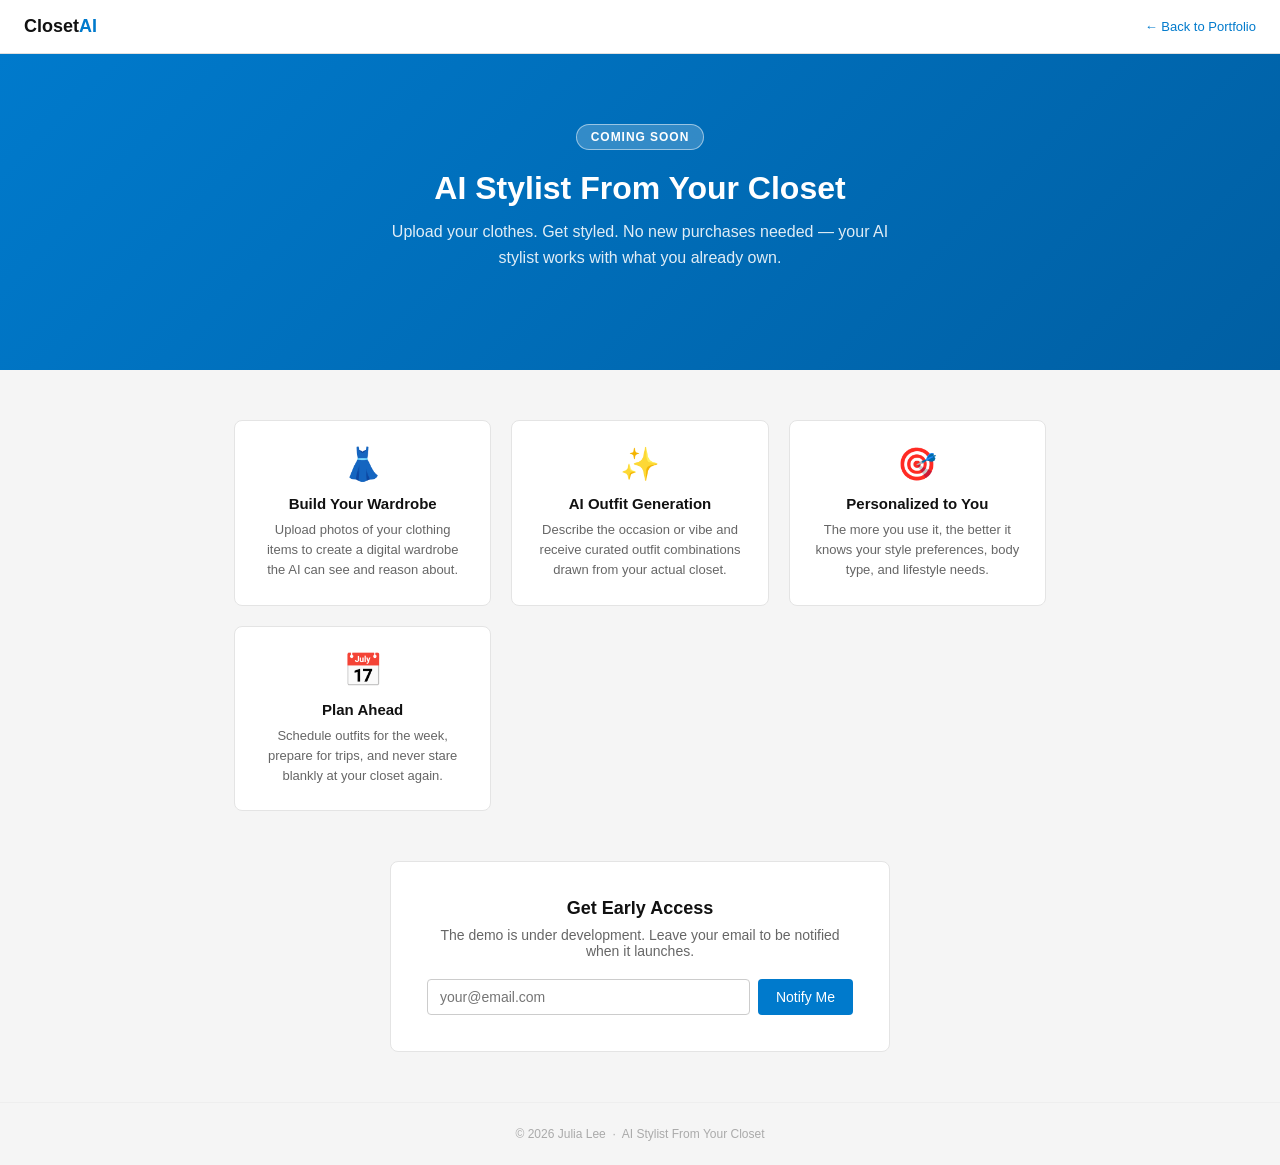
==== app/index.html @ a8197fe5 "Add AI Stylist featured card with demo app shell" ====
<!DOCTYPE html>
<html lang="en">
<head>
  <meta charset="UTF-8" />
  <meta name="viewport" content="width=device-width, initial-scale=1.0" />
  <title>AI Stylist From Your Closet</title>
  <style>
    * { margin: 0; padding: 0; box-sizing: border-box; }

    body {
      font-family: "Helvetica Neue", Helvetica, Arial, sans-serif;
      background: #f5f5f5;
      color: #333;
      min-height: 100vh;
    }

    header {
      background: #fff;
      border-bottom: 1px solid #e0e0e0;
      padding: 16px 24px;
      display: flex;
      align-items: center;
      justify-content: space-between;
    }

    header .logo {
      font-size: 18px;
      font-weight: 600;
      color: #111;
    }

    header .logo span {
      color: #007acc;
    }

    header a {
      font-size: 13px;
      color: #007acc;
      text-decoration: none;
    }

    header a:hover { text-decoration: underline; }

    .hero {
      background: linear-gradient(135deg, #007acc 0%, #005fa3 100%);
      color: #fff;
      text-align: center;
      padding: 70px 24px;
    }

    .hero h1 {
      font-size: 32px;
      font-weight: 700;
      margin-bottom: 12px;
    }

    .hero p {
      font-size: 16px;
      opacity: 0.88;
      max-width: 520px;
      margin: 0 auto 30px;
      line-height: 1.6;
    }

    .coming-soon-badge {
      display: inline-block;
      background: rgba(255,255,255,0.2);
      border: 1px solid rgba(255,255,255,0.5);
      color: #fff;
      font-size: 12px;
      font-weight: 600;
      letter-spacing: 0.08em;
      text-transform: uppercase;
      padding: 5px 14px;
      border-radius: 20px;
      margin-bottom: 20px;
    }

    .main {
      max-width: 860px;
      margin: 50px auto;
      padding: 0 24px;
    }

    .features {
      display: grid;
      grid-template-columns: repeat(auto-fit, minmax(240px, 1fr));
      gap: 20px;
      margin-bottom: 50px;
    }

    .feature {
      background: #fff;
      border: 1px solid #e4e4e4;
      border-radius: 8px;
      padding: 24px;
      text-align: center;
    }

    .feature .icon {
      font-size: 32px;
      margin-bottom: 12px;
    }

    .feature h3 {
      font-size: 15px;
      font-weight: 600;
      margin-bottom: 8px;
      color: #111;
    }

    .feature p {
      font-size: 13px;
      color: #666;
      line-height: 1.55;
    }

    .notify-box {
      background: #fff;
      border: 1px solid #e4e4e4;
      border-radius: 8px;
      padding: 36px;
      text-align: center;
      max-width: 500px;
      margin: 0 auto 50px;
    }

    .notify-box h2 {
      font-size: 18px;
      font-weight: 600;
      margin-bottom: 8px;
      color: #111;
    }

    .notify-box p {
      font-size: 14px;
      color: #666;
      margin-bottom: 20px;
    }

    .notify-box .input-row {
      display: flex;
      gap: 8px;
    }

    .notify-box input {
      flex: 1;
      padding: 9px 12px;
      border: 1px solid #ccc;
      border-radius: 4px;
      font-size: 14px;
      outline: none;
    }

    .notify-box input:focus {
      border-color: #007acc;
    }

    .notify-box button {
      background: #007acc;
      color: #fff;
      border: none;
      padding: 9px 18px;
      border-radius: 4px;
      font-size: 14px;
      font-weight: 500;
      cursor: pointer;
      transition: background 0.2s;
    }

    .notify-box button:hover {
      background: #005fa3;
    }

    footer {
      text-align: center;
      font-size: 12px;
      color: #aaa;
      padding: 24px;
      border-top: 1px solid #eee;
    }
  </style>
</head>
<body>

<header>
  <div class="logo">Closet<span>AI</span></div>
  <a href="../portfolio.html">← Back to Portfolio</a>
</header>

<div class="hero">
  <div class="coming-soon-badge">Coming Soon</div>
  <h1>AI Stylist From Your Closet</h1>
  <p>Upload your clothes. Get styled. No new purchases needed — your AI stylist works with what you already own.</p>
</div>

<div class="main">

  <div class="features">
    <div class="feature">
      <div class="icon">👗</div>
      <h3>Build Your Wardrobe</h3>
      <p>Upload photos of your clothing items to create a digital wardrobe the AI can see and reason about.</p>
    </div>
    <div class="feature">
      <div class="icon">✨</div>
      <h3>AI Outfit Generation</h3>
      <p>Describe the occasion or vibe and receive curated outfit combinations drawn from your actual closet.</p>
    </div>
    <div class="feature">
      <div class="icon">🎯</div>
      <h3>Personalized to You</h3>
      <p>The more you use it, the better it knows your style preferences, body type, and lifestyle needs.</p>
    </div>
    <div class="feature">
      <div class="icon">📅</div>
      <h3>Plan Ahead</h3>
      <p>Schedule outfits for the week, prepare for trips, and never stare blankly at your closet again.</p>
    </div>
  </div>

  <div class="notify-box">
    <h2>Get Early Access</h2>
    <p>The demo is under development. Leave your email to be notified when it launches.</p>
    <div class="input-row">
      <input type="email" placeholder="your@email.com" />
      <button>Notify Me</button>
    </div>
  </div>

</div>

<footer>
  &copy; 2026 Julia Lee &nbsp;·&nbsp; AI Stylist From Your Closet
</footer>

</body>
</html>
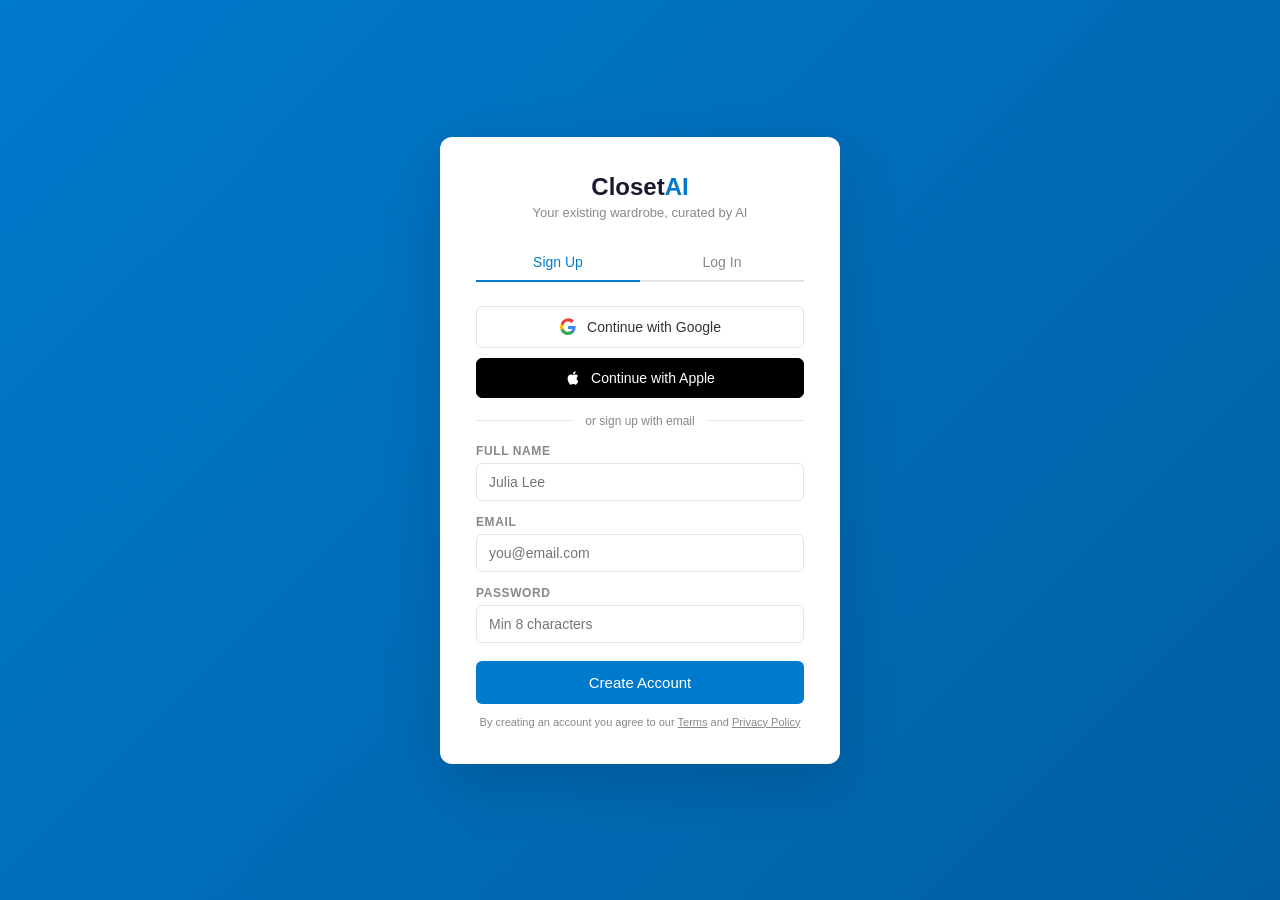
==== commit 913f96be: "Add AI Stylist demo app and product deck" ====
--- a/app/index.html
+++ b/app/index.html
@@ -3,236 +3,1044 @@
 <head>
   <meta charset="UTF-8" />
   <meta name="viewport" content="width=device-width, initial-scale=1.0" />
-  <title>AI Stylist From Your Closet</title>
+  <title>ClosetAI — AI Stylist From Your Closet</title>
   <style>
-    * { margin: 0; padding: 0; box-sizing: border-box; }
-
+    /* ── RESET & BASE ── */
+    *, *::before, *::after { margin: 0; padding: 0; box-sizing: border-box; }
+    :root {
+      --blue: #007acc;
+      --blue-dark: #005fa3;
+      --blue-light: #eaf4fb;
+      --navy: #1a1a2e;
+      --green: #2e7d32;
+      --text: #333;
+      --muted: #888;
+      --border: #e4e4e4;
+      --bg: #f5f5f5;
+      --white: #fff;
+      --radius: 8px;
+    }
     body {
       font-family: "Helvetica Neue", Helvetica, Arial, sans-serif;
-      background: #f5f5f5;
-      color: #333;
+      background: var(--bg);
+      color: var(--text);
       min-height: 100vh;
-    }
-
-    header {
-      background: #fff;
-      border-bottom: 1px solid #e0e0e0;
-      padding: 16px 24px;
+      font-size: 15px;
+    }
+    input, button, select, textarea { font-family: inherit; }
+
+    /* ── SCREENS ── */
+    .screen { display: none; min-height: 100vh; }
+    .screen.active { display: flex; flex-direction: column; }
+
+    /* ── APP HEADER ── */
+    .app-header {
+      background: var(--white);
+      border-bottom: 1px solid var(--border);
+      padding: 0 24px;
+      height: 56px;
       display: flex;
       align-items: center;
       justify-content: space-between;
-    }
-
-    header .logo {
-      font-size: 18px;
-      font-weight: 600;
-      color: #111;
-    }
-
-    header .logo span {
-      color: #007acc;
-    }
-
-    header a {
+      flex-shrink: 0;
+      position: sticky;
+      top: 0;
+      z-index: 50;
+    }
+    .logo { font-size: 18px; font-weight: 700; color: var(--navy); }
+    .logo span { color: var(--blue); }
+    .header-nav { display: flex; align-items: center; gap: 8px; }
+    .nav-btn {
+      background: none;
+      border: none;
+      color: var(--muted);
       font-size: 13px;
-      color: #007acc;
-      text-decoration: none;
-    }
-
-    header a:hover { text-decoration: underline; }
-
-    .hero {
+      cursor: pointer;
+      padding: 6px 10px;
+      border-radius: 4px;
+      transition: color 0.2s;
+    }
+    .nav-btn:hover { color: var(--blue); }
+    .nav-btn.active { color: var(--blue); font-weight: 600; }
+
+    /* ── BUTTONS ── */
+    .btn {
+      display: inline-flex; align-items: center; justify-content: center; gap: 8px;
+      padding: 10px 20px; border-radius: 6px; font-size: 14px; font-weight: 500;
+      cursor: pointer; border: none; transition: background 0.2s, transform 0.1s;
+      text-decoration: none; white-space: nowrap;
+    }
+    .btn:active { transform: scale(0.98); }
+    .btn-primary { background: var(--blue); color: var(--white); }
+    .btn-primary:hover { background: var(--blue-dark); }
+    .btn-secondary { background: var(--white); color: var(--blue); border: 1px solid var(--blue); }
+    .btn-secondary:hover { background: var(--blue-light); }
+    .btn-ghost { background: none; color: var(--muted); border: 1px solid var(--border); }
+    .btn-ghost:hover { border-color: var(--muted); color: var(--text); }
+    .btn-lg { padding: 13px 28px; font-size: 15px; }
+    .btn-full { width: 100%; }
+    .btn-oauth {
+      background: var(--white); border: 1px solid var(--border); color: var(--text);
+      padding: 11px 20px; border-radius: 6px; font-size: 14px; font-weight: 500;
+      cursor: pointer; display: flex; align-items: center; justify-content: center;
+      gap: 10px; transition: box-shadow 0.2s;
+    }
+    .btn-oauth:hover { box-shadow: 0 2px 8px rgba(0,0,0,0.1); }
+    .btn-oauth.apple { background: #000; color: #fff; border-color: #000; }
+
+    /* ── FORMS ── */
+    .form-group { margin-bottom: 14px; }
+    .form-group label { display: block; font-size: 12px; font-weight: 600; color: var(--muted); margin-bottom: 5px; text-transform: uppercase; letter-spacing: 0.05em; }
+    .form-group input {
+      width: 100%; padding: 10px 12px; border: 1px solid var(--border);
+      border-radius: 6px; font-size: 14px; outline: none; transition: border-color 0.2s;
+    }
+    .form-group input:focus { border-color: var(--blue); }
+
+    /* ── DIVIDER ── */
+    .divider { display: flex; align-items: center; gap: 12px; margin: 16px 0; color: var(--muted); font-size: 12px; }
+    .divider::before, .divider::after { content: ''; flex: 1; height: 1px; background: var(--border); }
+
+    /* ── CARDS ── */
+    .card {
+      background: var(--white); border: 1px solid var(--border);
+      border-radius: var(--radius); padding: 20px;
+    }
+
+    /* ── TAGS ── */
+    .tag {
+      display: inline-block; background: var(--blue-light); color: var(--blue);
+      font-size: 11px; padding: 2px 8px; border-radius: 3px; font-weight: 500;
+    }
+
+    /* ───────────────────────────────────────────
+       SCREEN 1: AUTH
+    ─────────────────────────────────────────── */
+    #screen-auth {
       background: linear-gradient(135deg, #007acc 0%, #005fa3 100%);
-      color: #fff;
-      text-align: center;
-      padding: 70px 24px;
-    }
-
-    .hero h1 {
-      font-size: 32px;
-      font-weight: 700;
-      margin-bottom: 12px;
-    }
-
-    .hero p {
-      font-size: 16px;
-      opacity: 0.88;
-      max-width: 520px;
-      margin: 0 auto 30px;
-      line-height: 1.6;
-    }
-
-    .coming-soon-badge {
-      display: inline-block;
-      background: rgba(255,255,255,0.2);
-      border: 1px solid rgba(255,255,255,0.5);
-      color: #fff;
-      font-size: 12px;
-      font-weight: 600;
-      letter-spacing: 0.08em;
-      text-transform: uppercase;
-      padding: 5px 14px;
-      border-radius: 20px;
-      margin-bottom: 20px;
-    }
-
-    .main {
-      max-width: 860px;
-      margin: 50px auto;
-      padding: 0 24px;
-    }
-
-    .features {
-      display: grid;
-      grid-template-columns: repeat(auto-fit, minmax(240px, 1fr));
-      gap: 20px;
-      margin-bottom: 50px;
-    }
-
-    .feature {
-      background: #fff;
-      border: 1px solid #e4e4e4;
-      border-radius: 8px;
+      align-items: center;
+      justify-content: center;
       padding: 24px;
-      text-align: center;
-    }
-
-    .feature .icon {
-      font-size: 32px;
-      margin-bottom: 12px;
-    }
-
-    .feature h3 {
-      font-size: 15px;
-      font-weight: 600;
-      margin-bottom: 8px;
-      color: #111;
-    }
-
-    .feature p {
-      font-size: 13px;
-      color: #666;
-      line-height: 1.55;
-    }
-
-    .notify-box {
-      background: #fff;
-      border: 1px solid #e4e4e4;
-      border-radius: 8px;
+    }
+    .auth-box {
+      background: var(--white);
+      border-radius: 12px;
       padding: 36px;
-      text-align: center;
-      max-width: 500px;
-      margin: 0 auto 50px;
-    }
-
-    .notify-box h2 {
-      font-size: 18px;
-      font-weight: 600;
-      margin-bottom: 8px;
-      color: #111;
-    }
-
-    .notify-box p {
-      font-size: 14px;
-      color: #666;
-      margin-bottom: 20px;
-    }
-
-    .notify-box .input-row {
-      display: flex;
-      gap: 8px;
-    }
-
-    .notify-box input {
-      flex: 1;
-      padding: 9px 12px;
-      border: 1px solid #ccc;
-      border-radius: 4px;
-      font-size: 14px;
-      outline: none;
-    }
-
-    .notify-box input:focus {
-      border-color: #007acc;
-    }
-
-    .notify-box button {
-      background: #007acc;
-      color: #fff;
-      border: none;
-      padding: 9px 18px;
-      border-radius: 4px;
-      font-size: 14px;
-      font-weight: 500;
-      cursor: pointer;
-      transition: background 0.2s;
-    }
-
-    .notify-box button:hover {
-      background: #005fa3;
-    }
-
-    footer {
-      text-align: center;
-      font-size: 12px;
-      color: #aaa;
-      padding: 24px;
-      border-top: 1px solid #eee;
+      width: 100%;
+      max-width: 400px;
+      box-shadow: 0 20px 60px rgba(0,0,0,0.15);
+    }
+    .auth-logo { text-align: center; margin-bottom: 24px; }
+    .auth-logo .logo-big { font-size: 24px; font-weight: 700; color: var(--navy); }
+    .auth-logo .logo-big span { color: var(--blue); }
+    .auth-logo p { font-size: 13px; color: var(--muted); margin-top: 4px; }
+    .auth-tabs { display: flex; border-bottom: 2px solid var(--border); margin-bottom: 24px; }
+    .auth-tab {
+      flex: 1; text-align: center; padding: 10px; font-size: 14px; font-weight: 500;
+      cursor: pointer; color: var(--muted); border-bottom: 2px solid transparent;
+      margin-bottom: -2px; transition: color 0.2s;
+    }
+    .auth-tab.active { color: var(--blue); border-bottom-color: var(--blue); }
+
+    /* ───────────────────────────────────────────
+       SCREEN 2: POST-LOGIN BANNER
+    ─────────────────────────────────────────── */
+    #screen-connect { background: var(--white); }
+    .connect-hero {
+      background: linear-gradient(135deg, #007acc 0%, #005fa3 100%);
+      color: white; padding: 60px 24px; text-align: center;
+    }
+    .connect-hero h1 { font-size: 28px; font-weight: 700; margin-bottom: 10px; }
+    .connect-hero p { font-size: 15px; opacity: 0.88; max-width: 480px; margin: 0 auto; line-height: 1.6; }
+    .connect-body { max-width: 600px; margin: 40px auto; padding: 0 24px; }
+    .connect-banner {
+      border: 2px solid var(--blue); border-radius: var(--radius);
+      padding: 24px; background: var(--blue-light); margin-bottom: 28px;
+    }
+    .connect-banner h3 { font-size: 15px; font-weight: 600; color: var(--navy); margin-bottom: 6px; }
+    .connect-banner p { font-size: 13px; color: #555; line-height: 1.55; margin-bottom: 16px; }
+    .connect-banner-btns { display: flex; gap: 10px; flex-wrap: wrap; }
+
+    /* ───────────────────────────────────────────
+       SCREEN 3: BRAND SELECTION
+    ─────────────────────────────────────────── */
+    #screen-brands { background: var(--white); }
+    .setup-header {
+      padding: 32px 24px 20px;
+      max-width: 760px; margin: 0 auto; width: 100%;
+    }
+    .setup-header .step-label { font-size: 12px; color: var(--muted); font-weight: 600; text-transform: uppercase; letter-spacing: 0.06em; margin-bottom: 6px; }
+    .setup-header h1 { font-size: 22px; font-weight: 700; color: var(--navy); margin-bottom: 6px; }
+    .setup-header p { font-size: 14px; color: var(--muted); }
+    .progress-bar { height: 4px; background: var(--border); border-radius: 2px; margin: 16px 0 0; }
+    .progress-bar-fill { height: 100%; background: var(--blue); border-radius: 2px; transition: width 0.3s; }
+    .brand-search-wrap { max-width: 760px; margin: 0 auto; padding: 0 24px 16px; }
+    .brand-search-wrap input {
+      width: 100%; padding: 10px 14px; border: 1px solid var(--border);
+      border-radius: 6px; font-size: 14px; outline: none;
+    }
+    .brand-search-wrap input:focus { border-color: var(--blue); }
+    .brand-group { max-width: 760px; margin: 0 auto; padding: 0 24px 24px; }
+    .brand-group-label { font-size: 11px; font-weight: 600; color: var(--muted); text-transform: uppercase; letter-spacing: 0.06em; margin-bottom: 10px; }
+    .brand-grid { display: flex; flex-wrap: wrap; gap: 10px; margin-bottom: 24px; }
+    .brand-tile {
+      display: flex; align-items: center; gap: 10px;
+      border: 1.5px solid var(--border); border-radius: 8px;
+      padding: 10px 14px; cursor: pointer; transition: all 0.15s;
+      background: var(--white); min-width: 140px;
+    }
+    .brand-tile:hover { border-color: var(--blue); background: var(--blue-light); }
+    .brand-tile.selected { border-color: var(--blue); background: var(--blue-light); }
+    .brand-tile.selected .brand-check { opacity: 1; }
+    .brand-avatar {
+      width: 32px; height: 32px; border-radius: 50%;
+      display: flex; align-items: center; justify-content: center;
+      font-size: 11px; font-weight: 700; color: white; flex-shrink: 0;
+    }
+    .brand-name { font-size: 13px; font-weight: 500; }
+    .brand-check { opacity: 0; color: var(--blue); font-size: 14px; margin-left: auto; transition: opacity 0.15s; }
+    .setup-footer {
+      position: sticky; bottom: 0; background: var(--white);
+      border-top: 1px solid var(--border); padding: 14px 24px;
+      display: flex; align-items: center; justify-content: space-between;
+    }
+    .selected-count { font-size: 13px; color: var(--muted); }
+    .selected-count strong { color: var(--blue); }
+
+    /* ───────────────────────────────────────────
+       SCREEN 4: CONNECTING
+    ─────────────────────────────────────────── */
+    #screen-connecting {
+      align-items: center; justify-content: center;
+      background: var(--white); padding: 40px 24px;
+    }
+    .connecting-box { text-align: center; max-width: 400px; }
+    .connecting-box h2 { font-size: 20px; font-weight: 700; margin-bottom: 8px; color: var(--navy); }
+    .connecting-box p { font-size: 14px; color: var(--muted); margin-bottom: 32px; line-height: 1.6; }
+    .retailer-status-list { text-align: left; width: 100%; margin-bottom: 32px; }
+    .retailer-status {
+      display: flex; align-items: center; gap: 12px;
+      padding: 12px 0; border-bottom: 1px solid var(--border);
+    }
+    .retailer-status:last-child { border-bottom: none; }
+    .retailer-status .brand-avatar { width: 36px; height: 36px; }
+    .retailer-status-text { flex: 1; }
+    .retailer-status-text .name { font-size: 14px; font-weight: 500; }
+    .retailer-status-text .status-line { font-size: 12px; color: var(--muted); }
+    .status-icon { font-size: 18px; }
+    .spinner {
+      width: 20px; height: 20px; border: 2px solid var(--border);
+      border-top-color: var(--blue); border-radius: 50%;
+      animation: spin 0.8s linear infinite;
+    }
+    @keyframes spin { to { transform: rotate(360deg); } }
+
+    /* ───────────────────────────────────────────
+       SCREEN 5: CLOSET
+    ─────────────────────────────────────────── */
+    #screen-closet { background: var(--bg); }
+    .closet-header {
+      background: var(--white); border-bottom: 1px solid var(--border);
+      padding: 20px 24px 0; position: sticky; top: 56px; z-index: 40;
+    }
+    .closet-header-top {
+      display: flex; align-items: center; justify-content: space-between; margin-bottom: 14px;
+    }
+    .closet-header-top h2 { font-size: 18px; font-weight: 700; color: var(--navy); }
+    .closet-header-top .item-count { font-size: 13px; color: var(--muted); }
+    .category-tabs { display: flex; gap: 4px; overflow-x: auto; padding-bottom: 0; }
+    .cat-tab {
+      padding: 8px 14px; font-size: 13px; font-weight: 500; color: var(--muted);
+      border-bottom: 2px solid transparent; cursor: pointer; white-space: nowrap;
+      transition: color 0.15s; background: none; border-top: none; border-left: none; border-right: none;
+    }
+    .cat-tab.active { color: var(--blue); border-bottom-color: var(--blue); }
+    .closet-body { max-width: 900px; margin: 0 auto; padding: 24px; }
+    .closet-grid {
+      display: grid; grid-template-columns: repeat(auto-fill, minmax(150px, 1fr)); gap: 14px;
+    }
+    .closet-item {
+      background: var(--white); border: 1px solid var(--border); border-radius: var(--radius);
+      overflow: hidden; cursor: pointer; transition: box-shadow 0.2s;
+    }
+    .closet-item:hover { box-shadow: 0 4px 16px rgba(0,0,0,0.08); }
+    .item-image {
+      width: 100%; aspect-ratio: 3/4; display: flex; align-items: center;
+      justify-content: center; font-size: 36px; background: #f8f8f8;
+    }
+    .item-info { padding: 10px; }
+    .item-info .item-name { font-size: 12px; font-weight: 600; color: var(--text); margin-bottom: 2px; white-space: nowrap; overflow: hidden; text-overflow: ellipsis; }
+    .item-info .item-brand { font-size: 11px; color: var(--muted); }
+    .item-color-dot { display: inline-block; width: 10px; height: 10px; border-radius: 50%; border: 1px solid rgba(0,0,0,0.1); margin-left: 4px; vertical-align: middle; }
+    .add-item-btn {
+      background: var(--white); border: 2px dashed var(--border); border-radius: var(--radius);
+      display: flex; flex-direction: column; align-items: center; justify-content: center;
+      gap: 6px; cursor: pointer; aspect-ratio: 3/4; color: var(--muted);
+      font-size: 13px; transition: border-color 0.2s;
+    }
+    .add-item-btn:hover { border-color: var(--blue); color: var(--blue); }
+    .add-item-btn .plus { font-size: 24px; }
+    .generate-cta {
+      position: fixed; bottom: 0; left: 0; right: 0;
+      background: var(--white); border-top: 1px solid var(--border);
+      padding: 14px 24px; display: flex; align-items: center; justify-content: space-between; gap: 12px;
+    }
+    .generate-cta p { font-size: 13px; color: var(--muted); }
+    .generate-cta strong { color: var(--text); }
+
+    /* ───────────────────────────────────────────
+       SCREEN 6: OUTFIT GENERATION (CONTEXT)
+    ─────────────────────────────────────────── */
+    #screen-generate { background: var(--bg); }
+    .generate-body { max-width: 560px; margin: 0 auto; padding: 32px 24px 120px; }
+    .generate-body h2 { font-size: 20px; font-weight: 700; color: var(--navy); margin-bottom: 6px; }
+    .generate-body .subtitle { font-size: 14px; color: var(--muted); margin-bottom: 28px; }
+    .context-card { background: var(--white); border: 1px solid var(--border); border-radius: var(--radius); padding: 20px; margin-bottom: 16px; }
+    .context-card h3 { font-size: 13px; font-weight: 600; color: var(--muted); text-transform: uppercase; letter-spacing: 0.06em; margin-bottom: 14px; }
+    .weather-display { display: flex; align-items: center; gap: 16px; }
+    .weather-icon { font-size: 40px; }
+    .weather-info .temp { font-size: 28px; font-weight: 700; color: var(--navy); }
+    .weather-info .condition { font-size: 13px; color: var(--muted); }
+    .weather-info .location { font-size: 12px; color: var(--muted); }
+    .occasion-grid { display: grid; grid-template-columns: repeat(3, 1fr); gap: 8px; }
+    .occasion-tile {
+      border: 1.5px solid var(--border); border-radius: 6px; padding: 12px 8px;
+      text-align: center; cursor: pointer; transition: all 0.15s;
+    }
+    .occasion-tile:hover { border-color: var(--blue); background: var(--blue-light); }
+    .occasion-tile.selected { border-color: var(--blue); background: var(--blue-light); }
+    .occasion-tile .occ-icon { font-size: 22px; margin-bottom: 4px; }
+    .occasion-tile .occ-label { font-size: 12px; font-weight: 500; color: var(--text); }
+    .style-chips { display: flex; flex-wrap: wrap; gap: 8px; }
+    .style-chip {
+      padding: 6px 14px; border-radius: 20px; font-size: 13px; font-weight: 500;
+      border: 1.5px solid var(--border); cursor: pointer; transition: all 0.15s; background: var(--white);
+    }
+    .style-chip:hover { border-color: var(--blue); }
+    .style-chip.selected { border-color: var(--blue); background: var(--blue-light); color: var(--blue); }
+    .generate-footer {
+      position: fixed; bottom: 0; left: 0; right: 0;
+      background: var(--white); border-top: 1px solid var(--border);
+      padding: 14px 24px;
+    }
+
+    /* ───────────────────────────────────────────
+       SCREEN 7: LOADING
+    ─────────────────────────────────────────── */
+    #screen-loading {
+      background: var(--white); align-items: center; justify-content: center; flex-direction: column;
+    }
+    .loading-content { text-align: center; }
+    .loading-spinner {
+      width: 56px; height: 56px; border: 4px solid var(--border);
+      border-top-color: var(--blue); border-radius: 50%;
+      animation: spin 1s linear infinite; margin: 0 auto 24px;
+    }
+    .loading-content h2 { font-size: 18px; font-weight: 700; color: var(--navy); margin-bottom: 8px; }
+    .loading-content p { font-size: 14px; color: var(--muted); }
+    .loading-steps { margin-top: 28px; text-align: left; }
+    .loading-step { display: flex; align-items: center; gap: 10px; padding: 8px 0; font-size: 13px; color: var(--muted); }
+    .loading-step.done { color: var(--green); }
+    .loading-step.active { color: var(--blue); font-weight: 500; }
+    .step-dot { width: 8px; height: 8px; border-radius: 50%; background: var(--border); flex-shrink: 0; }
+    .loading-step.done .step-dot { background: var(--green); }
+    .loading-step.active .step-dot { background: var(--blue); }
+
+    /* ───────────────────────────────────────────
+       SCREEN 8: OUTFIT RESULTS
+    ─────────────────────────────────────────── */
+    #screen-outfits { background: var(--bg); }
+    .outfits-header {
+      background: var(--white); border-bottom: 1px solid var(--border);
+      padding: 16px 24px; display: flex; align-items: center; justify-content: space-between;
+    }
+    .outfits-header h2 { font-size: 18px; font-weight: 700; color: var(--navy); }
+    .outfits-header .regen-btn {
+      background: none; border: 1px solid var(--border); color: var(--muted);
+      padding: 6px 12px; border-radius: 5px; font-size: 13px; cursor: pointer; transition: all 0.15s;
+    }
+    .outfits-header .regen-btn:hover { border-color: var(--blue); color: var(--blue); }
+    .outfit-tabs { display: flex; gap: 8px; padding: 16px 24px 0; overflow-x: auto; background: var(--white); border-bottom: 1px solid var(--border); }
+    .outfit-tab {
+      padding: 8px 16px; border-radius: 6px 6px 0 0; font-size: 13px; font-weight: 500;
+      cursor: pointer; color: var(--muted); border: 1px solid transparent;
+      border-bottom: none; white-space: nowrap; background: none; transition: all 0.15s;
+    }
+    .outfit-tab.active { color: var(--blue); border-color: var(--border); border-bottom: 1px solid var(--white); background: var(--white); margin-bottom: -1px; }
+    .outfits-body { max-width: 700px; margin: 0 auto; padding: 24px 24px 100px; }
+    .outfit-panel { display: none; }
+    .outfit-panel.active { display: block; }
+    .outfit-palette-bar { display: flex; gap: 0; border-radius: 8px; overflow: hidden; margin-bottom: 20px; height: 48px; }
+    .palette-swatch { flex: 1; }
+    .palette-info { display: flex; align-items: center; justify-content: space-between; margin-bottom: 16px; }
+    .palette-name { font-size: 16px; font-weight: 700; color: var(--navy); }
+    .occasion-badge { font-size: 12px; padding: 3px 10px; border-radius: 10px; background: var(--blue-light); color: var(--blue); font-weight: 500; }
+    .styling-note { font-size: 13px; color: #555; line-height: 1.6; padding: 14px; background: var(--white); border-left: 3px solid var(--blue); border-radius: 0 6px 6px 0; margin-bottom: 20px; font-style: italic; }
+    .outfit-slots { display: flex; flex-direction: column; gap: 10px; margin-bottom: 20px; }
+    .outfit-slot {
+      background: var(--white); border: 1px solid var(--border); border-radius: var(--radius);
+      display: flex; align-items: center; gap: 14px; padding: 12px 14px;
+    }
+    .slot-icon { font-size: 28px; width: 44px; height: 44px; background: var(--bg); border-radius: 8px; display: flex; align-items: center; justify-content: center; flex-shrink: 0; }
+    .slot-info { flex: 1; }
+    .slot-type { font-size: 11px; color: var(--muted); font-weight: 600; text-transform: uppercase; letter-spacing: 0.05em; }
+    .slot-item { font-size: 14px; font-weight: 500; color: var(--text); }
+    .slot-brand { font-size: 12px; color: var(--muted); }
+    .slot-color { width: 16px; height: 16px; border-radius: 50%; border: 1px solid rgba(0,0,0,0.1); flex-shrink: 0; }
+    .slot-suggestion {
+      background: #fff9f0; border: 1px dashed #f0a040; border-radius: var(--radius);
+      display: flex; align-items: center; gap: 14px; padding: 12px 14px;
+    }
+    .slot-suggestion .slot-type { color: #b36000; }
+    .slot-suggestion .slot-item { color: #b36000; }
+    .slot-suggestion .shop-btn {
+      font-size: 12px; padding: 4px 10px; background: #f0a040; color: white;
+      border: none; border-radius: 4px; cursor: pointer; font-weight: 500; white-space: nowrap;
+    }
+    .suggestion-section { margin-top: 20px; }
+    .suggestion-section h3 { font-size: 13px; font-weight: 600; color: var(--muted); text-transform: uppercase; letter-spacing: 0.06em; margin-bottom: 12px; }
+    .suggestion-cards { display: grid; grid-template-columns: repeat(2, 1fr); gap: 12px; }
+    .suggestion-card { background: var(--white); border: 1px solid var(--border); border-radius: var(--radius); padding: 14px; }
+    .suggestion-card .s-image { font-size: 28px; margin-bottom: 8px; }
+    .suggestion-card .s-name { font-size: 13px; font-weight: 600; margin-bottom: 2px; }
+    .suggestion-card .s-brand { font-size: 11px; color: var(--muted); margin-bottom: 6px; }
+    .suggestion-card .s-price { font-size: 13px; font-weight: 700; color: var(--text); margin-bottom: 10px; }
+    .suggestion-card .s-btn { width: 100%; text-align: center; }
+    .wishlist-btn { background: none; border: none; font-size: 20px; cursor: pointer; padding: 4px; }
+
+    /* RESPONSIVE */
+    @media (max-width: 480px) {
+      .auth-box { padding: 24px; }
+      .occasion-grid { grid-template-columns: repeat(2, 1fr); }
+      .suggestion-cards { grid-template-columns: 1fr; }
+      .closet-grid { grid-template-columns: repeat(auto-fill, minmax(130px, 1fr)); }
     }
   </style>
 </head>
 <body>
 
-<header>
-  <div class="logo">Closet<span>AI</span></div>
-  <a href="../portfolio.html">← Back to Portfolio</a>
-</header>
-
-<div class="hero">
-  <div class="coming-soon-badge">Coming Soon</div>
-  <h1>AI Stylist From Your Closet</h1>
-  <p>Upload your clothes. Get styled. No new purchases needed — your AI stylist works with what you already own.</p>
+<!-- ══════════════════════════════════════
+     SCREEN 1: AUTH
+══════════════════════════════════════ -->
+<div id="screen-auth" class="screen active">
+  <div class="auth-box">
+    <div class="auth-logo">
+      <div class="logo-big">Closet<span>AI</span></div>
+      <p>Your existing wardrobe, curated by AI</p>
+    </div>
+
+    <div class="auth-tabs">
+      <div class="auth-tab active" onclick="switchAuthTab('signup')">Sign Up</div>
+      <div class="auth-tab" onclick="switchAuthTab('login')">Log In</div>
+    </div>
+
+    <div id="form-signup">
+      <button class="btn-oauth btn-full" onclick="demoLogin()">
+        <svg width="18" height="18" viewBox="0 0 18 18"><path fill="#4285F4" d="M16.51 8H8.98v3h4.3c-.18 1-.74 1.48-1.6 2.04v2.01h2.6a7.8 7.8 0 0 0 2.38-5.88c0-.57-.05-.66-.15-1.18z"/><path fill="#34A853" d="M8.98 17c2.16 0 3.97-.72 5.3-1.94l-2.6-2.04a4.8 4.8 0 0 1-7.18-2.54H1.83v2.07A8 8 0 0 0 8.98 17z"/><path fill="#FBBC05" d="M4.5 10.48A4.8 4.8 0 0 1 4.5 7.5V5.43H1.83a8 8 0 0 0 0 7.14L4.5 10.48z"/><path fill="#EA4335" d="M8.98 3.58c1.32 0 2.44.45 3.35 1.35l2.5-2.5A8 8 0 0 0 1.83 5.43L4.5 7.5a4.77 4.77 0 0 1 4.48-3.92z"/></svg>
+        Continue with Google
+      </button>
+      <button class="btn-oauth apple btn-full" style="margin-top:10px" onclick="demoLogin()">
+        <svg width="16" height="16" viewBox="0 0 24 24" fill="white"><path d="M18.71 19.5c-.83 1.24-1.71 2.45-3.05 2.47-1.34.03-1.77-.79-3.29-.79-1.53 0-2 .77-3.27.82-1.31.05-2.3-1.32-3.14-2.53C4.25 17 2.94 12.45 4.7 9.39c.87-1.52 2.43-2.48 4.12-2.51 1.28-.02 2.5.87 3.29.87.78 0 2.26-1.07 3.8-.91.65.03 2.47.26 3.64 1.98-.09.06-2.17 1.28-2.15 3.81.03 3.02 2.65 4.03 2.68 4.04-.03.07-.42 1.44-1.38 2.83M13 3.5c.73-.83 1.94-1.46 2.94-1.5.13 1.17-.34 2.35-1.04 3.19-.69.85-1.83 1.51-2.95 1.42-.15-1.15.41-2.35 1.05-3.11z"/></svg>
+        Continue with Apple
+      </button>
+      <div class="divider">or sign up with email</div>
+      <div class="form-group"><label>Full Name</label><input type="text" placeholder="Julia Lee" /></div>
+      <div class="form-group"><label>Email</label><input type="email" placeholder="you@email.com" /></div>
+      <div class="form-group"><label>Password</label><input type="password" placeholder="Min 8 characters" /></div>
+      <button class="btn btn-primary btn-full btn-lg" style="margin-top:4px" onclick="demoLogin()">Create Account</button>
+      <p style="font-size:11px;color:var(--muted);text-align:center;margin-top:12px">By creating an account you agree to our <u>Terms</u> and <u>Privacy Policy</u></p>
+    </div>
+
+    <div id="form-login" style="display:none">
+      <button class="btn-oauth btn-full" onclick="demoLogin()">
+        <svg width="18" height="18" viewBox="0 0 18 18"><path fill="#4285F4" d="M16.51 8H8.98v3h4.3c-.18 1-.74 1.48-1.6 2.04v2.01h2.6a7.8 7.8 0 0 0 2.38-5.88c0-.57-.05-.66-.15-1.18z"/><path fill="#34A853" d="M8.98 17c2.16 0 3.97-.72 5.3-1.94l-2.6-2.04a4.8 4.8 0 0 1-7.18-2.54H1.83v2.07A8 8 0 0 0 8.98 17z"/><path fill="#FBBC05" d="M4.5 10.48A4.8 4.8 0 0 1 4.5 7.5V5.43H1.83a8 8 0 0 0 0 7.14L4.5 10.48z"/><path fill="#EA4335" d="M8.98 3.58c1.32 0 2.44.45 3.35 1.35l2.5-2.5A8 8 0 0 0 1.83 5.43L4.5 7.5a4.77 4.77 0 0 1 4.48-3.92z"/></svg>
+        Continue with Google
+      </button>
+      <div class="divider">or log in with email</div>
+      <div class="form-group"><label>Email</label><input type="email" placeholder="you@email.com" /></div>
+      <div class="form-group"><label>Password</label><input type="password" placeholder="Password" /></div>
+      <p style="text-align:right;font-size:12px;margin-top:-8px;margin-bottom:14px"><a href="#" style="color:var(--blue)">Forgot password?</a></p>
+      <button class="btn btn-primary btn-full btn-lg" onclick="demoLogin()">Log In</button>
+    </div>
+  </div>
 </div>
 
-<div class="main">
-
-  <div class="features">
-    <div class="feature">
-      <div class="icon">👗</div>
-      <h3>Build Your Wardrobe</h3>
-      <p>Upload photos of your clothing items to create a digital wardrobe the AI can see and reason about.</p>
-    </div>
-    <div class="feature">
-      <div class="icon">✨</div>
-      <h3>AI Outfit Generation</h3>
-      <p>Describe the occasion or vibe and receive curated outfit combinations drawn from your actual closet.</p>
-    </div>
-    <div class="feature">
-      <div class="icon">🎯</div>
-      <h3>Personalized to You</h3>
-      <p>The more you use it, the better it knows your style preferences, body type, and lifestyle needs.</p>
-    </div>
-    <div class="feature">
-      <div class="icon">📅</div>
-      <h3>Plan Ahead</h3>
-      <p>Schedule outfits for the week, prepare for trips, and never stare blankly at your closet again.</p>
-    </div>
-  </div>
-
-  <div class="notify-box">
-    <h2>Get Early Access</h2>
-    <p>The demo is under development. Leave your email to be notified when it launches.</p>
-    <div class="input-row">
-      <input type="email" placeholder="your@email.com" />
-      <button>Notify Me</button>
-    </div>
-  </div>
-
+<!-- ══════════════════════════════════════
+     SCREEN 2: CONNECT SHOPPING ACCOUNT
+══════════════════════════════════════ -->
+<div id="screen-connect" class="screen">
+  <div class="connect-hero">
+    <h1>Welcome to ClosetAI 👋</h1>
+    <p>Let's build your digital wardrobe. First, a quick tip to get the most out of the app.</p>
+  </div>
+  <div class="connect-body">
+    <div class="connect-banner">
+      <h3>💡 Recommended: Connect your shopping account</h3>
+      <p>We recommend connecting the Google or Apple account you normally use when shopping online. This allows us to securely retrieve your purchase history and build your closet automatically — so you don't have to upload each item manually.</p>
+      <div class="connect-banner-btns">
+        <button class="btn btn-primary" onclick="goTo('screen-brands')">Connect Shopping Account</button>
+        <button class="btn btn-ghost" onclick="goTo('screen-brands')">Skip for now</button>
+      </div>
+    </div>
+    <div style="text-align:center;color:var(--muted);font-size:13px;line-height:1.7">
+      <p>🔒 Your credentials are encrypted and used solely to retrieve your purchase history.</p>
+      <p>We never store retailer passwords after retrieval is complete.</p>
+    </div>
+  </div>
 </div>
 
-<footer>
-  &copy; 2026 Julia Lee &nbsp;·&nbsp; AI Stylist From Your Closet
-</footer>
+<!-- ══════════════════════════════════════
+     SCREEN 3: BRAND SELECTION
+══════════════════════════════════════ -->
+<div id="screen-brands" class="screen">
+  <div class="setup-header">
+    <div class="step-label">Step 1 of 2 — Build Your Closet</div>
+    <h1>Which brands do you shop?</h1>
+    <p>Select all the brands you regularly buy from. We'll retrieve your purchase history automatically.</p>
+    <div class="progress-bar"><div class="progress-bar-fill" style="width:50%"></div></div>
+  </div>
+  <div class="brand-search-wrap">
+    <input type="text" id="brand-search" placeholder="🔍  Search brands..." oninput="filterBrands(this.value)" />
+  </div>
+  <div id="brand-list" class="brand-group">
+    <!-- injected by JS -->
+  </div>
+  <div class="setup-footer">
+    <span class="selected-count"><strong id="selected-brand-count">0</strong> brands selected</span>
+    <button class="btn btn-primary" onclick="goConnect()">Connect &amp; Import →</button>
+  </div>
+</div>
+
+<!-- ══════════════════════════════════════
+     SCREEN 4: CONNECTING / LOADING CLOSET
+══════════════════════════════════════ -->
+<div id="screen-connecting" class="screen">
+  <div class="connecting-box">
+    <div style="font-size:48px;margin-bottom:16px">🔄</div>
+    <h2>Building your closet…</h2>
+    <p>We're securely connecting to your retailer accounts and importing your purchase history.</p>
+    <div id="retailer-status-list" class="retailer-status-list"></div>
+    <button id="view-closet-btn" class="btn btn-primary btn-full" style="display:none" onclick="goTo('screen-closet')">View My Closet →</button>
+  </div>
+</div>
+
+<!-- ══════════════════════════════════════
+     SCREEN 5: CLOSET VIEW
+══════════════════════════════════════ -->
+<div id="screen-closet" class="screen">
+  <div class="app-header">
+    <div class="logo">Closet<span>AI</span></div>
+    <div class="header-nav">
+      <button class="nav-btn active" onclick="goTo('screen-closet')">Closet</button>
+      <button class="nav-btn" onclick="goTo('screen-generate')">Outfits</button>
+    </div>
+  </div>
+  <div class="closet-header">
+    <div class="closet-header-top">
+      <h2>My Closet</h2>
+      <span class="item-count" id="closet-count">0 items</span>
+    </div>
+    <div class="category-tabs" id="category-tabs"></div>
+  </div>
+  <div class="closet-body">
+    <div class="closet-grid" id="closet-grid"></div>
+  </div>
+  <div class="generate-cta">
+    <p>Ready to get dressed? <strong>AI Stylist is standing by.</strong></p>
+    <button class="btn btn-primary" onclick="goTo('screen-generate')">✨ Generate Outfits</button>
+  </div>
+</div>
+
+<!-- ══════════════════════════════════════
+     SCREEN 6: GENERATE — CONTEXT INPUTS
+══════════════════════════════════════ -->
+<div id="screen-generate" class="screen">
+  <div class="app-header">
+    <div class="logo">Closet<span>AI</span></div>
+    <div class="header-nav">
+      <button class="nav-btn" onclick="goTo('screen-closet')">Closet</button>
+      <button class="nav-btn active">Outfits</button>
+    </div>
+  </div>
+  <div class="generate-body">
+    <h2>What are you dressing for?</h2>
+    <p class="subtitle">Your AI stylist will use this context to build the perfect looks from your closet.</p>
+
+    <div class="context-card">
+      <h3>Today's Weather</h3>
+      <div class="weather-display">
+        <div class="weather-icon">🌤️</div>
+        <div class="weather-info">
+          <div class="temp">68°F</div>
+          <div class="condition">Partly Cloudy</div>
+          <div class="location">📍 Atlanta, GA</div>
+        </div>
+      </div>
+    </div>
+
+    <div class="context-card">
+      <h3>Occasion</h3>
+      <div class="occasion-grid">
+        <div class="occasion-tile selected" onclick="selectOccasion(this, 'Work')">
+          <div class="occ-icon">💼</div>
+          <div class="occ-label">Work</div>
+        </div>
+        <div class="occasion-tile" onclick="selectOccasion(this, 'Casual')">
+          <div class="occ-icon">😊</div>
+          <div class="occ-label">Casual</div>
+        </div>
+        <div class="occasion-tile" onclick="selectOccasion(this, 'Evening')">
+          <div class="occ-icon">🌙</div>
+          <div class="occ-label">Evening</div>
+        </div>
+        <div class="occasion-tile" onclick="selectOccasion(this, 'Formal')">
+          <div class="occ-icon">✨</div>
+          <div class="occ-label">Formal</div>
+        </div>
+        <div class="occasion-tile" onclick="selectOccasion(this, 'Active')">
+          <div class="occ-icon">🏃</div>
+          <div class="occ-label">Active</div>
+        </div>
+        <div class="occasion-tile" onclick="selectOccasion(this, 'Travel')">
+          <div class="occ-icon">✈️</div>
+          <div class="occ-label">Travel</div>
+        </div>
+      </div>
+    </div>
+
+    <div class="context-card">
+      <h3>Style Vibe (optional)</h3>
+      <div class="style-chips">
+        <div class="style-chip selected" onclick="toggleChip(this)">Classic</div>
+        <div class="style-chip" onclick="toggleChip(this)">Minimalist</div>
+        <div class="style-chip" onclick="toggleChip(this)">Bold</div>
+        <div class="style-chip" onclick="toggleChip(this)">Streetwear</div>
+        <div class="style-chip" onclick="toggleChip(this)">Bohemian</div>
+        <div class="style-chip" onclick="toggleChip(this)">Preppy</div>
+      </div>
+    </div>
+  </div>
+
+  <div class="generate-footer">
+    <button class="btn btn-primary btn-full btn-lg" onclick="startGeneration()">
+      ✨ Style Me Now
+    </button>
+  </div>
+</div>
+
+<!-- ══════════════════════════════════════
+     SCREEN 7: AI LOADING
+══════════════════════════════════════ -->
+<div id="screen-loading" class="screen">
+  <div class="loading-content">
+    <div class="loading-spinner"></div>
+    <h2>Your AI Stylist is working…</h2>
+    <p>Analyzing your closet and building your looks</p>
+    <div class="loading-steps">
+      <div class="loading-step done" id="lstep-1"><div class="step-dot"></div> Reading your closet items</div>
+      <div class="loading-step active" id="lstep-2"><div class="step-dot"></div> Checking today's weather context</div>
+      <div class="loading-step" id="lstep-3"><div class="step-dot"></div> Applying color theory and style rules</div>
+      <div class="loading-step" id="lstep-4"><div class="step-dot"></div> Composing outfit combinations</div>
+      <div class="loading-step" id="lstep-5"><div class="step-dot"></div> Generating color palettes</div>
+    </div>
+  </div>
+</div>
+
+<!-- ══════════════════════════════════════
+     SCREEN 8: OUTFIT RESULTS
+══════════════════════════════════════ -->
+<div id="screen-outfits" class="screen">
+  <div class="app-header">
+    <div class="logo">Closet<span>AI</span></div>
+    <div class="header-nav">
+      <button class="nav-btn" onclick="goTo('screen-closet')">Closet</button>
+      <button class="nav-btn active">Outfits</button>
+    </div>
+  </div>
+  <div class="outfits-header">
+    <h2>Your Outfits ✨</h2>
+    <button class="regen-btn" onclick="startGeneration()">↻ Regenerate</button>
+  </div>
+  <div class="outfit-tabs" id="outfit-tabs"></div>
+  <div class="outfits-body" id="outfits-body"></div>
+</div>
+
+<script>
+// ══════════════════════════════════════
+// DATA
+// ══════════════════════════════════════
+const BRANDS = [
+  { name: 'Zara', color: '#000', category: 'High Street' },
+  { name: 'H&M', color: '#E50010', category: 'High Street' },
+  { name: 'ASOS', color: '#2A6EBB', category: 'High Street' },
+  { name: 'Mango', color: '#B8860B', category: 'High Street' },
+  { name: 'Uniqlo', color: '#E40026', category: 'High Street' },
+  { name: 'Gap', color: '#002664', category: 'High Street' },
+  { name: 'COS', color: '#1A1A1A', category: 'Contemporary' },
+  { name: '& Other Stories', color: '#8B6888', category: 'Contemporary' },
+  { name: 'Madewell', color: '#4A7C59', category: 'Contemporary' },
+  { name: 'J.Crew', color: '#003087', category: 'Contemporary' },
+  { name: 'Club Monaco', color: '#2C2C2C', category: 'Contemporary' },
+  { name: 'Banana Republic', color: '#5C4033', category: 'Contemporary' },
+  { name: 'Reformation', color: '#C13B3B', category: 'Contemporary' },
+  { name: 'Anthropologie', color: '#B07040', category: 'Contemporary' },
+  { name: 'Free People', color: '#7A8C6E', category: 'Contemporary' },
+  { name: 'Nike', color: '#111', category: 'Athleisure' },
+  { name: 'Lululemon', color: '#97233F', category: 'Athleisure' },
+  { name: 'New Balance', color: '#CF4520', category: 'Athleisure' },
+  { name: 'Adidas', color: '#000', category: 'Athleisure' },
+  { name: 'Net-a-Porter', color: '#1A1A1A', category: 'Luxury' },
+  { name: 'Saks Fifth Avenue', color: '#000080', category: 'Luxury' },
+  { name: 'Nordstrom', color: '#001E62', category: 'Luxury' },
+];
+
+const CLOSET_ITEMS = [
+  { id: 1,  name: 'White Button-Down',     brand: 'Zara',         category: 'Tops',        emoji: '👔', color: '#FFFFFF', colorName: 'White' },
+  { id: 2,  name: 'Black Turtleneck',      brand: 'COS',          category: 'Tops',        emoji: '🖤', color: '#1A1A1A', colorName: 'Black' },
+  { id: 3,  name: 'Striped Breton Top',    brand: 'Mango',        category: 'Tops',        emoji: '👕', color: '#F0F0F0', colorName: 'Navy Stripe' },
+  { id: 4,  name: 'White Linen Shirt',     brand: 'Uniqlo',       category: 'Tops',        emoji: '👔', color: '#FAF8F3', colorName: 'Ivory' },
+  { id: 5,  name: 'Cream Knit Sweater',    brand: '& Other Stories', category: 'Tops',     emoji: '🧶', color: '#F5F0E8', colorName: 'Cream' },
+  { id: 6,  name: 'Dark Wash Straight Jeans', brand: 'Zara',      category: 'Bottoms',     emoji: '👖', color: '#1C3A5E', colorName: 'Dark Wash' },
+  { id: 7,  name: 'Black Tailored Trousers', brand: 'COS',        category: 'Bottoms',     emoji: '🩲', color: '#1A1A1A', colorName: 'Black' },
+  { id: 8,  name: 'Camel Midi Skirt',      brand: '& Other Stories', category: 'Bottoms',  emoji: '👗', color: '#C9A96E', colorName: 'Camel' },
+  { id: 9,  name: 'Navy Wide-Leg Pants',   brand: 'Club Monaco',  category: 'Bottoms',     emoji: '👖', color: '#1B3A6B', colorName: 'Navy' },
+  { id: 10, name: 'Black Wrap Dress',      brand: 'Reformation',  category: 'Dresses',     emoji: '👗', color: '#1A1A1A', colorName: 'Black' },
+  { id: 11, name: 'Floral Midi Dress',     brand: 'Anthropologie', category: 'Dresses',    emoji: '🌸', color: '#E8D5C4', colorName: 'Blush Floral' },
+  { id: 12, name: 'Camel Overcoat',        brand: '& Other Stories', category: 'Outerwear', emoji: '🧥', color: '#C9A96E', colorName: 'Camel' },
+  { id: 13, name: 'Black Leather Jacket',  brand: 'Zara',         category: 'Outerwear',   emoji: '🧥', color: '#1A1A1A', colorName: 'Black' },
+  { id: 14, name: 'Navy Blazer',           brand: 'J.Crew',       category: 'Outerwear',   emoji: '🧣', color: '#1B3A6B', colorName: 'Navy' },
+  { id: 15, name: 'White Sneakers',        brand: 'New Balance',  category: 'Shoes',       emoji: '👟', color: '#F5F5F5', colorName: 'White' },
+  { id: 16, name: 'Black Ankle Boots',     brand: 'Zara',         category: 'Shoes',       emoji: '👢', color: '#1A1A1A', colorName: 'Black' },
+  { id: 17, name: 'Nude Block Heels',      brand: 'Mango',        category: 'Shoes',       emoji: '👠', color: '#D4A574', colorName: 'Nude' },
+  { id: 18, name: 'Tan Loafers',           brand: 'J.Crew',       category: 'Shoes',       emoji: '👞', color: '#A0785A', colorName: 'Tan' },
+  { id: 19, name: 'Gold Hoop Earrings',    brand: 'Madewell',     category: 'Accessories', emoji: '💛', color: '#C9A96E', colorName: 'Gold' },
+  { id: 20, name: 'Pearl Drop Earrings',   brand: 'J.Crew',       category: 'Accessories', emoji: '⚪', color: '#F0EDE8', colorName: 'Pearl' },
+  { id: 21, name: 'Layered Gold Necklace', brand: 'Madewell',     category: 'Accessories', emoji: '📿', color: '#C9A96E', colorName: 'Gold' },
+  { id: 22, name: 'Black Leather Belt',    brand: 'Zara',         category: 'Accessories', emoji: '⬛', color: '#1A1A1A', colorName: 'Black' },
+];
+
+const OUTFITS = [
+  {
+    name: 'Monochrome Neutral',
+    occasion: 'Work',
+    palette: ['#F5F0E8', '#C9A96E', '#A0785A', '#8B6914', '#333'],
+    note: 'A warm tonal palette that reads polished and effortless. The camel-on-ivory combination is timeless boardroom dressing — refined without trying too hard.',
+    slots: [
+      { type: 'Top',      itemId: 4,  icon: '👔' },
+      { type: 'Bottom',   itemId: 8,  icon: '👗' },
+      { type: 'Outerwear',itemId: 12, icon: '🧥' },
+      { type: 'Shoes',    itemId: 18, icon: '👞' },
+      { type: 'Earrings', itemId: 19, icon: '💛' },
+    ],
+    suggestions: [
+      { name: 'Camel Cashmere Scarf', brand: 'COS', price: '$85', emoji: '🧣', tag: 'Palette Extension' },
+      { name: 'Structured Tote Bag', brand: 'Mango', price: '$69', emoji: '👜', tag: 'Complete the Look' },
+    ]
+  },
+  {
+    name: 'Classic Navy',
+    occasion: 'Work',
+    palette: ['#1B3A6B', '#FFFFFF', '#F5F5F5', '#C8B89A', '#4A5568'],
+    note: 'Nautical-inspired but grounded. The navy and white combination is universally flattering — the white sneakers keep it modern rather than uptight.',
+    slots: [
+      { type: 'Top',      itemId: 3,  icon: '👕' },
+      { type: 'Bottom',   itemId: 9,  icon: '👖' },
+      { type: 'Outerwear',itemId: 14, icon: '🧣' },
+      { type: 'Shoes',    itemId: 15, icon: '👟' },
+      { type: 'Earrings', itemId: 20, icon: '⚪' },
+    ],
+    suggestions: [
+      { name: 'Navy Crossbody Bag', brand: 'Madewell', price: '$98', emoji: '👜', tag: 'Palette Match' },
+      { name: 'Gold Bangle Set', brand: 'J.Crew', price: '$45', emoji: '💛', tag: 'Accessory Gap' },
+    ]
+  },
+  {
+    name: 'Minimal Black',
+    occasion: 'Evening',
+    palette: ['#1A1A1A', '#2D2D2D', '#C9A96E', '#FFFFFF', '#8B8B8B'],
+    note: 'Head-to-toe black never fails for an evening out. The gold hoops are the only accent needed — they catch the light and elevate the whole look.',
+    slots: [
+      { type: 'Top',       itemId: 2,  icon: '🖤' },
+      { type: 'Bottom',    itemId: 7,  icon: '🩲' },
+      { type: 'Outerwear', itemId: 13, icon: '🧥' },
+      { type: 'Shoes',     itemId: 16, icon: '👢' },
+      { type: 'Earrings',  itemId: 19, icon: '💛' },
+      { type: 'Necklace',  itemId: 21, icon: '📿' },
+    ],
+    suggestions: [
+      { name: 'Black Mini Bag', brand: 'Zara', price: '$49', emoji: '👛', tag: 'Complete the Look' },
+    ]
+  },
+  {
+    name: 'Effortless Chic',
+    occasion: 'Casual',
+    palette: ['#FFFFFF', '#1C3A5E', '#D4A574', '#F5F0E8', '#4A4A4A'],
+    note: 'The classic white-and-denim formula elevated with nude heels and a gold necklace. Simple but considered — looks like you made an effort without trying.',
+    slots: [
+      { type: 'Top',      itemId: 1,  icon: '👔' },
+      { type: 'Bottom',   itemId: 6,  icon: '👖' },
+      { type: 'Shoes',    itemId: 17, icon: '👠' },
+      { type: 'Necklace', itemId: 21, icon: '📿' },
+    ],
+    gap: { type: 'Earrings', suggestion: 'Add earrings to complete the look', icon: '💎' },
+    suggestions: [
+      { name: 'Gold Stud Earrings', brand: 'Madewell', price: '$28', emoji: '💛', tag: 'Closet Gap' },
+      { name: 'White Canvas Tote', brand: 'Madewell', price: '$55', emoji: '🛍️', tag: 'Palette Extension' },
+    ]
+  },
+];
+
+// ══════════════════════════════════════
+// STATE
+// ══════════════════════════════════════
+let selectedBrands = new Set();
+let activeCategory = 'All';
+
+// ══════════════════════════════════════
+// NAVIGATION
+// ══════════════════════════════════════
+function goTo(screenId) {
+  document.querySelectorAll('.screen').forEach(s => s.classList.remove('active'));
+  document.getElementById(screenId).classList.add('active');
+  window.scrollTo(0, 0);
+}
+
+// ══════════════════════════════════════
+// AUTH
+// ══════════════════════════════════════
+function switchAuthTab(tab) {
+  document.querySelectorAll('.auth-tab').forEach((t, i) => {
+    t.classList.toggle('active', (i === 0 && tab === 'signup') || (i === 1 && tab === 'login'));
+  });
+  document.getElementById('form-signup').style.display = tab === 'signup' ? 'block' : 'none';
+  document.getElementById('form-login').style.display  = tab === 'login'  ? 'block' : 'none';
+}
+
+function demoLogin() {
+  goTo('screen-connect');
+}
+
+// ══════════════════════════════════════
+// BRAND SELECTION
+// ══════════════════════════════════════
+function renderBrands(filter = '') {
+  const categories = [...new Set(BRANDS.map(b => b.category))];
+  const container = document.getElementById('brand-list');
+  container.innerHTML = '';
+  categories.forEach(cat => {
+    const matches = BRANDS.filter(b =>
+      b.category === cat && b.name.toLowerCase().includes(filter.toLowerCase())
+    );
+    if (!matches.length) return;
+    const group = document.createElement('div');
+    group.innerHTML = `<div class="brand-group-label">${cat}</div><div class="brand-grid" id="grid-${cat.replace(/\s/g,'')}"></div>`;
+    container.appendChild(group);
+    const grid = group.querySelector('.brand-grid');
+    matches.forEach(brand => {
+      const initials = brand.name.split(' ').map(w => w[0]).join('').slice(0, 2).toUpperCase();
+      const tile = document.createElement('div');
+      tile.className = 'brand-tile' + (selectedBrands.has(brand.name) ? ' selected' : '');
+      tile.innerHTML = `
+        <div class="brand-avatar" style="background:${brand.color}">${initials}</div>
+        <span class="brand-name">${brand.name}</span>
+        <span class="brand-check">✓</span>`;
+      tile.onclick = () => toggleBrand(brand.name, tile);
+      grid.appendChild(tile);
+    });
+  });
+}
+
+function toggleBrand(name, tile) {
+  if (selectedBrands.has(name)) { selectedBrands.delete(name); tile.classList.remove('selected'); }
+  else { selectedBrands.add(name); tile.classList.add('selected'); }
+  document.getElementById('selected-brand-count').textContent = selectedBrands.size;
+}
+
+function filterBrands(val) { renderBrands(val); }
+
+function goConnect() {
+  goTo('screen-connecting');
+  runConnectionAnimation();
+}
+
+// ══════════════════════════════════════
+// CONNECTION ANIMATION
+// ══════════════════════════════════════
+function runConnectionAnimation() {
+  const brands = selectedBrands.size > 0 ? [...selectedBrands].slice(0, 4) : ['Zara', 'J.Crew', 'Madewell'];
+  const list = document.getElementById('retailer-status-list');
+  list.innerHTML = '';
+  const items = [];
+  brands.forEach(name => {
+    const b = BRANDS.find(x => x.name === name) || { name, color: '#007acc' };
+    const initials = b.name.split(' ').map(w => w[0]).join('').slice(0, 2).toUpperCase();
+    const el = document.createElement('div');
+    el.className = 'retailer-status';
+    el.innerHTML = `
+      <div class="brand-avatar" style="background:${b.color};width:36px;height:36px">${initials}</div>
+      <div class="retailer-status-text">
+        <div class="name">${b.name}</div>
+        <div class="status-line" id="status-${name.replace(/\s/g,'')}">Connecting…</div>
+      </div>
+      <div id="icon-${name.replace(/\s/g,'')}" class="status-icon"><div class="spinner"></div></div>`;
+    list.appendChild(el);
+    items.push({ name, el });
+  });
+  items.forEach((item, i) => {
+    setTimeout(() => {
+      const key = item.name.replace(/\s/g, '');
+      document.getElementById(`status-${key}`).textContent = '✓ Connected — 24 items imported';
+      document.getElementById(`icon-${key}`).innerHTML = '<span style="color:#2e7d32;font-size:20px">✓</span>';
+      if (i === items.length - 1) {
+        setTimeout(() => {
+          document.getElementById('view-closet-btn').style.display = 'block';
+          document.querySelector('.connecting-box div:first-child').textContent = '✅';
+          document.querySelector('.connecting-box h2').textContent = 'Closet built!';
+          document.querySelector('.connecting-box p').textContent = `${CLOSET_ITEMS.length} items imported successfully across all categories.`;
+        }, 400);
+      }
+    }, (i + 1) * 1200);
+  });
+}
+
+// ══════════════════════════════════════
+// CLOSET
+// ══════════════════════════════════════
+function renderCloset(category = 'All') {
+  activeCategory = category;
+  const categories = ['All', ...new Set(CLOSET_ITEMS.map(i => i.category))];
+  const tabsEl = document.getElementById('category-tabs');
+  tabsEl.innerHTML = '';
+  categories.forEach(cat => {
+    const tab = document.createElement('button');
+    tab.className = 'cat-tab' + (cat === category ? ' active' : '');
+    const count = cat === 'All' ? CLOSET_ITEMS.length : CLOSET_ITEMS.filter(i => i.category === cat).length;
+    tab.textContent = `${cat} (${count})`;
+    tab.onclick = () => renderCloset(cat);
+    tabsEl.appendChild(tab);
+  });
+  const items = category === 'All' ? CLOSET_ITEMS : CLOSET_ITEMS.filter(i => i.category === category);
+  document.getElementById('closet-count').textContent = `${items.length} items`;
+  const grid = document.getElementById('closet-grid');
+  grid.innerHTML = '';
+  items.forEach(item => {
+    const el = document.createElement('div');
+    el.className = 'closet-item';
+    el.innerHTML = `
+      <div class="item-image" style="background:${item.color}22">${item.emoji}</div>
+      <div class="item-info">
+        <div class="item-name">${item.name}</div>
+        <div class="item-brand">${item.brand} <span class="item-color-dot" style="background:${item.color}"></span></div>
+      </div>`;
+    grid.appendChild(el);
+  });
+  const addBtn = document.createElement('div');
+  addBtn.className = 'add-item-btn';
+  addBtn.innerHTML = `<div class="plus">+</div><span>Add Item</span>`;
+  grid.appendChild(addBtn);
+}
+
+// ══════════════════════════════════════
+// OUTFIT GENERATION
+// ══════════════════════════════════════
+function selectOccasion(tile, name) {
+  document.querySelectorAll('.occasion-tile').forEach(t => t.classList.remove('selected'));
+  tile.classList.add('selected');
+}
+
+function toggleChip(chip) {
+  chip.classList.toggle('selected');
+}
+
+function startGeneration() {
+  goTo('screen-loading');
+  const steps = [1, 2, 3, 4, 5];
+  steps.forEach((s, i) => {
+    setTimeout(() => {
+      document.querySelectorAll('.loading-step').forEach((el, j) => {
+        el.classList.remove('active');
+        if (j < i) el.classList.add('done');
+        if (j === i) el.classList.add('active');
+      });
+      if (i === steps.length - 1) {
+        setTimeout(() => { renderOutfits(); goTo('screen-outfits'); }, 600);
+      }
+    }, i * 900);
+  });
+}
+
+// ══════════════════════════════════════
+// OUTFIT RESULTS
+// ══════════════════════════════════════
+function renderOutfits() {
+  const tabsEl = document.getElementById('outfit-tabs');
+  const bodyEl = document.getElementById('outfits-body');
+  tabsEl.innerHTML = '';
+  bodyEl.innerHTML = '';
+  OUTFITS.forEach((outfit, idx) => {
+    const tab = document.createElement('button');
+    tab.className = 'outfit-tab' + (idx === 0 ? ' active' : '');
+    tab.textContent = outfit.name;
+    tab.onclick = () => switchOutfit(idx);
+    tabsEl.appendChild(tab);
+    const panel = document.createElement('div');
+    panel.className = 'outfit-panel' + (idx === 0 ? ' active' : '');
+    panel.id = `outfit-panel-${idx}`;
+    const swatchHtml = outfit.palette.map(c => `<div class="palette-swatch" style="background:${c}"></div>`).join('');
+    const slotsHtml = outfit.slots.map(slot => {
+      const item = CLOSET_ITEMS.find(i => i.id === slot.itemId);
+      return `<div class="outfit-slot">
+        <div class="slot-icon">${item.emoji}</div>
+        <div class="slot-info">
+          <div class="slot-type">${slot.type}</div>
+          <div class="slot-item">${item.name}</div>
+          <div class="slot-brand">${item.brand}</div>
+        </div>
+        <div class="slot-color" style="background:${item.color}"></div>
+      </div>`;
+    }).join('');
+    const gapHtml = outfit.gap ? `
+      <div class="slot-suggestion">
+        <div class="slot-icon">${outfit.gap.icon}</div>
+        <div class="slot-info">
+          <div class="slot-type">${outfit.gap.type} — Closet Gap</div>
+          <div class="slot-item">${outfit.gap.suggestion}</div>
+        </div>
+        <button class="shop-btn">Shop</button>
+      </div>` : '';
+    const suggestionsHtml = outfit.suggestions.map(s => `
+      <div class="suggestion-card">
+        <div class="s-image">${s.emoji}</div>
+        <div class="s-name">${s.name}</div>
+        <div class="s-brand">${s.brand}</div>
+        <div class="s-price">${s.price}</div>
+        <span class="tag" style="margin-bottom:10px;display:block">${s.tag}</span>
+        <button class="btn btn-secondary btn-full s-btn" style="font-size:12px">Shop This Look ↗</button>
+      </div>`).join('');
+    panel.innerHTML = `
+      <div class="outfit-palette-bar">${swatchHtml}</div>
+      <div class="palette-info">
+        <div class="palette-name">${outfit.name}</div>
+        <div class="occasion-badge">${outfit.occasion}</div>
+      </div>
+      <div class="styling-note">${outfit.note}</div>
+      <div class="outfit-slots">${slotsHtml}${gapHtml}</div>
+      ${outfit.suggestions.length ? `<div class="suggestion-section"><h3>You Might Also Love</h3><div class="suggestion-cards">${suggestionsHtml}</div></div>` : ''}`;
+    bodyEl.appendChild(panel);
+  });
+}
+
+function switchOutfit(idx) {
+  document.querySelectorAll('.outfit-tab').forEach((t, i) => t.classList.toggle('active', i === idx));
+  document.querySelectorAll('.outfit-panel').forEach((p, i) => p.classList.toggle('active', i === idx));
+}
+
+// ══════════════════════════════════════
+// INIT
+// ══════════════════════════════════════
+renderBrands();
+renderCloset();
+</script>
 
 </body>
 </html>
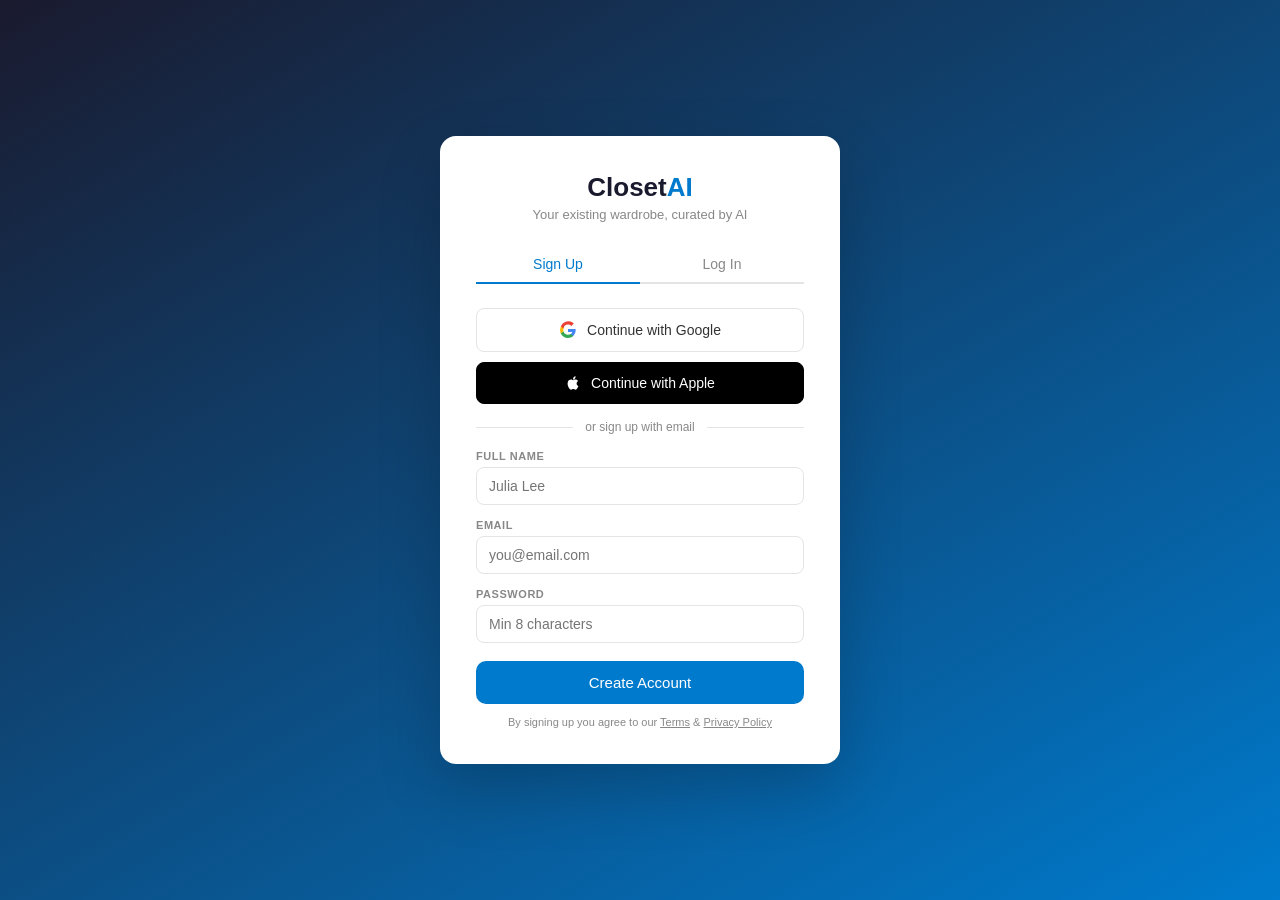
==== commit 4ac43d11: "Rebuild app: real photos, horizontal swipe carousel, flat-lay + avatar outfit view" ====
--- a/app/index.html
+++ b/app/index.html
@@ -5,441 +5,335 @@
   <meta name="viewport" content="width=device-width, initial-scale=1.0" />
   <title>ClosetAI — AI Stylist From Your Closet</title>
   <style>
-    /* ── RESET & BASE ── */
     *, *::before, *::after { margin: 0; padding: 0; box-sizing: border-box; }
     :root {
-      --blue: #007acc;
-      --blue-dark: #005fa3;
-      --blue-light: #eaf4fb;
-      --navy: #1a1a2e;
-      --green: #2e7d32;
-      --text: #333;
-      --muted: #888;
-      --border: #e4e4e4;
-      --bg: #f5f5f5;
-      --white: #fff;
-      --radius: 8px;
-    }
-    body {
-      font-family: "Helvetica Neue", Helvetica, Arial, sans-serif;
-      background: var(--bg);
-      color: var(--text);
-      min-height: 100vh;
-      font-size: 15px;
-    }
-    input, button, select, textarea { font-family: inherit; }
-
-    /* ── SCREENS ── */
-    .screen { display: none; min-height: 100vh; }
-    .screen.active { display: flex; flex-direction: column; }
-
-    /* ── APP HEADER ── */
+      --blue: #007acc; --blue-dark: #005fa3; --blue-light: #eaf4fb;
+      --navy: #1a1a2e; --green: #2e7d32; --text: #333; --muted: #888;
+      --border: #e4e4e4; --bg: #f5f5f5; --white: #fff; --radius: 10px;
+    }
+    body { font-family: "Helvetica Neue", Helvetica, Arial, sans-serif; background: var(--bg); color: var(--text); min-height: 100vh; font-size: 15px; overflow-x: hidden; }
+    input, button, select { font-family: inherit; }
+    .screen { display: none; min-height: 100vh; flex-direction: column; }
+    .screen.active { display: flex; }
+
+    /* APP HEADER */
     .app-header {
-      background: var(--white);
-      border-bottom: 1px solid var(--border);
-      padding: 0 24px;
-      height: 56px;
-      display: flex;
-      align-items: center;
-      justify-content: space-between;
-      flex-shrink: 0;
-      position: sticky;
-      top: 0;
-      z-index: 50;
-    }
-    .logo { font-size: 18px; font-weight: 700; color: var(--navy); }
+      background: var(--white); border-bottom: 1px solid var(--border);
+      padding: 0 20px; height: 52px; display: flex; align-items: center;
+      justify-content: space-between; flex-shrink: 0; position: sticky; top: 0; z-index: 50;
+    }
+    .logo { font-size: 17px; font-weight: 700; color: var(--navy); letter-spacing: -0.3px; }
     .logo span { color: var(--blue); }
-    .header-nav { display: flex; align-items: center; gap: 8px; }
-    .nav-btn {
-      background: none;
-      border: none;
-      color: var(--muted);
-      font-size: 13px;
-      cursor: pointer;
-      padding: 6px 10px;
-      border-radius: 4px;
-      transition: color 0.2s;
-    }
-    .nav-btn:hover { color: var(--blue); }
-    .nav-btn.active { color: var(--blue); font-weight: 600; }
-
-    /* ── BUTTONS ── */
-    .btn {
-      display: inline-flex; align-items: center; justify-content: center; gap: 8px;
-      padding: 10px 20px; border-radius: 6px; font-size: 14px; font-weight: 500;
-      cursor: pointer; border: none; transition: background 0.2s, transform 0.1s;
-      text-decoration: none; white-space: nowrap;
-    }
-    .btn:active { transform: scale(0.98); }
-    .btn-primary { background: var(--blue); color: var(--white); }
+    .header-nav { display: flex; gap: 4px; }
+    .nav-btn { background: none; border: none; color: var(--muted); font-size: 13px; font-weight: 500; cursor: pointer; padding: 6px 10px; border-radius: 6px; transition: all 0.15s; }
+    .nav-btn:hover, .nav-btn.active { color: var(--blue); background: var(--blue-light); }
+
+    /* BUTTONS */
+    .btn { display: inline-flex; align-items: center; justify-content: center; gap: 7px; padding: 10px 20px; border-radius: 8px; font-size: 14px; font-weight: 500; cursor: pointer; border: none; transition: all 0.15s; white-space: nowrap; }
+    .btn-primary { background: var(--blue); color: #fff; }
     .btn-primary:hover { background: var(--blue-dark); }
-    .btn-secondary { background: var(--white); color: var(--blue); border: 1px solid var(--blue); }
+    .btn-secondary { background: var(--white); color: var(--blue); border: 1.5px solid var(--blue); }
     .btn-secondary:hover { background: var(--blue-light); }
     .btn-ghost { background: none; color: var(--muted); border: 1px solid var(--border); }
-    .btn-ghost:hover { border-color: var(--muted); color: var(--text); }
-    .btn-lg { padding: 13px 28px; font-size: 15px; }
+    .btn-lg { padding: 13px 28px; font-size: 15px; border-radius: 10px; }
     .btn-full { width: 100%; }
-    .btn-oauth {
-      background: var(--white); border: 1px solid var(--border); color: var(--text);
-      padding: 11px 20px; border-radius: 6px; font-size: 14px; font-weight: 500;
-      cursor: pointer; display: flex; align-items: center; justify-content: center;
-      gap: 10px; transition: box-shadow 0.2s;
-    }
+    .btn-oauth { background: var(--white); border: 1px solid var(--border); color: var(--text); padding: 12px 20px; border-radius: 8px; font-size: 14px; font-weight: 500; cursor: pointer; display: flex; align-items: center; justify-content: center; gap: 10px; transition: box-shadow 0.2s; width: 100%; }
     .btn-oauth:hover { box-shadow: 0 2px 8px rgba(0,0,0,0.1); }
     .btn-oauth.apple { background: #000; color: #fff; border-color: #000; }
 
-    /* ── FORMS ── */
+    /* FORMS */
     .form-group { margin-bottom: 14px; }
-    .form-group label { display: block; font-size: 12px; font-weight: 600; color: var(--muted); margin-bottom: 5px; text-transform: uppercase; letter-spacing: 0.05em; }
-    .form-group input {
-      width: 100%; padding: 10px 12px; border: 1px solid var(--border);
-      border-radius: 6px; font-size: 14px; outline: none; transition: border-color 0.2s;
-    }
+    .form-group label { display: block; font-size: 11px; font-weight: 600; color: var(--muted); margin-bottom: 5px; text-transform: uppercase; letter-spacing: 0.05em; }
+    .form-group input { width: 100%; padding: 10px 12px; border: 1.5px solid var(--border); border-radius: 8px; font-size: 14px; outline: none; transition: border-color 0.2s; }
     .form-group input:focus { border-color: var(--blue); }
-
-    /* ── DIVIDER ── */
     .divider { display: flex; align-items: center; gap: 12px; margin: 16px 0; color: var(--muted); font-size: 12px; }
     .divider::before, .divider::after { content: ''; flex: 1; height: 1px; background: var(--border); }
-
-    /* ── CARDS ── */
-    .card {
-      background: var(--white); border: 1px solid var(--border);
-      border-radius: var(--radius); padding: 20px;
-    }
-
-    /* ── TAGS ── */
-    .tag {
-      display: inline-block; background: var(--blue-light); color: var(--blue);
-      font-size: 11px; padding: 2px 8px; border-radius: 3px; font-weight: 500;
-    }
-
-    /* ───────────────────────────────────────────
-       SCREEN 1: AUTH
-    ─────────────────────────────────────────── */
-    #screen-auth {
-      background: linear-gradient(135deg, #007acc 0%, #005fa3 100%);
-      align-items: center;
-      justify-content: center;
-      padding: 24px;
-    }
-    .auth-box {
-      background: var(--white);
-      border-radius: 12px;
-      padding: 36px;
-      width: 100%;
-      max-width: 400px;
-      box-shadow: 0 20px 60px rgba(0,0,0,0.15);
-    }
+    .tag { display: inline-block; background: var(--blue-light); color: var(--blue); font-size: 11px; padding: 2px 8px; border-radius: 3px; font-weight: 500; }
+
+    /* ── SCREEN 1: AUTH ── */
+    #screen-auth { background: linear-gradient(150deg, #1a1a2e 0%, #007acc 100%); align-items: center; justify-content: center; padding: 24px; }
+    .auth-box { background: var(--white); border-radius: 16px; padding: 36px; width: 100%; max-width: 400px; box-shadow: 0 24px 64px rgba(0,0,0,0.2); }
     .auth-logo { text-align: center; margin-bottom: 24px; }
-    .auth-logo .logo-big { font-size: 24px; font-weight: 700; color: var(--navy); }
+    .auth-logo .logo-big { font-size: 26px; font-weight: 800; color: var(--navy); }
     .auth-logo .logo-big span { color: var(--blue); }
     .auth-logo p { font-size: 13px; color: var(--muted); margin-top: 4px; }
     .auth-tabs { display: flex; border-bottom: 2px solid var(--border); margin-bottom: 24px; }
-    .auth-tab {
-      flex: 1; text-align: center; padding: 10px; font-size: 14px; font-weight: 500;
-      cursor: pointer; color: var(--muted); border-bottom: 2px solid transparent;
-      margin-bottom: -2px; transition: color 0.2s;
-    }
+    .auth-tab { flex: 1; text-align: center; padding: 10px; font-size: 14px; font-weight: 500; cursor: pointer; color: var(--muted); border-bottom: 2px solid transparent; margin-bottom: -2px; transition: color 0.2s; }
     .auth-tab.active { color: var(--blue); border-bottom-color: var(--blue); }
 
-    /* ───────────────────────────────────────────
-       SCREEN 2: POST-LOGIN BANNER
-    ─────────────────────────────────────────── */
+    /* ── SCREEN 2: CONNECT ── */
     #screen-connect { background: var(--white); }
-    .connect-hero {
-      background: linear-gradient(135deg, #007acc 0%, #005fa3 100%);
-      color: white; padding: 60px 24px; text-align: center;
-    }
-    .connect-hero h1 { font-size: 28px; font-weight: 700; margin-bottom: 10px; }
+    .connect-hero { background: linear-gradient(150deg, #1a1a2e 0%, #007acc 100%); color: white; padding: 60px 24px; text-align: center; }
+    .connect-hero h1 { font-size: 26px; font-weight: 700; margin-bottom: 10px; }
     .connect-hero p { font-size: 15px; opacity: 0.88; max-width: 480px; margin: 0 auto; line-height: 1.6; }
-    .connect-body { max-width: 600px; margin: 40px auto; padding: 0 24px; }
-    .connect-banner {
-      border: 2px solid var(--blue); border-radius: var(--radius);
-      padding: 24px; background: var(--blue-light); margin-bottom: 28px;
-    }
-    .connect-banner h3 { font-size: 15px; font-weight: 600; color: var(--navy); margin-bottom: 6px; }
-    .connect-banner p { font-size: 13px; color: #555; line-height: 1.55; margin-bottom: 16px; }
-    .connect-banner-btns { display: flex; gap: 10px; flex-wrap: wrap; }
-
-    /* ───────────────────────────────────────────
-       SCREEN 3: BRAND SELECTION
-    ─────────────────────────────────────────── */
+    .connect-body { max-width: 580px; margin: 36px auto; padding: 0 24px; }
+    .connect-banner { border: 2px solid var(--blue); border-radius: 12px; padding: 24px; background: var(--blue-light); margin-bottom: 24px; }
+    .connect-banner h3 { font-size: 15px; font-weight: 600; color: var(--navy); margin-bottom: 8px; }
+    .connect-banner p { font-size: 13px; color: #555; line-height: 1.6; margin-bottom: 16px; }
+    .connect-btns { display: flex; gap: 10px; flex-wrap: wrap; }
+
+    /* ── SCREEN 3: BRAND SELECTION ── */
     #screen-brands { background: var(--white); }
-    .setup-header {
-      padding: 32px 24px 20px;
-      max-width: 760px; margin: 0 auto; width: 100%;
-    }
-    .setup-header .step-label { font-size: 12px; color: var(--muted); font-weight: 600; text-transform: uppercase; letter-spacing: 0.06em; margin-bottom: 6px; }
+    .setup-header { padding: 28px 20px 16px; max-width: 760px; margin: 0 auto; width: 100%; }
+    .step-label { font-size: 11px; color: var(--blue); font-weight: 700; text-transform: uppercase; letter-spacing: 0.08em; margin-bottom: 6px; }
     .setup-header h1 { font-size: 22px; font-weight: 700; color: var(--navy); margin-bottom: 6px; }
     .setup-header p { font-size: 14px; color: var(--muted); }
-    .progress-bar { height: 4px; background: var(--border); border-radius: 2px; margin: 16px 0 0; }
-    .progress-bar-fill { height: 100%; background: var(--blue); border-radius: 2px; transition: width 0.3s; }
-    .brand-search-wrap { max-width: 760px; margin: 0 auto; padding: 0 24px 16px; }
-    .brand-search-wrap input {
-      width: 100%; padding: 10px 14px; border: 1px solid var(--border);
-      border-radius: 6px; font-size: 14px; outline: none;
-    }
+    .progress-bar { height: 3px; background: var(--border); border-radius: 2px; margin: 14px 0 0; }
+    .progress-fill { height: 100%; background: var(--blue); border-radius: 2px; transition: width 0.3s; }
+    .brand-search-wrap { max-width: 760px; margin: 0 auto; padding: 0 20px 14px; }
+    .brand-search-wrap input { width: 100%; padding: 10px 14px; border: 1.5px solid var(--border); border-radius: 8px; font-size: 14px; outline: none; }
     .brand-search-wrap input:focus { border-color: var(--blue); }
-    .brand-group { max-width: 760px; margin: 0 auto; padding: 0 24px 24px; }
-    .brand-group-label { font-size: 11px; font-weight: 600; color: var(--muted); text-transform: uppercase; letter-spacing: 0.06em; margin-bottom: 10px; }
-    .brand-grid { display: flex; flex-wrap: wrap; gap: 10px; margin-bottom: 24px; }
-    .brand-tile {
-      display: flex; align-items: center; gap: 10px;
-      border: 1.5px solid var(--border); border-radius: 8px;
-      padding: 10px 14px; cursor: pointer; transition: all 0.15s;
-      background: var(--white); min-width: 140px;
-    }
+    .brand-group { max-width: 760px; margin: 0 auto; padding: 0 20px 80px; }
+    .brand-group-label { font-size: 11px; font-weight: 700; color: var(--muted); text-transform: uppercase; letter-spacing: 0.07em; margin-bottom: 10px; margin-top: 20px; }
+    .brand-grid { display: flex; flex-wrap: wrap; gap: 8px; }
+    .brand-tile { display: flex; align-items: center; gap: 9px; border: 1.5px solid var(--border); border-radius: 8px; padding: 9px 13px; cursor: pointer; transition: all 0.15s; background: var(--white); min-width: 130px; }
     .brand-tile:hover { border-color: var(--blue); background: var(--blue-light); }
     .brand-tile.selected { border-color: var(--blue); background: var(--blue-light); }
     .brand-tile.selected .brand-check { opacity: 1; }
-    .brand-avatar {
-      width: 32px; height: 32px; border-radius: 50%;
-      display: flex; align-items: center; justify-content: center;
-      font-size: 11px; font-weight: 700; color: white; flex-shrink: 0;
-    }
-    .brand-name { font-size: 13px; font-weight: 500; }
-    .brand-check { opacity: 0; color: var(--blue); font-size: 14px; margin-left: auto; transition: opacity 0.15s; }
-    .setup-footer {
-      position: sticky; bottom: 0; background: var(--white);
-      border-top: 1px solid var(--border); padding: 14px 24px;
-      display: flex; align-items: center; justify-content: space-between;
-    }
+    .brand-avatar { width: 30px; height: 30px; border-radius: 50%; display: flex; align-items: center; justify-content: center; font-size: 10px; font-weight: 700; color: white; flex-shrink: 0; }
+    .brand-name { font-size: 12px; font-weight: 500; }
+    .brand-check { opacity: 0; color: var(--blue); font-size: 13px; margin-left: auto; }
+    .setup-footer { position: sticky; bottom: 0; background: var(--white); border-top: 1px solid var(--border); padding: 12px 20px; display: flex; align-items: center; justify-content: space-between; }
     .selected-count { font-size: 13px; color: var(--muted); }
     .selected-count strong { color: var(--blue); }
 
-    /* ───────────────────────────────────────────
-       SCREEN 4: CONNECTING
-    ─────────────────────────────────────────── */
-    #screen-connecting {
-      align-items: center; justify-content: center;
-      background: var(--white); padding: 40px 24px;
-    }
-    .connecting-box { text-align: center; max-width: 400px; }
+    /* ── SCREEN 4: CONNECTING ── */
+    #screen-connecting { align-items: center; justify-content: center; background: var(--white); padding: 40px 24px; }
+    .connecting-box { text-align: center; max-width: 380px; width: 100%; }
     .connecting-box h2 { font-size: 20px; font-weight: 700; margin-bottom: 8px; color: var(--navy); }
-    .connecting-box p { font-size: 14px; color: var(--muted); margin-bottom: 32px; line-height: 1.6; }
-    .retailer-status-list { text-align: left; width: 100%; margin-bottom: 32px; }
-    .retailer-status {
-      display: flex; align-items: center; gap: 12px;
-      padding: 12px 0; border-bottom: 1px solid var(--border);
-    }
+    .connecting-box p { font-size: 14px; color: var(--muted); margin-bottom: 28px; line-height: 1.6; }
+    .retailer-status-list { text-align: left; width: 100%; margin-bottom: 28px; }
+    .retailer-status { display: flex; align-items: center; gap: 12px; padding: 12px 0; border-bottom: 1px solid var(--border); }
     .retailer-status:last-child { border-bottom: none; }
-    .retailer-status .brand-avatar { width: 36px; height: 36px; }
     .retailer-status-text { flex: 1; }
-    .retailer-status-text .name { font-size: 14px; font-weight: 500; }
-    .retailer-status-text .status-line { font-size: 12px; color: var(--muted); }
-    .status-icon { font-size: 18px; }
-    .spinner {
-      width: 20px; height: 20px; border: 2px solid var(--border);
-      border-top-color: var(--blue); border-radius: 50%;
-      animation: spin 0.8s linear infinite;
-    }
+    .retailer-status-text .rname { font-size: 14px; font-weight: 500; }
+    .retailer-status-text .rline { font-size: 12px; color: var(--muted); }
+    .spinner { width: 18px; height: 18px; border: 2px solid var(--border); border-top-color: var(--blue); border-radius: 50%; animation: spin 0.8s linear infinite; }
     @keyframes spin { to { transform: rotate(360deg); } }
 
-    /* ───────────────────────────────────────────
-       SCREEN 5: CLOSET
-    ─────────────────────────────────────────── */
+    /* ── SCREEN 5: CLOSET ── */
     #screen-closet { background: var(--bg); }
-    .closet-header {
-      background: var(--white); border-bottom: 1px solid var(--border);
-      padding: 20px 24px 0; position: sticky; top: 56px; z-index: 40;
-    }
-    .closet-header-top {
-      display: flex; align-items: center; justify-content: space-between; margin-bottom: 14px;
-    }
+    .closet-header { background: var(--white); border-bottom: 1px solid var(--border); padding: 16px 20px 0; position: sticky; top: 52px; z-index: 40; }
+    .closet-header-top { display: flex; align-items: center; justify-content: space-between; margin-bottom: 12px; }
     .closet-header-top h2 { font-size: 18px; font-weight: 700; color: var(--navy); }
-    .closet-header-top .item-count { font-size: 13px; color: var(--muted); }
-    .category-tabs { display: flex; gap: 4px; overflow-x: auto; padding-bottom: 0; }
-    .cat-tab {
-      padding: 8px 14px; font-size: 13px; font-weight: 500; color: var(--muted);
-      border-bottom: 2px solid transparent; cursor: pointer; white-space: nowrap;
-      transition: color 0.15s; background: none; border-top: none; border-left: none; border-right: none;
-    }
+    .closet-header-top .item-count { font-size: 12px; color: var(--muted); background: var(--bg); padding: 3px 9px; border-radius: 10px; }
+    .cat-tabs { display: flex; gap: 0; overflow-x: auto; }
+    .cat-tab { padding: 8px 16px; font-size: 13px; font-weight: 500; color: var(--muted); border-bottom: 2px solid transparent; cursor: pointer; white-space: nowrap; background: none; border-top: none; border-left: none; border-right: none; transition: color 0.15s; }
     .cat-tab.active { color: var(--blue); border-bottom-color: var(--blue); }
-    .closet-body { max-width: 900px; margin: 0 auto; padding: 24px; }
-    .closet-grid {
-      display: grid; grid-template-columns: repeat(auto-fill, minmax(150px, 1fr)); gap: 14px;
-    }
-    .closet-item {
-      background: var(--white); border: 1px solid var(--border); border-radius: var(--radius);
-      overflow: hidden; cursor: pointer; transition: box-shadow 0.2s;
-    }
-    .closet-item:hover { box-shadow: 0 4px 16px rgba(0,0,0,0.08); }
-    .item-image {
-      width: 100%; aspect-ratio: 3/4; display: flex; align-items: center;
-      justify-content: center; font-size: 36px; background: #f8f8f8;
-    }
-    .item-info { padding: 10px; }
-    .item-info .item-name { font-size: 12px; font-weight: 600; color: var(--text); margin-bottom: 2px; white-space: nowrap; overflow: hidden; text-overflow: ellipsis; }
-    .item-info .item-brand { font-size: 11px; color: var(--muted); }
-    .item-color-dot { display: inline-block; width: 10px; height: 10px; border-radius: 50%; border: 1px solid rgba(0,0,0,0.1); margin-left: 4px; vertical-align: middle; }
-    .add-item-btn {
-      background: var(--white); border: 2px dashed var(--border); border-radius: var(--radius);
-      display: flex; flex-direction: column; align-items: center; justify-content: center;
-      gap: 6px; cursor: pointer; aspect-ratio: 3/4; color: var(--muted);
-      font-size: 13px; transition: border-color 0.2s;
-    }
-    .add-item-btn:hover { border-color: var(--blue); color: var(--blue); }
-    .add-item-btn .plus { font-size: 24px; }
-    .generate-cta {
-      position: fixed; bottom: 0; left: 0; right: 0;
-      background: var(--white); border-top: 1px solid var(--border);
-      padding: 14px 24px; display: flex; align-items: center; justify-content: space-between; gap: 12px;
-    }
+    .closet-body { padding: 16px 16px 100px; }
+    .closet-grid { display: grid; grid-template-columns: repeat(auto-fill, minmax(140px, 1fr)); gap: 12px; }
+    .closet-item { background: var(--white); border: 1px solid var(--border); border-radius: 10px; overflow: hidden; cursor: pointer; transition: all 0.2s; }
+    .closet-item:hover { box-shadow: 0 4px 16px rgba(0,0,0,0.1); transform: translateY(-2px); }
+    .item-photo { width: 100%; aspect-ratio: 3/4; object-fit: cover; display: block; }
+    .item-photo-fallback { width: 100%; aspect-ratio: 3/4; display: flex; align-items: center; justify-content: center; font-size: 40px; }
+    .item-info { padding: 9px 10px; }
+    .item-name { font-size: 12px; font-weight: 600; white-space: nowrap; overflow: hidden; text-overflow: ellipsis; margin-bottom: 2px; }
+    .item-brand { font-size: 11px; color: var(--muted); display: flex; align-items: center; gap: 4px; }
+    .color-dot { width: 9px; height: 9px; border-radius: 50%; border: 1px solid rgba(0,0,0,0.1); flex-shrink: 0; }
+    .add-tile { background: var(--white); border: 2px dashed var(--border); border-radius: 10px; display: flex; flex-direction: column; align-items: center; justify-content: center; gap: 6px; cursor: pointer; aspect-ratio: 3/4; color: var(--muted); font-size: 12px; transition: border-color 0.2s; }
+    .add-tile:hover { border-color: var(--blue); color: var(--blue); }
+    .add-tile .plus { font-size: 22px; }
+    .generate-cta { position: fixed; bottom: 0; left: 0; right: 0; background: var(--white); border-top: 1px solid var(--border); padding: 12px 20px; display: flex; align-items: center; justify-content: space-between; gap: 12px; }
     .generate-cta p { font-size: 13px; color: var(--muted); }
     .generate-cta strong { color: var(--text); }
 
-    /* ───────────────────────────────────────────
-       SCREEN 6: OUTFIT GENERATION (CONTEXT)
-    ─────────────────────────────────────────── */
+    /* ── SCREEN 6: GENERATE ── */
     #screen-generate { background: var(--bg); }
-    .generate-body { max-width: 560px; margin: 0 auto; padding: 32px 24px 120px; }
-    .generate-body h2 { font-size: 20px; font-weight: 700; color: var(--navy); margin-bottom: 6px; }
-    .generate-body .subtitle { font-size: 14px; color: var(--muted); margin-bottom: 28px; }
-    .context-card { background: var(--white); border: 1px solid var(--border); border-radius: var(--radius); padding: 20px; margin-bottom: 16px; }
-    .context-card h3 { font-size: 13px; font-weight: 600; color: var(--muted); text-transform: uppercase; letter-spacing: 0.06em; margin-bottom: 14px; }
-    .weather-display { display: flex; align-items: center; gap: 16px; }
-    .weather-icon { font-size: 40px; }
-    .weather-info .temp { font-size: 28px; font-weight: 700; color: var(--navy); }
-    .weather-info .condition { font-size: 13px; color: var(--muted); }
-    .weather-info .location { font-size: 12px; color: var(--muted); }
+    .generate-body { max-width: 540px; margin: 0 auto; padding: 28px 20px 100px; }
+    .generate-body h2 { font-size: 20px; font-weight: 700; color: var(--navy); margin-bottom: 5px; }
+    .subtitle { font-size: 14px; color: var(--muted); margin-bottom: 24px; }
+    .ctx-card { background: var(--white); border: 1px solid var(--border); border-radius: 12px; padding: 18px; margin-bottom: 14px; }
+    .ctx-card h3 { font-size: 11px; font-weight: 700; color: var(--muted); text-transform: uppercase; letter-spacing: 0.07em; margin-bottom: 14px; }
+    .weather-row { display: flex; align-items: center; gap: 16px; }
+    .weather-icon { font-size: 38px; }
+    .weather-temp { font-size: 28px; font-weight: 700; color: var(--navy); }
+    .weather-sub { font-size: 12px; color: var(--muted); }
     .occasion-grid { display: grid; grid-template-columns: repeat(3, 1fr); gap: 8px; }
-    .occasion-tile {
-      border: 1.5px solid var(--border); border-radius: 6px; padding: 12px 8px;
-      text-align: center; cursor: pointer; transition: all 0.15s;
-    }
-    .occasion-tile:hover { border-color: var(--blue); background: var(--blue-light); }
-    .occasion-tile.selected { border-color: var(--blue); background: var(--blue-light); }
-    .occasion-tile .occ-icon { font-size: 22px; margin-bottom: 4px; }
-    .occasion-tile .occ-label { font-size: 12px; font-weight: 500; color: var(--text); }
+    .occ-tile { border: 1.5px solid var(--border); border-radius: 8px; padding: 12px 6px; text-align: center; cursor: pointer; transition: all 0.15s; }
+    .occ-tile:hover { border-color: var(--blue); background: var(--blue-light); }
+    .occ-tile.selected { border-color: var(--blue); background: var(--blue-light); }
+    .occ-icon { font-size: 22px; margin-bottom: 4px; }
+    .occ-label { font-size: 12px; font-weight: 500; }
     .style-chips { display: flex; flex-wrap: wrap; gap: 8px; }
-    .style-chip {
-      padding: 6px 14px; border-radius: 20px; font-size: 13px; font-weight: 500;
-      border: 1.5px solid var(--border); cursor: pointer; transition: all 0.15s; background: var(--white);
-    }
-    .style-chip:hover { border-color: var(--blue); }
-    .style-chip.selected { border-color: var(--blue); background: var(--blue-light); color: var(--blue); }
-    .generate-footer {
-      position: fixed; bottom: 0; left: 0; right: 0;
-      background: var(--white); border-top: 1px solid var(--border);
-      padding: 14px 24px;
-    }
-
-    /* ───────────────────────────────────────────
-       SCREEN 7: LOADING
-    ─────────────────────────────────────────── */
-    #screen-loading {
-      background: var(--white); align-items: center; justify-content: center; flex-direction: column;
-    }
-    .loading-content { text-align: center; }
-    .loading-spinner {
-      width: 56px; height: 56px; border: 4px solid var(--border);
-      border-top-color: var(--blue); border-radius: 50%;
-      animation: spin 1s linear infinite; margin: 0 auto 24px;
-    }
-    .loading-content h2 { font-size: 18px; font-weight: 700; color: var(--navy); margin-bottom: 8px; }
-    .loading-content p { font-size: 14px; color: var(--muted); }
-    .loading-steps { margin-top: 28px; text-align: left; }
-    .loading-step { display: flex; align-items: center; gap: 10px; padding: 8px 0; font-size: 13px; color: var(--muted); }
-    .loading-step.done { color: var(--green); }
-    .loading-step.active { color: var(--blue); font-weight: 500; }
-    .step-dot { width: 8px; height: 8px; border-radius: 50%; background: var(--border); flex-shrink: 0; }
-    .loading-step.done .step-dot { background: var(--green); }
-    .loading-step.active .step-dot { background: var(--blue); }
-
-    /* ───────────────────────────────────────────
-       SCREEN 8: OUTFIT RESULTS
-    ─────────────────────────────────────────── */
+    .s-chip { padding: 6px 14px; border-radius: 20px; font-size: 13px; font-weight: 500; border: 1.5px solid var(--border); cursor: pointer; transition: all 0.15s; background: var(--white); }
+    .s-chip.selected { border-color: var(--blue); background: var(--blue-light); color: var(--blue); }
+    .gen-footer { position: fixed; bottom: 0; left: 0; right: 0; background: var(--white); border-top: 1px solid var(--border); padding: 12px 20px; }
+
+    /* ── SCREEN 7: LOADING ── */
+    #screen-loading { background: var(--white); align-items: center; justify-content: center; }
+    .loading-box { text-align: center; max-width: 320px; padding: 0 24px; }
+    .big-spinner { width: 56px; height: 56px; border: 4px solid var(--border); border-top-color: var(--blue); border-radius: 50%; animation: spin 1s linear infinite; margin: 0 auto 24px; }
+    .loading-box h2 { font-size: 18px; font-weight: 700; color: var(--navy); margin-bottom: 8px; }
+    .loading-box p { font-size: 14px; color: var(--muted); margin-bottom: 28px; }
+    .load-steps { text-align: left; }
+    .load-step { display: flex; align-items: center; gap: 10px; padding: 7px 0; font-size: 13px; color: var(--border); }
+    .load-step.done { color: var(--green); }
+    .load-step.curr { color: var(--blue); font-weight: 500; }
+    .step-dot { width: 7px; height: 7px; border-radius: 50%; background: currentColor; flex-shrink: 0; }
+
+    /* ── SCREEN 8: OUTFITS (horizontal swipe) ── */
     #screen-outfits { background: var(--bg); }
-    .outfits-header {
+
+    .outfits-topbar {
       background: var(--white); border-bottom: 1px solid var(--border);
-      padding: 16px 24px; display: flex; align-items: center; justify-content: space-between;
-    }
-    .outfits-header h2 { font-size: 18px; font-weight: 700; color: var(--navy); }
-    .outfits-header .regen-btn {
-      background: none; border: 1px solid var(--border); color: var(--muted);
-      padding: 6px 12px; border-radius: 5px; font-size: 13px; cursor: pointer; transition: all 0.15s;
-    }
-    .outfits-header .regen-btn:hover { border-color: var(--blue); color: var(--blue); }
-    .outfit-tabs { display: flex; gap: 8px; padding: 16px 24px 0; overflow-x: auto; background: var(--white); border-bottom: 1px solid var(--border); }
-    .outfit-tab {
-      padding: 8px 16px; border-radius: 6px 6px 0 0; font-size: 13px; font-weight: 500;
-      cursor: pointer; color: var(--muted); border: 1px solid transparent;
-      border-bottom: none; white-space: nowrap; background: none; transition: all 0.15s;
-    }
-    .outfit-tab.active { color: var(--blue); border-color: var(--border); border-bottom: 1px solid var(--white); background: var(--white); margin-bottom: -1px; }
-    .outfits-body { max-width: 700px; margin: 0 auto; padding: 24px 24px 100px; }
-    .outfit-panel { display: none; }
-    .outfit-panel.active { display: block; }
-    .outfit-palette-bar { display: flex; gap: 0; border-radius: 8px; overflow: hidden; margin-bottom: 20px; height: 48px; }
-    .palette-swatch { flex: 1; }
-    .palette-info { display: flex; align-items: center; justify-content: space-between; margin-bottom: 16px; }
-    .palette-name { font-size: 16px; font-weight: 700; color: var(--navy); }
-    .occasion-badge { font-size: 12px; padding: 3px 10px; border-radius: 10px; background: var(--blue-light); color: var(--blue); font-weight: 500; }
-    .styling-note { font-size: 13px; color: #555; line-height: 1.6; padding: 14px; background: var(--white); border-left: 3px solid var(--blue); border-radius: 0 6px 6px 0; margin-bottom: 20px; font-style: italic; }
-    .outfit-slots { display: flex; flex-direction: column; gap: 10px; margin-bottom: 20px; }
-    .outfit-slot {
-      background: var(--white); border: 1px solid var(--border); border-radius: var(--radius);
-      display: flex; align-items: center; gap: 14px; padding: 12px 14px;
-    }
-    .slot-icon { font-size: 28px; width: 44px; height: 44px; background: var(--bg); border-radius: 8px; display: flex; align-items: center; justify-content: center; flex-shrink: 0; }
-    .slot-info { flex: 1; }
-    .slot-type { font-size: 11px; color: var(--muted); font-weight: 600; text-transform: uppercase; letter-spacing: 0.05em; }
-    .slot-item { font-size: 14px; font-weight: 500; color: var(--text); }
-    .slot-brand { font-size: 12px; color: var(--muted); }
-    .slot-color { width: 16px; height: 16px; border-radius: 50%; border: 1px solid rgba(0,0,0,0.1); flex-shrink: 0; }
-    .slot-suggestion {
-      background: #fff9f0; border: 1px dashed #f0a040; border-radius: var(--radius);
-      display: flex; align-items: center; gap: 14px; padding: 12px 14px;
-    }
-    .slot-suggestion .slot-type { color: #b36000; }
-    .slot-suggestion .slot-item { color: #b36000; }
-    .slot-suggestion .shop-btn {
-      font-size: 12px; padding: 4px 10px; background: #f0a040; color: white;
-      border: none; border-radius: 4px; cursor: pointer; font-weight: 500; white-space: nowrap;
-    }
-    .suggestion-section { margin-top: 20px; }
-    .suggestion-section h3 { font-size: 13px; font-weight: 600; color: var(--muted); text-transform: uppercase; letter-spacing: 0.06em; margin-bottom: 12px; }
-    .suggestion-cards { display: grid; grid-template-columns: repeat(2, 1fr); gap: 12px; }
-    .suggestion-card { background: var(--white); border: 1px solid var(--border); border-radius: var(--radius); padding: 14px; }
-    .suggestion-card .s-image { font-size: 28px; margin-bottom: 8px; }
-    .suggestion-card .s-name { font-size: 13px; font-weight: 600; margin-bottom: 2px; }
-    .suggestion-card .s-brand { font-size: 11px; color: var(--muted); margin-bottom: 6px; }
-    .suggestion-card .s-price { font-size: 13px; font-weight: 700; color: var(--text); margin-bottom: 10px; }
-    .suggestion-card .s-btn { width: 100%; text-align: center; }
-    .wishlist-btn { background: none; border: none; font-size: 20px; cursor: pointer; padding: 4px; }
-
-    /* RESPONSIVE */
+      padding: 14px 20px; display: flex; align-items: center; justify-content: space-between; flex-shrink: 0;
+    }
+    .outfits-topbar h2 { font-size: 17px; font-weight: 700; color: var(--navy); }
+    .regen-btn { background: none; border: 1px solid var(--border); color: var(--muted); padding: 6px 12px; border-radius: 6px; font-size: 12px; cursor: pointer; }
+    .regen-btn:hover { border-color: var(--blue); color: var(--blue); }
+
+    /* CAROUSEL */
+    .carousel-wrapper { flex: 1; position: relative; overflow: hidden; }
+    .carousel-track {
+      display: flex;
+      width: 100%;
+      height: 100%;
+      overflow-x: scroll;
+      scroll-snap-type: x mandatory;
+      -webkit-overflow-scrolling: touch;
+      scrollbar-width: none;
+    }
+    .carousel-track::-webkit-scrollbar { display: none; }
+    .outfit-slide {
+      flex-shrink: 0;
+      width: 100%;
+      height: 100%;
+      scroll-snap-align: start;
+      overflow-y: auto;
+      padding-bottom: 80px;
+    }
+
+    /* Outfit slide content */
+    .outfit-view-toggle {
+      display: flex; gap: 0; border-bottom: 1px solid var(--border);
+      background: var(--white); position: sticky; top: 0; z-index: 30;
+    }
+    .view-tab {
+      flex: 1; padding: 11px; text-align: center; font-size: 13px; font-weight: 500;
+      color: var(--muted); cursor: pointer; border-bottom: 2px solid transparent;
+      background: none; border-top: none; border-left: none; border-right: none; transition: all 0.15s;
+    }
+    .view-tab.active { color: var(--blue); border-bottom-color: var(--blue); }
+
+    /* FLAT LAY VIEW */
+    .flatlay-view, .avatar-view { display: none; }
+    .flatlay-view.active, .avatar-view.active { display: block; }
+
+    .flatlay-img-wrap {
+      position: relative; width: 100%; background: #f8f6f3;
+    }
+    .flatlay-img-wrap img { width: 100%; max-height: 380px; object-fit: cover; display: block; }
+    .flatlay-caption {
+      position: absolute; bottom: 0; left: 0; right: 0;
+      background: linear-gradient(transparent, rgba(0,0,0,0.55));
+      padding: 32px 16px 16px; color: #fff;
+    }
+    .flatlay-caption h3 { font-size: 18px; font-weight: 700; margin-bottom: 3px; }
+    .flatlay-caption p { font-size: 12px; opacity: 0.85; }
+
+    /* CSS flat-lay composite (for outfits without a photo) */
+    .composite-flatlay {
+      background: #f5f2ed; padding: 24px 16px; display: grid;
+      grid-template-columns: repeat(3, 1fr); gap: 10px; min-height: 280px;
+    }
+    .composite-item {
+      background: var(--white); border-radius: 8px; overflow: hidden;
+      display: flex; flex-direction: column; align-items: center;
+    }
+    .composite-item img { width: 100%; aspect-ratio: 1; object-fit: cover; }
+    .composite-item-fallback { width: 100%; aspect-ratio: 1; display: flex; align-items: center; justify-content: center; font-size: 32px; }
+    .composite-label { font-size: 10px; color: var(--muted); padding: 4px 6px; text-align: center; }
+
+    .outfit-meta-bar { padding: 14px 16px; background: var(--white); border-bottom: 1px solid var(--border); display: flex; align-items: center; justify-content: space-between; }
+    .palette-dots { display: flex; gap: 5px; align-items: center; }
+    .palette-dot { width: 20px; height: 20px; border-radius: 50%; border: 1.5px solid rgba(255,255,255,0.8); box-shadow: 0 1px 4px rgba(0,0,0,0.1); }
+    .outfit-meta-right { text-align: right; }
+    .outfit-meta-right .occ-tag { font-size: 11px; padding: 3px 9px; border-radius: 10px; background: var(--blue-light); color: var(--blue); font-weight: 600; }
+    .palette-name-label { font-size: 11px; color: var(--muted); margin-top: 3px; }
+
+    .styling-note { font-size: 13px; color: #555; line-height: 1.65; padding: 14px 16px; background: var(--white); border-left: 3px solid var(--blue); margin: 12px 16px; border-radius: 0 8px 8px 0; font-style: italic; }
+
+    /* OUTFIT SLOTS */
+    .slots-section { padding: 12px 16px; }
+    .slots-section h4 { font-size: 11px; font-weight: 700; color: var(--muted); text-transform: uppercase; letter-spacing: 0.07em; margin-bottom: 10px; }
+    .slot-row { display: flex; align-items: center; gap: 12px; padding: 10px; background: var(--white); border-radius: 8px; margin-bottom: 8px; border: 1px solid var(--border); }
+    .slot-row img { width: 48px; height: 48px; border-radius: 6px; object-fit: cover; flex-shrink: 0; }
+    .slot-row .slot-emoji { width: 48px; height: 48px; border-radius: 6px; background: var(--bg); display: flex; align-items: center; justify-content: center; font-size: 24px; flex-shrink: 0; }
+    .slot-info-text { flex: 1; }
+    .slot-type-label { font-size: 10px; font-weight: 700; color: var(--muted); text-transform: uppercase; letter-spacing: 0.05em; }
+    .slot-item-name { font-size: 13px; font-weight: 600; }
+    .slot-brand-name { font-size: 11px; color: var(--muted); }
+    .slot-color-swatch { width: 14px; height: 14px; border-radius: 50%; border: 1.5px solid rgba(0,0,0,0.1); flex-shrink: 0; }
+
+    /* GAP slot */
+    .slot-row.gap { background: #fff9f0; border-color: #f0a040; }
+    .slot-row.gap .slot-type-label { color: #b36000; }
+    .slot-row.gap .slot-item-name { color: #b36000; }
+    .gap-shop-btn { font-size: 11px; padding: 4px 10px; background: #f0a040; color: white; border: none; border-radius: 5px; cursor: pointer; font-weight: 600; white-space: nowrap; }
+
+    /* SUGGESTIONS */
+    .suggestions-section { padding: 0 16px 16px; }
+    .suggestions-section h4 { font-size: 11px; font-weight: 700; color: var(--muted); text-transform: uppercase; letter-spacing: 0.07em; margin-bottom: 10px; }
+    .suggestion-row { display: flex; gap: 10px; }
+    .sug-card { flex: 1; background: var(--white); border: 1px solid var(--border); border-radius: 10px; padding: 12px; }
+    .sug-img { width: 100%; aspect-ratio: 1; border-radius: 6px; object-fit: cover; margin-bottom: 8px; }
+    .sug-img-fallback { width: 100%; aspect-ratio: 1; background: var(--bg); border-radius: 6px; display: flex; align-items: center; justify-content: center; font-size: 28px; margin-bottom: 8px; }
+    .sug-name { font-size: 12px; font-weight: 600; margin-bottom: 2px; }
+    .sug-brand { font-size: 11px; color: var(--muted); margin-bottom: 4px; }
+    .sug-price { font-size: 13px; font-weight: 700; margin-bottom: 8px; }
+    .sug-tag { font-size: 10px; display: inline-block; background: var(--blue-light); color: var(--blue); padding: 2px 7px; border-radius: 3px; margin-bottom: 8px; }
+    .sug-btn { width: 100%; padding: 7px; background: var(--blue); color: #fff; border: none; border-radius: 6px; font-size: 12px; font-weight: 500; cursor: pointer; }
+
+    /* AVATAR VIEW */
+    .avatar-view-content { padding: 20px 16px; }
+    .avatar-model-wrap { position: relative; border-radius: 12px; overflow: hidden; margin-bottom: 16px; }
+    .avatar-model-wrap img { width: 100%; height: 340px; object-fit: cover; object-position: top; display: block; }
+    .avatar-overlay { position: absolute; bottom: 0; left: 0; right: 0; background: linear-gradient(transparent, rgba(0,0,0,0.6)); padding: 28px 16px 16px; color: white; }
+    .avatar-overlay h3 { font-size: 17px; font-weight: 700; margin-bottom: 2px; }
+    .avatar-overlay p { font-size: 12px; opacity: 0.85; }
+    .items-strip { display: flex; gap: 8px; overflow-x: auto; padding-bottom: 4px; }
+    .items-strip::-webkit-scrollbar { display: none; }
+    .strip-item { flex-shrink: 0; text-align: center; width: 72px; }
+    .strip-img { width: 72px; height: 72px; border-radius: 8px; object-fit: cover; border: 2px solid var(--border); }
+    .strip-img-fallback { width: 72px; height: 72px; border-radius: 8px; background: var(--bg); border: 2px solid var(--border); display: flex; align-items: center; justify-content: center; font-size: 24px; }
+    .strip-label { font-size: 10px; color: var(--muted); margin-top: 4px; white-space: nowrap; overflow: hidden; text-overflow: ellipsis; }
+
+    /* CAROUSEL DOTS */
+    .carousel-dots {
+      position: fixed; bottom: 16px; left: 0; right: 0;
+      display: flex; justify-content: center; gap: 6px; z-index: 60;
+    }
+    .dot { width: 7px; height: 7px; border-radius: 50%; background: rgba(0,0,0,0.2); transition: all 0.2s; cursor: pointer; }
+    .dot.active { background: var(--blue); width: 20px; border-radius: 4px; }
+
+    /* SWIPE HINT */
+    .swipe-hint { position: fixed; bottom: 34px; right: 16px; font-size: 11px; color: var(--muted); background: var(--white); border: 1px solid var(--border); padding: 4px 10px; border-radius: 10px; z-index: 60; opacity: 1; transition: opacity 0.5s; }
+
     @media (max-width: 480px) {
-      .auth-box { padding: 24px; }
       .occasion-grid { grid-template-columns: repeat(2, 1fr); }
-      .suggestion-cards { grid-template-columns: 1fr; }
-      .closet-grid { grid-template-columns: repeat(auto-fill, minmax(130px, 1fr)); }
+      .composite-flatlay { grid-template-columns: repeat(2, 1fr); }
     }
   </style>
 </head>
 <body>
 
-<!-- ══════════════════════════════════════
-     SCREEN 1: AUTH
-══════════════════════════════════════ -->
+<!-- ═══ SCREEN 1: AUTH ═══ -->
 <div id="screen-auth" class="screen active">
   <div class="auth-box">
     <div class="auth-logo">
       <div class="logo-big">Closet<span>AI</span></div>
       <p>Your existing wardrobe, curated by AI</p>
     </div>
-
     <div class="auth-tabs">
-      <div class="auth-tab active" onclick="switchAuthTab('signup')">Sign Up</div>
-      <div class="auth-tab" onclick="switchAuthTab('login')">Log In</div>
-    </div>
-
+      <div class="auth-tab active" onclick="switchTab('signup')">Sign Up</div>
+      <div class="auth-tab" onclick="switchTab('login')">Log In</div>
+    </div>
     <div id="form-signup">
-      <button class="btn-oauth btn-full" onclick="demoLogin()">
+      <button class="btn-oauth" onclick="demoLogin()" style="margin-bottom:10px">
         <svg width="18" height="18" viewBox="0 0 18 18"><path fill="#4285F4" d="M16.51 8H8.98v3h4.3c-.18 1-.74 1.48-1.6 2.04v2.01h2.6a7.8 7.8 0 0 0 2.38-5.88c0-.57-.05-.66-.15-1.18z"/><path fill="#34A853" d="M8.98 17c2.16 0 3.97-.72 5.3-1.94l-2.6-2.04a4.8 4.8 0 0 1-7.18-2.54H1.83v2.07A8 8 0 0 0 8.98 17z"/><path fill="#FBBC05" d="M4.5 10.48A4.8 4.8 0 0 1 4.5 7.5V5.43H1.83a8 8 0 0 0 0 7.14L4.5 10.48z"/><path fill="#EA4335" d="M8.98 3.58c1.32 0 2.44.45 3.35 1.35l2.5-2.5A8 8 0 0 0 1.83 5.43L4.5 7.5a4.77 4.77 0 0 1 4.48-3.92z"/></svg>
         Continue with Google
       </button>
-      <button class="btn-oauth apple btn-full" style="margin-top:10px" onclick="demoLogin()">
+      <button class="btn-oauth apple" onclick="demoLogin()">
         <svg width="16" height="16" viewBox="0 0 24 24" fill="white"><path d="M18.71 19.5c-.83 1.24-1.71 2.45-3.05 2.47-1.34.03-1.77-.79-3.29-.79-1.53 0-2 .77-3.27.82-1.31.05-2.3-1.32-3.14-2.53C4.25 17 2.94 12.45 4.7 9.39c.87-1.52 2.43-2.48 4.12-2.51 1.28-.02 2.5.87 3.29.87.78 0 2.26-1.07 3.8-.91.65.03 2.47.26 3.64 1.98-.09.06-2.17 1.28-2.15 3.81.03 3.02 2.65 4.03 2.68 4.04-.03.07-.42 1.44-1.38 2.83M13 3.5c.73-.83 1.94-1.46 2.94-1.5.13 1.17-.34 2.35-1.04 3.19-.69.85-1.83 1.51-2.95 1.42-.15-1.15.41-2.35 1.05-3.11z"/></svg>
         Continue with Apple
       </button>
@@ -448,85 +342,71 @@
       <div class="form-group"><label>Email</label><input type="email" placeholder="you@email.com" /></div>
       <div class="form-group"><label>Password</label><input type="password" placeholder="Min 8 characters" /></div>
       <button class="btn btn-primary btn-full btn-lg" style="margin-top:4px" onclick="demoLogin()">Create Account</button>
-      <p style="font-size:11px;color:var(--muted);text-align:center;margin-top:12px">By creating an account you agree to our <u>Terms</u> and <u>Privacy Policy</u></p>
-    </div>
-
+      <p style="font-size:11px;color:var(--muted);text-align:center;margin-top:12px">By signing up you agree to our <u>Terms</u> &amp; <u>Privacy Policy</u></p>
+    </div>
     <div id="form-login" style="display:none">
-      <button class="btn-oauth btn-full" onclick="demoLogin()">
+      <button class="btn-oauth" onclick="demoLogin()" style="margin-bottom:16px">
         <svg width="18" height="18" viewBox="0 0 18 18"><path fill="#4285F4" d="M16.51 8H8.98v3h4.3c-.18 1-.74 1.48-1.6 2.04v2.01h2.6a7.8 7.8 0 0 0 2.38-5.88c0-.57-.05-.66-.15-1.18z"/><path fill="#34A853" d="M8.98 17c2.16 0 3.97-.72 5.3-1.94l-2.6-2.04a4.8 4.8 0 0 1-7.18-2.54H1.83v2.07A8 8 0 0 0 8.98 17z"/><path fill="#FBBC05" d="M4.5 10.48A4.8 4.8 0 0 1 4.5 7.5V5.43H1.83a8 8 0 0 0 0 7.14L4.5 10.48z"/><path fill="#EA4335" d="M8.98 3.58c1.32 0 2.44.45 3.35 1.35l2.5-2.5A8 8 0 0 0 1.83 5.43L4.5 7.5a4.77 4.77 0 0 1 4.48-3.92z"/></svg>
         Continue with Google
       </button>
       <div class="divider">or log in with email</div>
       <div class="form-group"><label>Email</label><input type="email" placeholder="you@email.com" /></div>
       <div class="form-group"><label>Password</label><input type="password" placeholder="Password" /></div>
-      <p style="text-align:right;font-size:12px;margin-top:-8px;margin-bottom:14px"><a href="#" style="color:var(--blue)">Forgot password?</a></p>
+      <p style="text-align:right;font-size:12px;margin:-8px 0 14px"><a href="#" style="color:var(--blue)">Forgot password?</a></p>
       <button class="btn btn-primary btn-full btn-lg" onclick="demoLogin()">Log In</button>
     </div>
   </div>
 </div>
 
-<!-- ══════════════════════════════════════
-     SCREEN 2: CONNECT SHOPPING ACCOUNT
-══════════════════════════════════════ -->
+<!-- ═══ SCREEN 2: CONNECT ═══ -->
 <div id="screen-connect" class="screen">
   <div class="connect-hero">
     <h1>Welcome to ClosetAI 👋</h1>
-    <p>Let's build your digital wardrobe. First, a quick tip to get the most out of the app.</p>
+    <p>Let's build your digital wardrobe. Connect your shopping accounts to import your closet automatically.</p>
   </div>
   <div class="connect-body">
     <div class="connect-banner">
-      <h3>💡 Recommended: Connect your shopping account</h3>
-      <p>We recommend connecting the Google or Apple account you normally use when shopping online. This allows us to securely retrieve your purchase history and build your closet automatically — so you don't have to upload each item manually.</p>
-      <div class="connect-banner-btns">
-        <button class="btn btn-primary" onclick="goTo('screen-brands')">Connect Shopping Account</button>
+      <h3>💡 Connect your shopping account</h3>
+      <p>Connect the Google or Apple account you use when shopping online. We'll securely retrieve your purchase history and build your closet — no manual uploads needed.</p>
+      <div class="connect-btns">
+        <button class="btn btn-primary" onclick="goTo('screen-brands')">Connect Account</button>
         <button class="btn btn-ghost" onclick="goTo('screen-brands')">Skip for now</button>
       </div>
     </div>
-    <div style="text-align:center;color:var(--muted);font-size:13px;line-height:1.7">
-      <p>🔒 Your credentials are encrypted and used solely to retrieve your purchase history.</p>
-      <p>We never store retailer passwords after retrieval is complete.</p>
-    </div>
+    <p style="text-align:center;font-size:12px;color:var(--muted);line-height:1.8">🔒 Credentials encrypted · purchase history only · never stored after retrieval</p>
   </div>
 </div>
 
-<!-- ══════════════════════════════════════
-     SCREEN 3: BRAND SELECTION
-══════════════════════════════════════ -->
+<!-- ═══ SCREEN 3: BRAND SELECTION ═══ -->
 <div id="screen-brands" class="screen">
   <div class="setup-header">
-    <div class="step-label">Step 1 of 2 — Build Your Closet</div>
+    <div class="step-label">Step 1 of 2</div>
     <h1>Which brands do you shop?</h1>
-    <p>Select all the brands you regularly buy from. We'll retrieve your purchase history automatically.</p>
-    <div class="progress-bar"><div class="progress-bar-fill" style="width:50%"></div></div>
+    <p>Select all brands you regularly buy from.</p>
+    <div class="progress-bar"><div class="progress-fill" style="width:50%"></div></div>
   </div>
   <div class="brand-search-wrap">
-    <input type="text" id="brand-search" placeholder="🔍  Search brands..." oninput="filterBrands(this.value)" />
-  </div>
-  <div id="brand-list" class="brand-group">
-    <!-- injected by JS -->
-  </div>
+    <input type="text" placeholder="🔍  Search brands…" oninput="filterBrands(this.value)" />
+  </div>
+  <div id="brand-list" class="brand-group"></div>
   <div class="setup-footer">
-    <span class="selected-count"><strong id="selected-brand-count">0</strong> brands selected</span>
-    <button class="btn btn-primary" onclick="goConnect()">Connect &amp; Import →</button>
+    <span class="selected-count"><strong id="sel-count">0</strong> brands selected</span>
+    <button class="btn btn-primary" onclick="goConnect()">Import My Closet →</button>
   </div>
 </div>
 
-<!-- ══════════════════════════════════════
-     SCREEN 4: CONNECTING / LOADING CLOSET
-══════════════════════════════════════ -->
+<!-- ═══ SCREEN 4: CONNECTING ═══ -->
 <div id="screen-connecting" class="screen">
   <div class="connecting-box">
-    <div style="font-size:48px;margin-bottom:16px">🔄</div>
-    <h2>Building your closet…</h2>
-    <p>We're securely connecting to your retailer accounts and importing your purchase history.</p>
-    <div id="retailer-status-list" class="retailer-status-list"></div>
+    <div style="font-size:48px;margin-bottom:16px" id="connect-emoji">🔄</div>
+    <h2 id="connect-title">Building your closet…</h2>
+    <p id="connect-sub">Securely connecting to retailer accounts and importing your purchase history.</p>
+    <div id="retailer-list" class="retailer-status-list"></div>
     <button id="view-closet-btn" class="btn btn-primary btn-full" style="display:none" onclick="goTo('screen-closet')">View My Closet →</button>
   </div>
 </div>
 
-<!-- ══════════════════════════════════════
-     SCREEN 5: CLOSET VIEW
-══════════════════════════════════════ -->
+<!-- ═══ SCREEN 5: CLOSET ═══ -->
 <div id="screen-closet" class="screen">
   <div class="app-header">
     <div class="logo">Closet<span>AI</span></div>
@@ -540,20 +420,18 @@
       <h2>My Closet</h2>
       <span class="item-count" id="closet-count">0 items</span>
     </div>
-    <div class="category-tabs" id="category-tabs"></div>
+    <div class="cat-tabs" id="cat-tabs"></div>
   </div>
   <div class="closet-body">
     <div class="closet-grid" id="closet-grid"></div>
   </div>
   <div class="generate-cta">
-    <p>Ready to get dressed? <strong>AI Stylist is standing by.</strong></p>
+    <p><strong>22 items</strong> · Ready to style</p>
     <button class="btn btn-primary" onclick="goTo('screen-generate')">✨ Generate Outfits</button>
   </div>
 </div>
 
-<!-- ══════════════════════════════════════
-     SCREEN 6: GENERATE — CONTEXT INPUTS
-══════════════════════════════════════ -->
+<!-- ═══ SCREEN 6: GENERATE ═══ -->
 <div id="screen-generate" class="screen">
   <div class="app-header">
     <div class="logo">Closet<span>AI</span></div>
@@ -564,91 +442,62 @@
   </div>
   <div class="generate-body">
     <h2>What are you dressing for?</h2>
-    <p class="subtitle">Your AI stylist will use this context to build the perfect looks from your closet.</p>
-
-    <div class="context-card">
+    <p class="subtitle">Your AI stylist uses this to build perfectly suited looks.</p>
+    <div class="ctx-card">
       <h3>Today's Weather</h3>
-      <div class="weather-display">
+      <div class="weather-row">
         <div class="weather-icon">🌤️</div>
-        <div class="weather-info">
-          <div class="temp">68°F</div>
-          <div class="condition">Partly Cloudy</div>
-          <div class="location">📍 Atlanta, GA</div>
+        <div>
+          <div class="weather-temp">68°F</div>
+          <div class="weather-sub">Partly Cloudy · Atlanta, GA</div>
         </div>
       </div>
     </div>
-
-    <div class="context-card">
+    <div class="ctx-card">
       <h3>Occasion</h3>
       <div class="occasion-grid">
-        <div class="occasion-tile selected" onclick="selectOccasion(this, 'Work')">
-          <div class="occ-icon">💼</div>
-          <div class="occ-label">Work</div>
-        </div>
-        <div class="occasion-tile" onclick="selectOccasion(this, 'Casual')">
-          <div class="occ-icon">😊</div>
-          <div class="occ-label">Casual</div>
-        </div>
-        <div class="occasion-tile" onclick="selectOccasion(this, 'Evening')">
-          <div class="occ-icon">🌙</div>
-          <div class="occ-label">Evening</div>
-        </div>
-        <div class="occasion-tile" onclick="selectOccasion(this, 'Formal')">
-          <div class="occ-icon">✨</div>
-          <div class="occ-label">Formal</div>
-        </div>
-        <div class="occasion-tile" onclick="selectOccasion(this, 'Active')">
-          <div class="occ-icon">🏃</div>
-          <div class="occ-label">Active</div>
-        </div>
-        <div class="occasion-tile" onclick="selectOccasion(this, 'Travel')">
-          <div class="occ-icon">✈️</div>
-          <div class="occ-label">Travel</div>
-        </div>
+        <div class="occ-tile selected" onclick="selectOcc(this)"><div class="occ-icon">💼</div><div class="occ-label">Work</div></div>
+        <div class="occ-tile" onclick="selectOcc(this)"><div class="occ-icon">😊</div><div class="occ-label">Casual</div></div>
+        <div class="occ-tile" onclick="selectOcc(this)"><div class="occ-icon">🌙</div><div class="occ-label">Evening</div></div>
+        <div class="occ-tile" onclick="selectOcc(this)"><div class="occ-icon">✨</div><div class="occ-label">Formal</div></div>
+        <div class="occ-tile" onclick="selectOcc(this)"><div class="occ-icon">🏃</div><div class="occ-label">Active</div></div>
+        <div class="occ-tile" onclick="selectOcc(this)"><div class="occ-icon">✈️</div><div class="occ-label">Travel</div></div>
       </div>
     </div>
-
-    <div class="context-card">
-      <h3>Style Vibe (optional)</h3>
+    <div class="ctx-card">
+      <h3>Style Vibe</h3>
       <div class="style-chips">
-        <div class="style-chip selected" onclick="toggleChip(this)">Classic</div>
-        <div class="style-chip" onclick="toggleChip(this)">Minimalist</div>
-        <div class="style-chip" onclick="toggleChip(this)">Bold</div>
-        <div class="style-chip" onclick="toggleChip(this)">Streetwear</div>
-        <div class="style-chip" onclick="toggleChip(this)">Bohemian</div>
-        <div class="style-chip" onclick="toggleChip(this)">Preppy</div>
+        <div class="s-chip selected" onclick="this.classList.toggle('selected')">Classic</div>
+        <div class="s-chip" onclick="this.classList.toggle('selected')">Minimalist</div>
+        <div class="s-chip" onclick="this.classList.toggle('selected')">Bold</div>
+        <div class="s-chip" onclick="this.classList.toggle('selected')">Streetwear</div>
+        <div class="s-chip" onclick="this.classList.toggle('selected')">Bohemian</div>
+        <div class="s-chip" onclick="this.classList.toggle('selected')">Preppy</div>
       </div>
     </div>
   </div>
-
-  <div class="generate-footer">
-    <button class="btn btn-primary btn-full btn-lg" onclick="startGeneration()">
-      ✨ Style Me Now
-    </button>
+  <div class="gen-footer">
+    <button class="btn btn-primary btn-full btn-lg" onclick="startGen()">✨ Style Me Now</button>
   </div>
 </div>
 
-<!-- ══════════════════════════════════════
-     SCREEN 7: AI LOADING
-══════════════════════════════════════ -->
+<!-- ═══ SCREEN 7: LOADING ═══ -->
 <div id="screen-loading" class="screen">
-  <div class="loading-content">
-    <div class="loading-spinner"></div>
-    <h2>Your AI Stylist is working…</h2>
-    <p>Analyzing your closet and building your looks</p>
-    <div class="loading-steps">
-      <div class="loading-step done" id="lstep-1"><div class="step-dot"></div> Reading your closet items</div>
-      <div class="loading-step active" id="lstep-2"><div class="step-dot"></div> Checking today's weather context</div>
-      <div class="loading-step" id="lstep-3"><div class="step-dot"></div> Applying color theory and style rules</div>
-      <div class="loading-step" id="lstep-4"><div class="step-dot"></div> Composing outfit combinations</div>
-      <div class="loading-step" id="lstep-5"><div class="step-dot"></div> Generating color palettes</div>
+  <div class="loading-box">
+    <div class="big-spinner"></div>
+    <h2>Styling your wardrobe…</h2>
+    <p>Your AI stylist is composing your perfect looks</p>
+    <div class="load-steps">
+      <div class="load-step done"><div class="step-dot"></div>Reading your 22 closet items</div>
+      <div class="load-step curr" id="ls2"><div class="step-dot"></div>Checking weather &amp; occasion context</div>
+      <div class="load-step" id="ls3"><div class="step-dot"></div>Applying color theory &amp; style rules</div>
+      <div class="load-step" id="ls4"><div class="step-dot"></div>Composing outfit combinations</div>
+      <div class="load-step" id="ls5"><div class="step-dot"></div>Generating color palettes</div>
     </div>
   </div>
 </div>
 
-<!-- ══════════════════════════════════════
-     SCREEN 8: OUTFIT RESULTS
-══════════════════════════════════════ -->
+<!-- ═══ SCREEN 8: OUTFIT RESULTS ═══ -->
 <div id="screen-outfits" class="screen">
   <div class="app-header">
     <div class="logo">Closet<span>AI</span></div>
@@ -657,390 +506,514 @@
       <button class="nav-btn active">Outfits</button>
     </div>
   </div>
-  <div class="outfits-header">
+  <div class="outfits-topbar">
     <h2>Your Outfits ✨</h2>
-    <button class="regen-btn" onclick="startGeneration()">↻ Regenerate</button>
-  </div>
-  <div class="outfit-tabs" id="outfit-tabs"></div>
-  <div class="outfits-body" id="outfits-body"></div>
+    <button class="regen-btn" onclick="startGen()">↻ Regenerate</button>
+  </div>
+  <div class="carousel-wrapper">
+    <div class="carousel-track" id="carousel-track"></div>
+  </div>
+  <div class="carousel-dots" id="carousel-dots"></div>
+  <div class="swipe-hint" id="swipe-hint">← swipe →</div>
 </div>
 
 <script>
-// ══════════════════════════════════════
+// ═══════════════════════════════════════
 // DATA
-// ══════════════════════════════════════
+// ═══════════════════════════════════════
 const BRANDS = [
-  { name: 'Zara', color: '#000', category: 'High Street' },
-  { name: 'H&M', color: '#E50010', category: 'High Street' },
-  { name: 'ASOS', color: '#2A6EBB', category: 'High Street' },
-  { name: 'Mango', color: '#B8860B', category: 'High Street' },
-  { name: 'Uniqlo', color: '#E40026', category: 'High Street' },
-  { name: 'Gap', color: '#002664', category: 'High Street' },
-  { name: 'COS', color: '#1A1A1A', category: 'Contemporary' },
-  { name: '& Other Stories', color: '#8B6888', category: 'Contemporary' },
-  { name: 'Madewell', color: '#4A7C59', category: 'Contemporary' },
-  { name: 'J.Crew', color: '#003087', category: 'Contemporary' },
-  { name: 'Club Monaco', color: '#2C2C2C', category: 'Contemporary' },
-  { name: 'Banana Republic', color: '#5C4033', category: 'Contemporary' },
-  { name: 'Reformation', color: '#C13B3B', category: 'Contemporary' },
-  { name: 'Anthropologie', color: '#B07040', category: 'Contemporary' },
-  { name: 'Free People', color: '#7A8C6E', category: 'Contemporary' },
-  { name: 'Nike', color: '#111', category: 'Athleisure' },
-  { name: 'Lululemon', color: '#97233F', category: 'Athleisure' },
-  { name: 'New Balance', color: '#CF4520', category: 'Athleisure' },
-  { name: 'Adidas', color: '#000', category: 'Athleisure' },
-  { name: 'Net-a-Porter', color: '#1A1A1A', category: 'Luxury' },
-  { name: 'Saks Fifth Avenue', color: '#000080', category: 'Luxury' },
-  { name: 'Nordstrom', color: '#001E62', category: 'Luxury' },
+  { name:'Zara', color:'#1a1a1a', cat:'High Street' },
+  { name:'H&M', color:'#E50010', cat:'High Street' },
+  { name:'ASOS', color:'#2A6EBB', cat:'High Street' },
+  { name:'Mango', color:'#B8860B', cat:'High Street' },
+  { name:'Uniqlo', color:'#E40026', cat:'High Street' },
+  { name:'Gap', color:'#002664', cat:'High Street' },
+  { name:'COS', color:'#2a2a2a', cat:'Contemporary' },
+  { name:'& Other Stories', color:'#8B6888', cat:'Contemporary' },
+  { name:'Madewell', color:'#4A7C59', cat:'Contemporary' },
+  { name:'J.Crew', color:'#003087', cat:'Contemporary' },
+  { name:'Club Monaco', color:'#3a3a3a', cat:'Contemporary' },
+  { name:'Banana Republic', color:'#5C4033', cat:'Contemporary' },
+  { name:'Reformation', color:'#C13B3B', cat:'Contemporary' },
+  { name:'Anthropologie', color:'#B07040', cat:'Contemporary' },
+  { name:'Free People', color:'#7A8C6E', cat:'Contemporary' },
+  { name:'Nike', color:'#111', cat:'Athleisure' },
+  { name:'Lululemon', color:'#97233F', cat:'Athleisure' },
+  { name:'New Balance', color:'#CF4520', cat:'Athleisure' },
+  { name:'Adidas', color:'#000', cat:'Athleisure' },
+  { name:'Net-a-Porter', color:'#1a1a1a', cat:'Luxury' },
+  { name:'Nordstrom', color:'#001E62', cat:'Luxury' },
 ];
 
-const CLOSET_ITEMS = [
-  { id: 1,  name: 'White Button-Down',     brand: 'Zara',         category: 'Tops',        emoji: '👔', color: '#FFFFFF', colorName: 'White' },
-  { id: 2,  name: 'Black Turtleneck',      brand: 'COS',          category: 'Tops',        emoji: '🖤', color: '#1A1A1A', colorName: 'Black' },
-  { id: 3,  name: 'Striped Breton Top',    brand: 'Mango',        category: 'Tops',        emoji: '👕', color: '#F0F0F0', colorName: 'Navy Stripe' },
-  { id: 4,  name: 'White Linen Shirt',     brand: 'Uniqlo',       category: 'Tops',        emoji: '👔', color: '#FAF8F3', colorName: 'Ivory' },
-  { id: 5,  name: 'Cream Knit Sweater',    brand: '& Other Stories', category: 'Tops',     emoji: '🧶', color: '#F5F0E8', colorName: 'Cream' },
-  { id: 6,  name: 'Dark Wash Straight Jeans', brand: 'Zara',      category: 'Bottoms',     emoji: '👖', color: '#1C3A5E', colorName: 'Dark Wash' },
-  { id: 7,  name: 'Black Tailored Trousers', brand: 'COS',        category: 'Bottoms',     emoji: '🩲', color: '#1A1A1A', colorName: 'Black' },
-  { id: 8,  name: 'Camel Midi Skirt',      brand: '& Other Stories', category: 'Bottoms',  emoji: '👗', color: '#C9A96E', colorName: 'Camel' },
-  { id: 9,  name: 'Navy Wide-Leg Pants',   brand: 'Club Monaco',  category: 'Bottoms',     emoji: '👖', color: '#1B3A6B', colorName: 'Navy' },
-  { id: 10, name: 'Black Wrap Dress',      brand: 'Reformation',  category: 'Dresses',     emoji: '👗', color: '#1A1A1A', colorName: 'Black' },
-  { id: 11, name: 'Floral Midi Dress',     brand: 'Anthropologie', category: 'Dresses',    emoji: '🌸', color: '#E8D5C4', colorName: 'Blush Floral' },
-  { id: 12, name: 'Camel Overcoat',        brand: '& Other Stories', category: 'Outerwear', emoji: '🧥', color: '#C9A96E', colorName: 'Camel' },
-  { id: 13, name: 'Black Leather Jacket',  brand: 'Zara',         category: 'Outerwear',   emoji: '🧥', color: '#1A1A1A', colorName: 'Black' },
-  { id: 14, name: 'Navy Blazer',           brand: 'J.Crew',       category: 'Outerwear',   emoji: '🧣', color: '#1B3A6B', colorName: 'Navy' },
-  { id: 15, name: 'White Sneakers',        brand: 'New Balance',  category: 'Shoes',       emoji: '👟', color: '#F5F5F5', colorName: 'White' },
-  { id: 16, name: 'Black Ankle Boots',     brand: 'Zara',         category: 'Shoes',       emoji: '👢', color: '#1A1A1A', colorName: 'Black' },
-  { id: 17, name: 'Nude Block Heels',      brand: 'Mango',        category: 'Shoes',       emoji: '👠', color: '#D4A574', colorName: 'Nude' },
-  { id: 18, name: 'Tan Loafers',           brand: 'J.Crew',       category: 'Shoes',       emoji: '👞', color: '#A0785A', colorName: 'Tan' },
-  { id: 19, name: 'Gold Hoop Earrings',    brand: 'Madewell',     category: 'Accessories', emoji: '💛', color: '#C9A96E', colorName: 'Gold' },
-  { id: 20, name: 'Pearl Drop Earrings',   brand: 'J.Crew',       category: 'Accessories', emoji: '⚪', color: '#F0EDE8', colorName: 'Pearl' },
-  { id: 21, name: 'Layered Gold Necklace', brand: 'Madewell',     category: 'Accessories', emoji: '📿', color: '#C9A96E', colorName: 'Gold' },
-  { id: 22, name: 'Black Leather Belt',    brand: 'Zara',         category: 'Accessories', emoji: '⬛', color: '#1A1A1A', colorName: 'Black' },
+// Unsplash photo IDs mapped to categories for real product photos
+const UNSPLASH = {
+  tops:       ['1598300042247-d088f8ab3a91','1576566588028-4147f3842f27','1512327428351-e2d42cb5e4f1','1588099768523-f4e6a5679d88','1582552938357-32b906df40cb'],
+  bottoms:    ['1542272604-787c3835535d','1594938298603-c8148c4b4f0e','1551028719-00167b16eac5','1583496661160-fb5218beaf21','1551854839-a1dbec5b58fc'],
+  dresses:    ['1595777457583-95e059d581b8','1572804013309-59a88b7e92f1'],
+  outerwear:  ['1539533018447-63fcce2678e3','1507679799987-c73779587ccf'],
+  shoes:      ['1600185365926-3a2ce3cdb9eb','1543163521-1bf539c55dd2','1519554209616-8042d0cb40df','1491553895911-0055eca6402d'],
+  accessories:['1535632066927-ab7c9ab60908','1611591437281-460bfbe1220a','1599643477877-530eb83abc8e'],
+};
+
+function photoUrl(id, w=300, h=400) {
+  return `https://images.unsplash.com/photo-${id}?w=${w}&h=${h}&fit=crop&auto=format&q=75`;
+}
+
+let photoIdx = { tops:0, bottoms:0, dresses:0, outerwear:0, shoes:0, accessories:0 };
+function nextPhoto(cat) {
+  const key = cat.toLowerCase();
+  const arr = UNSPLASH[key] || UNSPLASH.tops;
+  const id = arr[photoIdx[key] % arr.length];
+  photoIdx[key]++;
+  return photoUrl(id);
+}
+
+const CLOSET = [
+  // La Femme Wanderer Outfit 1 — Mocha Neutrals
+  { id:1,  name:'Brown Wrap Cardigan',       brand:'Zara',              cat:'Tops',        emoji:'🟫', color:'#5C3D2E', photoKey:'tops',       imgId:'1582552938357-32b906df40cb' },
+  { id:2,  name:'Ivory Wide-Leg Trousers',   brand:'& Other Stories',   cat:'Bottoms',     emoji:'🤍', color:'#F5F0E8', photoKey:'bottoms',    imgId:'1594938298603-c8148c4b4f0e' },
+  { id:3,  name:'Brown Bow Ballet Flats',    brand:'Mango',             cat:'Shoes',       emoji:'🟫', color:'#5C3D2E', photoKey:'shoes',      imgId:'1491553895911-0055eca6402d' },
+  { id:4,  name:'Beige Suede Hobo Bag',      brand:'Mango',             cat:'Accessories', emoji:'🟤', color:'#C9A96E', photoKey:'accessories',imgId:'1599643477877-530eb83abc8e' },
+  // La Femme Wanderer Outfit 2 — Neutral Layering
+  { id:5,  name:'Oat Oversized Cardigan',    brand:'Madewell',          cat:'Tops',        emoji:'🌾', color:'#D4C5A9', photoKey:'tops',       imgId:'1588099768523-f4e6a5679d88' },
+  { id:6,  name:'Charcoal Straight Jeans',   brand:'Madewell',          cat:'Bottoms',     emoji:'⚫', color:'#3D3D3D', photoKey:'bottoms',    imgId:'1542272604-787c3835535d' },
+  { id:7,  name:'Mocha Ribbed Tank',         brand:'COS',               cat:'Tops',        emoji:'🟤', color:'#7B5B46', photoKey:'tops',       imgId:'1512327428351-e2d42cb5e4f1' },
+  { id:8,  name:'Cream Platform Sneakers',   brand:'New Balance',       cat:'Shoes',       emoji:'🤍', color:'#F5F5F0', photoKey:'shoes',      imgId:'1600185365926-3a2ce3cdb9eb' },
+  { id:9,  name:'Woven Cream Tote',          brand:'Anthropologie',     cat:'Accessories', emoji:'🌿', color:'#E8DCC8', photoKey:'accessories',imgId:'1535632066927-ab7c9ab60908' },
+  // Other closet items
+  { id:10, name:'White Button-Down',         brand:'Uniqlo',            cat:'Tops',        emoji:'👔', color:'#FFFFFF', photoKey:'tops',       imgId:'1598300042247-d088f8ab3a91' },
+  { id:11, name:'Black Turtleneck',          brand:'COS',               cat:'Tops',        emoji:'⚫', color:'#1a1a1a', photoKey:'tops',       imgId:'1576566588028-4147f3842f27' },
+  { id:12, name:'Dark Wash Straight Jeans',  brand:'Zara',              cat:'Bottoms',     emoji:'💙', color:'#1C3A5E', photoKey:'bottoms',    imgId:'1551854839-a1dbec5b58fc' },
+  { id:13, name:'Black Tailored Trousers',   brand:'COS',               cat:'Bottoms',     emoji:'⚫', color:'#1a1a1a', photoKey:'bottoms',    imgId:'1551028719-00167b16eac5' },
+  { id:14, name:'Camel Midi Skirt',          brand:'& Other Stories',   cat:'Bottoms',     emoji:'🟡', color:'#C9A96E', photoKey:'bottoms',    imgId:'1583496661160-fb5218beaf21' },
+  { id:15, name:'Black Wrap Dress',          brand:'Reformation',       cat:'Dresses',     emoji:'🖤', color:'#1a1a1a', photoKey:'dresses',    imgId:'1595777457583-95e059d581b8' },
+  { id:16, name:'Floral Midi Dress',         brand:'Anthropologie',     cat:'Dresses',     emoji:'🌸', color:'#E8D5C4', photoKey:'dresses',    imgId:'1572804013309-59a88b7e92f1' },
+  { id:17, name:'Camel Overcoat',            brand:'& Other Stories',   cat:'Outerwear',   emoji:'🧥', color:'#C9A96E', photoKey:'outerwear',  imgId:'1539533018447-63fcce2678e3' },
+  { id:18, name:'Black Leather Jacket',      brand:'Zara',              cat:'Outerwear',   emoji:'🖤', color:'#1a1a1a', photoKey:'outerwear',  imgId:'1507679799987-c73779587ccf' },
+  { id:19, name:'Navy Blazer',               brand:'J.Crew',            cat:'Outerwear',   emoji:'🧣', color:'#1B3A6B', photoKey:'outerwear',  imgId:'1507679799987-c73779587ccf' },
+  { id:20, name:'Black Ankle Boots',         brand:'Zara',              cat:'Shoes',       emoji:'👢', color:'#1a1a1a', photoKey:'shoes',      imgId:'1543163521-1bf539c55dd2' },
+  { id:21, name:'Nude Block Heels',          brand:'Mango',             cat:'Shoes',       emoji:'👠', color:'#D4A574', photoKey:'shoes',      imgId:'1519554209616-8042d0cb40df' },
+  { id:22, name:'Gold Hoop Earrings',        brand:'Madewell',          cat:'Accessories', emoji:'💛', color:'#C9A96E', photoKey:'accessories',imgId:'1611591437281-460bfbe1220a' },
+];
+
+// Model photos for avatar view (Unsplash fashion model IDs)
+const MODEL_PHOTOS = [
+  '1469334031218-e382a71b716b',
+  '1515886657613-9f3515b0c78f',
+  '1508214751196-bcfd4ca60f91',
+  '1529139574466-a303027330d5',
 ];
 
 const OUTFITS = [
   {
-    name: 'Monochrome Neutral',
+    name: 'Effortless Elegance in Mocha Neutrals',
+    palette: ['#5C3D2E','#F5F0E8','#C9A96E','#E8DCC8','#2a2a2a'],
+    paletteName: 'Mocha Neutrals',
     occasion: 'Work',
-    palette: ['#F5F0E8', '#C9A96E', '#A0785A', '#8B6914', '#333'],
-    note: 'A warm tonal palette that reads polished and effortless. The camel-on-ivory combination is timeless boardroom dressing — refined without trying too hard.',
-    slots: [
-      { type: 'Top',      itemId: 4,  icon: '👔' },
-      { type: 'Bottom',   itemId: 8,  icon: '👗' },
-      { type: 'Outerwear',itemId: 12, icon: '🧥' },
-      { type: 'Shoes',    itemId: 18, icon: '👞' },
-      { type: 'Earrings', itemId: 19, icon: '💛' },
-    ],
+    flatlay: 'images/outfit_mocha.png',
+    flatlayCaption: '"Effortless elegance in mocha neutrals." — La Femme Wanderer',
+    modelPhoto: MODEL_PHOTOS[0],
+    note: 'A warm tonal palette that reads polished and effortless. The brown-on-ivory combination is timeless boardroom dressing — refined without trying too hard. Let the bag do the talking.',
+    itemIds: [1, 2, 3, 4],
     suggestions: [
-      { name: 'Camel Cashmere Scarf', brand: 'COS', price: '$85', emoji: '🧣', tag: 'Palette Extension' },
-      { name: 'Structured Tote Bag', brand: 'Mango', price: '$69', emoji: '👜', tag: 'Complete the Look' },
+      { name:'Camel Cashmere Scarf', brand:'COS', price:'$85', emoji:'🧣', tag:'Palette Extension', imgId:'1582552938357-32b906df40cb' },
+      { name:'Gold Chain Belt', brand:'Mango', price:'$35', emoji:'✨', tag:'Upgrade Suggestion', imgId:'1599643477877-530eb83abc8e' },
+    ]
+  },
+  {
+    name: 'Effortless Neutral Layering',
+    palette: ['#D4C5A9','#3D3D3D','#7B5B46','#F5F5F0','#E8DCC8'],
+    paletteName: 'Warm Neutrals',
+    occasion: 'Casual',
+    flatlay: 'images/outfit_neutral.png',
+    flatlayCaption: '"Effortless neutral layering for everyday elegance." — La Femme Wanderer',
+    modelPhoto: MODEL_PHOTOS[1],
+    note: 'The cardigan-over-tank with straight-leg denim is the ultimate off-duty formula. Cream sneakers keep the palette cohesive — a woven tote completes the effortless edit.',
+    itemIds: [5, 6, 7, 8, 9],
+    suggestions: [
+      { name:'Ribbed Beanie', brand:'Madewell', price:'$38', emoji:'🧢', tag:'Seasonal Add', imgId:'1588099768523-f4e6a5679d88' },
+      { name:'Gold Hoop Earrings', brand:'Madewell', price:'$28', emoji:'💛', tag:'Closet Gap', imgId:'1611591437281-460bfbe1220a' },
     ]
   },
   {
     name: 'Classic Navy',
+    palette: ['#1B3A6B','#FFFFFF','#F0F0F0','#C9A96E','#4A5568'],
+    paletteName: 'Classic Navy',
     occasion: 'Work',
-    palette: ['#1B3A6B', '#FFFFFF', '#F5F5F5', '#C8B89A', '#4A5568'],
-    note: 'Nautical-inspired but grounded. The navy and white combination is universally flattering — the white sneakers keep it modern rather than uptight.',
-    slots: [
-      { type: 'Top',      itemId: 3,  icon: '👕' },
-      { type: 'Bottom',   itemId: 9,  icon: '👖' },
-      { type: 'Outerwear',itemId: 14, icon: '🧣' },
-      { type: 'Shoes',    itemId: 15, icon: '👟' },
-      { type: 'Earrings', itemId: 20, icon: '⚪' },
-    ],
+    flatlay: null,
+    modelPhoto: MODEL_PHOTOS[2],
+    note: 'The navy blazer over a crisp white shirt is perennially correct. Dark jeans modernize it — this is the polish of a boardroom look with the ease of everyday dressing.',
+    itemIds: [10, 19, 12, 20, 22],
     suggestions: [
-      { name: 'Navy Crossbody Bag', brand: 'Madewell', price: '$98', emoji: '👜', tag: 'Palette Match' },
-      { name: 'Gold Bangle Set', brand: 'J.Crew', price: '$45', emoji: '💛', tag: 'Accessory Gap' },
+      { name:'Navy Silk Scarf', brand:'Net-a-Porter', price:'$95', emoji:'🧣', tag:'Palette Extension', imgId:'1582552938357-32b906df40cb' },
+      { name:'Black Leather Belt', brand:'Zara', price:'$29', emoji:'⬛', tag:'Complete the Look', imgId:'1599643477877-530eb83abc8e' },
     ]
   },
   {
     name: 'Minimal Black',
+    palette: ['#1a1a1a','#2D2D2D','#C9A96E','#FFFFFF','#8B8B8B'],
+    paletteName: 'Minimal Black',
     occasion: 'Evening',
-    palette: ['#1A1A1A', '#2D2D2D', '#C9A96E', '#FFFFFF', '#8B8B8B'],
-    note: 'Head-to-toe black never fails for an evening out. The gold hoops are the only accent needed — they catch the light and elevate the whole look.',
-    slots: [
-      { type: 'Top',       itemId: 2,  icon: '🖤' },
-      { type: 'Bottom',    itemId: 7,  icon: '🩲' },
-      { type: 'Outerwear', itemId: 13, icon: '🧥' },
-      { type: 'Shoes',     itemId: 16, icon: '👢' },
-      { type: 'Earrings',  itemId: 19, icon: '💛' },
-      { type: 'Necklace',  itemId: 21, icon: '📿' },
-    ],
+    flatlay: null,
+    modelPhoto: MODEL_PHOTOS[3],
+    note: 'Head-to-toe black never fails for an evening out. The leather jacket gives it edge, the gold hoops are the only accent you need — they catch the light and elevate everything.',
+    itemIds: [11, 13, 18, 20, 22],
+    gap: { type:'Necklace', text:'Add a necklace to complete the look', emoji:'📿' },
     suggestions: [
-      { name: 'Black Mini Bag', brand: 'Zara', price: '$49', emoji: '👛', tag: 'Complete the Look' },
-    ]
-  },
-  {
-    name: 'Effortless Chic',
-    occasion: 'Casual',
-    palette: ['#FFFFFF', '#1C3A5E', '#D4A574', '#F5F0E8', '#4A4A4A'],
-    note: 'The classic white-and-denim formula elevated with nude heels and a gold necklace. Simple but considered — looks like you made an effort without trying.',
-    slots: [
-      { type: 'Top',      itemId: 1,  icon: '👔' },
-      { type: 'Bottom',   itemId: 6,  icon: '👖' },
-      { type: 'Shoes',    itemId: 17, icon: '👠' },
-      { type: 'Necklace', itemId: 21, icon: '📿' },
-    ],
-    gap: { type: 'Earrings', suggestion: 'Add earrings to complete the look', icon: '💎' },
-    suggestions: [
-      { name: 'Gold Stud Earrings', brand: 'Madewell', price: '$28', emoji: '💛', tag: 'Closet Gap' },
-      { name: 'White Canvas Tote', brand: 'Madewell', price: '$55', emoji: '🛍️', tag: 'Palette Extension' },
+      { name:'Layered Gold Necklace', brand:'Madewell', price:'$48', emoji:'📿', tag:'Closet Gap', imgId:'1599643477877-530eb83abc8e' },
     ]
   },
 ];
 
-// ══════════════════════════════════════
+// ═══════════════════════════════════════
 // STATE
-// ══════════════════════════════════════
+// ═══════════════════════════════════════
 let selectedBrands = new Set();
-let activeCategory = 'All';
-
-// ══════════════════════════════════════
+let currentOutfitView = {}; // per-slide: 'flatlay' or 'avatar'
+
+// ═══════════════════════════════════════
 // NAVIGATION
-// ══════════════════════════════════════
-function goTo(screenId) {
+// ═══════════════════════════════════════
+function goTo(id) {
   document.querySelectorAll('.screen').forEach(s => s.classList.remove('active'));
-  document.getElementById(screenId).classList.add('active');
+  document.getElementById(id).classList.add('active');
   window.scrollTo(0, 0);
 }
 
-// ══════════════════════════════════════
+// ═══════════════════════════════════════
 // AUTH
-// ══════════════════════════════════════
-function switchAuthTab(tab) {
-  document.querySelectorAll('.auth-tab').forEach((t, i) => {
-    t.classList.toggle('active', (i === 0 && tab === 'signup') || (i === 1 && tab === 'login'));
-  });
-  document.getElementById('form-signup').style.display = tab === 'signup' ? 'block' : 'none';
-  document.getElementById('form-login').style.display  = tab === 'login'  ? 'block' : 'none';
-}
-
-function demoLogin() {
-  goTo('screen-connect');
-}
-
-// ══════════════════════════════════════
-// BRAND SELECTION
-// ══════════════════════════════════════
-function renderBrands(filter = '') {
-  const categories = [...new Set(BRANDS.map(b => b.category))];
-  const container = document.getElementById('brand-list');
-  container.innerHTML = '';
-  categories.forEach(cat => {
-    const matches = BRANDS.filter(b =>
-      b.category === cat && b.name.toLowerCase().includes(filter.toLowerCase())
-    );
+// ═══════════════════════════════════════
+function switchTab(tab) {
+  document.querySelectorAll('.auth-tab').forEach((t,i) => t.classList.toggle('active', (i===0&&tab==='signup')||(i===1&&tab==='login')));
+  document.getElementById('form-signup').style.display = tab==='signup'?'block':'none';
+  document.getElementById('form-login').style.display  = tab==='login' ?'block':'none';
+}
+function demoLogin() { goTo('screen-connect'); }
+
+// ═══════════════════════════════════════
+// BRANDS
+// ═══════════════════════════════════════
+function renderBrands(filter='') {
+  const cats = [...new Set(BRANDS.map(b=>b.cat))];
+  const el = document.getElementById('brand-list');
+  el.innerHTML = '';
+  cats.forEach(cat => {
+    const matches = BRANDS.filter(b => b.cat===cat && b.name.toLowerCase().includes(filter.toLowerCase()));
     if (!matches.length) return;
-    const group = document.createElement('div');
-    group.innerHTML = `<div class="brand-group-label">${cat}</div><div class="brand-grid" id="grid-${cat.replace(/\s/g,'')}"></div>`;
-    container.appendChild(group);
-    const grid = group.querySelector('.brand-grid');
-    matches.forEach(brand => {
-      const initials = brand.name.split(' ').map(w => w[0]).join('').slice(0, 2).toUpperCase();
+    const g = document.createElement('div');
+    g.innerHTML = `<div class="brand-group-label">${cat}</div><div class="brand-grid" id="bg-${cat.replace(/\s/g,'')}"></div>`;
+    el.appendChild(g);
+    const grid = g.querySelector('.brand-grid');
+    matches.forEach(b => {
+      const init = b.name.split(' ').map(w=>w[0]).join('').slice(0,2).toUpperCase();
       const tile = document.createElement('div');
-      tile.className = 'brand-tile' + (selectedBrands.has(brand.name) ? ' selected' : '');
-      tile.innerHTML = `
-        <div class="brand-avatar" style="background:${brand.color}">${initials}</div>
-        <span class="brand-name">${brand.name}</span>
-        <span class="brand-check">✓</span>`;
-      tile.onclick = () => toggleBrand(brand.name, tile);
+      tile.className = 'brand-tile' + (selectedBrands.has(b.name)?' selected':'');
+      tile.innerHTML = `<div class="brand-avatar" style="background:${b.color}">${init}</div><span class="brand-name">${b.name}</span><span class="brand-check">✓</span>`;
+      tile.onclick = () => {
+        selectedBrands.has(b.name) ? selectedBrands.delete(b.name) : selectedBrands.add(b.name);
+        tile.classList.toggle('selected', selectedBrands.has(b.name));
+        document.getElementById('sel-count').textContent = selectedBrands.size;
+      };
       grid.appendChild(tile);
     });
   });
 }
-
-function toggleBrand(name, tile) {
-  if (selectedBrands.has(name)) { selectedBrands.delete(name); tile.classList.remove('selected'); }
-  else { selectedBrands.add(name); tile.classList.add('selected'); }
-  document.getElementById('selected-brand-count').textContent = selectedBrands.size;
-}
-
-function filterBrands(val) { renderBrands(val); }
-
+function filterBrands(v) { renderBrands(v); }
+
+// ═══════════════════════════════════════
+// CONNECTING ANIMATION
+// ═══════════════════════════════════════
 function goConnect() {
   goTo('screen-connecting');
-  runConnectionAnimation();
-}
-
-// ══════════════════════════════════════
-// CONNECTION ANIMATION
-// ══════════════════════════════════════
-function runConnectionAnimation() {
-  const brands = selectedBrands.size > 0 ? [...selectedBrands].slice(0, 4) : ['Zara', 'J.Crew', 'Madewell'];
-  const list = document.getElementById('retailer-status-list');
+  const brands = selectedBrands.size > 0 ? [...selectedBrands].slice(0,4) : ['Madewell','Zara','& Other Stories'];
+  const list = document.getElementById('retailer-list');
   list.innerHTML = '';
-  const items = [];
-  brands.forEach(name => {
-    const b = BRANDS.find(x => x.name === name) || { name, color: '#007acc' };
-    const initials = b.name.split(' ').map(w => w[0]).join('').slice(0, 2).toUpperCase();
-    const el = document.createElement('div');
-    el.className = 'retailer-status';
-    el.innerHTML = `
-      <div class="brand-avatar" style="background:${b.color};width:36px;height:36px">${initials}</div>
+  brands.forEach((name, i) => {
+    const b = BRANDS.find(x=>x.name===name) || { name, color:'#007acc' };
+    const init = b.name.split(' ').map(w=>w[0]).join('').slice(0,2).toUpperCase();
+    const key = name.replace(/\s/g,'').replace(/&/g,'');
+    const row = document.createElement('div');
+    row.className = 'retailer-status';
+    row.innerHTML = `
+      <div class="brand-avatar" style="background:${b.color};width:36px;height:36px;border-radius:50%">${init}</div>
       <div class="retailer-status-text">
-        <div class="name">${b.name}</div>
-        <div class="status-line" id="status-${name.replace(/\s/g,'')}">Connecting…</div>
+        <div class="rname">${b.name}</div>
+        <div class="rline" id="rline-${key}">Connecting…</div>
       </div>
-      <div id="icon-${name.replace(/\s/g,'')}" class="status-icon"><div class="spinner"></div></div>`;
-    list.appendChild(el);
-    items.push({ name, el });
-  });
-  items.forEach((item, i) => {
+      <div id="rico-${key}"><div class="spinner"></div></div>`;
+    list.appendChild(row);
     setTimeout(() => {
-      const key = item.name.replace(/\s/g, '');
-      document.getElementById(`status-${key}`).textContent = '✓ Connected — 24 items imported';
-      document.getElementById(`icon-${key}`).innerHTML = '<span style="color:#2e7d32;font-size:20px">✓</span>';
-      if (i === items.length - 1) {
+      document.getElementById(`rline-${key}`).textContent = '✓ 6–8 items imported';
+      document.getElementById(`rico-${key}`).innerHTML = '<span style="color:#2e7d32;font-size:18px">✓</span>';
+      if (i === brands.length - 1) {
         setTimeout(() => {
+          document.getElementById('connect-emoji').textContent = '✅';
+          document.getElementById('connect-title').textContent = 'Closet built!';
+          document.getElementById('connect-sub').textContent = `${CLOSET.length} items imported across all categories.`;
           document.getElementById('view-closet-btn').style.display = 'block';
-          document.querySelector('.connecting-box div:first-child').textContent = '✅';
-          document.querySelector('.connecting-box h2').textContent = 'Closet built!';
-          document.querySelector('.connecting-box p').textContent = `${CLOSET_ITEMS.length} items imported successfully across all categories.`;
         }, 400);
       }
-    }, (i + 1) * 1200);
+    }, (i+1)*1100);
   });
 }
 
-// ══════════════════════════════════════
+// ═══════════════════════════════════════
 // CLOSET
-// ══════════════════════════════════════
-function renderCloset(category = 'All') {
-  activeCategory = category;
-  const categories = ['All', ...new Set(CLOSET_ITEMS.map(i => i.category))];
-  const tabsEl = document.getElementById('category-tabs');
+// ═══════════════════════════════════════
+function imgTag(item, cls='item-photo') {
+  return `<img class="${cls}" src="${photoUrl(item.imgId)}" alt="${item.name}"
+    onerror="this.style.display='none';this.nextElementSibling.style.display='flex'" loading="lazy" />
+    <div class="item-photo-fallback" style="background:${item.color}22;display:none">${item.emoji}</div>`;
+}
+
+function renderCloset(cat='All') {
+  const cats = ['All', ...new Set(CLOSET.map(i=>i.cat))];
+  const tabsEl = document.getElementById('cat-tabs');
   tabsEl.innerHTML = '';
-  categories.forEach(cat => {
+  cats.forEach(c => {
+    const cnt = c==='All' ? CLOSET.length : CLOSET.filter(i=>i.cat===c).length;
     const tab = document.createElement('button');
-    tab.className = 'cat-tab' + (cat === category ? ' active' : '');
-    const count = cat === 'All' ? CLOSET_ITEMS.length : CLOSET_ITEMS.filter(i => i.category === cat).length;
-    tab.textContent = `${cat} (${count})`;
-    tab.onclick = () => renderCloset(cat);
+    tab.className = 'cat-tab' + (c===cat?' active':'');
+    tab.textContent = `${c} (${cnt})`;
+    tab.onclick = () => renderCloset(c);
     tabsEl.appendChild(tab);
   });
-  const items = category === 'All' ? CLOSET_ITEMS : CLOSET_ITEMS.filter(i => i.category === category);
+  const items = cat==='All' ? CLOSET : CLOSET.filter(i=>i.cat===cat);
   document.getElementById('closet-count').textContent = `${items.length} items`;
   const grid = document.getElementById('closet-grid');
   grid.innerHTML = '';
   items.forEach(item => {
     const el = document.createElement('div');
     el.className = 'closet-item';
-    el.innerHTML = `
-      <div class="item-image" style="background:${item.color}22">${item.emoji}</div>
-      <div class="item-info">
-        <div class="item-name">${item.name}</div>
-        <div class="item-brand">${item.brand} <span class="item-color-dot" style="background:${item.color}"></span></div>
-      </div>`;
+    el.innerHTML = `${imgTag(item)}<div class="item-info"><div class="item-name">${item.name}</div><div class="item-brand"><span class="color-dot" style="background:${item.color}"></span>${item.brand}</div></div>`;
     grid.appendChild(el);
   });
-  const addBtn = document.createElement('div');
-  addBtn.className = 'add-item-btn';
-  addBtn.innerHTML = `<div class="plus">+</div><span>Add Item</span>`;
-  grid.appendChild(addBtn);
-}
-
-// ══════════════════════════════════════
-// OUTFIT GENERATION
-// ══════════════════════════════════════
-function selectOccasion(tile, name) {
-  document.querySelectorAll('.occasion-tile').forEach(t => t.classList.remove('selected'));
+  const add = document.createElement('div');
+  add.className = 'add-tile';
+  add.innerHTML = '<div class="plus">+</div><span>Add Item</span>';
+  grid.appendChild(add);
+}
+
+// ═══════════════════════════════════════
+// GENERATE
+// ═══════════════════════════════════════
+function selectOcc(tile) {
+  document.querySelectorAll('.occ-tile').forEach(t=>t.classList.remove('selected'));
   tile.classList.add('selected');
 }
-
-function toggleChip(chip) {
-  chip.classList.toggle('selected');
-}
-
-function startGeneration() {
+function startGen() {
   goTo('screen-loading');
-  const steps = [1, 2, 3, 4, 5];
-  steps.forEach((s, i) => {
+  [2,3,4,5].forEach((n,i) => {
     setTimeout(() => {
-      document.querySelectorAll('.loading-step').forEach((el, j) => {
-        el.classList.remove('active');
-        if (j < i) el.classList.add('done');
-        if (j === i) el.classList.add('active');
+      document.querySelectorAll('.load-step').forEach((s,j) => {
+        s.classList.remove('curr');
+        if (j<=i) s.classList.add('done'); else s.classList.remove('done');
+        if (j===i+1) s.classList.add('curr');
       });
-      if (i === steps.length - 1) {
-        setTimeout(() => { renderOutfits(); goTo('screen-outfits'); }, 600);
-      }
-    }, i * 900);
+      if (i===3) setTimeout(() => { buildOutfits(); goTo('screen-outfits'); }, 600);
+    }, i*800);
   });
 }
 
-// ══════════════════════════════════════
-// OUTFIT RESULTS
-// ══════════════════════════════════════
-function renderOutfits() {
-  const tabsEl = document.getElementById('outfit-tabs');
-  const bodyEl = document.getElementById('outfits-body');
-  tabsEl.innerHTML = '';
-  bodyEl.innerHTML = '';
+// ═══════════════════════════════════════
+// OUTFIT CAROUSEL
+// ═══════════════════════════════════════
+function buildOutfits() {
+  const track = document.getElementById('carousel-track');
+  const dots  = document.getElementById('carousel-dots');
+  track.innerHTML = '';
+  dots.innerHTML  = '';
+
   OUTFITS.forEach((outfit, idx) => {
-    const tab = document.createElement('button');
-    tab.className = 'outfit-tab' + (idx === 0 ? ' active' : '');
-    tab.textContent = outfit.name;
-    tab.onclick = () => switchOutfit(idx);
-    tabsEl.appendChild(tab);
-    const panel = document.createElement('div');
-    panel.className = 'outfit-panel' + (idx === 0 ? ' active' : '');
-    panel.id = `outfit-panel-${idx}`;
-    const swatchHtml = outfit.palette.map(c => `<div class="palette-swatch" style="background:${c}"></div>`).join('');
-    const slotsHtml = outfit.slots.map(slot => {
-      const item = CLOSET_ITEMS.find(i => i.id === slot.itemId);
-      return `<div class="outfit-slot">
-        <div class="slot-icon">${item.emoji}</div>
-        <div class="slot-info">
-          <div class="slot-type">${slot.type}</div>
-          <div class="slot-item">${item.name}</div>
-          <div class="slot-brand">${item.brand}</div>
+    // Build slide
+    const slide = document.createElement('div');
+    slide.className = 'outfit-slide';
+    slide.id = `slide-${idx}`;
+
+    // Flat lay content
+    let flatlayHtml;
+    if (outfit.flatlay) {
+      flatlayHtml = `
+        <div class="flatlay-img-wrap">
+          <img src="${outfit.flatlay}" alt="${outfit.name}" style="width:100%;max-height:380px;object-fit:cover;display:block"
+            onerror="this.style.display='none';this.nextElementSibling.style.display='block'" />
+          <div style="display:none;background:#f5f2ed;min-height:280px">${buildComposite(outfit)}</div>
+          <div class="flatlay-caption">
+            <h3>${outfit.name}</h3>
+            <p>${outfit.flatlayCaption || ''}</p>
+          </div>
+        </div>`;
+    } else {
+      flatlayHtml = `
+        <div style="position:relative">
+          <div style="background:#f5f2ed;padding:20px 16px">
+            <div style="font-size:11px;font-weight:700;color:#999;text-transform:uppercase;letter-spacing:0.07em;margin-bottom:12px">Outfit Composition</div>
+            ${buildComposite(outfit)}
+          </div>
+        </div>`;
+    }
+
+    // Avatar/model content
+    const avatarHtml = `
+      <div class="avatar-view-content">
+        <div class="avatar-model-wrap">
+          <img src="https://images.unsplash.com/photo-${outfit.modelPhoto}?w=600&h=700&fit=crop&crop=top&auto=format&q=75"
+            alt="Style inspiration"
+            onerror="this.src='https://images.unsplash.com/photo-1515886657613-9f3515b0c78f?w=600&h=700&fit=crop&auto=format&q=75'" />
+          <div class="avatar-overlay">
+            <h3>${outfit.name}</h3>
+            <p>${outfit.paletteName} · ${outfit.occasion}</p>
+          </div>
         </div>
-        <div class="slot-color" style="background:${item.color}"></div>
+        <div style="padding:0 16px 12px">
+          <div style="font-size:11px;font-weight:700;color:#999;text-transform:uppercase;letter-spacing:0.07em;margin-bottom:10px">Items in this look</div>
+          <div class="items-strip">
+            ${outfit.itemIds.map(id => {
+              const item = CLOSET.find(c=>c.id===id);
+              if (!item) return '';
+              return `<div class="strip-item">
+                <img class="strip-img" src="${photoUrl(item.imgId,150,150)}" alt="${item.name}"
+                  onerror="this.style.display='none';this.nextElementSibling.style.display='flex'" loading="lazy" />
+                <div class="strip-img-fallback" style="background:${item.color}22;display:none">${item.emoji}</div>
+                <div class="strip-label">${item.name.split(' ').slice(0,2).join(' ')}</div>
+              </div>`;
+            }).join('')}
+          </div>
+        </div>
+      </div>`;
+
+    // Slots
+    const slotsHtml = outfit.itemIds.map(id => {
+      const item = CLOSET.find(c=>c.id===id);
+      if (!item) return '';
+      return `<div class="slot-row">
+        <img src="${photoUrl(item.imgId,100,100)}" alt="${item.name}" style="width:48px;height:48px;border-radius:6px;object-fit:cover;flex-shrink:0"
+          onerror="this.style.display='none';this.nextElementSibling.style.display='flex'" loading="lazy" />
+        <div class="slot-emoji" style="background:${item.color}22;display:none">${item.emoji}</div>
+        <div class="slot-info-text">
+          <div class="slot-type-label">${item.cat}</div>
+          <div class="slot-item-name">${item.name}</div>
+          <div class="slot-brand-name">${item.brand}</div>
+        </div>
+        <div class="slot-color-swatch" style="background:${item.color}"></div>
       </div>`;
     }).join('');
+
     const gapHtml = outfit.gap ? `
-      <div class="slot-suggestion">
-        <div class="slot-icon">${outfit.gap.icon}</div>
-        <div class="slot-info">
-          <div class="slot-type">${outfit.gap.type} — Closet Gap</div>
-          <div class="slot-item">${outfit.gap.suggestion}</div>
+      <div class="slot-row gap">
+        <div class="slot-emoji">${outfit.gap.emoji}</div>
+        <div class="slot-info-text">
+          <div class="slot-type-label">${outfit.gap.type} — Closet Gap</div>
+          <div class="slot-item-name">${outfit.gap.text}</div>
         </div>
-        <button class="shop-btn">Shop</button>
+        <button class="gap-shop-btn">Shop</button>
       </div>` : '';
-    const suggestionsHtml = outfit.suggestions.map(s => `
-      <div class="suggestion-card">
-        <div class="s-image">${s.emoji}</div>
-        <div class="s-name">${s.name}</div>
-        <div class="s-brand">${s.brand}</div>
-        <div class="s-price">${s.price}</div>
-        <span class="tag" style="margin-bottom:10px;display:block">${s.tag}</span>
-        <button class="btn btn-secondary btn-full s-btn" style="font-size:12px">Shop This Look ↗</button>
-      </div>`).join('');
-    panel.innerHTML = `
-      <div class="outfit-palette-bar">${swatchHtml}</div>
-      <div class="palette-info">
-        <div class="palette-name">${outfit.name}</div>
-        <div class="occasion-badge">${outfit.occasion}</div>
+
+    const sugHtml = outfit.suggestions.length ? `
+      <div class="suggestions-section">
+        <h4>You Might Also Love</h4>
+        <div class="suggestion-row">
+          ${outfit.suggestions.map(s=>`
+            <div class="sug-card">
+              <img class="sug-img" src="${photoUrl(s.imgId,200,200)}" alt="${s.name}"
+                onerror="this.style.display='none';this.nextElementSibling.style.display='flex'" loading="lazy" />
+              <div class="sug-img-fallback" style="display:none">${s.emoji}</div>
+              <div class="sug-name">${s.name}</div>
+              <div class="sug-brand">${s.brand}</div>
+              <div class="sug-price">${s.price}</div>
+              <div class="sug-tag">${s.tag}</div>
+              <button class="sug-btn">Shop This Look ↗</button>
+            </div>`).join('')}
+        </div>
+      </div>` : '';
+
+    const paletteDotsHtml = outfit.palette.map(c=>`<div class="palette-dot" style="background:${c}"></div>`).join('');
+
+    slide.innerHTML = `
+      <div class="outfit-view-toggle">
+        <button class="view-tab active" onclick="switchView(${idx},'flatlay',this)">🖼 Flat Lay</button>
+        <button class="view-tab" onclick="switchView(${idx},'avatar',this)">👤 On You</button>
       </div>
-      <div class="styling-note">${outfit.note}</div>
-      <div class="outfit-slots">${slotsHtml}${gapHtml}</div>
-      ${outfit.suggestions.length ? `<div class="suggestion-section"><h3>You Might Also Love</h3><div class="suggestion-cards">${suggestionsHtml}</div></div>` : ''}`;
-    bodyEl.appendChild(panel);
+
+      <div id="flatlay-${idx}" class="flatlay-view active">
+        ${flatlayHtml}
+        <div class="outfit-meta-bar">
+          <div>
+            <div class="palette-dots">${paletteDotsHtml}</div>
+            <div class="palette-name-label">${outfit.paletteName}</div>
+          </div>
+          <div class="outfit-meta-right">
+            <div class="occ-tag">${outfit.occasion}</div>
+          </div>
+        </div>
+        <div class="styling-note">${outfit.note}</div>
+        <div class="slots-section">
+          <h4>Outfit Pieces</h4>
+          ${slotsHtml}${gapHtml}
+        </div>
+        ${sugHtml}
+      </div>
+
+      <div id="avatar-${idx}" class="avatar-view">
+        ${avatarHtml}
+        <div class="styling-note">${outfit.note}</div>
+        ${sugHtml}
+      </div>`;
+
+    track.appendChild(slide);
+
+    // Dot
+    const dot = document.createElement('div');
+    dot.className = 'dot' + (idx===0?' active':'');
+    dot.onclick = () => scrollToSlide(idx);
+    dots.appendChild(dot);
   });
-}
-
-function switchOutfit(idx) {
-  document.querySelectorAll('.outfit-tab').forEach((t, i) => t.classList.toggle('active', i === idx));
-  document.querySelectorAll('.outfit-panel').forEach((p, i) => p.classList.toggle('active', i === idx));
-}
-
-// ══════════════════════════════════════
+
+  // Scroll listener → update dots
+  track.addEventListener('scroll', () => {
+    const idx = Math.round(track.scrollLeft / track.offsetWidth);
+    document.querySelectorAll('.dot').forEach((d,i) => d.classList.toggle('active', i===idx));
+  }, { passive: true });
+
+  // Hide swipe hint after 3s
+  setTimeout(() => {
+    const hint = document.getElementById('swipe-hint');
+    if (hint) hint.style.opacity = '0';
+  }, 3000);
+}
+
+function buildComposite(outfit) {
+  return `<div style="display:grid;grid-template-columns:repeat(3,1fr);gap:8px">
+    ${outfit.itemIds.slice(0,6).map(id => {
+      const item = CLOSET.find(c=>c.id===id);
+      if (!item) return '';
+      return `<div style="background:#fff;border-radius:8px;overflow:hidden;text-align:center">
+        <img src="${photoUrl(item.imgId,200,200)}" alt="${item.name}" style="width:100%;aspect-ratio:1;object-fit:cover;display:block"
+          onerror="this.style.display='none';this.nextElementSibling.style.display='flex'" loading="lazy" />
+        <div style="display:none;width:100%;aspect-ratio:1;background:${item.color}22;align-items:center;justify-content:center;font-size:28px">${item.emoji}</div>
+        <div style="font-size:10px;color:#888;padding:4px 6px;white-space:nowrap;overflow:hidden;text-overflow:ellipsis">${item.cat}</div>
+      </div>`;
+    }).join('')}
+  </div>`;
+}
+
+function switchView(idx, view, btn) {
+  document.querySelectorAll(`#slide-${idx} .view-tab`).forEach(t=>t.classList.remove('active'));
+  btn.classList.add('active');
+  document.getElementById(`flatlay-${idx}`).classList.toggle('active', view==='flatlay');
+  document.getElementById(`avatar-${idx}`).classList.toggle('active', view==='avatar');
+}
+
+function scrollToSlide(idx) {
+  const track = document.getElementById('carousel-track');
+  track.scrollTo({ left: idx * track.offsetWidth, behavior: 'smooth' });
+}
+
+// ═══════════════════════════════════════
 // INIT
-// ══════════════════════════════════════
+// ═══════════════════════════════════════
 renderBrands();
 renderCloset();
 </script>
-
 </body>
 </html>
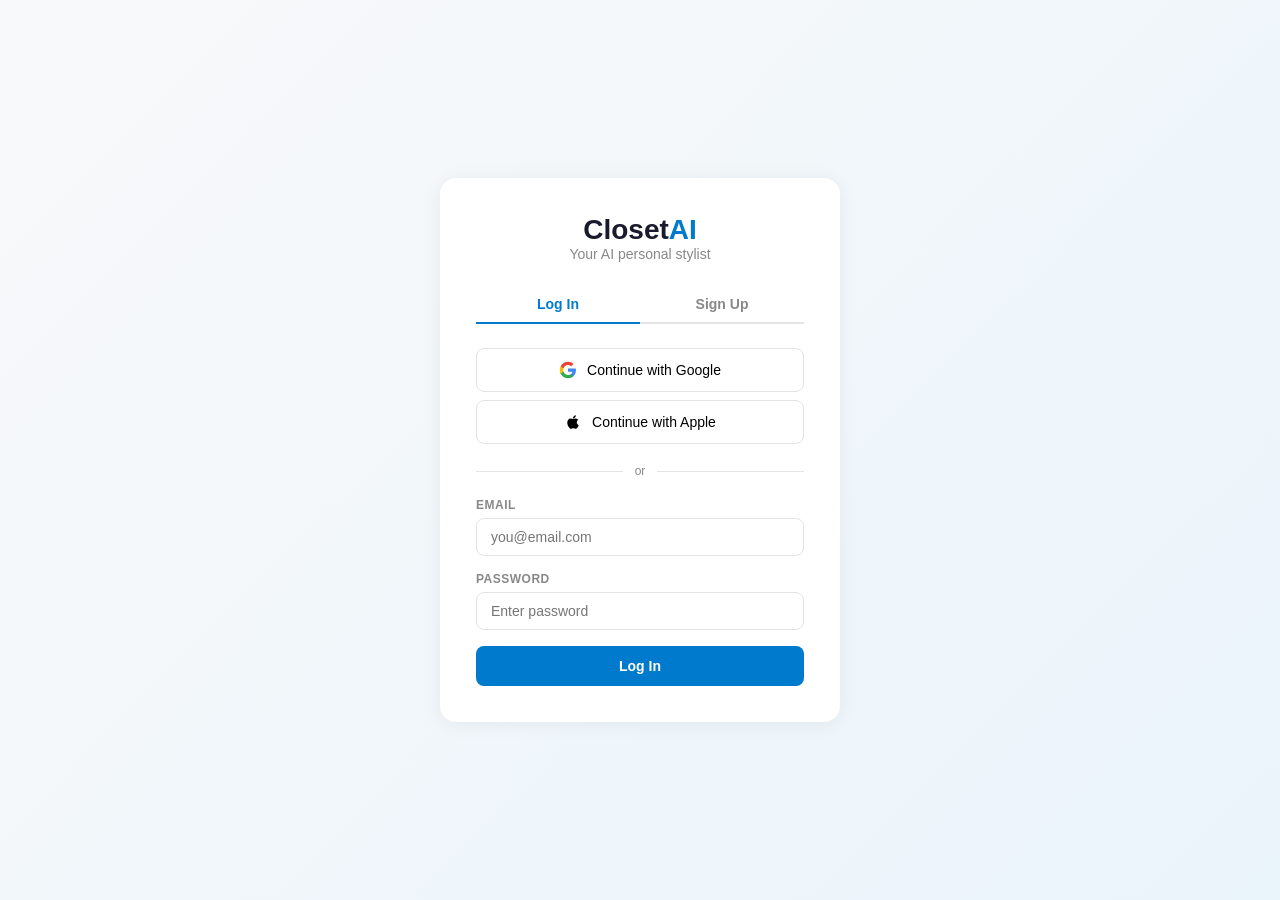
==== commit b102dda4: "Rebuild app: real photos, horizontal swipe carousel, flat-lay + avatar outfit view" ====
--- a/app/index.html
+++ b/app/index.html
@@ -29,990 +29,658 @@
     .nav-btn:hover, .nav-btn.active { color: var(--blue); background: var(--blue-light); }
 
     /* BUTTONS */
-    .btn { display: inline-flex; align-items: center; justify-content: center; gap: 7px; padding: 10px 20px; border-radius: 8px; font-size: 14px; font-weight: 500; cursor: pointer; border: none; transition: all 0.15s; white-space: nowrap; }
-    .btn-primary { background: var(--blue); color: #fff; }
+    .btn { display: inline-flex; align-items: center; justify-content: center; gap: 8px; padding: 12px 24px; border-radius: 8px; font-size: 14px; font-weight: 600; cursor: pointer; border: none; transition: all 0.15s; }
+    .btn-primary { background: var(--blue); color: white; }
     .btn-primary:hover { background: var(--blue-dark); }
-    .btn-secondary { background: var(--white); color: var(--blue); border: 1.5px solid var(--blue); }
-    .btn-secondary:hover { background: var(--blue-light); }
-    .btn-ghost { background: none; color: var(--muted); border: 1px solid var(--border); }
-    .btn-lg { padding: 13px 28px; font-size: 15px; border-radius: 10px; }
-    .btn-full { width: 100%; }
-    .btn-oauth { background: var(--white); border: 1px solid var(--border); color: var(--text); padding: 12px 20px; border-radius: 8px; font-size: 14px; font-weight: 500; cursor: pointer; display: flex; align-items: center; justify-content: center; gap: 10px; transition: box-shadow 0.2s; width: 100%; }
-    .btn-oauth:hover { box-shadow: 0 2px 8px rgba(0,0,0,0.1); }
-    .btn-oauth.apple { background: #000; color: #fff; border-color: #000; }
-
-    /* FORMS */
-    .form-group { margin-bottom: 14px; }
-    .form-group label { display: block; font-size: 11px; font-weight: 600; color: var(--muted); margin-bottom: 5px; text-transform: uppercase; letter-spacing: 0.05em; }
-    .form-group input { width: 100%; padding: 10px 12px; border: 1.5px solid var(--border); border-radius: 8px; font-size: 14px; outline: none; transition: border-color 0.2s; }
-    .form-group input:focus { border-color: var(--blue); }
-    .divider { display: flex; align-items: center; gap: 12px; margin: 16px 0; color: var(--muted); font-size: 12px; }
+    .btn-secondary { background: var(--white); color: var(--text); border: 1px solid var(--border); }
+    .btn-secondary:hover { border-color: var(--blue); color: var(--blue); }
+    .btn-social { width: 100%; padding: 12px; border-radius: 8px; font-size: 14px; font-weight: 500; cursor: pointer; border: 1px solid var(--border); background: var(--white); display: flex; align-items: center; justify-content: center; gap: 10px; }
+    .btn-social:hover { background: var(--bg); }
+
+    /* AUTH */
+    .auth-wrapper { display: flex; align-items: center; justify-content: center; flex: 1; padding: 20px; background: linear-gradient(135deg, #f8f9fa 0%, #eaf4fb 100%); }
+    .auth-card { background: var(--white); border-radius: 16px; padding: 36px; width: 100%; max-width: 400px; box-shadow: 0 2px 20px rgba(0,0,0,0.06); }
+    .auth-card h1 { font-size: 22px; font-weight: 700; color: var(--navy); margin-bottom: 4px; }
+    .auth-card .subtitle { color: var(--muted); font-size: 14px; margin-bottom: 24px; }
+    .auth-tabs { display: flex; gap: 0; margin-bottom: 24px; border-bottom: 2px solid var(--border); }
+    .auth-tab { flex: 1; padding: 10px; text-align: center; font-size: 14px; font-weight: 600; color: var(--muted); cursor: pointer; border-bottom: 2px solid transparent; margin-bottom: -2px; transition: all 0.15s; background: none; border-top: none; border-left: none; border-right: none; }
+    .auth-tab.active { color: var(--blue); border-bottom-color: var(--blue); }
+    .form-group { margin-bottom: 16px; }
+    .form-group label { display: block; font-size: 12px; font-weight: 600; color: var(--muted); text-transform: uppercase; letter-spacing: 0.5px; margin-bottom: 6px; }
+    .form-group input { width: 100%; padding: 10px 14px; border: 1px solid var(--border); border-radius: 8px; font-size: 14px; transition: border-color 0.15s; }
+    .form-group input:focus { outline: none; border-color: var(--blue); }
+    .divider { display: flex; align-items: center; gap: 12px; margin: 20px 0; }
     .divider::before, .divider::after { content: ''; flex: 1; height: 1px; background: var(--border); }
-    .tag { display: inline-block; background: var(--blue-light); color: var(--blue); font-size: 11px; padding: 2px 8px; border-radius: 3px; font-weight: 500; }
-
-    /* ── SCREEN 1: AUTH ── */
-    #screen-auth { background: linear-gradient(150deg, #1a1a2e 0%, #007acc 100%); align-items: center; justify-content: center; padding: 24px; }
-    .auth-box { background: var(--white); border-radius: 16px; padding: 36px; width: 100%; max-width: 400px; box-shadow: 0 24px 64px rgba(0,0,0,0.2); }
-    .auth-logo { text-align: center; margin-bottom: 24px; }
-    .auth-logo .logo-big { font-size: 26px; font-weight: 800; color: var(--navy); }
-    .auth-logo .logo-big span { color: var(--blue); }
-    .auth-logo p { font-size: 13px; color: var(--muted); margin-top: 4px; }
-    .auth-tabs { display: flex; border-bottom: 2px solid var(--border); margin-bottom: 24px; }
-    .auth-tab { flex: 1; text-align: center; padding: 10px; font-size: 14px; font-weight: 500; cursor: pointer; color: var(--muted); border-bottom: 2px solid transparent; margin-bottom: -2px; transition: color 0.2s; }
-    .auth-tab.active { color: var(--blue); border-bottom-color: var(--blue); }
-
-    /* ── SCREEN 2: CONNECT ── */
-    #screen-connect { background: var(--white); }
-    .connect-hero { background: linear-gradient(150deg, #1a1a2e 0%, #007acc 100%); color: white; padding: 60px 24px; text-align: center; }
-    .connect-hero h1 { font-size: 26px; font-weight: 700; margin-bottom: 10px; }
-    .connect-hero p { font-size: 15px; opacity: 0.88; max-width: 480px; margin: 0 auto; line-height: 1.6; }
-    .connect-body { max-width: 580px; margin: 36px auto; padding: 0 24px; }
-    .connect-banner { border: 2px solid var(--blue); border-radius: 12px; padding: 24px; background: var(--blue-light); margin-bottom: 24px; }
-    .connect-banner h3 { font-size: 15px; font-weight: 600; color: var(--navy); margin-bottom: 8px; }
-    .connect-banner p { font-size: 13px; color: #555; line-height: 1.6; margin-bottom: 16px; }
-    .connect-btns { display: flex; gap: 10px; flex-wrap: wrap; }
-
-    /* ── SCREEN 3: BRAND SELECTION ── */
-    #screen-brands { background: var(--white); }
-    .setup-header { padding: 28px 20px 16px; max-width: 760px; margin: 0 auto; width: 100%; }
-    .step-label { font-size: 11px; color: var(--blue); font-weight: 700; text-transform: uppercase; letter-spacing: 0.08em; margin-bottom: 6px; }
-    .setup-header h1 { font-size: 22px; font-weight: 700; color: var(--navy); margin-bottom: 6px; }
-    .setup-header p { font-size: 14px; color: var(--muted); }
-    .progress-bar { height: 3px; background: var(--border); border-radius: 2px; margin: 14px 0 0; }
-    .progress-fill { height: 100%; background: var(--blue); border-radius: 2px; transition: width 0.3s; }
-    .brand-search-wrap { max-width: 760px; margin: 0 auto; padding: 0 20px 14px; }
-    .brand-search-wrap input { width: 100%; padding: 10px 14px; border: 1.5px solid var(--border); border-radius: 8px; font-size: 14px; outline: none; }
-    .brand-search-wrap input:focus { border-color: var(--blue); }
-    .brand-group { max-width: 760px; margin: 0 auto; padding: 0 20px 80px; }
-    .brand-group-label { font-size: 11px; font-weight: 700; color: var(--muted); text-transform: uppercase; letter-spacing: 0.07em; margin-bottom: 10px; margin-top: 20px; }
-    .brand-grid { display: flex; flex-wrap: wrap; gap: 8px; }
-    .brand-tile { display: flex; align-items: center; gap: 9px; border: 1.5px solid var(--border); border-radius: 8px; padding: 9px 13px; cursor: pointer; transition: all 0.15s; background: var(--white); min-width: 130px; }
-    .brand-tile:hover { border-color: var(--blue); background: var(--blue-light); }
-    .brand-tile.selected { border-color: var(--blue); background: var(--blue-light); }
-    .brand-tile.selected .brand-check { opacity: 1; }
-    .brand-avatar { width: 30px; height: 30px; border-radius: 50%; display: flex; align-items: center; justify-content: center; font-size: 10px; font-weight: 700; color: white; flex-shrink: 0; }
-    .brand-name { font-size: 12px; font-weight: 500; }
-    .brand-check { opacity: 0; color: var(--blue); font-size: 13px; margin-left: auto; }
-    .setup-footer { position: sticky; bottom: 0; background: var(--white); border-top: 1px solid var(--border); padding: 12px 20px; display: flex; align-items: center; justify-content: space-between; }
-    .selected-count { font-size: 13px; color: var(--muted); }
-    .selected-count strong { color: var(--blue); }
-
-    /* ── SCREEN 4: CONNECTING ── */
-    #screen-connecting { align-items: center; justify-content: center; background: var(--white); padding: 40px 24px; }
-    .connecting-box { text-align: center; max-width: 380px; width: 100%; }
-    .connecting-box h2 { font-size: 20px; font-weight: 700; margin-bottom: 8px; color: var(--navy); }
-    .connecting-box p { font-size: 14px; color: var(--muted); margin-bottom: 28px; line-height: 1.6; }
-    .retailer-status-list { text-align: left; width: 100%; margin-bottom: 28px; }
-    .retailer-status { display: flex; align-items: center; gap: 12px; padding: 12px 0; border-bottom: 1px solid var(--border); }
-    .retailer-status:last-child { border-bottom: none; }
-    .retailer-status-text { flex: 1; }
-    .retailer-status-text .rname { font-size: 14px; font-weight: 500; }
-    .retailer-status-text .rline { font-size: 12px; color: var(--muted); }
-    .spinner { width: 18px; height: 18px; border: 2px solid var(--border); border-top-color: var(--blue); border-radius: 50%; animation: spin 0.8s linear infinite; }
-    @keyframes spin { to { transform: rotate(360deg); } }
-
-    /* ── SCREEN 5: CLOSET ── */
-    #screen-closet { background: var(--bg); }
-    .closet-header { background: var(--white); border-bottom: 1px solid var(--border); padding: 16px 20px 0; position: sticky; top: 52px; z-index: 40; }
-    .closet-header-top { display: flex; align-items: center; justify-content: space-between; margin-bottom: 12px; }
-    .closet-header-top h2 { font-size: 18px; font-weight: 700; color: var(--navy); }
-    .closet-header-top .item-count { font-size: 12px; color: var(--muted); background: var(--bg); padding: 3px 9px; border-radius: 10px; }
-    .cat-tabs { display: flex; gap: 0; overflow-x: auto; }
-    .cat-tab { padding: 8px 16px; font-size: 13px; font-weight: 500; color: var(--muted); border-bottom: 2px solid transparent; cursor: pointer; white-space: nowrap; background: none; border-top: none; border-left: none; border-right: none; transition: color 0.15s; }
-    .cat-tab.active { color: var(--blue); border-bottom-color: var(--blue); }
-    .closet-body { padding: 16px 16px 100px; }
-    .closet-grid { display: grid; grid-template-columns: repeat(auto-fill, minmax(140px, 1fr)); gap: 12px; }
-    .closet-item { background: var(--white); border: 1px solid var(--border); border-radius: 10px; overflow: hidden; cursor: pointer; transition: all 0.2s; }
-    .closet-item:hover { box-shadow: 0 4px 16px rgba(0,0,0,0.1); transform: translateY(-2px); }
-    .item-photo { width: 100%; aspect-ratio: 3/4; object-fit: cover; display: block; }
-    .item-photo-fallback { width: 100%; aspect-ratio: 3/4; display: flex; align-items: center; justify-content: center; font-size: 40px; }
-    .item-info { padding: 9px 10px; }
-    .item-name { font-size: 12px; font-weight: 600; white-space: nowrap; overflow: hidden; text-overflow: ellipsis; margin-bottom: 2px; }
-    .item-brand { font-size: 11px; color: var(--muted); display: flex; align-items: center; gap: 4px; }
-    .color-dot { width: 9px; height: 9px; border-radius: 50%; border: 1px solid rgba(0,0,0,0.1); flex-shrink: 0; }
-    .add-tile { background: var(--white); border: 2px dashed var(--border); border-radius: 10px; display: flex; flex-direction: column; align-items: center; justify-content: center; gap: 6px; cursor: pointer; aspect-ratio: 3/4; color: var(--muted); font-size: 12px; transition: border-color 0.2s; }
-    .add-tile:hover { border-color: var(--blue); color: var(--blue); }
-    .add-tile .plus { font-size: 22px; }
-    .generate-cta { position: fixed; bottom: 0; left: 0; right: 0; background: var(--white); border-top: 1px solid var(--border); padding: 12px 20px; display: flex; align-items: center; justify-content: space-between; gap: 12px; }
-    .generate-cta p { font-size: 13px; color: var(--muted); }
-    .generate-cta strong { color: var(--text); }
-
-    /* ── SCREEN 6: GENERATE ── */
-    #screen-generate { background: var(--bg); }
-    .generate-body { max-width: 540px; margin: 0 auto; padding: 28px 20px 100px; }
-    .generate-body h2 { font-size: 20px; font-weight: 700; color: var(--navy); margin-bottom: 5px; }
-    .subtitle { font-size: 14px; color: var(--muted); margin-bottom: 24px; }
-    .ctx-card { background: var(--white); border: 1px solid var(--border); border-radius: 12px; padding: 18px; margin-bottom: 14px; }
-    .ctx-card h3 { font-size: 11px; font-weight: 700; color: var(--muted); text-transform: uppercase; letter-spacing: 0.07em; margin-bottom: 14px; }
-    .weather-row { display: flex; align-items: center; gap: 16px; }
-    .weather-icon { font-size: 38px; }
-    .weather-temp { font-size: 28px; font-weight: 700; color: var(--navy); }
-    .weather-sub { font-size: 12px; color: var(--muted); }
-    .occasion-grid { display: grid; grid-template-columns: repeat(3, 1fr); gap: 8px; }
-    .occ-tile { border: 1.5px solid var(--border); border-radius: 8px; padding: 12px 6px; text-align: center; cursor: pointer; transition: all 0.15s; }
-    .occ-tile:hover { border-color: var(--blue); background: var(--blue-light); }
-    .occ-tile.selected { border-color: var(--blue); background: var(--blue-light); }
-    .occ-icon { font-size: 22px; margin-bottom: 4px; }
-    .occ-label { font-size: 12px; font-weight: 500; }
-    .style-chips { display: flex; flex-wrap: wrap; gap: 8px; }
-    .s-chip { padding: 6px 14px; border-radius: 20px; font-size: 13px; font-weight: 500; border: 1.5px solid var(--border); cursor: pointer; transition: all 0.15s; background: var(--white); }
-    .s-chip.selected { border-color: var(--blue); background: var(--blue-light); color: var(--blue); }
-    .gen-footer { position: fixed; bottom: 0; left: 0; right: 0; background: var(--white); border-top: 1px solid var(--border); padding: 12px 20px; }
-
-    /* ── SCREEN 7: LOADING ── */
-    #screen-loading { background: var(--white); align-items: center; justify-content: center; }
-    .loading-box { text-align: center; max-width: 320px; padding: 0 24px; }
-    .big-spinner { width: 56px; height: 56px; border: 4px solid var(--border); border-top-color: var(--blue); border-radius: 50%; animation: spin 1s linear infinite; margin: 0 auto 24px; }
-    .loading-box h2 { font-size: 18px; font-weight: 700; color: var(--navy); margin-bottom: 8px; }
-    .loading-box p { font-size: 14px; color: var(--muted); margin-bottom: 28px; }
-    .load-steps { text-align: left; }
-    .load-step { display: flex; align-items: center; gap: 10px; padding: 7px 0; font-size: 13px; color: var(--border); }
-    .load-step.done { color: var(--green); }
-    .load-step.curr { color: var(--blue); font-weight: 500; }
-    .step-dot { width: 7px; height: 7px; border-radius: 50%; background: currentColor; flex-shrink: 0; }
-
-    /* ── SCREEN 8: OUTFITS (horizontal swipe) ── */
-    #screen-outfits { background: var(--bg); }
-
-    .outfits-topbar {
-      background: var(--white); border-bottom: 1px solid var(--border);
-      padding: 14px 20px; display: flex; align-items: center; justify-content: space-between; flex-shrink: 0;
-    }
-    .outfits-topbar h2 { font-size: 17px; font-weight: 700; color: var(--navy); }
-    .regen-btn { background: none; border: 1px solid var(--border); color: var(--muted); padding: 6px 12px; border-radius: 6px; font-size: 12px; cursor: pointer; }
-    .regen-btn:hover { border-color: var(--blue); color: var(--blue); }
-
-    /* CAROUSEL */
+    .divider span { font-size: 12px; color: var(--muted); }
+
+    /* BANNER */
+    .banner { background: var(--blue-light); border: 1px solid #b8dcf0; border-radius: 10px; padding: 16px; margin: 16px; display: flex; align-items: flex-start; gap: 12px; }
+    .banner-icon { font-size: 20px; flex-shrink: 0; }
+    .banner h3 { font-size: 14px; font-weight: 600; margin-bottom: 4px; }
+    .banner p { font-size: 13px; color: var(--muted); line-height: 1.4; }
+    .banner-actions { display: flex; gap: 8px; margin-top: 10px; }
+    .banner-actions .btn { font-size: 12px; padding: 6px 14px; }
+
+    /* CONTENT */
+    .content { flex: 1; padding: 16px; overflow-y: auto; }
+
+    /* CLOSET */
+    .category-tabs { display: flex; gap: 8px; padding: 0 0 16px; overflow-x: auto; flex-shrink: 0; }
+    .category-tab { padding: 6px 16px; border-radius: 20px; font-size: 13px; font-weight: 500; cursor: pointer; white-space: nowrap; border: 1px solid var(--border); background: var(--white); color: var(--text); transition: all 0.15s; }
+    .category-tab.active { background: var(--blue); color: white; border-color: var(--blue); }
+    .closet-grid { display: grid; grid-template-columns: repeat(3, 1fr); gap: 10px; }
+    .closet-item { background: var(--white); border-radius: 10px; overflow: hidden; cursor: pointer; transition: transform 0.15s, box-shadow 0.15s; border: 1px solid var(--border); }
+    .closet-item:hover { transform: translateY(-2px); box-shadow: 0 4px 12px rgba(0,0,0,0.08); }
+    .closet-item-img { width: 100%; aspect-ratio: 3/4; object-fit: cover; display: block; background: #f0eeeb; }
+    .closet-item-placeholder { width: 100%; aspect-ratio: 3/4; display: flex; flex-direction: column; align-items: center; justify-content: center; font-size: 32px; }
+    .closet-item-info { padding: 8px; }
+    .closet-item-name { font-size: 11px; font-weight: 600; line-height: 1.3; display: -webkit-box; -webkit-line-clamp: 2; -webkit-box-orient: vertical; overflow: hidden; }
+    .closet-item-brand { font-size: 10px; color: var(--muted); margin-top: 2px; }
+    .closet-item-color { width: 12px; height: 12px; border-radius: 50%; display: inline-block; border: 1px solid rgba(0,0,0,0.1); margin-top: 4px; }
+    .closet-count { font-size: 13px; color: var(--muted); margin-bottom: 12px; }
+
+    /* OUTFIT CAROUSEL */
+    .outfit-section { flex: 1; display: flex; flex-direction: column; overflow: hidden; }
+    .outfit-context { padding: 16px; background: var(--white); border-bottom: 1px solid var(--border); }
+    .context-row { display: flex; gap: 12px; align-items: center; flex-wrap: wrap; }
+    .context-chip { display: flex; align-items: center; gap: 6px; padding: 6px 12px; background: var(--bg); border-radius: 20px; font-size: 12px; font-weight: 500; }
+    .occasion-select { padding: 6px 12px; border-radius: 20px; border: 1px solid var(--border); font-size: 12px; font-weight: 500; background: var(--white); cursor: pointer; }
+
     .carousel-wrapper { flex: 1; position: relative; overflow: hidden; }
     .carousel-track {
-      display: flex;
-      width: 100%;
-      height: 100%;
-      overflow-x: scroll;
-      scroll-snap-type: x mandatory;
-      -webkit-overflow-scrolling: touch;
-      scrollbar-width: none;
+      display: flex; height: 100%; overflow-x: auto; scroll-snap-type: x mandatory;
+      -webkit-overflow-scrolling: touch; scrollbar-width: none;
     }
     .carousel-track::-webkit-scrollbar { display: none; }
-    .outfit-slide {
-      flex-shrink: 0;
-      width: 100%;
-      height: 100%;
-      scroll-snap-align: start;
-      overflow-y: auto;
-      padding-bottom: 80px;
+    .carousel-slide {
+      flex: 0 0 100%; scroll-snap-align: start; height: 100%; overflow-y: auto;
+      padding: 16px; display: flex; flex-direction: column; gap: 16px;
     }
 
-    /* Outfit slide content */
-    .outfit-view-toggle {
-      display: flex; gap: 0; border-bottom: 1px solid var(--border);
-      background: var(--white); position: sticky; top: 0; z-index: 30;
+    .carousel-nav { display: flex; align-items: center; justify-content: center; gap: 12px; padding: 12px; background: var(--white); border-top: 1px solid var(--border); }
+    .carousel-arrow { width: 36px; height: 36px; border-radius: 50%; border: 1px solid var(--border); background: var(--white); cursor: pointer; font-size: 16px; display: flex; align-items: center; justify-content: center; transition: all 0.15s; }
+    .carousel-arrow:hover { background: var(--blue); color: white; border-color: var(--blue); }
+    .carousel-dots { display: flex; gap: 6px; }
+    .carousel-dot { width: 8px; height: 8px; border-radius: 50%; background: var(--border); transition: all 0.2s; cursor: pointer; }
+    .carousel-dot.active { background: var(--blue); width: 24px; border-radius: 4px; }
+
+    /* OUTFIT CARD */
+    .outfit-card { background: var(--white); border-radius: 12px; overflow: hidden; box-shadow: 0 2px 8px rgba(0,0,0,0.06); }
+    .outfit-card-header { padding: 14px 16px; border-bottom: 1px solid var(--border); }
+    .outfit-card-title { font-size: 15px; font-weight: 700; }
+    .outfit-card-occasion { font-size: 11px; color: var(--blue); font-weight: 600; text-transform: uppercase; letter-spacing: 0.5px; margin-top: 2px; }
+
+    /* VIEW TOGGLE */
+    .view-toggle { display: flex; border-radius: 8px; overflow: hidden; border: 1px solid var(--border); margin: 0 16px; }
+    .view-toggle-btn { flex: 1; padding: 8px; font-size: 12px; font-weight: 600; text-align: center; cursor: pointer; background: var(--white); border: none; color: var(--muted); transition: all 0.15s; }
+    .view-toggle-btn.active { background: var(--blue); color: white; }
+
+    /* FLAT LAY VIEW */
+    .flatlay-view { position: relative; }
+    .flatlay-img { width: 100%; display: block; border-radius: 0; }
+    .palette-strip { display: flex; padding: 12px 16px; gap: 8px; align-items: center; }
+    .palette-swatch { width: 24px; height: 24px; border-radius: 50%; border: 2px solid white; box-shadow: 0 1px 4px rgba(0,0,0,0.15); }
+    .palette-name { font-size: 12px; font-weight: 600; color: var(--muted); margin-left: 8px; }
+
+    /* AVATAR VIEW */
+    .avatar-view { padding: 20px; display: flex; flex-direction: column; align-items: center; gap: 16px; }
+    .avatar-outfit-display { position: relative; width: 260px; height: 400px; }
+    .avatar-silhouette { width: 100%; height: 100%; display: flex; flex-direction: column; align-items: center; }
+    .avatar-slot { position: absolute; border-radius: 8px; overflow: hidden; box-shadow: 0 2px 8px rgba(0,0,0,0.1); border: 2px solid white; }
+    .avatar-slot img { width: 100%; height: 100%; object-fit: cover; }
+    .avatar-slot-label { position: absolute; bottom: 0; left: 0; right: 0; background: rgba(0,0,0,0.6); color: white; font-size: 9px; padding: 2px 4px; text-align: center; font-weight: 600; }
+
+    /* ITEMS VIEW */
+    .items-grid { display: grid; grid-template-columns: repeat(3, 1fr); gap: 8px; padding: 12px 16px; }
+    .outfit-item-card { background: var(--bg); border-radius: 8px; overflow: hidden; text-align: center; }
+    .outfit-item-img { width: 100%; aspect-ratio: 1; object-fit: cover; display: block; }
+    .outfit-item-placeholder { width: 100%; aspect-ratio: 1; display: flex; align-items: center; justify-content: center; font-size: 28px; }
+    .outfit-item-label { padding: 6px; font-size: 10px; font-weight: 600; line-height: 1.2; }
+    .outfit-item-slot { font-size: 9px; color: var(--blue); font-weight: 700; text-transform: uppercase; }
+
+    /* SUGGESTION */
+    .suggestion-strip { padding: 12px 16px; background: linear-gradient(90deg, #fef9f0, #fff5f5); border-top: 1px solid #f0e6d6; }
+    .suggestion-label { font-size: 11px; font-weight: 700; color: var(--blue); text-transform: uppercase; letter-spacing: 0.5px; margin-bottom: 8px; }
+    .suggestion-items { display: flex; gap: 10px; overflow-x: auto; padding-bottom: 4px; }
+    .suggestion-card { flex: 0 0 120px; background: var(--white); border-radius: 8px; overflow: hidden; border: 1px solid var(--border); }
+    .suggestion-card img { width: 100%; aspect-ratio: 1; object-fit: cover; }
+    .suggestion-info { padding: 6px; }
+    .suggestion-info .name { font-size: 10px; font-weight: 600; }
+    .suggestion-info .price { font-size: 10px; color: var(--green); font-weight: 700; }
+    .suggestion-info .shop-link { font-size: 9px; color: var(--blue); font-weight: 600; cursor: pointer; }
+
+    /* STYLE NOTE */
+    .style-note { margin: 0 16px 12px; padding: 12px; background: var(--blue-light); border-radius: 8px; }
+    .style-note-label { font-size: 10px; font-weight: 700; color: var(--blue); text-transform: uppercase; margin-bottom: 4px; }
+    .style-note p { font-size: 12px; color: var(--text); line-height: 1.4; }
+
+    /* RESPONSIVE */
+    @media (min-width: 768px) {
+      .closet-grid { grid-template-columns: repeat(4, 1fr); }
+      .items-grid { grid-template-columns: repeat(4, 1fr); }
     }
-    .view-tab {
-      flex: 1; padding: 11px; text-align: center; font-size: 13px; font-weight: 500;
-      color: var(--muted); cursor: pointer; border-bottom: 2px solid transparent;
-      background: none; border-top: none; border-left: none; border-right: none; transition: all 0.15s;
+    @media (min-width: 1024px) {
+      .closet-grid { grid-template-columns: repeat(5, 1fr); }
     }
-    .view-tab.active { color: var(--blue); border-bottom-color: var(--blue); }
-
-    /* FLAT LAY VIEW */
-    .flatlay-view, .avatar-view { display: none; }
-    .flatlay-view.active, .avatar-view.active { display: block; }
-
-    .flatlay-img-wrap {
-      position: relative; width: 100%; background: #f8f6f3;
-    }
-    .flatlay-img-wrap img { width: 100%; max-height: 380px; object-fit: cover; display: block; }
-    .flatlay-caption {
-      position: absolute; bottom: 0; left: 0; right: 0;
-      background: linear-gradient(transparent, rgba(0,0,0,0.55));
-      padding: 32px 16px 16px; color: #fff;
-    }
-    .flatlay-caption h3 { font-size: 18px; font-weight: 700; margin-bottom: 3px; }
-    .flatlay-caption p { font-size: 12px; opacity: 0.85; }
-
-    /* CSS flat-lay composite (for outfits without a photo) */
-    .composite-flatlay {
-      background: #f5f2ed; padding: 24px 16px; display: grid;
-      grid-template-columns: repeat(3, 1fr); gap: 10px; min-height: 280px;
-    }
-    .composite-item {
-      background: var(--white); border-radius: 8px; overflow: hidden;
-      display: flex; flex-direction: column; align-items: center;
-    }
-    .composite-item img { width: 100%; aspect-ratio: 1; object-fit: cover; }
-    .composite-item-fallback { width: 100%; aspect-ratio: 1; display: flex; align-items: center; justify-content: center; font-size: 32px; }
-    .composite-label { font-size: 10px; color: var(--muted); padding: 4px 6px; text-align: center; }
-
-    .outfit-meta-bar { padding: 14px 16px; background: var(--white); border-bottom: 1px solid var(--border); display: flex; align-items: center; justify-content: space-between; }
-    .palette-dots { display: flex; gap: 5px; align-items: center; }
-    .palette-dot { width: 20px; height: 20px; border-radius: 50%; border: 1.5px solid rgba(255,255,255,0.8); box-shadow: 0 1px 4px rgba(0,0,0,0.1); }
-    .outfit-meta-right { text-align: right; }
-    .outfit-meta-right .occ-tag { font-size: 11px; padding: 3px 9px; border-radius: 10px; background: var(--blue-light); color: var(--blue); font-weight: 600; }
-    .palette-name-label { font-size: 11px; color: var(--muted); margin-top: 3px; }
-
-    .styling-note { font-size: 13px; color: #555; line-height: 1.65; padding: 14px 16px; background: var(--white); border-left: 3px solid var(--blue); margin: 12px 16px; border-radius: 0 8px 8px 0; font-style: italic; }
-
-    /* OUTFIT SLOTS */
-    .slots-section { padding: 12px 16px; }
-    .slots-section h4 { font-size: 11px; font-weight: 700; color: var(--muted); text-transform: uppercase; letter-spacing: 0.07em; margin-bottom: 10px; }
-    .slot-row { display: flex; align-items: center; gap: 12px; padding: 10px; background: var(--white); border-radius: 8px; margin-bottom: 8px; border: 1px solid var(--border); }
-    .slot-row img { width: 48px; height: 48px; border-radius: 6px; object-fit: cover; flex-shrink: 0; }
-    .slot-row .slot-emoji { width: 48px; height: 48px; border-radius: 6px; background: var(--bg); display: flex; align-items: center; justify-content: center; font-size: 24px; flex-shrink: 0; }
-    .slot-info-text { flex: 1; }
-    .slot-type-label { font-size: 10px; font-weight: 700; color: var(--muted); text-transform: uppercase; letter-spacing: 0.05em; }
-    .slot-item-name { font-size: 13px; font-weight: 600; }
-    .slot-brand-name { font-size: 11px; color: var(--muted); }
-    .slot-color-swatch { width: 14px; height: 14px; border-radius: 50%; border: 1.5px solid rgba(0,0,0,0.1); flex-shrink: 0; }
-
-    /* GAP slot */
-    .slot-row.gap { background: #fff9f0; border-color: #f0a040; }
-    .slot-row.gap .slot-type-label { color: #b36000; }
-    .slot-row.gap .slot-item-name { color: #b36000; }
-    .gap-shop-btn { font-size: 11px; padding: 4px 10px; background: #f0a040; color: white; border: none; border-radius: 5px; cursor: pointer; font-weight: 600; white-space: nowrap; }
-
-    /* SUGGESTIONS */
-    .suggestions-section { padding: 0 16px 16px; }
-    .suggestions-section h4 { font-size: 11px; font-weight: 700; color: var(--muted); text-transform: uppercase; letter-spacing: 0.07em; margin-bottom: 10px; }
-    .suggestion-row { display: flex; gap: 10px; }
-    .sug-card { flex: 1; background: var(--white); border: 1px solid var(--border); border-radius: 10px; padding: 12px; }
-    .sug-img { width: 100%; aspect-ratio: 1; border-radius: 6px; object-fit: cover; margin-bottom: 8px; }
-    .sug-img-fallback { width: 100%; aspect-ratio: 1; background: var(--bg); border-radius: 6px; display: flex; align-items: center; justify-content: center; font-size: 28px; margin-bottom: 8px; }
-    .sug-name { font-size: 12px; font-weight: 600; margin-bottom: 2px; }
-    .sug-brand { font-size: 11px; color: var(--muted); margin-bottom: 4px; }
-    .sug-price { font-size: 13px; font-weight: 700; margin-bottom: 8px; }
-    .sug-tag { font-size: 10px; display: inline-block; background: var(--blue-light); color: var(--blue); padding: 2px 7px; border-radius: 3px; margin-bottom: 8px; }
-    .sug-btn { width: 100%; padding: 7px; background: var(--blue); color: #fff; border: none; border-radius: 6px; font-size: 12px; font-weight: 500; cursor: pointer; }
-
-    /* AVATAR VIEW */
-    .avatar-view-content { padding: 20px 16px; }
-    .avatar-model-wrap { position: relative; border-radius: 12px; overflow: hidden; margin-bottom: 16px; }
-    .avatar-model-wrap img { width: 100%; height: 340px; object-fit: cover; object-position: top; display: block; }
-    .avatar-overlay { position: absolute; bottom: 0; left: 0; right: 0; background: linear-gradient(transparent, rgba(0,0,0,0.6)); padding: 28px 16px 16px; color: white; }
-    .avatar-overlay h3 { font-size: 17px; font-weight: 700; margin-bottom: 2px; }
-    .avatar-overlay p { font-size: 12px; opacity: 0.85; }
-    .items-strip { display: flex; gap: 8px; overflow-x: auto; padding-bottom: 4px; }
-    .items-strip::-webkit-scrollbar { display: none; }
-    .strip-item { flex-shrink: 0; text-align: center; width: 72px; }
-    .strip-img { width: 72px; height: 72px; border-radius: 8px; object-fit: cover; border: 2px solid var(--border); }
-    .strip-img-fallback { width: 72px; height: 72px; border-radius: 8px; background: var(--bg); border: 2px solid var(--border); display: flex; align-items: center; justify-content: center; font-size: 24px; }
-    .strip-label { font-size: 10px; color: var(--muted); margin-top: 4px; white-space: nowrap; overflow: hidden; text-overflow: ellipsis; }
-
-    /* CAROUSEL DOTS */
-    .carousel-dots {
-      position: fixed; bottom: 16px; left: 0; right: 0;
-      display: flex; justify-content: center; gap: 6px; z-index: 60;
-    }
-    .dot { width: 7px; height: 7px; border-radius: 50%; background: rgba(0,0,0,0.2); transition: all 0.2s; cursor: pointer; }
-    .dot.active { background: var(--blue); width: 20px; border-radius: 4px; }
+
+    /* GENERATE BTN */
+    .generate-bar { padding: 12px 16px; background: var(--white); border-top: 1px solid var(--border); }
+    .generate-bar .btn { width: 100%; padding: 14px; font-size: 15px; }
+
+    /* LOADING */
+    .loading-overlay { position: fixed; inset: 0; background: rgba(255,255,255,0.95); display: flex; flex-direction: column; align-items: center; justify-content: center; z-index: 100; }
+    .spinner { width: 40px; height: 40px; border: 3px solid var(--border); border-top-color: var(--blue); border-radius: 50%; animation: spin 0.8s linear infinite; }
+    @keyframes spin { to { transform: rotate(360deg); } }
+    .loading-text { margin-top: 16px; font-size: 14px; color: var(--muted); font-weight: 500; }
 
     /* SWIPE HINT */
-    .swipe-hint { position: fixed; bottom: 34px; right: 16px; font-size: 11px; color: var(--muted); background: var(--white); border: 1px solid var(--border); padding: 4px 10px; border-radius: 10px; z-index: 60; opacity: 1; transition: opacity 0.5s; }
-
-    @media (max-width: 480px) {
-      .occasion-grid { grid-template-columns: repeat(2, 1fr); }
-      .composite-flatlay { grid-template-columns: repeat(2, 1fr); }
-    }
+    .swipe-hint { text-align: center; font-size: 12px; color: var(--muted); padding: 4px; }
   </style>
 </head>
 <body>
 
-<!-- ═══ SCREEN 1: AUTH ═══ -->
+<!-- ============ AUTH SCREEN ============ -->
 <div id="screen-auth" class="screen active">
-  <div class="auth-box">
-    <div class="auth-logo">
-      <div class="logo-big">Closet<span>AI</span></div>
-      <p>Your existing wardrobe, curated by AI</p>
-    </div>
-    <div class="auth-tabs">
-      <div class="auth-tab active" onclick="switchTab('signup')">Sign Up</div>
-      <div class="auth-tab" onclick="switchTab('login')">Log In</div>
-    </div>
-    <div id="form-signup">
-      <button class="btn-oauth" onclick="demoLogin()" style="margin-bottom:10px">
-        <svg width="18" height="18" viewBox="0 0 18 18"><path fill="#4285F4" d="M16.51 8H8.98v3h4.3c-.18 1-.74 1.48-1.6 2.04v2.01h2.6a7.8 7.8 0 0 0 2.38-5.88c0-.57-.05-.66-.15-1.18z"/><path fill="#34A853" d="M8.98 17c2.16 0 3.97-.72 5.3-1.94l-2.6-2.04a4.8 4.8 0 0 1-7.18-2.54H1.83v2.07A8 8 0 0 0 8.98 17z"/><path fill="#FBBC05" d="M4.5 10.48A4.8 4.8 0 0 1 4.5 7.5V5.43H1.83a8 8 0 0 0 0 7.14L4.5 10.48z"/><path fill="#EA4335" d="M8.98 3.58c1.32 0 2.44.45 3.35 1.35l2.5-2.5A8 8 0 0 0 1.83 5.43L4.5 7.5a4.77 4.77 0 0 1 4.48-3.92z"/></svg>
-        Continue with Google
-      </button>
-      <button class="btn-oauth apple" onclick="demoLogin()">
-        <svg width="16" height="16" viewBox="0 0 24 24" fill="white"><path d="M18.71 19.5c-.83 1.24-1.71 2.45-3.05 2.47-1.34.03-1.77-.79-3.29-.79-1.53 0-2 .77-3.27.82-1.31.05-2.3-1.32-3.14-2.53C4.25 17 2.94 12.45 4.7 9.39c.87-1.52 2.43-2.48 4.12-2.51 1.28-.02 2.5.87 3.29.87.78 0 2.26-1.07 3.8-.91.65.03 2.47.26 3.64 1.98-.09.06-2.17 1.28-2.15 3.81.03 3.02 2.65 4.03 2.68 4.04-.03.07-.42 1.44-1.38 2.83M13 3.5c.73-.83 1.94-1.46 2.94-1.5.13 1.17-.34 2.35-1.04 3.19-.69.85-1.83 1.51-2.95 1.42-.15-1.15.41-2.35 1.05-3.11z"/></svg>
-        Continue with Apple
-      </button>
-      <div class="divider">or sign up with email</div>
-      <div class="form-group"><label>Full Name</label><input type="text" placeholder="Julia Lee" /></div>
-      <div class="form-group"><label>Email</label><input type="email" placeholder="you@email.com" /></div>
-      <div class="form-group"><label>Password</label><input type="password" placeholder="Min 8 characters" /></div>
-      <button class="btn btn-primary btn-full btn-lg" style="margin-top:4px" onclick="demoLogin()">Create Account</button>
-      <p style="font-size:11px;color:var(--muted);text-align:center;margin-top:12px">By signing up you agree to our <u>Terms</u> &amp; <u>Privacy Policy</u></p>
-    </div>
-    <div id="form-login" style="display:none">
-      <button class="btn-oauth" onclick="demoLogin()" style="margin-bottom:16px">
-        <svg width="18" height="18" viewBox="0 0 18 18"><path fill="#4285F4" d="M16.51 8H8.98v3h4.3c-.18 1-.74 1.48-1.6 2.04v2.01h2.6a7.8 7.8 0 0 0 2.38-5.88c0-.57-.05-.66-.15-1.18z"/><path fill="#34A853" d="M8.98 17c2.16 0 3.97-.72 5.3-1.94l-2.6-2.04a4.8 4.8 0 0 1-7.18-2.54H1.83v2.07A8 8 0 0 0 8.98 17z"/><path fill="#FBBC05" d="M4.5 10.48A4.8 4.8 0 0 1 4.5 7.5V5.43H1.83a8 8 0 0 0 0 7.14L4.5 10.48z"/><path fill="#EA4335" d="M8.98 3.58c1.32 0 2.44.45 3.35 1.35l2.5-2.5A8 8 0 0 0 1.83 5.43L4.5 7.5a4.77 4.77 0 0 1 4.48-3.92z"/></svg>
-        Continue with Google
-      </button>
-      <div class="divider">or log in with email</div>
-      <div class="form-group"><label>Email</label><input type="email" placeholder="you@email.com" /></div>
-      <div class="form-group"><label>Password</label><input type="password" placeholder="Password" /></div>
-      <p style="text-align:right;font-size:12px;margin:-8px 0 14px"><a href="#" style="color:var(--blue)">Forgot password?</a></p>
-      <button class="btn btn-primary btn-full btn-lg" onclick="demoLogin()">Log In</button>
+  <div class="auth-wrapper">
+    <div class="auth-card">
+      <div style="text-align:center; margin-bottom: 20px;">
+        <div style="font-size: 28px; font-weight: 800; color: var(--navy);">Closet<span style="color:var(--blue)">AI</span></div>
+        <div class="subtitle">Your AI personal stylist</div>
+      </div>
+      <div class="auth-tabs">
+        <button class="auth-tab active" onclick="showAuthTab('login')">Log In</button>
+        <button class="auth-tab" onclick="showAuthTab('signup')">Sign Up</button>
+      </div>
+      <div id="auth-login">
+        <button class="btn-social" onclick="demoLogin()">
+          <svg width="18" height="18" viewBox="0 0 24 24"><path d="M22.56 12.25c0-.78-.07-1.53-.2-2.25H12v4.26h5.92a5.06 5.06 0 01-2.2 3.32v2.77h3.57c2.08-1.92 3.28-4.74 3.28-8.1z" fill="#4285F4"/><path d="M12 23c2.97 0 5.46-.98 7.28-2.66l-3.57-2.77c-.98.66-2.23 1.06-3.71 1.06-2.86 0-5.29-1.93-6.16-4.53H2.18v2.84C3.99 20.53 7.7 23 12 23z" fill="#34A853"/><path d="M5.84 14.09c-.22-.66-.35-1.36-.35-2.09s.13-1.43.35-2.09V7.07H2.18C1.43 8.55 1 10.22 1 12s.43 3.45 1.18 4.93l2.85-2.22.81-.62z" fill="#FBBC05"/><path d="M12 5.38c1.62 0 3.06.56 4.21 1.64l3.15-3.15C17.45 2.09 14.97 1 12 1 7.7 1 3.99 3.47 2.18 7.07l3.66 2.84c.87-2.6 3.3-4.53 6.16-4.53z" fill="#EA4335"/></svg>
+          Continue with Google
+        </button>
+        <button class="btn-social" style="margin-top:8px" onclick="demoLogin()">
+          <svg width="18" height="18" viewBox="0 0 24 24" fill="#000"><path d="M17.05 20.28c-.98.95-2.05.8-3.08.35-1.09-.46-2.09-.48-3.24 0-1.44.62-2.2.44-3.06-.35C2.79 15.25 3.51 7.59 9.05 7.31c1.35.07 2.29.74 3.08.8 1.18-.24 2.31-.93 3.57-.84 1.51.12 2.65.72 3.4 1.8-3.12 1.87-2.38 5.98.48 7.13-.57 1.5-1.31 2.99-2.54 4.09zM12.03 7.25c-.15-2.23 1.66-4.07 3.74-4.25.29 2.58-2.34 4.5-3.74 4.25z"/></svg>
+          Continue with Apple
+        </button>
+        <div class="divider"><span>or</span></div>
+        <div class="form-group"><label>Email</label><input type="email" placeholder="you@email.com" /></div>
+        <div class="form-group"><label>Password</label><input type="password" placeholder="Enter password" /></div>
+        <button class="btn btn-primary" style="width:100%" onclick="demoLogin()">Log In</button>
+      </div>
+      <div id="auth-signup" style="display:none">
+        <button class="btn-social" onclick="demoLogin()">
+          <svg width="18" height="18" viewBox="0 0 24 24"><path d="M22.56 12.25c0-.78-.07-1.53-.2-2.25H12v4.26h5.92a5.06 5.06 0 01-2.2 3.32v2.77h3.57c2.08-1.92 3.28-4.74 3.28-8.1z" fill="#4285F4"/><path d="M12 23c2.97 0 5.46-.98 7.28-2.66l-3.57-2.77c-.98.66-2.23 1.06-3.71 1.06-2.86 0-5.29-1.93-6.16-4.53H2.18v2.84C3.99 20.53 7.7 23 12 23z" fill="#34A853"/><path d="M5.84 14.09c-.22-.66-.35-1.36-.35-2.09s.13-1.43.35-2.09V7.07H2.18C1.43 8.55 1 10.22 1 12s.43 3.45 1.18 4.93l2.85-2.22.81-.62z" fill="#FBBC05"/><path d="M12 5.38c1.62 0 3.06.56 4.21 1.64l3.15-3.15C17.45 2.09 14.97 1 12 1 7.7 1 3.99 3.47 2.18 7.07l3.66 2.84c.87-2.6 3.3-4.53 6.16-4.53z" fill="#EA4335"/></svg>
+          Sign up with Google
+        </button>
+        <button class="btn-social" style="margin-top:8px" onclick="demoLogin()">
+          <svg width="18" height="18" viewBox="0 0 24 24" fill="#000"><path d="M17.05 20.28c-.98.95-2.05.8-3.08.35-1.09-.46-2.09-.48-3.24 0-1.44.62-2.2.44-3.06-.35C2.79 15.25 3.51 7.59 9.05 7.31c1.35.07 2.29.74 3.08.8 1.18-.24 2.31-.93 3.57-.84 1.51.12 2.65.72 3.4 1.8-3.12 1.87-2.38 5.98.48 7.13-.57 1.5-1.31 2.99-2.54 4.09zM12.03 7.25c-.15-2.23 1.66-4.07 3.74-4.25.29 2.58-2.34 4.5-3.74 4.25z"/></svg>
+          Sign up with Apple
+        </button>
+        <div class="divider"><span>or</span></div>
+        <div class="form-group"><label>Full Name</label><input type="text" placeholder="Your full name" /></div>
+        <div class="form-group"><label>Email</label><input type="email" placeholder="you@email.com" /></div>
+        <div class="form-group"><label>Password</label><input type="password" placeholder="Create password" /></div>
+        <button class="btn btn-primary" style="width:100%" onclick="demoLogin()">Create Account</button>
+      </div>
     </div>
   </div>
 </div>
 
-<!-- ═══ SCREEN 2: CONNECT ═══ -->
-<div id="screen-connect" class="screen">
-  <div class="connect-hero">
-    <h1>Welcome to ClosetAI 👋</h1>
-    <p>Let's build your digital wardrobe. Connect your shopping accounts to import your closet automatically.</p>
-  </div>
-  <div class="connect-body">
-    <div class="connect-banner">
-      <h3>💡 Connect your shopping account</h3>
-      <p>Connect the Google or Apple account you use when shopping online. We'll securely retrieve your purchase history and build your closet — no manual uploads needed.</p>
-      <div class="connect-btns">
-        <button class="btn btn-primary" onclick="goTo('screen-brands')">Connect Account</button>
-        <button class="btn btn-ghost" onclick="goTo('screen-brands')">Skip for now</button>
-      </div>
-    </div>
-    <p style="text-align:center;font-size:12px;color:var(--muted);line-height:1.8">🔒 Credentials encrypted · purchase history only · never stored after retrieval</p>
-  </div>
-</div>
-
-<!-- ═══ SCREEN 3: BRAND SELECTION ═══ -->
-<div id="screen-brands" class="screen">
-  <div class="setup-header">
-    <div class="step-label">Step 1 of 2</div>
-    <h1>Which brands do you shop?</h1>
-    <p>Select all brands you regularly buy from.</p>
-    <div class="progress-bar"><div class="progress-fill" style="width:50%"></div></div>
-  </div>
-  <div class="brand-search-wrap">
-    <input type="text" placeholder="🔍  Search brands…" oninput="filterBrands(this.value)" />
-  </div>
-  <div id="brand-list" class="brand-group"></div>
-  <div class="setup-footer">
-    <span class="selected-count"><strong id="sel-count">0</strong> brands selected</span>
-    <button class="btn btn-primary" onclick="goConnect()">Import My Closet →</button>
-  </div>
-</div>
-
-<!-- ═══ SCREEN 4: CONNECTING ═══ -->
-<div id="screen-connecting" class="screen">
-  <div class="connecting-box">
-    <div style="font-size:48px;margin-bottom:16px" id="connect-emoji">🔄</div>
-    <h2 id="connect-title">Building your closet…</h2>
-    <p id="connect-sub">Securely connecting to retailer accounts and importing your purchase history.</p>
-    <div id="retailer-list" class="retailer-status-list"></div>
-    <button id="view-closet-btn" class="btn btn-primary btn-full" style="display:none" onclick="goTo('screen-closet')">View My Closet →</button>
-  </div>
-</div>
-
-<!-- ═══ SCREEN 5: CLOSET ═══ -->
-<div id="screen-closet" class="screen">
+<!-- ============ MAIN APP ============ -->
+<div id="screen-app" class="screen">
   <div class="app-header">
     <div class="logo">Closet<span>AI</span></div>
     <div class="header-nav">
-      <button class="nav-btn active" onclick="goTo('screen-closet')">Closet</button>
-      <button class="nav-btn" onclick="goTo('screen-generate')">Outfits</button>
+      <button class="nav-btn active" data-view="closet" onclick="showView('closet')">My Closet</button>
+      <button class="nav-btn" data-view="outfits" onclick="showView('outfits')">Outfits</button>
     </div>
   </div>
-  <div class="closet-header">
-    <div class="closet-header-top">
-      <h2>My Closet</h2>
-      <span class="item-count" id="closet-count">0 items</span>
-    </div>
-    <div class="cat-tabs" id="cat-tabs"></div>
+
+  <!-- BANNER (shown once) -->
+  <div id="connect-banner" class="banner">
+    <div class="banner-icon">&#128274;</div>
+    <div>
+      <h3>Connect your shopping accounts</h3>
+      <p>Link the Google or Apple account you use when shopping online to automatically import your wardrobe.</p>
+      <div class="banner-actions">
+        <button class="btn btn-primary" onclick="dismissBanner()">Connect Account</button>
+        <button class="btn btn-secondary" onclick="dismissBanner()">Later</button>
+      </div>
+    </div>
   </div>
-  <div class="closet-body">
-    <div class="closet-grid" id="closet-grid"></div>
+
+  <!-- CLOSET VIEW -->
+  <div id="view-closet" style="flex:1; display:flex; flex-direction:column; overflow:hidden;">
+    <div style="padding: 16px 16px 0;">
+      <div class="closet-count" id="closet-count"></div>
+      <div class="category-tabs" id="category-tabs"></div>
+    </div>
+    <div class="content" id="closet-container">
+      <div class="closet-grid" id="closet-grid"></div>
+    </div>
+    <div class="generate-bar">
+      <button class="btn btn-primary" onclick="generateOutfits()">&#10024; Generate Outfits</button>
+    </div>
   </div>
-  <div class="generate-cta">
-    <p><strong>22 items</strong> · Ready to style</p>
-    <button class="btn btn-primary" onclick="goTo('screen-generate')">✨ Generate Outfits</button>
+
+  <!-- OUTFITS VIEW -->
+  <div id="view-outfits" style="flex:1; display:none; flex-direction:column; overflow:hidden;">
+    <div class="outfit-context">
+      <div class="context-row">
+        <div class="context-chip">&#127780;&#65039; 72°F Atlanta</div>
+        <div class="context-chip">&#128197; Monday</div>
+        <select class="occasion-select" id="occasion-select">
+          <option>Work</option><option>Casual</option><option>Evening</option><option>Weekend</option>
+        </select>
+        <button class="btn btn-secondary" style="padding:6px 12px; font-size:12px;" onclick="generateOutfits()">&#8635; Regenerate</button>
+      </div>
+    </div>
+    <div class="swipe-hint" id="swipe-hint">&#8592; Swipe left & right to browse outfits &#8594;</div>
+    <div class="carousel-wrapper">
+      <div class="carousel-track" id="carousel-track"></div>
+    </div>
+    <div class="carousel-nav">
+      <button class="carousel-arrow" onclick="carouselPrev()">&#8249;</button>
+      <div class="carousel-dots" id="carousel-dots"></div>
+      <button class="carousel-arrow" onclick="carouselNext()">&#8250;</button>
+    </div>
   </div>
 </div>
 
-<!-- ═══ SCREEN 6: GENERATE ═══ -->
-<div id="screen-generate" class="screen">
-  <div class="app-header">
-    <div class="logo">Closet<span>AI</span></div>
-    <div class="header-nav">
-      <button class="nav-btn" onclick="goTo('screen-closet')">Closet</button>
-      <button class="nav-btn active">Outfits</button>
-    </div>
-  </div>
-  <div class="generate-body">
-    <h2>What are you dressing for?</h2>
-    <p class="subtitle">Your AI stylist uses this to build perfectly suited looks.</p>
-    <div class="ctx-card">
-      <h3>Today's Weather</h3>
-      <div class="weather-row">
-        <div class="weather-icon">🌤️</div>
-        <div>
-          <div class="weather-temp">68°F</div>
-          <div class="weather-sub">Partly Cloudy · Atlanta, GA</div>
+<!-- LOADING -->
+<div id="loading" class="loading-overlay" style="display:none">
+  <div class="spinner"></div>
+  <div class="loading-text">Styling your outfits...</div>
+</div>
+
+<script>
+// ============ DATA ============
+
+const closetItems = [
+  // === TOPS ===
+  { id:'t1', name:'Brown Wrap Cardigan', brand:'& Other Stories', category:'tops', color:'#6B4226', emoji:'🧥', sub:'cardigan' },
+  { id:'t2', name:'Olive Knit Tank Top', brand:'H&M', category:'tops', color:'#6B7C5E', emoji:'👕', sub:'tank' },
+  { id:'t3', name:'Oatmeal Oversized Cardigan', brand:'ASOS', category:'tops', color:'#C8B99A', emoji:'🧥', sub:'cardigan' },
+  { id:'t4', name:'Cream Knit Sleeveless Vest', brand:'H&M', category:'tops', color:'#F0EBE0', emoji:'🦺', sub:'vest' },
+  { id:'t5', name:'Pale Yellow Knit Tank', brand:'H&M', category:'tops', color:'#F5E6A8', emoji:'👕', sub:'tank' },
+  { id:'t6', name:'Dark Brown Knit Mini Dress', brand:'Weekday', category:'tops', color:'#4A3728', emoji:'👗', sub:'dress' },
+  { id:'t7', name:'Charcoal Grey Crewneck Sweater', brand:'COS', category:'tops', color:'#555555', emoji:'🧶', sub:'sweater' },
+  { id:'t8', name:'White Button-Down Shirt', brand:'H&M', category:'tops', color:'#FFFFFF', emoji:'👔', sub:'shirt' },
+  { id:'t9', name:'Light Blue Cable Knit Sweater', brand:'H&M', category:'tops', color:'#7EB3D6', emoji:'🧶', sub:'sweater' },
+  { id:'t10', name:'Chocolate Crewneck Sweater', brand:'ASOS', category:'tops', color:'#5C3A1E', emoji:'🧶', sub:'sweater' },
+  { id:'t11', name:'Navy Knit Cardigan', brand:'H&M', category:'tops', color:'#1B3A6B', emoji:'🧥', sub:'cardigan' },
+  { id:'t12', name:'Chocolate Cropped Knit Top', brand:'ONLY', category:'tops', color:'#5C3A1E', emoji:'👕', sub:'knit top' },
+  { id:'t13', name:'Cream & Blue Colorblock Sweater', brand:'ASOS', category:'tops', color:'#F0EBE0', emoji:'🧶', sub:'sweater' },
+  { id:'t14', name:'Oatmeal Hoodie', brand:'ONLY', category:'tops', color:'#D4CBBA', emoji:'🧥', sub:'hoodie' },
+  { id:'t15', name:'White Oversized T-Shirt', brand:'H&M', category:'tops', color:'#FFFFFF', emoji:'👕', sub:'t-shirt' },
+
+  // === OUTERWEAR ===
+  { id:'o1', name:'Cream Oversized Blazer', brand:'ASOS', category:'outerwear', color:'#F0EBE0', emoji:'🧥', sub:'blazer' },
+  { id:'o2', name:'Red Boucle Tweed Jacket', brand:'H&M', category:'outerwear', color:'#8B2252', emoji:'🧥', sub:'jacket' },
+  { id:'o3', name:'Sage Green Double-Breasted Blazer', brand:'H&M', category:'outerwear', color:'#6B7C5E', emoji:'🧥', sub:'blazer' },
+  { id:'o4', name:'Camel Belted Trench Coat', brand:'Zara', category:'outerwear', color:'#C09A6B', emoji:'🧥', sub:'trench' },
+  { id:'o5', name:'Camel Long Wool Coat', brand:'H&M', category:'outerwear', color:'#C09A6B', emoji:'🧥', sub:'coat' },
+  { id:'o6', name:'Burgundy Oversized Blazer', brand:'H&M', category:'outerwear', color:'#5C1A2A', emoji:'🧥', sub:'blazer' },
+  { id:'o7', name:'Beige Single-Button Blazer', brand:'Zara', category:'outerwear', color:'#C8B99A', emoji:'🧥', sub:'blazer' },
+  { id:'o8', name:'Brown Suede Blazer', brand:'Zara', category:'outerwear', color:'#8B6914', emoji:'🧥', sub:'blazer' },
+  { id:'o9', name:'Grey Wool Coat', brand:'H&M', category:'outerwear', color:'#9E9E9E', emoji:'🧥', sub:'coat' },
+  { id:'o10', name:'Grey Check Plaid Blazer', brand:'Pull&Bear', category:'outerwear', color:'#A0998F', emoji:'🧥', sub:'blazer' },
+
+  // === BOTTOMS ===
+  { id:'b1', name:'Cream Printed Wide-Leg Pants', brand:'Zara', category:'bottoms', color:'#F0EBE0', emoji:'👖', sub:'wide-leg' },
+  { id:'b2', name:'Dark Wash Straight Jeans', brand:'ASOS', category:'bottoms', color:'#2C3E50', emoji:'👖', sub:'jeans' },
+  { id:'b3', name:'Light Wash Straight Jeans', brand:'ASOS', category:'bottoms', color:'#7BA3C9', emoji:'👖', sub:'jeans' },
+  { id:'b4', name:'Navy Wide-Leg Trousers', brand:'ARKET', category:'bottoms', color:'#1B3A6B', emoji:'👖', sub:'trousers' },
+  { id:'b5', name:'Beige Wide-Leg Linen Pants', brand:'H&M', category:'bottoms', color:'#D4CBBA', emoji:'👖', sub:'wide-leg' },
+  { id:'b6', name:'Cream Wide-Leg Trousers', brand:'ASOS', category:'bottoms', color:'#F0EBE0', emoji:'👖', sub:'trousers' },
+  { id:'b7', name:'Grey Wide-Leg Trousers', brand:'ASOS', category:'bottoms', color:'#8E8E8E', emoji:'👖', sub:'trousers' },
+  { id:'b8', name:'Camel Pleated Midi Skirt', brand:'New Look', category:'bottoms', color:'#C09A6B', emoji:'👗', sub:'skirt' },
+  { id:'b9', name:'Burgundy Satin Midi Skirt', brand:'Topshop', category:'bottoms', color:'#5C1A2A', emoji:'👗', sub:'skirt' },
+  { id:'b10', name:'Black A-Line Midi Skirt', brand:'& Other Stories', category:'bottoms', color:'#1A1A1A', emoji:'👗', sub:'skirt' },
+  { id:'b11', name:'Camel Wide-Leg Trousers', brand:'ASOS', category:'bottoms', color:'#C09A6B', emoji:'👖', sub:'trousers' },
+  { id:'b12', name:'Dark Wash Wide-Leg Jeans', brand:'ASOS', category:'bottoms', color:'#2C3E50', emoji:'👖', sub:'jeans' },
+  { id:'b13', name:'Beige Knit Wide-Leg Pants', brand:'ONLY', category:'bottoms', color:'#D4CBBA', emoji:'👖', sub:'wide-leg' },
+
+  // === SHOES ===
+  { id:'s1', name:'Brown Ballet Flats with Bow', brand:'H&M', category:'shoes', color:'#6B4226', emoji:'🥿', sub:'flats' },
+  { id:'s2', name:'Beige Low-Top Sneakers', brand:'Veja', category:'shoes', color:'#D4CBBA', emoji:'👟', sub:'sneakers' },
+  { id:'s3', name:'Blue Denim Ballet Flats', brand:'ASOS', category:'shoes', color:'#5B7FA5', emoji:'🥿', sub:'flats' },
+  { id:'s4', name:'Burgundy Mary Jane Heels', brand:'Pull&Bear', category:'shoes', color:'#5C1A2A', emoji:'👠', sub:'heels' },
+  { id:'s5', name:'Tory Burch Minnie Flats Gold', brand:'Tory Burch', category:'shoes', color:'#C09A6B', emoji:'🥿', sub:'flats' },
+  { id:'s6', name:'Beige Adidas Samba Sneakers', brand:'Adidas', category:'shoes', color:'#D4CBBA', emoji:'👟', sub:'sneakers' },
+  { id:'s7', name:'Cognac Penny Loafers', brand:'Sam Edelman', category:'shoes', color:'#8B5E3C', emoji:'👞', sub:'loafers' },
+  { id:'s8', name:'Brown Suede Ankle Boots', brand:'& Other Stories', category:'shoes', color:'#6B4226', emoji:'👢', sub:'boots' },
+  { id:'s9', name:'Brown Leather Penny Loafers', brand:'Koio', category:'shoes', color:'#6B4226', emoji:'👞', sub:'loafers' },
+  { id:'s10', name:'Brown Mary Jane Flats', brand:'Franco Sarto', category:'shoes', color:'#6B4226', emoji:'🥿', sub:'flats' },
+  { id:'s11', name:'New Balance 530 Silver', brand:'New Balance', category:'shoes', color:'#C0C0C0', emoji:'👟', sub:'sneakers' },
+  { id:'s12', name:'Brown Horsebit Loafers', brand:'Gucci', category:'shoes', color:'#6B4226', emoji:'👞', sub:'loafers' },
+  { id:'s13', name:'Brown Adidas Samba Sneakers', brand:'Adidas', category:'shoes', color:'#6B4226', emoji:'👟', sub:'sneakers' },
+  { id:'s14', name:'Black Mary Jane Flats', brand:'ASOS', category:'shoes', color:'#1A1A1A', emoji:'🥿', sub:'flats' },
+
+  // === BAGS ===
+  { id:'bg1', name:'Taupe Hobo Bag with Tassel', brand:'H&M', category:'bags', color:'#A0917B', emoji:'👜', sub:'hobo' },
+  { id:'bg2', name:'Cream Woven Tote Bag', brand:'Glamorous', category:'bags', color:'#F0EBE0', emoji:'👜', sub:'tote' },
+  { id:'bg3', name:'Brown Suede Shoulder Bag', brand:'ASOS', category:'bags', color:'#6B4226', emoji:'👜', sub:'shoulder' },
+  { id:'bg4', name:'Burgundy Kelly Top Handle Bag', brand:'ASOS', category:'bags', color:'#5C1A2A', emoji:'👜', sub:'top handle' },
+  { id:'bg5', name:'Brown Buckle Tote Bag', brand:'Boyy', category:'bags', color:'#6B4226', emoji:'👜', sub:'tote' },
+  { id:'bg6', name:'Beige Structured Tote Bag', brand:'Zara', category:'bags', color:'#D4CBBA', emoji:'👜', sub:'tote' },
+  { id:'bg7', name:'Cognac Leather Tote Bag', brand:'Polene', category:'bags', color:'#8B5E3C', emoji:'👜', sub:'tote' },
+  { id:'bg8', name:'Light Blue Crossbody Bag', brand:'JW Pei', category:'bags', color:'#A8C8E0', emoji:'👜', sub:'crossbody' },
+  { id:'bg9', name:'Burgundy Intrecciato Hobo', brand:'Bottega Veneta', category:'bags', color:'#5C1A2A', emoji:'👜', sub:'hobo' },
+  { id:'bg10', name:'Brown Mini Satchel', brand:'Shopbop', category:'bags', color:'#6B4226', emoji:'👜', sub:'satchel' },
+  { id:'bg11', name:'Brown Crossbody with Gold Clasp', brand:'Charles & Keith', category:'bags', color:'#6B4226', emoji:'👜', sub:'crossbody' },
+  { id:'bg12', name:'Camel Textured Tote', brand:'Polene', category:'bags', color:'#C09A6B', emoji:'👜', sub:'tote' },
+  { id:'bg13', name:'Dark Brown Vintage Top Handle', brand:'Glamorous', category:'bags', color:'#4A3728', emoji:'👜', sub:'top handle' },
+  { id:'bg14', name:'Longchamp Le Pliage Mini', brand:'Longchamp', category:'bags', color:'#6B4226', emoji:'👜', sub:'mini bag' },
+  { id:'bg15', name:'Black Crossbody with Gold Clasp', brand:'Charles & Keith', category:'bags', color:'#1A1A1A', emoji:'👜', sub:'crossbody' },
+
+  // === ACCESSORIES ===
+  { id:'a1', name:'Gold Chunky Hoop Earrings', brand:'ASOS', category:'accessories', color:'#D4A017', emoji:'✨', sub:'earrings' },
+  { id:'a2', name:'Silver Hoop Earrings', brand:'ASOS', category:'accessories', color:'#C0C0C0', emoji:'✨', sub:'earrings' },
+  { id:'a3', name:'Tortoiseshell Oval Sunglasses', brand:'Zara', category:'accessories', color:'#8B6914', emoji:'🕶️', sub:'sunglasses' },
+  { id:'a4', name:'Dark Aviator Sunglasses', brand:'ASOS', category:'accessories', color:'#2C3E50', emoji:'🕶️', sub:'sunglasses' },
+  { id:'a5', name:'Pearl Chain Necklace', brand:'Zara', category:'accessories', color:'#F0EBE0', emoji:'📿', sub:'necklace' },
+  { id:'a6', name:'Gold Pendant Necklace', brand:'Zara', category:'accessories', color:'#D4A017', emoji:'📿', sub:'necklace' },
+  { id:'a7', name:'Gold Watch (Tank Style)', brand:'Cartier', category:'accessories', color:'#D4A017', emoji:'⌚', sub:'watch' },
+  { id:'a8', name:'Navy Baseball Cap', brand:'ASOS', category:'accessories', color:'#1B3A6B', emoji:'🧢', sub:'cap' },
+  { id:'a9', name:'Patterned Silk Scarf', brand:'ASOS', category:'accessories', color:'#6B4226', emoji:'🧣', sub:'scarf' },
+  { id:'a10', name:'Burgundy Fringed Wool Scarf', brand:'& Other Stories', category:'accessories', color:'#5C1A2A', emoji:'🧣', sub:'scarf' },
+  { id:'a11', name:'Brown Leather Belt', brand:'Zara', category:'accessories', color:'#6B4226', emoji:'⬛', sub:'belt' }
+];
+
+const outfits = [
+  {
+    id:1, name:'Mocha Neutrals', caption:'Effortless elegance in mocha neutrals',
+    image:'images/outfits/IMG_5717.PNG', occasion:'Work',
+    palette:['#6B4226','#D4B89C','#F0EBE0','#8B6914','#4A3728'],
+    items:['t1','b1','s1','bg1'],
+    note:'A rich brown wrap cardigan anchors this look. The printed wide-leg pants add visual interest while keeping the palette cohesive.'
+  },
+  {
+    id:2, name:'Neutral Layers', caption:'Effortless neutral layering for everyday elegance',
+    image:'images/outfits/IMG_5718.PNG', occasion:'Casual',
+    palette:['#C8B99A','#6B7C5E','#2C3E50','#F0EBE0','#D4CBBA'],
+    items:['t3','t2','b2','s2','bg2','a2'],
+    note:'Layer the oatmeal cardigan over the olive tank for a relaxed but polished weekend look. Silver earrings keep it understated.'
+  },
+  {
+    id:3, name:'Cream & Denim', caption:'Effortless neutral style for everyday elegance',
+    image:'images/outfits/IMG_5721.PNG', occasion:'Work',
+    palette:['#F0EBE0','#7BA3C9','#6B4226','#D4A017','#5B7FA5'],
+    items:['o1','t4','b3','s3','bg3','a3','a1','a5'],
+    note:'The oversized cream blazer elevates simple denim. Blue ballet flats echo the jeans while the gold accessories add warmth.'
+  },
+  {
+    id:4, name:'Deep Tones', caption:'Effortless elegance in deep tones',
+    image:'images/outfits/IMG_5724.PNG', occasion:'Work',
+    palette:['#8B2252','#1B3A6B','#5C1A2A','#D4A017','#4A3728'],
+    items:['o2','b4','s4','bg4','a4','a1'],
+    note:'The boucle tweed jacket brings Parisian flair. Paired with navy trousers and a burgundy Kelly bag for rich, sophisticated contrast.'
+  },
+  {
+    id:5, name:'Muted Greens', caption:'Muted greens & warm neutrals',
+    image:'images/outfits/IMG_5725.PNG', occasion:'Work',
+    palette:['#6B7C5E','#F5E6A8','#D4CBBA','#C09A6B','#6B4226'],
+    items:['o3','t5','b5','s5','bg5','a5'],
+    note:'Sage green meets warm neutrals. The yellow knit tank adds a subtle pop against the structured blazer.'
+  },
+  {
+    id:6, name:'Soft Neutrals', caption:'Soft neutrals, elevated ease',
+    image:'images/outfits/IMG_5726.PNG', occasion:'Casual',
+    palette:['#4A3728','#D4CBBA','#F0EBE0','#C8B99A','#6B4226'],
+    items:['t6','b6','s6','bg6','a3','a1','a6'],
+    note:'The dark brown knit mini dress over cream trousers creates an effortless layered look. Adidas Sambas keep it modern.'
+  },
+  {
+    id:7, name:'Rich Neutrals', caption:'Timeless layers in rich neutrals',
+    image:'images/outfits/IMG_5727.PNG', occasion:'Work',
+    palette:['#C09A6B','#555555','#FFFFFF','#8B5E3C','#8E8E8E'],
+    items:['o4','t7','t8','b7','s7','bg7','a1','a7'],
+    note:'Classic camel trench over a grey sweater and white shirt. Cognac accessories tie the warm and cool tones together.'
+  },
+  {
+    id:8, name:'Soft Tones', caption:'Soft tones, strong presence',
+    image:'images/outfits/IMG_5728.PNG', occasion:'Evening',
+    palette:['#C09A6B','#7EB3D6','#6B4226','#A8C8E0','#D4A017'],
+    items:['o5','t9','b8','s8','bg8','a1','a9'],
+    note:'The blue cable knit paired with a camel pleated skirt creates a striking contrast. The light blue bag echoes the sweater.'
+  },
+  {
+    id:9, name:'Deep Tones II', caption:'Effortless elegance in deep tones',
+    image:'images/outfits/IMG_5729.PNG', occasion:'Work',
+    palette:['#8B2252','#1B3A6B','#5C1A2A','#D4A017','#4A3728'],
+    items:['o2','b4','s4','bg4','a4','a1'],
+    note:'A refined variation of the boucle jacket look. The burgundy and navy combination exudes quiet confidence.'
+  },
+  {
+    id:10, name:'Burgundy Elevated', caption:'Burgundy elegance, elevated',
+    image:'images/outfits/IMG_5730.PNG', occasion:'Work',
+    palette:['#5C1A2A','#F0EBE0','#7BA3C9','#6B4226','#D4A017'],
+    items:['o6','t13','b3','s9','bg9','a7','a1'],
+    note:'The burgundy blazer over a cream-blue colorblock sweater creates depth. The Bottega Veneta hobo adds luxurious texture.'
+  },
+  {
+    id:11, name:'Timeless Mood', caption:'Refined neutrals, timeless mood',
+    image:'images/outfits/IMG_5731.PNG', occasion:'Work',
+    palette:['#C8B99A','#5C3A1E','#2C3E50','#6B4226','#D4A017'],
+    items:['o7','t10','b2','s10','bg10','a9','a1'],
+    note:'The beige blazer grounds a warm chocolate sweater and dark jeans. A silk scarf adds personality to this polished look.'
+  },
+  {
+    id:12, name:'Smart Casual', caption:'Effortless smart casual, redefined',
+    image:'images/outfits/IMG_5732.PNG', occasion:'Casual',
+    palette:['#1B3A6B','#C09A6B','#6B4226','#C0C0C0','#D4A017'],
+    items:['t11','b11','s11','bg11','a8','a7'],
+    note:'Navy cardigan meets camel trousers for a relaxed but put-together look. New Balance 530s and a baseball cap add sporty edge.'
+  },
+  {
+    id:13, name:'Elevated Everyday', caption:'Elevated everyday style',
+    image:'images/outfits/IMG_5733.PNG', occasion:'Work',
+    palette:['#8B6914','#FFFFFF','#2C3E50','#6B4226','#C09A6B'],
+    items:['o8','t8','b12','s12','bg12','a1','a11'],
+    note:'The suede blazer transforms a simple white shirt and jeans into a statement. Gucci-style loafers elevate the whole look.'
+  },
+  {
+    id:14, name:'Quiet Luxury', caption:'Burgundy + grey = quiet luxury done right',
+    image:'images/outfits/IMG_5734.PNG', occasion:'Casual',
+    palette:['#9E9E9E','#5C1A2A','#4A3728','#6B4226','#D4A017'],
+    items:['o9','b9','s13','bg13','a10','a1'],
+    note:'Grey wool coat over a burgundy midi skirt — classic quiet luxury. The burgundy scarf and brown Sambas complete the autumnal palette.'
+  },
+  {
+    id:15, name:'Sporty Neutrals', caption:'Sporty meets soft neutrals',
+    image:'images/outfits/IMG_5735.PNG', occasion:'Casual',
+    palette:['#D4CBBA','#1B3A6B','#6B4226','#F0EBE0','#C0C0C0'],
+    items:['t14','t15','b13','s11','bg14','a8','a1'],
+    note:'The matching knit set is elevated with a white tee and navy layers. The Longchamp mini bag is the perfect casual companion.'
+  },
+  {
+    id:16, name:'Chocolate & Black', caption:'Where chocolate tones meet timeless black elegance',
+    image:'images/outfits/IMG_5736.PNG', occasion:'Work',
+    palette:['#A0998F','#5C3A1E','#1A1A1A','#D4A017','#6B4226'],
+    items:['o10','t12','b10','s14','bg15','a1','a3'],
+    note:'The plaid blazer adds pattern without overwhelming. Chocolate and black create a sophisticated tonal story.'
+  }
+];
+
+// ============ APP LOGIC ============
+
+const categories = ['all','tops','outerwear','bottoms','shoes','bags','accessories'];
+let currentCategory = 'all';
+let currentSlide = 0;
+let bannerDismissed = false;
+
+function showAuthTab(tab) {
+  document.getElementById('auth-login').style.display = tab === 'login' ? 'block' : 'none';
+  document.getElementById('auth-signup').style.display = tab === 'signup' ? 'block' : 'none';
+  document.querySelectorAll('.auth-tab').forEach(t => t.classList.remove('active'));
+  event.target.classList.add('active');
+}
+
+function demoLogin() {
+  document.getElementById('screen-auth').classList.remove('active');
+  document.getElementById('screen-app').classList.add('active');
+  renderCloset();
+}
+
+function dismissBanner() {
+  document.getElementById('connect-banner').style.display = 'none';
+  bannerDismissed = true;
+}
+
+function showView(view) {
+  document.querySelectorAll('.nav-btn').forEach(b => b.classList.toggle('active', b.dataset.view === view));
+  document.getElementById('view-closet').style.display = view === 'closet' ? 'flex' : 'none';
+  document.getElementById('view-outfits').style.display = view === 'outfits' ? 'flex' : 'none';
+}
+
+// ---- Closet ----
+function renderCloset() {
+  // Tabs
+  const tabsEl = document.getElementById('category-tabs');
+  tabsEl.innerHTML = categories.map(c =>
+    `<button class="category-tab ${c===currentCategory?'active':''}" onclick="filterCategory('${c}')">${c==='all'?'All Items':c.charAt(0).toUpperCase()+c.slice(1)}</button>`
+  ).join('');
+
+  // Items
+  const filtered = currentCategory === 'all' ? closetItems : closetItems.filter(i => i.category === currentCategory);
+  document.getElementById('closet-count').textContent = `${filtered.length} items`;
+
+  const grid = document.getElementById('closet-grid');
+  grid.innerHTML = filtered.map(item => `
+    <div class="closet-item" title="${item.name} — ${item.brand}">
+      <div class="closet-item-placeholder" style="background:${item.color}15;">
+        <span>${item.emoji}</span>
+        <span style="font-size:10px; color:var(--muted); margin-top:4px;">${item.sub}</span>
+      </div>
+      <div class="closet-item-info">
+        <div class="closet-item-name">${item.name}</div>
+        <div class="closet-item-brand">${item.brand}</div>
+        <span class="closet-item-color" style="background:${item.color}"></span>
+      </div>
+    </div>
+  `).join('');
+}
+
+function filterCategory(cat) {
+  currentCategory = cat;
+  renderCloset();
+}
+
+// ---- Outfit Generation ----
+function generateOutfits() {
+  document.getElementById('loading').style.display = 'flex';
+  setTimeout(() => {
+    document.getElementById('loading').style.display = 'none';
+    showView('outfits');
+    renderCarousel();
+  }, 1500);
+}
+
+// ---- Carousel ----
+function renderCarousel() {
+  const track = document.getElementById('carousel-track');
+  const dots = document.getElementById('carousel-dots');
+
+  track.innerHTML = outfits.map((outfit, idx) => `
+    <div class="carousel-slide" data-idx="${idx}">
+      <div class="outfit-card">
+        <div class="outfit-card-header">
+          <div class="outfit-card-title">${outfit.name}</div>
+          <div class="outfit-card-occasion">${outfit.occasion} · Look ${idx+1} of ${outfits.length}</div>
         </div>
-      </div>
-    </div>
-    <div class="ctx-card">
-      <h3>Occasion</h3>
-      <div class="occasion-grid">
-        <div class="occ-tile selected" onclick="selectOcc(this)"><div class="occ-icon">💼</div><div class="occ-label">Work</div></div>
-        <div class="occ-tile" onclick="selectOcc(this)"><div class="occ-icon">😊</div><div class="occ-label">Casual</div></div>
-        <div class="occ-tile" onclick="selectOcc(this)"><div class="occ-icon">🌙</div><div class="occ-label">Evening</div></div>
-        <div class="occ-tile" onclick="selectOcc(this)"><div class="occ-icon">✨</div><div class="occ-label">Formal</div></div>
-        <div class="occ-tile" onclick="selectOcc(this)"><div class="occ-icon">🏃</div><div class="occ-label">Active</div></div>
-        <div class="occ-tile" onclick="selectOcc(this)"><div class="occ-icon">✈️</div><div class="occ-label">Travel</div></div>
-      </div>
-    </div>
-    <div class="ctx-card">
-      <h3>Style Vibe</h3>
-      <div class="style-chips">
-        <div class="s-chip selected" onclick="this.classList.toggle('selected')">Classic</div>
-        <div class="s-chip" onclick="this.classList.toggle('selected')">Minimalist</div>
-        <div class="s-chip" onclick="this.classList.toggle('selected')">Bold</div>
-        <div class="s-chip" onclick="this.classList.toggle('selected')">Streetwear</div>
-        <div class="s-chip" onclick="this.classList.toggle('selected')">Bohemian</div>
-        <div class="s-chip" onclick="this.classList.toggle('selected')">Preppy</div>
-      </div>
-    </div>
-  </div>
-  <div class="gen-footer">
-    <button class="btn btn-primary btn-full btn-lg" onclick="startGen()">✨ Style Me Now</button>
-  </div>
-</div>
-
-<!-- ═══ SCREEN 7: LOADING ═══ -->
-<div id="screen-loading" class="screen">
-  <div class="loading-box">
-    <div class="big-spinner"></div>
-    <h2>Styling your wardrobe…</h2>
-    <p>Your AI stylist is composing your perfect looks</p>
-    <div class="load-steps">
-      <div class="load-step done"><div class="step-dot"></div>Reading your 22 closet items</div>
-      <div class="load-step curr" id="ls2"><div class="step-dot"></div>Checking weather &amp; occasion context</div>
-      <div class="load-step" id="ls3"><div class="step-dot"></div>Applying color theory &amp; style rules</div>
-      <div class="load-step" id="ls4"><div class="step-dot"></div>Composing outfit combinations</div>
-      <div class="load-step" id="ls5"><div class="step-dot"></div>Generating color palettes</div>
-    </div>
-  </div>
-</div>
-
-<!-- ═══ SCREEN 8: OUTFIT RESULTS ═══ -->
-<div id="screen-outfits" class="screen">
-  <div class="app-header">
-    <div class="logo">Closet<span>AI</span></div>
-    <div class="header-nav">
-      <button class="nav-btn" onclick="goTo('screen-closet')">Closet</button>
-      <button class="nav-btn active">Outfits</button>
-    </div>
-  </div>
-  <div class="outfits-topbar">
-    <h2>Your Outfits ✨</h2>
-    <button class="regen-btn" onclick="startGen()">↻ Regenerate</button>
-  </div>
-  <div class="carousel-wrapper">
-    <div class="carousel-track" id="carousel-track"></div>
-  </div>
-  <div class="carousel-dots" id="carousel-dots"></div>
-  <div class="swipe-hint" id="swipe-hint">← swipe →</div>
-</div>
-
-<script>
-// ═══════════════════════════════════════
-// DATA
-// ═══════════════════════════════════════
-const BRANDS = [
-  { name:'Zara', color:'#1a1a1a', cat:'High Street' },
-  { name:'H&M', color:'#E50010', cat:'High Street' },
-  { name:'ASOS', color:'#2A6EBB', cat:'High Street' },
-  { name:'Mango', color:'#B8860B', cat:'High Street' },
-  { name:'Uniqlo', color:'#E40026', cat:'High Street' },
-  { name:'Gap', color:'#002664', cat:'High Street' },
-  { name:'COS', color:'#2a2a2a', cat:'Contemporary' },
-  { name:'& Other Stories', color:'#8B6888', cat:'Contemporary' },
-  { name:'Madewell', color:'#4A7C59', cat:'Contemporary' },
-  { name:'J.Crew', color:'#003087', cat:'Contemporary' },
-  { name:'Club Monaco', color:'#3a3a3a', cat:'Contemporary' },
-  { name:'Banana Republic', color:'#5C4033', cat:'Contemporary' },
-  { name:'Reformation', color:'#C13B3B', cat:'Contemporary' },
-  { name:'Anthropologie', color:'#B07040', cat:'Contemporary' },
-  { name:'Free People', color:'#7A8C6E', cat:'Contemporary' },
-  { name:'Nike', color:'#111', cat:'Athleisure' },
-  { name:'Lululemon', color:'#97233F', cat:'Athleisure' },
-  { name:'New Balance', color:'#CF4520', cat:'Athleisure' },
-  { name:'Adidas', color:'#000', cat:'Athleisure' },
-  { name:'Net-a-Porter', color:'#1a1a1a', cat:'Luxury' },
-  { name:'Nordstrom', color:'#001E62', cat:'Luxury' },
-];
-
-// Unsplash photo IDs mapped to categories for real product photos
-const UNSPLASH = {
-  tops:       ['1598300042247-d088f8ab3a91','1576566588028-4147f3842f27','1512327428351-e2d42cb5e4f1','1588099768523-f4e6a5679d88','1582552938357-32b906df40cb'],
-  bottoms:    ['1542272604-787c3835535d','1594938298603-c8148c4b4f0e','1551028719-00167b16eac5','1583496661160-fb5218beaf21','1551854839-a1dbec5b58fc'],
-  dresses:    ['1595777457583-95e059d581b8','1572804013309-59a88b7e92f1'],
-  outerwear:  ['1539533018447-63fcce2678e3','1507679799987-c73779587ccf'],
-  shoes:      ['1600185365926-3a2ce3cdb9eb','1543163521-1bf539c55dd2','1519554209616-8042d0cb40df','1491553895911-0055eca6402d'],
-  accessories:['1535632066927-ab7c9ab60908','1611591437281-460bfbe1220a','1599643477877-530eb83abc8e'],
-};
-
-function photoUrl(id, w=300, h=400) {
-  return `https://images.unsplash.com/photo-${id}?w=${w}&h=${h}&fit=crop&auto=format&q=75`;
-}
-
-let photoIdx = { tops:0, bottoms:0, dresses:0, outerwear:0, shoes:0, accessories:0 };
-function nextPhoto(cat) {
-  const key = cat.toLowerCase();
-  const arr = UNSPLASH[key] || UNSPLASH.tops;
-  const id = arr[photoIdx[key] % arr.length];
-  photoIdx[key]++;
-  return photoUrl(id);
-}
-
-const CLOSET = [
-  // La Femme Wanderer Outfit 1 — Mocha Neutrals
-  { id:1,  name:'Brown Wrap Cardigan',       brand:'Zara',              cat:'Tops',        emoji:'🟫', color:'#5C3D2E', photoKey:'tops',       imgId:'1582552938357-32b906df40cb' },
-  { id:2,  name:'Ivory Wide-Leg Trousers',   brand:'& Other Stories',   cat:'Bottoms',     emoji:'🤍', color:'#F5F0E8', photoKey:'bottoms',    imgId:'1594938298603-c8148c4b4f0e' },
-  { id:3,  name:'Brown Bow Ballet Flats',    brand:'Mango',             cat:'Shoes',       emoji:'🟫', color:'#5C3D2E', photoKey:'shoes',      imgId:'1491553895911-0055eca6402d' },
-  { id:4,  name:'Beige Suede Hobo Bag',      brand:'Mango',             cat:'Accessories', emoji:'🟤', color:'#C9A96E', photoKey:'accessories',imgId:'1599643477877-530eb83abc8e' },
-  // La Femme Wanderer Outfit 2 — Neutral Layering
-  { id:5,  name:'Oat Oversized Cardigan',    brand:'Madewell',          cat:'Tops',        emoji:'🌾', color:'#D4C5A9', photoKey:'tops',       imgId:'1588099768523-f4e6a5679d88' },
-  { id:6,  name:'Charcoal Straight Jeans',   brand:'Madewell',          cat:'Bottoms',     emoji:'⚫', color:'#3D3D3D', photoKey:'bottoms',    imgId:'1542272604-787c3835535d' },
-  { id:7,  name:'Mocha Ribbed Tank',         brand:'COS',               cat:'Tops',        emoji:'🟤', color:'#7B5B46', photoKey:'tops',       imgId:'1512327428351-e2d42cb5e4f1' },
-  { id:8,  name:'Cream Platform Sneakers',   brand:'New Balance',       cat:'Shoes',       emoji:'🤍', color:'#F5F5F0', photoKey:'shoes',      imgId:'1600185365926-3a2ce3cdb9eb' },
-  { id:9,  name:'Woven Cream Tote',          brand:'Anthropologie',     cat:'Accessories', emoji:'🌿', color:'#E8DCC8', photoKey:'accessories',imgId:'1535632066927-ab7c9ab60908' },
-  // Other closet items
-  { id:10, name:'White Button-Down',         brand:'Uniqlo',            cat:'Tops',        emoji:'👔', color:'#FFFFFF', photoKey:'tops',       imgId:'1598300042247-d088f8ab3a91' },
-  { id:11, name:'Black Turtleneck',          brand:'COS',               cat:'Tops',        emoji:'⚫', color:'#1a1a1a', photoKey:'tops',       imgId:'1576566588028-4147f3842f27' },
-  { id:12, name:'Dark Wash Straight Jeans',  brand:'Zara',              cat:'Bottoms',     emoji:'💙', color:'#1C3A5E', photoKey:'bottoms',    imgId:'1551854839-a1dbec5b58fc' },
-  { id:13, name:'Black Tailored Trousers',   brand:'COS',               cat:'Bottoms',     emoji:'⚫', color:'#1a1a1a', photoKey:'bottoms',    imgId:'1551028719-00167b16eac5' },
-  { id:14, name:'Camel Midi Skirt',          brand:'& Other Stories',   cat:'Bottoms',     emoji:'🟡', color:'#C9A96E', photoKey:'bottoms',    imgId:'1583496661160-fb5218beaf21' },
-  { id:15, name:'Black Wrap Dress',          brand:'Reformation',       cat:'Dresses',     emoji:'🖤', color:'#1a1a1a', photoKey:'dresses',    imgId:'1595777457583-95e059d581b8' },
-  { id:16, name:'Floral Midi Dress',         brand:'Anthropologie',     cat:'Dresses',     emoji:'🌸', color:'#E8D5C4', photoKey:'dresses',    imgId:'1572804013309-59a88b7e92f1' },
-  { id:17, name:'Camel Overcoat',            brand:'& Other Stories',   cat:'Outerwear',   emoji:'🧥', color:'#C9A96E', photoKey:'outerwear',  imgId:'1539533018447-63fcce2678e3' },
-  { id:18, name:'Black Leather Jacket',      brand:'Zara',              cat:'Outerwear',   emoji:'🖤', color:'#1a1a1a', photoKey:'outerwear',  imgId:'1507679799987-c73779587ccf' },
-  { id:19, name:'Navy Blazer',               brand:'J.Crew',            cat:'Outerwear',   emoji:'🧣', color:'#1B3A6B', photoKey:'outerwear',  imgId:'1507679799987-c73779587ccf' },
-  { id:20, name:'Black Ankle Boots',         brand:'Zara',              cat:'Shoes',       emoji:'👢', color:'#1a1a1a', photoKey:'shoes',      imgId:'1543163521-1bf539c55dd2' },
-  { id:21, name:'Nude Block Heels',          brand:'Mango',             cat:'Shoes',       emoji:'👠', color:'#D4A574', photoKey:'shoes',      imgId:'1519554209616-8042d0cb40df' },
-  { id:22, name:'Gold Hoop Earrings',        brand:'Madewell',          cat:'Accessories', emoji:'💛', color:'#C9A96E', photoKey:'accessories',imgId:'1611591437281-460bfbe1220a' },
-];
-
-// Model photos for avatar view (Unsplash fashion model IDs)
-const MODEL_PHOTOS = [
-  '1469334031218-e382a71b716b',
-  '1515886657613-9f3515b0c78f',
-  '1508214751196-bcfd4ca60f91',
-  '1529139574466-a303027330d5',
-];
-
-const OUTFITS = [
-  {
-    name: 'Effortless Elegance in Mocha Neutrals',
-    palette: ['#5C3D2E','#F5F0E8','#C9A96E','#E8DCC8','#2a2a2a'],
-    paletteName: 'Mocha Neutrals',
-    occasion: 'Work',
-    flatlay: 'images/outfit_mocha.png',
-    flatlayCaption: '"Effortless elegance in mocha neutrals." — La Femme Wanderer',
-    modelPhoto: MODEL_PHOTOS[0],
-    note: 'A warm tonal palette that reads polished and effortless. The brown-on-ivory combination is timeless boardroom dressing — refined without trying too hard. Let the bag do the talking.',
-    itemIds: [1, 2, 3, 4],
-    suggestions: [
-      { name:'Camel Cashmere Scarf', brand:'COS', price:'$85', emoji:'🧣', tag:'Palette Extension', imgId:'1582552938357-32b906df40cb' },
-      { name:'Gold Chain Belt', brand:'Mango', price:'$35', emoji:'✨', tag:'Upgrade Suggestion', imgId:'1599643477877-530eb83abc8e' },
-    ]
-  },
-  {
-    name: 'Effortless Neutral Layering',
-    palette: ['#D4C5A9','#3D3D3D','#7B5B46','#F5F5F0','#E8DCC8'],
-    paletteName: 'Warm Neutrals',
-    occasion: 'Casual',
-    flatlay: 'images/outfit_neutral.png',
-    flatlayCaption: '"Effortless neutral layering for everyday elegance." — La Femme Wanderer',
-    modelPhoto: MODEL_PHOTOS[1],
-    note: 'The cardigan-over-tank with straight-leg denim is the ultimate off-duty formula. Cream sneakers keep the palette cohesive — a woven tote completes the effortless edit.',
-    itemIds: [5, 6, 7, 8, 9],
-    suggestions: [
-      { name:'Ribbed Beanie', brand:'Madewell', price:'$38', emoji:'🧢', tag:'Seasonal Add', imgId:'1588099768523-f4e6a5679d88' },
-      { name:'Gold Hoop Earrings', brand:'Madewell', price:'$28', emoji:'💛', tag:'Closet Gap', imgId:'1611591437281-460bfbe1220a' },
-    ]
-  },
-  {
-    name: 'Classic Navy',
-    palette: ['#1B3A6B','#FFFFFF','#F0F0F0','#C9A96E','#4A5568'],
-    paletteName: 'Classic Navy',
-    occasion: 'Work',
-    flatlay: null,
-    modelPhoto: MODEL_PHOTOS[2],
-    note: 'The navy blazer over a crisp white shirt is perennially correct. Dark jeans modernize it — this is the polish of a boardroom look with the ease of everyday dressing.',
-    itemIds: [10, 19, 12, 20, 22],
-    suggestions: [
-      { name:'Navy Silk Scarf', brand:'Net-a-Porter', price:'$95', emoji:'🧣', tag:'Palette Extension', imgId:'1582552938357-32b906df40cb' },
-      { name:'Black Leather Belt', brand:'Zara', price:'$29', emoji:'⬛', tag:'Complete the Look', imgId:'1599643477877-530eb83abc8e' },
-    ]
-  },
-  {
-    name: 'Minimal Black',
-    palette: ['#1a1a1a','#2D2D2D','#C9A96E','#FFFFFF','#8B8B8B'],
-    paletteName: 'Minimal Black',
-    occasion: 'Evening',
-    flatlay: null,
-    modelPhoto: MODEL_PHOTOS[3],
-    note: 'Head-to-toe black never fails for an evening out. The leather jacket gives it edge, the gold hoops are the only accent you need — they catch the light and elevate everything.',
-    itemIds: [11, 13, 18, 20, 22],
-    gap: { type:'Necklace', text:'Add a necklace to complete the look', emoji:'📿' },
-    suggestions: [
-      { name:'Layered Gold Necklace', brand:'Madewell', price:'$48', emoji:'📿', tag:'Closet Gap', imgId:'1599643477877-530eb83abc8e' },
-    ]
-  },
-];
-
-// ═══════════════════════════════════════
-// STATE
-// ═══════════════════════════════════════
-let selectedBrands = new Set();
-let currentOutfitView = {}; // per-slide: 'flatlay' or 'avatar'
-
-// ═══════════════════════════════════════
-// NAVIGATION
-// ═══════════════════════════════════════
-function goTo(id) {
-  document.querySelectorAll('.screen').forEach(s => s.classList.remove('active'));
-  document.getElementById(id).classList.add('active');
-  window.scrollTo(0, 0);
-}
-
-// ═══════════════════════════════════════
-// AUTH
-// ═══════════════════════════════════════
-function switchTab(tab) {
-  document.querySelectorAll('.auth-tab').forEach((t,i) => t.classList.toggle('active', (i===0&&tab==='signup')||(i===1&&tab==='login')));
-  document.getElementById('form-signup').style.display = tab==='signup'?'block':'none';
-  document.getElementById('form-login').style.display  = tab==='login' ?'block':'none';
-}
-function demoLogin() { goTo('screen-connect'); }
-
-// ═══════════════════════════════════════
-// BRANDS
-// ═══════════════════════════════════════
-function renderBrands(filter='') {
-  const cats = [...new Set(BRANDS.map(b=>b.cat))];
-  const el = document.getElementById('brand-list');
-  el.innerHTML = '';
-  cats.forEach(cat => {
-    const matches = BRANDS.filter(b => b.cat===cat && b.name.toLowerCase().includes(filter.toLowerCase()));
-    if (!matches.length) return;
-    const g = document.createElement('div');
-    g.innerHTML = `<div class="brand-group-label">${cat}</div><div class="brand-grid" id="bg-${cat.replace(/\s/g,'')}"></div>`;
-    el.appendChild(g);
-    const grid = g.querySelector('.brand-grid');
-    matches.forEach(b => {
-      const init = b.name.split(' ').map(w=>w[0]).join('').slice(0,2).toUpperCase();
-      const tile = document.createElement('div');
-      tile.className = 'brand-tile' + (selectedBrands.has(b.name)?' selected':'');
-      tile.innerHTML = `<div class="brand-avatar" style="background:${b.color}">${init}</div><span class="brand-name">${b.name}</span><span class="brand-check">✓</span>`;
-      tile.onclick = () => {
-        selectedBrands.has(b.name) ? selectedBrands.delete(b.name) : selectedBrands.add(b.name);
-        tile.classList.toggle('selected', selectedBrands.has(b.name));
-        document.getElementById('sel-count').textContent = selectedBrands.size;
-      };
-      grid.appendChild(tile);
-    });
-  });
-}
-function filterBrands(v) { renderBrands(v); }
-
-// ═══════════════════════════════════════
-// CONNECTING ANIMATION
-// ═══════════════════════════════════════
-function goConnect() {
-  goTo('screen-connecting');
-  const brands = selectedBrands.size > 0 ? [...selectedBrands].slice(0,4) : ['Madewell','Zara','& Other Stories'];
-  const list = document.getElementById('retailer-list');
-  list.innerHTML = '';
-  brands.forEach((name, i) => {
-    const b = BRANDS.find(x=>x.name===name) || { name, color:'#007acc' };
-    const init = b.name.split(' ').map(w=>w[0]).join('').slice(0,2).toUpperCase();
-    const key = name.replace(/\s/g,'').replace(/&/g,'');
-    const row = document.createElement('div');
-    row.className = 'retailer-status';
-    row.innerHTML = `
-      <div class="brand-avatar" style="background:${b.color};width:36px;height:36px;border-radius:50%">${init}</div>
-      <div class="retailer-status-text">
-        <div class="rname">${b.name}</div>
-        <div class="rline" id="rline-${key}">Connecting…</div>
-      </div>
-      <div id="rico-${key}"><div class="spinner"></div></div>`;
-    list.appendChild(row);
-    setTimeout(() => {
-      document.getElementById(`rline-${key}`).textContent = '✓ 6–8 items imported';
-      document.getElementById(`rico-${key}`).innerHTML = '<span style="color:#2e7d32;font-size:18px">✓</span>';
-      if (i === brands.length - 1) {
-        setTimeout(() => {
-          document.getElementById('connect-emoji').textContent = '✅';
-          document.getElementById('connect-title').textContent = 'Closet built!';
-          document.getElementById('connect-sub').textContent = `${CLOSET.length} items imported across all categories.`;
-          document.getElementById('view-closet-btn').style.display = 'block';
-        }, 400);
-      }
-    }, (i+1)*1100);
-  });
-}
-
-// ═══════════════════════════════════════
-// CLOSET
-// ═══════════════════════════════════════
-function imgTag(item, cls='item-photo') {
-  return `<img class="${cls}" src="${photoUrl(item.imgId)}" alt="${item.name}"
-    onerror="this.style.display='none';this.nextElementSibling.style.display='flex'" loading="lazy" />
-    <div class="item-photo-fallback" style="background:${item.color}22;display:none">${item.emoji}</div>`;
-}
-
-function renderCloset(cat='All') {
-  const cats = ['All', ...new Set(CLOSET.map(i=>i.cat))];
-  const tabsEl = document.getElementById('cat-tabs');
-  tabsEl.innerHTML = '';
-  cats.forEach(c => {
-    const cnt = c==='All' ? CLOSET.length : CLOSET.filter(i=>i.cat===c).length;
-    const tab = document.createElement('button');
-    tab.className = 'cat-tab' + (c===cat?' active':'');
-    tab.textContent = `${c} (${cnt})`;
-    tab.onclick = () => renderCloset(c);
-    tabsEl.appendChild(tab);
-  });
-  const items = cat==='All' ? CLOSET : CLOSET.filter(i=>i.cat===cat);
-  document.getElementById('closet-count').textContent = `${items.length} items`;
-  const grid = document.getElementById('closet-grid');
-  grid.innerHTML = '';
-  items.forEach(item => {
-    const el = document.createElement('div');
-    el.className = 'closet-item';
-    el.innerHTML = `${imgTag(item)}<div class="item-info"><div class="item-name">${item.name}</div><div class="item-brand"><span class="color-dot" style="background:${item.color}"></span>${item.brand}</div></div>`;
-    grid.appendChild(el);
-  });
-  const add = document.createElement('div');
-  add.className = 'add-tile';
-  add.innerHTML = '<div class="plus">+</div><span>Add Item</span>';
-  grid.appendChild(add);
-}
-
-// ═══════════════════════════════════════
-// GENERATE
-// ═══════════════════════════════════════
-function selectOcc(tile) {
-  document.querySelectorAll('.occ-tile').forEach(t=>t.classList.remove('selected'));
-  tile.classList.add('selected');
-}
-function startGen() {
-  goTo('screen-loading');
-  [2,3,4,5].forEach((n,i) => {
-    setTimeout(() => {
-      document.querySelectorAll('.load-step').forEach((s,j) => {
-        s.classList.remove('curr');
-        if (j<=i) s.classList.add('done'); else s.classList.remove('done');
-        if (j===i+1) s.classList.add('curr');
-      });
-      if (i===3) setTimeout(() => { buildOutfits(); goTo('screen-outfits'); }, 600);
-    }, i*800);
-  });
-}
-
-// ═══════════════════════════════════════
-// OUTFIT CAROUSEL
-// ═══════════════════════════════════════
-function buildOutfits() {
-  const track = document.getElementById('carousel-track');
-  const dots  = document.getElementById('carousel-dots');
-  track.innerHTML = '';
-  dots.innerHTML  = '';
-
-  OUTFITS.forEach((outfit, idx) => {
-    // Build slide
-    const slide = document.createElement('div');
-    slide.className = 'outfit-slide';
-    slide.id = `slide-${idx}`;
-
-    // Flat lay content
-    let flatlayHtml;
-    if (outfit.flatlay) {
-      flatlayHtml = `
-        <div class="flatlay-img-wrap">
-          <img src="${outfit.flatlay}" alt="${outfit.name}" style="width:100%;max-height:380px;object-fit:cover;display:block"
-            onerror="this.style.display='none';this.nextElementSibling.style.display='block'" />
-          <div style="display:none;background:#f5f2ed;min-height:280px">${buildComposite(outfit)}</div>
-          <div class="flatlay-caption">
-            <h3>${outfit.name}</h3>
-            <p>${outfit.flatlayCaption || ''}</p>
-          </div>
-        </div>`;
-    } else {
-      flatlayHtml = `
-        <div style="position:relative">
-          <div style="background:#f5f2ed;padding:20px 16px">
-            <div style="font-size:11px;font-weight:700;color:#999;text-transform:uppercase;letter-spacing:0.07em;margin-bottom:12px">Outfit Composition</div>
-            ${buildComposite(outfit)}
-          </div>
-        </div>`;
-    }
-
-    // Avatar/model content
-    const avatarHtml = `
-      <div class="avatar-view-content">
-        <div class="avatar-model-wrap">
-          <img src="https://images.unsplash.com/photo-${outfit.modelPhoto}?w=600&h=700&fit=crop&crop=top&auto=format&q=75"
-            alt="Style inspiration"
-            onerror="this.src='https://images.unsplash.com/photo-1515886657613-9f3515b0c78f?w=600&h=700&fit=crop&auto=format&q=75'" />
-          <div class="avatar-overlay">
-            <h3>${outfit.name}</h3>
-            <p>${outfit.paletteName} · ${outfit.occasion}</p>
-          </div>
+
+        <div class="view-toggle" style="margin:12px 0;">
+          <button class="view-toggle-btn active" onclick="toggleOutfitView(${idx},'flatlay')">Flat Lay</button>
+          <button class="view-toggle-btn" onclick="toggleOutfitView(${idx},'items')">Items</button>
         </div>
-        <div style="padding:0 16px 12px">
-          <div style="font-size:11px;font-weight:700;color:#999;text-transform:uppercase;letter-spacing:0.07em;margin-bottom:10px">Items in this look</div>
-          <div class="items-strip">
-            ${outfit.itemIds.map(id => {
-              const item = CLOSET.find(c=>c.id===id);
+
+        <div id="outfit-flatlay-${idx}">
+          <img class="flatlay-img" src="${outfit.image}" alt="${outfit.caption}" loading="lazy" />
+        </div>
+
+        <div id="outfit-items-${idx}" style="display:none;">
+          <div class="items-grid">
+            ${outfit.items.map(itemId => {
+              const item = closetItems.find(i => i.id === itemId);
               if (!item) return '';
-              return `<div class="strip-item">
-                <img class="strip-img" src="${photoUrl(item.imgId,150,150)}" alt="${item.name}"
-                  onerror="this.style.display='none';this.nextElementSibling.style.display='flex'" loading="lazy" />
-                <div class="strip-img-fallback" style="background:${item.color}22;display:none">${item.emoji}</div>
-                <div class="strip-label">${item.name.split(' ').slice(0,2).join(' ')}</div>
-              </div>`;
+              return `
+                <div class="outfit-item-card">
+                  <div class="outfit-item-placeholder" style="background:${item.color}15;">
+                    <span>${item.emoji}</span>
+                  </div>
+                  <div class="outfit-item-label">
+                    <div class="outfit-item-slot">${item.category}</div>
+                    ${item.name}
+                  </div>
+                </div>
+              `;
             }).join('')}
           </div>
         </div>
-      </div>`;
-
-    // Slots
-    const slotsHtml = outfit.itemIds.map(id => {
-      const item = CLOSET.find(c=>c.id===id);
-      if (!item) return '';
-      return `<div class="slot-row">
-        <img src="${photoUrl(item.imgId,100,100)}" alt="${item.name}" style="width:48px;height:48px;border-radius:6px;object-fit:cover;flex-shrink:0"
-          onerror="this.style.display='none';this.nextElementSibling.style.display='flex'" loading="lazy" />
-        <div class="slot-emoji" style="background:${item.color}22;display:none">${item.emoji}</div>
-        <div class="slot-info-text">
-          <div class="slot-type-label">${item.cat}</div>
-          <div class="slot-item-name">${item.name}</div>
-          <div class="slot-brand-name">${item.brand}</div>
+
+        <div class="palette-strip">
+          ${outfit.palette.map(c => `<span class="palette-swatch" style="background:${c}"></span>`).join('')}
+          <span class="palette-name">${outfit.name}</span>
         </div>
-        <div class="slot-color-swatch" style="background:${item.color}"></div>
-      </div>`;
-    }).join('');
-
-    const gapHtml = outfit.gap ? `
-      <div class="slot-row gap">
-        <div class="slot-emoji">${outfit.gap.emoji}</div>
-        <div class="slot-info-text">
-          <div class="slot-type-label">${outfit.gap.type} — Closet Gap</div>
-          <div class="slot-item-name">${outfit.gap.text}</div>
+
+        <div class="style-note">
+          <div class="style-note-label">Styling Note</div>
+          <p>${outfit.note}</p>
         </div>
-        <button class="gap-shop-btn">Shop</button>
-      </div>` : '';
-
-    const sugHtml = outfit.suggestions.length ? `
-      <div class="suggestions-section">
-        <h4>You Might Also Love</h4>
-        <div class="suggestion-row">
-          ${outfit.suggestions.map(s=>`
-            <div class="sug-card">
-              <img class="sug-img" src="${photoUrl(s.imgId,200,200)}" alt="${s.name}"
-                onerror="this.style.display='none';this.nextElementSibling.style.display='flex'" loading="lazy" />
-              <div class="sug-img-fallback" style="display:none">${s.emoji}</div>
-              <div class="sug-name">${s.name}</div>
-              <div class="sug-brand">${s.brand}</div>
-              <div class="sug-price">${s.price}</div>
-              <div class="sug-tag">${s.tag}</div>
-              <button class="sug-btn">Shop This Look ↗</button>
-            </div>`).join('')}
-        </div>
-      </div>` : '';
-
-    const paletteDotsHtml = outfit.palette.map(c=>`<div class="palette-dot" style="background:${c}"></div>`).join('');
-
-    slide.innerHTML = `
-      <div class="outfit-view-toggle">
-        <button class="view-tab active" onclick="switchView(${idx},'flatlay',this)">🖼 Flat Lay</button>
-        <button class="view-tab" onclick="switchView(${idx},'avatar',this)">👤 On You</button>
-      </div>
-
-      <div id="flatlay-${idx}" class="flatlay-view active">
-        ${flatlayHtml}
-        <div class="outfit-meta-bar">
-          <div>
-            <div class="palette-dots">${paletteDotsHtml}</div>
-            <div class="palette-name-label">${outfit.paletteName}</div>
-          </div>
-          <div class="outfit-meta-right">
-            <div class="occ-tag">${outfit.occasion}</div>
-          </div>
-        </div>
-        <div class="styling-note">${outfit.note}</div>
-        <div class="slots-section">
-          <h4>Outfit Pieces</h4>
-          ${slotsHtml}${gapHtml}
-        </div>
-        ${sugHtml}
-      </div>
-
-      <div id="avatar-${idx}" class="avatar-view">
-        ${avatarHtml}
-        <div class="styling-note">${outfit.note}</div>
-        ${sugHtml}
-      </div>`;
-
-    track.appendChild(slide);
-
-    // Dot
-    const dot = document.createElement('div');
-    dot.className = 'dot' + (idx===0?' active':'');
-    dot.onclick = () => scrollToSlide(idx);
-    dots.appendChild(dot);
+      </div>
+    </div>
+  `).join('');
+
+  dots.innerHTML = outfits.map((_, i) =>
+    `<span class="carousel-dot ${i===0?'active':''}" onclick="goToSlide(${i})"></span>`
+  ).join('');
+
+  currentSlide = 0;
+  track.scrollLeft = 0;
+
+  // Sync dots on scroll
+  track.addEventListener('scroll', () => {
+    const slideWidth = track.offsetWidth;
+    const newSlide = Math.round(track.scrollLeft / slideWidth);
+    if (newSlide !== currentSlide) {
+      currentSlide = newSlide;
+      updateDots();
+    }
   });
-
-  // Scroll listener → update dots
-  track.addEventListener('scroll', () => {
-    const idx = Math.round(track.scrollLeft / track.offsetWidth);
-    document.querySelectorAll('.dot').forEach((d,i) => d.classList.toggle('active', i===idx));
-  }, { passive: true });
-
-  // Hide swipe hint after 3s
-  setTimeout(() => {
-    const hint = document.getElementById('swipe-hint');
-    if (hint) hint.style.opacity = '0';
-  }, 3000);
-}
-
-function buildComposite(outfit) {
-  return `<div style="display:grid;grid-template-columns:repeat(3,1fr);gap:8px">
-    ${outfit.itemIds.slice(0,6).map(id => {
-      const item = CLOSET.find(c=>c.id===id);
-      if (!item) return '';
-      return `<div style="background:#fff;border-radius:8px;overflow:hidden;text-align:center">
-        <img src="${photoUrl(item.imgId,200,200)}" alt="${item.name}" style="width:100%;aspect-ratio:1;object-fit:cover;display:block"
-          onerror="this.style.display='none';this.nextElementSibling.style.display='flex'" loading="lazy" />
-        <div style="display:none;width:100%;aspect-ratio:1;background:${item.color}22;align-items:center;justify-content:center;font-size:28px">${item.emoji}</div>
-        <div style="font-size:10px;color:#888;padding:4px 6px;white-space:nowrap;overflow:hidden;text-overflow:ellipsis">${item.cat}</div>
-      </div>`;
-    }).join('')}
-  </div>`;
-}
-
-function switchView(idx, view, btn) {
-  document.querySelectorAll(`#slide-${idx} .view-tab`).forEach(t=>t.classList.remove('active'));
-  btn.classList.add('active');
-  document.getElementById(`flatlay-${idx}`).classList.toggle('active', view==='flatlay');
-  document.getElementById(`avatar-${idx}`).classList.toggle('active', view==='avatar');
-}
-
-function scrollToSlide(idx) {
+}
+
+function toggleOutfitView(idx, view) {
+  document.getElementById(`outfit-flatlay-${idx}`).style.display = view === 'flatlay' ? 'block' : 'none';
+  document.getElementById(`outfit-items-${idx}`).style.display = view === 'items' ? 'block' : 'none';
+  // Update toggle buttons
+  const slide = document.querySelectorAll('.carousel-slide')[idx];
+  slide.querySelectorAll('.view-toggle-btn').forEach(btn => {
+    btn.classList.toggle('active', btn.textContent.trim().toLowerCase().replace(' ','') === view);
+  });
+}
+
+function updateDots() {
+  document.querySelectorAll('.carousel-dot').forEach((d, i) => d.classList.toggle('active', i === currentSlide));
+}
+
+function goToSlide(idx) {
   const track = document.getElementById('carousel-track');
   track.scrollTo({ left: idx * track.offsetWidth, behavior: 'smooth' });
-}
-
-// ═══════════════════════════════════════
-// INIT
-// ═══════════════════════════════════════
-renderBrands();
+  currentSlide = idx;
+  updateDots();
+}
+
+function carouselPrev() { goToSlide(Math.max(0, currentSlide - 1)); }
+function carouselNext() { goToSlide(Math.min(outfits.length - 1, currentSlide + 1)); }
+
+// ---- Keyboard navigation ----
+document.addEventListener('keydown', e => {
+  if (document.getElementById('view-outfits').style.display === 'flex') {
+    if (e.key === 'ArrowLeft') carouselPrev();
+    if (e.key === 'ArrowRight') carouselNext();
+  }
+});
+
+// Init
 renderCloset();
 </script>
 </body>
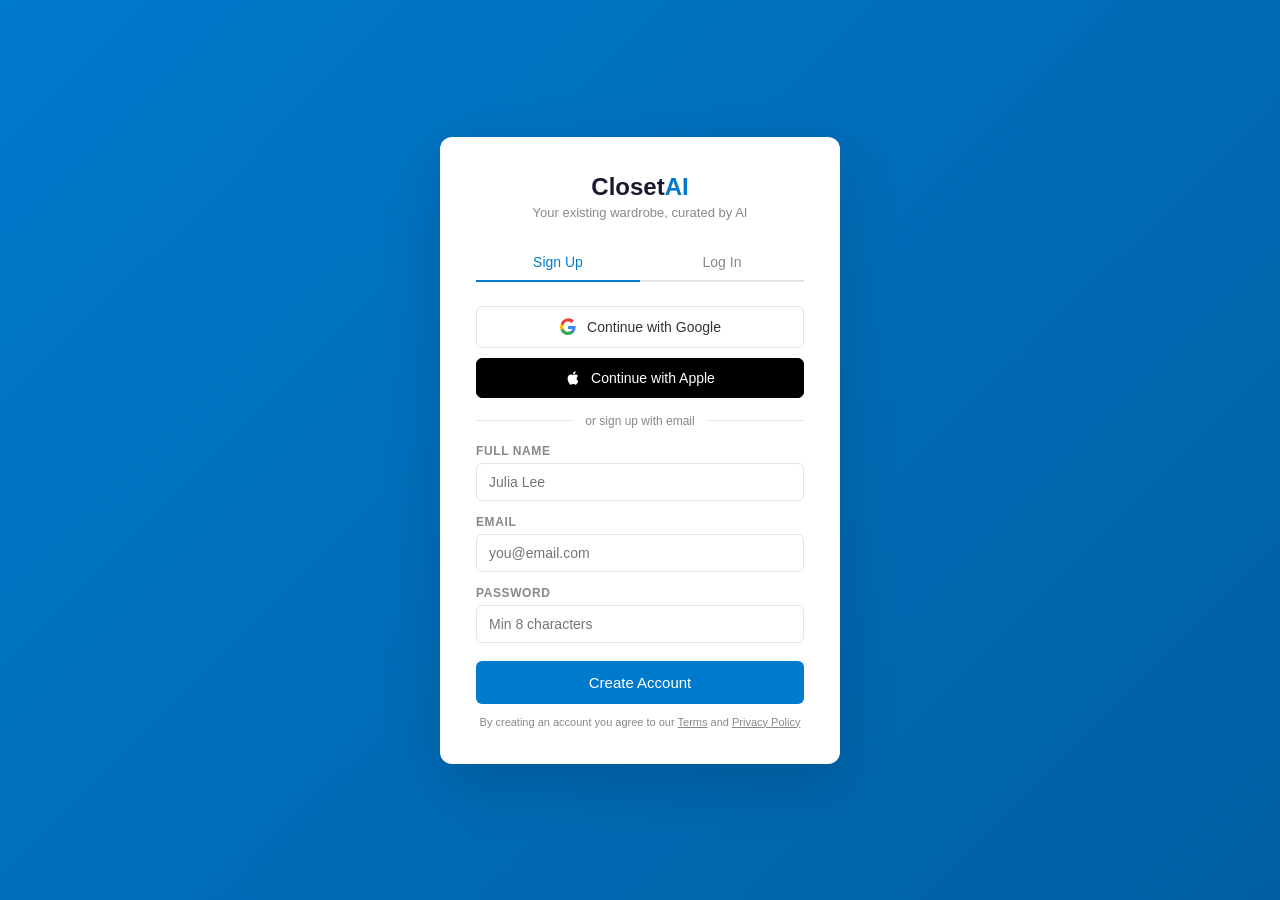
==== commit 66d8e9f3: "Revert app to original PRD-based version, delete outfits folder" ====
--- a/app/index.html
+++ b/app/index.html
@@ -5,683 +5,1042 @@
   <meta name="viewport" content="width=device-width, initial-scale=1.0" />
   <title>ClosetAI — AI Stylist From Your Closet</title>
   <style>
+    /* ── RESET & BASE ── */
     *, *::before, *::after { margin: 0; padding: 0; box-sizing: border-box; }
     :root {
-      --blue: #007acc; --blue-dark: #005fa3; --blue-light: #eaf4fb;
-      --navy: #1a1a2e; --green: #2e7d32; --text: #333; --muted: #888;
-      --border: #e4e4e4; --bg: #f5f5f5; --white: #fff; --radius: 10px;
-    }
-    body { font-family: "Helvetica Neue", Helvetica, Arial, sans-serif; background: var(--bg); color: var(--text); min-height: 100vh; font-size: 15px; overflow-x: hidden; }
-    input, button, select { font-family: inherit; }
-    .screen { display: none; min-height: 100vh; flex-direction: column; }
-    .screen.active { display: flex; }
-
-    /* APP HEADER */
+      --blue: #007acc;
+      --blue-dark: #005fa3;
+      --blue-light: #eaf4fb;
+      --navy: #1a1a2e;
+      --green: #2e7d32;
+      --text: #333;
+      --muted: #888;
+      --border: #e4e4e4;
+      --bg: #f5f5f5;
+      --white: #fff;
+      --radius: 8px;
+    }
+    body {
+      font-family: "Helvetica Neue", Helvetica, Arial, sans-serif;
+      background: var(--bg);
+      color: var(--text);
+      min-height: 100vh;
+      font-size: 15px;
+    }
+    input, button, select, textarea { font-family: inherit; }
+
+    /* ── SCREENS ── */
+    .screen { display: none; min-height: 100vh; }
+    .screen.active { display: flex; flex-direction: column; }
+
+    /* ── APP HEADER ── */
     .app-header {
+      background: var(--white);
+      border-bottom: 1px solid var(--border);
+      padding: 0 24px;
+      height: 56px;
+      display: flex;
+      align-items: center;
+      justify-content: space-between;
+      flex-shrink: 0;
+      position: sticky;
+      top: 0;
+      z-index: 50;
+    }
+    .logo { font-size: 18px; font-weight: 700; color: var(--navy); }
+    .logo span { color: var(--blue); }
+    .header-nav { display: flex; align-items: center; gap: 8px; }
+    .nav-btn {
+      background: none;
+      border: none;
+      color: var(--muted);
+      font-size: 13px;
+      cursor: pointer;
+      padding: 6px 10px;
+      border-radius: 4px;
+      transition: color 0.2s;
+    }
+    .nav-btn:hover { color: var(--blue); }
+    .nav-btn.active { color: var(--blue); font-weight: 600; }
+
+    /* ── BUTTONS ── */
+    .btn {
+      display: inline-flex; align-items: center; justify-content: center; gap: 8px;
+      padding: 10px 20px; border-radius: 6px; font-size: 14px; font-weight: 500;
+      cursor: pointer; border: none; transition: background 0.2s, transform 0.1s;
+      text-decoration: none; white-space: nowrap;
+    }
+    .btn:active { transform: scale(0.98); }
+    .btn-primary { background: var(--blue); color: var(--white); }
+    .btn-primary:hover { background: var(--blue-dark); }
+    .btn-secondary { background: var(--white); color: var(--blue); border: 1px solid var(--blue); }
+    .btn-secondary:hover { background: var(--blue-light); }
+    .btn-ghost { background: none; color: var(--muted); border: 1px solid var(--border); }
+    .btn-ghost:hover { border-color: var(--muted); color: var(--text); }
+    .btn-lg { padding: 13px 28px; font-size: 15px; }
+    .btn-full { width: 100%; }
+    .btn-oauth {
+      background: var(--white); border: 1px solid var(--border); color: var(--text);
+      padding: 11px 20px; border-radius: 6px; font-size: 14px; font-weight: 500;
+      cursor: pointer; display: flex; align-items: center; justify-content: center;
+      gap: 10px; transition: box-shadow 0.2s;
+    }
+    .btn-oauth:hover { box-shadow: 0 2px 8px rgba(0,0,0,0.1); }
+    .btn-oauth.apple { background: #000; color: #fff; border-color: #000; }
+
+    /* ── FORMS ── */
+    .form-group { margin-bottom: 14px; }
+    .form-group label { display: block; font-size: 12px; font-weight: 600; color: var(--muted); margin-bottom: 5px; text-transform: uppercase; letter-spacing: 0.05em; }
+    .form-group input {
+      width: 100%; padding: 10px 12px; border: 1px solid var(--border);
+      border-radius: 6px; font-size: 14px; outline: none; transition: border-color 0.2s;
+    }
+    .form-group input:focus { border-color: var(--blue); }
+
+    /* ── DIVIDER ── */
+    .divider { display: flex; align-items: center; gap: 12px; margin: 16px 0; color: var(--muted); font-size: 12px; }
+    .divider::before, .divider::after { content: ''; flex: 1; height: 1px; background: var(--border); }
+
+    /* ── CARDS ── */
+    .card {
+      background: var(--white); border: 1px solid var(--border);
+      border-radius: var(--radius); padding: 20px;
+    }
+
+    /* ── TAGS ── */
+    .tag {
+      display: inline-block; background: var(--blue-light); color: var(--blue);
+      font-size: 11px; padding: 2px 8px; border-radius: 3px; font-weight: 500;
+    }
+
+    /* ───────────────────────────────────────────
+       SCREEN 1: AUTH
+    ─────────────────────────────────────────── */
+    #screen-auth {
+      background: linear-gradient(135deg, #007acc 0%, #005fa3 100%);
+      align-items: center;
+      justify-content: center;
+      padding: 24px;
+    }
+    .auth-box {
+      background: var(--white);
+      border-radius: 12px;
+      padding: 36px;
+      width: 100%;
+      max-width: 400px;
+      box-shadow: 0 20px 60px rgba(0,0,0,0.15);
+    }
+    .auth-logo { text-align: center; margin-bottom: 24px; }
+    .auth-logo .logo-big { font-size: 24px; font-weight: 700; color: var(--navy); }
+    .auth-logo .logo-big span { color: var(--blue); }
+    .auth-logo p { font-size: 13px; color: var(--muted); margin-top: 4px; }
+    .auth-tabs { display: flex; border-bottom: 2px solid var(--border); margin-bottom: 24px; }
+    .auth-tab {
+      flex: 1; text-align: center; padding: 10px; font-size: 14px; font-weight: 500;
+      cursor: pointer; color: var(--muted); border-bottom: 2px solid transparent;
+      margin-bottom: -2px; transition: color 0.2s;
+    }
+    .auth-tab.active { color: var(--blue); border-bottom-color: var(--blue); }
+
+    /* ───────────────────────────────────────────
+       SCREEN 2: POST-LOGIN BANNER
+    ─────────────────────────────────────────── */
+    #screen-connect { background: var(--white); }
+    .connect-hero {
+      background: linear-gradient(135deg, #007acc 0%, #005fa3 100%);
+      color: white; padding: 60px 24px; text-align: center;
+    }
+    .connect-hero h1 { font-size: 28px; font-weight: 700; margin-bottom: 10px; }
+    .connect-hero p { font-size: 15px; opacity: 0.88; max-width: 480px; margin: 0 auto; line-height: 1.6; }
+    .connect-body { max-width: 600px; margin: 40px auto; padding: 0 24px; }
+    .connect-banner {
+      border: 2px solid var(--blue); border-radius: var(--radius);
+      padding: 24px; background: var(--blue-light); margin-bottom: 28px;
+    }
+    .connect-banner h3 { font-size: 15px; font-weight: 600; color: var(--navy); margin-bottom: 6px; }
+    .connect-banner p { font-size: 13px; color: #555; line-height: 1.55; margin-bottom: 16px; }
+    .connect-banner-btns { display: flex; gap: 10px; flex-wrap: wrap; }
+
+    /* ───────────────────────────────────────────
+       SCREEN 3: BRAND SELECTION
+    ─────────────────────────────────────────── */
+    #screen-brands { background: var(--white); }
+    .setup-header {
+      padding: 32px 24px 20px;
+      max-width: 760px; margin: 0 auto; width: 100%;
+    }
+    .setup-header .step-label { font-size: 12px; color: var(--muted); font-weight: 600; text-transform: uppercase; letter-spacing: 0.06em; margin-bottom: 6px; }
+    .setup-header h1 { font-size: 22px; font-weight: 700; color: var(--navy); margin-bottom: 6px; }
+    .setup-header p { font-size: 14px; color: var(--muted); }
+    .progress-bar { height: 4px; background: var(--border); border-radius: 2px; margin: 16px 0 0; }
+    .progress-bar-fill { height: 100%; background: var(--blue); border-radius: 2px; transition: width 0.3s; }
+    .brand-search-wrap { max-width: 760px; margin: 0 auto; padding: 0 24px 16px; }
+    .brand-search-wrap input {
+      width: 100%; padding: 10px 14px; border: 1px solid var(--border);
+      border-radius: 6px; font-size: 14px; outline: none;
+    }
+    .brand-search-wrap input:focus { border-color: var(--blue); }
+    .brand-group { max-width: 760px; margin: 0 auto; padding: 0 24px 24px; }
+    .brand-group-label { font-size: 11px; font-weight: 600; color: var(--muted); text-transform: uppercase; letter-spacing: 0.06em; margin-bottom: 10px; }
+    .brand-grid { display: flex; flex-wrap: wrap; gap: 10px; margin-bottom: 24px; }
+    .brand-tile {
+      display: flex; align-items: center; gap: 10px;
+      border: 1.5px solid var(--border); border-radius: 8px;
+      padding: 10px 14px; cursor: pointer; transition: all 0.15s;
+      background: var(--white); min-width: 140px;
+    }
+    .brand-tile:hover { border-color: var(--blue); background: var(--blue-light); }
+    .brand-tile.selected { border-color: var(--blue); background: var(--blue-light); }
+    .brand-tile.selected .brand-check { opacity: 1; }
+    .brand-avatar {
+      width: 32px; height: 32px; border-radius: 50%;
+      display: flex; align-items: center; justify-content: center;
+      font-size: 11px; font-weight: 700; color: white; flex-shrink: 0;
+    }
+    .brand-name { font-size: 13px; font-weight: 500; }
+    .brand-check { opacity: 0; color: var(--blue); font-size: 14px; margin-left: auto; transition: opacity 0.15s; }
+    .setup-footer {
+      position: sticky; bottom: 0; background: var(--white);
+      border-top: 1px solid var(--border); padding: 14px 24px;
+      display: flex; align-items: center; justify-content: space-between;
+    }
+    .selected-count { font-size: 13px; color: var(--muted); }
+    .selected-count strong { color: var(--blue); }
+
+    /* ───────────────────────────────────────────
+       SCREEN 4: CONNECTING
+    ─────────────────────────────────────────── */
+    #screen-connecting {
+      align-items: center; justify-content: center;
+      background: var(--white); padding: 40px 24px;
+    }
+    .connecting-box { text-align: center; max-width: 400px; }
+    .connecting-box h2 { font-size: 20px; font-weight: 700; margin-bottom: 8px; color: var(--navy); }
+    .connecting-box p { font-size: 14px; color: var(--muted); margin-bottom: 32px; line-height: 1.6; }
+    .retailer-status-list { text-align: left; width: 100%; margin-bottom: 32px; }
+    .retailer-status {
+      display: flex; align-items: center; gap: 12px;
+      padding: 12px 0; border-bottom: 1px solid var(--border);
+    }
+    .retailer-status:last-child { border-bottom: none; }
+    .retailer-status .brand-avatar { width: 36px; height: 36px; }
+    .retailer-status-text { flex: 1; }
+    .retailer-status-text .name { font-size: 14px; font-weight: 500; }
+    .retailer-status-text .status-line { font-size: 12px; color: var(--muted); }
+    .status-icon { font-size: 18px; }
+    .spinner {
+      width: 20px; height: 20px; border: 2px solid var(--border);
+      border-top-color: var(--blue); border-radius: 50%;
+      animation: spin 0.8s linear infinite;
+    }
+    @keyframes spin { to { transform: rotate(360deg); } }
+
+    /* ───────────────────────────────────────────
+       SCREEN 5: CLOSET
+    ─────────────────────────────────────────── */
+    #screen-closet { background: var(--bg); }
+    .closet-header {
       background: var(--white); border-bottom: 1px solid var(--border);
-      padding: 0 20px; height: 52px; display: flex; align-items: center;
-      justify-content: space-between; flex-shrink: 0; position: sticky; top: 0; z-index: 50;
-    }
-    .logo { font-size: 17px; font-weight: 700; color: var(--navy); letter-spacing: -0.3px; }
-    .logo span { color: var(--blue); }
-    .header-nav { display: flex; gap: 4px; }
-    .nav-btn { background: none; border: none; color: var(--muted); font-size: 13px; font-weight: 500; cursor: pointer; padding: 6px 10px; border-radius: 6px; transition: all 0.15s; }
-    .nav-btn:hover, .nav-btn.active { color: var(--blue); background: var(--blue-light); }
-
-    /* BUTTONS */
-    .btn { display: inline-flex; align-items: center; justify-content: center; gap: 8px; padding: 12px 24px; border-radius: 8px; font-size: 14px; font-weight: 600; cursor: pointer; border: none; transition: all 0.15s; }
-    .btn-primary { background: var(--blue); color: white; }
-    .btn-primary:hover { background: var(--blue-dark); }
-    .btn-secondary { background: var(--white); color: var(--text); border: 1px solid var(--border); }
-    .btn-secondary:hover { border-color: var(--blue); color: var(--blue); }
-    .btn-social { width: 100%; padding: 12px; border-radius: 8px; font-size: 14px; font-weight: 500; cursor: pointer; border: 1px solid var(--border); background: var(--white); display: flex; align-items: center; justify-content: center; gap: 10px; }
-    .btn-social:hover { background: var(--bg); }
-
-    /* AUTH */
-    .auth-wrapper { display: flex; align-items: center; justify-content: center; flex: 1; padding: 20px; background: linear-gradient(135deg, #f8f9fa 0%, #eaf4fb 100%); }
-    .auth-card { background: var(--white); border-radius: 16px; padding: 36px; width: 100%; max-width: 400px; box-shadow: 0 2px 20px rgba(0,0,0,0.06); }
-    .auth-card h1 { font-size: 22px; font-weight: 700; color: var(--navy); margin-bottom: 4px; }
-    .auth-card .subtitle { color: var(--muted); font-size: 14px; margin-bottom: 24px; }
-    .auth-tabs { display: flex; gap: 0; margin-bottom: 24px; border-bottom: 2px solid var(--border); }
-    .auth-tab { flex: 1; padding: 10px; text-align: center; font-size: 14px; font-weight: 600; color: var(--muted); cursor: pointer; border-bottom: 2px solid transparent; margin-bottom: -2px; transition: all 0.15s; background: none; border-top: none; border-left: none; border-right: none; }
-    .auth-tab.active { color: var(--blue); border-bottom-color: var(--blue); }
-    .form-group { margin-bottom: 16px; }
-    .form-group label { display: block; font-size: 12px; font-weight: 600; color: var(--muted); text-transform: uppercase; letter-spacing: 0.5px; margin-bottom: 6px; }
-    .form-group input { width: 100%; padding: 10px 14px; border: 1px solid var(--border); border-radius: 8px; font-size: 14px; transition: border-color 0.15s; }
-    .form-group input:focus { outline: none; border-color: var(--blue); }
-    .divider { display: flex; align-items: center; gap: 12px; margin: 20px 0; }
-    .divider::before, .divider::after { content: ''; flex: 1; height: 1px; background: var(--border); }
-    .divider span { font-size: 12px; color: var(--muted); }
-
-    /* BANNER */
-    .banner { background: var(--blue-light); border: 1px solid #b8dcf0; border-radius: 10px; padding: 16px; margin: 16px; display: flex; align-items: flex-start; gap: 12px; }
-    .banner-icon { font-size: 20px; flex-shrink: 0; }
-    .banner h3 { font-size: 14px; font-weight: 600; margin-bottom: 4px; }
-    .banner p { font-size: 13px; color: var(--muted); line-height: 1.4; }
-    .banner-actions { display: flex; gap: 8px; margin-top: 10px; }
-    .banner-actions .btn { font-size: 12px; padding: 6px 14px; }
-
-    /* CONTENT */
-    .content { flex: 1; padding: 16px; overflow-y: auto; }
-
-    /* CLOSET */
-    .category-tabs { display: flex; gap: 8px; padding: 0 0 16px; overflow-x: auto; flex-shrink: 0; }
-    .category-tab { padding: 6px 16px; border-radius: 20px; font-size: 13px; font-weight: 500; cursor: pointer; white-space: nowrap; border: 1px solid var(--border); background: var(--white); color: var(--text); transition: all 0.15s; }
-    .category-tab.active { background: var(--blue); color: white; border-color: var(--blue); }
-    .closet-grid { display: grid; grid-template-columns: repeat(3, 1fr); gap: 10px; }
-    .closet-item { background: var(--white); border-radius: 10px; overflow: hidden; cursor: pointer; transition: transform 0.15s, box-shadow 0.15s; border: 1px solid var(--border); }
-    .closet-item:hover { transform: translateY(-2px); box-shadow: 0 4px 12px rgba(0,0,0,0.08); }
-    .closet-item-img { width: 100%; aspect-ratio: 3/4; object-fit: cover; display: block; background: #f0eeeb; }
-    .closet-item-placeholder { width: 100%; aspect-ratio: 3/4; display: flex; flex-direction: column; align-items: center; justify-content: center; font-size: 32px; }
-    .closet-item-info { padding: 8px; }
-    .closet-item-name { font-size: 11px; font-weight: 600; line-height: 1.3; display: -webkit-box; -webkit-line-clamp: 2; -webkit-box-orient: vertical; overflow: hidden; }
-    .closet-item-brand { font-size: 10px; color: var(--muted); margin-top: 2px; }
-    .closet-item-color { width: 12px; height: 12px; border-radius: 50%; display: inline-block; border: 1px solid rgba(0,0,0,0.1); margin-top: 4px; }
-    .closet-count { font-size: 13px; color: var(--muted); margin-bottom: 12px; }
-
-    /* OUTFIT CAROUSEL */
-    .outfit-section { flex: 1; display: flex; flex-direction: column; overflow: hidden; }
-    .outfit-context { padding: 16px; background: var(--white); border-bottom: 1px solid var(--border); }
-    .context-row { display: flex; gap: 12px; align-items: center; flex-wrap: wrap; }
-    .context-chip { display: flex; align-items: center; gap: 6px; padding: 6px 12px; background: var(--bg); border-radius: 20px; font-size: 12px; font-weight: 500; }
-    .occasion-select { padding: 6px 12px; border-radius: 20px; border: 1px solid var(--border); font-size: 12px; font-weight: 500; background: var(--white); cursor: pointer; }
-
-    .carousel-wrapper { flex: 1; position: relative; overflow: hidden; }
-    .carousel-track {
-      display: flex; height: 100%; overflow-x: auto; scroll-snap-type: x mandatory;
-      -webkit-overflow-scrolling: touch; scrollbar-width: none;
-    }
-    .carousel-track::-webkit-scrollbar { display: none; }
-    .carousel-slide {
-      flex: 0 0 100%; scroll-snap-align: start; height: 100%; overflow-y: auto;
-      padding: 16px; display: flex; flex-direction: column; gap: 16px;
-    }
-
-    .carousel-nav { display: flex; align-items: center; justify-content: center; gap: 12px; padding: 12px; background: var(--white); border-top: 1px solid var(--border); }
-    .carousel-arrow { width: 36px; height: 36px; border-radius: 50%; border: 1px solid var(--border); background: var(--white); cursor: pointer; font-size: 16px; display: flex; align-items: center; justify-content: center; transition: all 0.15s; }
-    .carousel-arrow:hover { background: var(--blue); color: white; border-color: var(--blue); }
-    .carousel-dots { display: flex; gap: 6px; }
-    .carousel-dot { width: 8px; height: 8px; border-radius: 50%; background: var(--border); transition: all 0.2s; cursor: pointer; }
-    .carousel-dot.active { background: var(--blue); width: 24px; border-radius: 4px; }
-
-    /* OUTFIT CARD */
-    .outfit-card { background: var(--white); border-radius: 12px; overflow: hidden; box-shadow: 0 2px 8px rgba(0,0,0,0.06); }
-    .outfit-card-header { padding: 14px 16px; border-bottom: 1px solid var(--border); }
-    .outfit-card-title { font-size: 15px; font-weight: 700; }
-    .outfit-card-occasion { font-size: 11px; color: var(--blue); font-weight: 600; text-transform: uppercase; letter-spacing: 0.5px; margin-top: 2px; }
-
-    /* VIEW TOGGLE */
-    .view-toggle { display: flex; border-radius: 8px; overflow: hidden; border: 1px solid var(--border); margin: 0 16px; }
-    .view-toggle-btn { flex: 1; padding: 8px; font-size: 12px; font-weight: 600; text-align: center; cursor: pointer; background: var(--white); border: none; color: var(--muted); transition: all 0.15s; }
-    .view-toggle-btn.active { background: var(--blue); color: white; }
-
-    /* FLAT LAY VIEW */
-    .flatlay-view { position: relative; }
-    .flatlay-img { width: 100%; display: block; border-radius: 0; }
-    .palette-strip { display: flex; padding: 12px 16px; gap: 8px; align-items: center; }
-    .palette-swatch { width: 24px; height: 24px; border-radius: 50%; border: 2px solid white; box-shadow: 0 1px 4px rgba(0,0,0,0.15); }
-    .palette-name { font-size: 12px; font-weight: 600; color: var(--muted); margin-left: 8px; }
-
-    /* AVATAR VIEW */
-    .avatar-view { padding: 20px; display: flex; flex-direction: column; align-items: center; gap: 16px; }
-    .avatar-outfit-display { position: relative; width: 260px; height: 400px; }
-    .avatar-silhouette { width: 100%; height: 100%; display: flex; flex-direction: column; align-items: center; }
-    .avatar-slot { position: absolute; border-radius: 8px; overflow: hidden; box-shadow: 0 2px 8px rgba(0,0,0,0.1); border: 2px solid white; }
-    .avatar-slot img { width: 100%; height: 100%; object-fit: cover; }
-    .avatar-slot-label { position: absolute; bottom: 0; left: 0; right: 0; background: rgba(0,0,0,0.6); color: white; font-size: 9px; padding: 2px 4px; text-align: center; font-weight: 600; }
-
-    /* ITEMS VIEW */
-    .items-grid { display: grid; grid-template-columns: repeat(3, 1fr); gap: 8px; padding: 12px 16px; }
-    .outfit-item-card { background: var(--bg); border-radius: 8px; overflow: hidden; text-align: center; }
-    .outfit-item-img { width: 100%; aspect-ratio: 1; object-fit: cover; display: block; }
-    .outfit-item-placeholder { width: 100%; aspect-ratio: 1; display: flex; align-items: center; justify-content: center; font-size: 28px; }
-    .outfit-item-label { padding: 6px; font-size: 10px; font-weight: 600; line-height: 1.2; }
-    .outfit-item-slot { font-size: 9px; color: var(--blue); font-weight: 700; text-transform: uppercase; }
-
-    /* SUGGESTION */
-    .suggestion-strip { padding: 12px 16px; background: linear-gradient(90deg, #fef9f0, #fff5f5); border-top: 1px solid #f0e6d6; }
-    .suggestion-label { font-size: 11px; font-weight: 700; color: var(--blue); text-transform: uppercase; letter-spacing: 0.5px; margin-bottom: 8px; }
-    .suggestion-items { display: flex; gap: 10px; overflow-x: auto; padding-bottom: 4px; }
-    .suggestion-card { flex: 0 0 120px; background: var(--white); border-radius: 8px; overflow: hidden; border: 1px solid var(--border); }
-    .suggestion-card img { width: 100%; aspect-ratio: 1; object-fit: cover; }
-    .suggestion-info { padding: 6px; }
-    .suggestion-info .name { font-size: 10px; font-weight: 600; }
-    .suggestion-info .price { font-size: 10px; color: var(--green); font-weight: 700; }
-    .suggestion-info .shop-link { font-size: 9px; color: var(--blue); font-weight: 600; cursor: pointer; }
-
-    /* STYLE NOTE */
-    .style-note { margin: 0 16px 12px; padding: 12px; background: var(--blue-light); border-radius: 8px; }
-    .style-note-label { font-size: 10px; font-weight: 700; color: var(--blue); text-transform: uppercase; margin-bottom: 4px; }
-    .style-note p { font-size: 12px; color: var(--text); line-height: 1.4; }
+      padding: 20px 24px 0; position: sticky; top: 56px; z-index: 40;
+    }
+    .closet-header-top {
+      display: flex; align-items: center; justify-content: space-between; margin-bottom: 14px;
+    }
+    .closet-header-top h2 { font-size: 18px; font-weight: 700; color: var(--navy); }
+    .closet-header-top .item-count { font-size: 13px; color: var(--muted); }
+    .category-tabs { display: flex; gap: 4px; overflow-x: auto; padding-bottom: 0; }
+    .cat-tab {
+      padding: 8px 14px; font-size: 13px; font-weight: 500; color: var(--muted);
+      border-bottom: 2px solid transparent; cursor: pointer; white-space: nowrap;
+      transition: color 0.15s; background: none; border-top: none; border-left: none; border-right: none;
+    }
+    .cat-tab.active { color: var(--blue); border-bottom-color: var(--blue); }
+    .closet-body { max-width: 900px; margin: 0 auto; padding: 24px; }
+    .closet-grid {
+      display: grid; grid-template-columns: repeat(auto-fill, minmax(150px, 1fr)); gap: 14px;
+    }
+    .closet-item {
+      background: var(--white); border: 1px solid var(--border); border-radius: var(--radius);
+      overflow: hidden; cursor: pointer; transition: box-shadow 0.2s;
+    }
+    .closet-item:hover { box-shadow: 0 4px 16px rgba(0,0,0,0.08); }
+    .item-image {
+      width: 100%; aspect-ratio: 3/4; display: flex; align-items: center;
+      justify-content: center; font-size: 36px; background: #f8f8f8;
+    }
+    .item-info { padding: 10px; }
+    .item-info .item-name { font-size: 12px; font-weight: 600; color: var(--text); margin-bottom: 2px; white-space: nowrap; overflow: hidden; text-overflow: ellipsis; }
+    .item-info .item-brand { font-size: 11px; color: var(--muted); }
+    .item-color-dot { display: inline-block; width: 10px; height: 10px; border-radius: 50%; border: 1px solid rgba(0,0,0,0.1); margin-left: 4px; vertical-align: middle; }
+    .add-item-btn {
+      background: var(--white); border: 2px dashed var(--border); border-radius: var(--radius);
+      display: flex; flex-direction: column; align-items: center; justify-content: center;
+      gap: 6px; cursor: pointer; aspect-ratio: 3/4; color: var(--muted);
+      font-size: 13px; transition: border-color 0.2s;
+    }
+    .add-item-btn:hover { border-color: var(--blue); color: var(--blue); }
+    .add-item-btn .plus { font-size: 24px; }
+    .generate-cta {
+      position: fixed; bottom: 0; left: 0; right: 0;
+      background: var(--white); border-top: 1px solid var(--border);
+      padding: 14px 24px; display: flex; align-items: center; justify-content: space-between; gap: 12px;
+    }
+    .generate-cta p { font-size: 13px; color: var(--muted); }
+    .generate-cta strong { color: var(--text); }
+
+    /* ───────────────────────────────────────────
+       SCREEN 6: OUTFIT GENERATION (CONTEXT)
+    ─────────────────────────────────────────── */
+    #screen-generate { background: var(--bg); }
+    .generate-body { max-width: 560px; margin: 0 auto; padding: 32px 24px 120px; }
+    .generate-body h2 { font-size: 20px; font-weight: 700; color: var(--navy); margin-bottom: 6px; }
+    .generate-body .subtitle { font-size: 14px; color: var(--muted); margin-bottom: 28px; }
+    .context-card { background: var(--white); border: 1px solid var(--border); border-radius: var(--radius); padding: 20px; margin-bottom: 16px; }
+    .context-card h3 { font-size: 13px; font-weight: 600; color: var(--muted); text-transform: uppercase; letter-spacing: 0.06em; margin-bottom: 14px; }
+    .weather-display { display: flex; align-items: center; gap: 16px; }
+    .weather-icon { font-size: 40px; }
+    .weather-info .temp { font-size: 28px; font-weight: 700; color: var(--navy); }
+    .weather-info .condition { font-size: 13px; color: var(--muted); }
+    .weather-info .location { font-size: 12px; color: var(--muted); }
+    .occasion-grid { display: grid; grid-template-columns: repeat(3, 1fr); gap: 8px; }
+    .occasion-tile {
+      border: 1.5px solid var(--border); border-radius: 6px; padding: 12px 8px;
+      text-align: center; cursor: pointer; transition: all 0.15s;
+    }
+    .occasion-tile:hover { border-color: var(--blue); background: var(--blue-light); }
+    .occasion-tile.selected { border-color: var(--blue); background: var(--blue-light); }
+    .occasion-tile .occ-icon { font-size: 22px; margin-bottom: 4px; }
+    .occasion-tile .occ-label { font-size: 12px; font-weight: 500; color: var(--text); }
+    .style-chips { display: flex; flex-wrap: wrap; gap: 8px; }
+    .style-chip {
+      padding: 6px 14px; border-radius: 20px; font-size: 13px; font-weight: 500;
+      border: 1.5px solid var(--border); cursor: pointer; transition: all 0.15s; background: var(--white);
+    }
+    .style-chip:hover { border-color: var(--blue); }
+    .style-chip.selected { border-color: var(--blue); background: var(--blue-light); color: var(--blue); }
+    .generate-footer {
+      position: fixed; bottom: 0; left: 0; right: 0;
+      background: var(--white); border-top: 1px solid var(--border);
+      padding: 14px 24px;
+    }
+
+    /* ───────────────────────────────────────────
+       SCREEN 7: LOADING
+    ─────────────────────────────────────────── */
+    #screen-loading {
+      background: var(--white); align-items: center; justify-content: center; flex-direction: column;
+    }
+    .loading-content { text-align: center; }
+    .loading-spinner {
+      width: 56px; height: 56px; border: 4px solid var(--border);
+      border-top-color: var(--blue); border-radius: 50%;
+      animation: spin 1s linear infinite; margin: 0 auto 24px;
+    }
+    .loading-content h2 { font-size: 18px; font-weight: 700; color: var(--navy); margin-bottom: 8px; }
+    .loading-content p { font-size: 14px; color: var(--muted); }
+    .loading-steps { margin-top: 28px; text-align: left; }
+    .loading-step { display: flex; align-items: center; gap: 10px; padding: 8px 0; font-size: 13px; color: var(--muted); }
+    .loading-step.done { color: var(--green); }
+    .loading-step.active { color: var(--blue); font-weight: 500; }
+    .step-dot { width: 8px; height: 8px; border-radius: 50%; background: var(--border); flex-shrink: 0; }
+    .loading-step.done .step-dot { background: var(--green); }
+    .loading-step.active .step-dot { background: var(--blue); }
+
+    /* ───────────────────────────────────────────
+       SCREEN 8: OUTFIT RESULTS
+    ─────────────────────────────────────────── */
+    #screen-outfits { background: var(--bg); }
+    .outfits-header {
+      background: var(--white); border-bottom: 1px solid var(--border);
+      padding: 16px 24px; display: flex; align-items: center; justify-content: space-between;
+    }
+    .outfits-header h2 { font-size: 18px; font-weight: 700; color: var(--navy); }
+    .outfits-header .regen-btn {
+      background: none; border: 1px solid var(--border); color: var(--muted);
+      padding: 6px 12px; border-radius: 5px; font-size: 13px; cursor: pointer; transition: all 0.15s;
+    }
+    .outfits-header .regen-btn:hover { border-color: var(--blue); color: var(--blue); }
+    .outfit-tabs { display: flex; gap: 8px; padding: 16px 24px 0; overflow-x: auto; background: var(--white); border-bottom: 1px solid var(--border); }
+    .outfit-tab {
+      padding: 8px 16px; border-radius: 6px 6px 0 0; font-size: 13px; font-weight: 500;
+      cursor: pointer; color: var(--muted); border: 1px solid transparent;
+      border-bottom: none; white-space: nowrap; background: none; transition: all 0.15s;
+    }
+    .outfit-tab.active { color: var(--blue); border-color: var(--border); border-bottom: 1px solid var(--white); background: var(--white); margin-bottom: -1px; }
+    .outfits-body { max-width: 700px; margin: 0 auto; padding: 24px 24px 100px; }
+    .outfit-panel { display: none; }
+    .outfit-panel.active { display: block; }
+    .outfit-palette-bar { display: flex; gap: 0; border-radius: 8px; overflow: hidden; margin-bottom: 20px; height: 48px; }
+    .palette-swatch { flex: 1; }
+    .palette-info { display: flex; align-items: center; justify-content: space-between; margin-bottom: 16px; }
+    .palette-name { font-size: 16px; font-weight: 700; color: var(--navy); }
+    .occasion-badge { font-size: 12px; padding: 3px 10px; border-radius: 10px; background: var(--blue-light); color: var(--blue); font-weight: 500; }
+    .styling-note { font-size: 13px; color: #555; line-height: 1.6; padding: 14px; background: var(--white); border-left: 3px solid var(--blue); border-radius: 0 6px 6px 0; margin-bottom: 20px; font-style: italic; }
+    .outfit-slots { display: flex; flex-direction: column; gap: 10px; margin-bottom: 20px; }
+    .outfit-slot {
+      background: var(--white); border: 1px solid var(--border); border-radius: var(--radius);
+      display: flex; align-items: center; gap: 14px; padding: 12px 14px;
+    }
+    .slot-icon { font-size: 28px; width: 44px; height: 44px; background: var(--bg); border-radius: 8px; display: flex; align-items: center; justify-content: center; flex-shrink: 0; }
+    .slot-info { flex: 1; }
+    .slot-type { font-size: 11px; color: var(--muted); font-weight: 600; text-transform: uppercase; letter-spacing: 0.05em; }
+    .slot-item { font-size: 14px; font-weight: 500; color: var(--text); }
+    .slot-brand { font-size: 12px; color: var(--muted); }
+    .slot-color { width: 16px; height: 16px; border-radius: 50%; border: 1px solid rgba(0,0,0,0.1); flex-shrink: 0; }
+    .slot-suggestion {
+      background: #fff9f0; border: 1px dashed #f0a040; border-radius: var(--radius);
+      display: flex; align-items: center; gap: 14px; padding: 12px 14px;
+    }
+    .slot-suggestion .slot-type { color: #b36000; }
+    .slot-suggestion .slot-item { color: #b36000; }
+    .slot-suggestion .shop-btn {
+      font-size: 12px; padding: 4px 10px; background: #f0a040; color: white;
+      border: none; border-radius: 4px; cursor: pointer; font-weight: 500; white-space: nowrap;
+    }
+    .suggestion-section { margin-top: 20px; }
+    .suggestion-section h3 { font-size: 13px; font-weight: 600; color: var(--muted); text-transform: uppercase; letter-spacing: 0.06em; margin-bottom: 12px; }
+    .suggestion-cards { display: grid; grid-template-columns: repeat(2, 1fr); gap: 12px; }
+    .suggestion-card { background: var(--white); border: 1px solid var(--border); border-radius: var(--radius); padding: 14px; }
+    .suggestion-card .s-image { font-size: 28px; margin-bottom: 8px; }
+    .suggestion-card .s-name { font-size: 13px; font-weight: 600; margin-bottom: 2px; }
+    .suggestion-card .s-brand { font-size: 11px; color: var(--muted); margin-bottom: 6px; }
+    .suggestion-card .s-price { font-size: 13px; font-weight: 700; color: var(--text); margin-bottom: 10px; }
+    .suggestion-card .s-btn { width: 100%; text-align: center; }
+    .wishlist-btn { background: none; border: none; font-size: 20px; cursor: pointer; padding: 4px; }
 
     /* RESPONSIVE */
-    @media (min-width: 768px) {
-      .closet-grid { grid-template-columns: repeat(4, 1fr); }
-      .items-grid { grid-template-columns: repeat(4, 1fr); }
-    }
-    @media (min-width: 1024px) {
-      .closet-grid { grid-template-columns: repeat(5, 1fr); }
-    }
-
-    /* GENERATE BTN */
-    .generate-bar { padding: 12px 16px; background: var(--white); border-top: 1px solid var(--border); }
-    .generate-bar .btn { width: 100%; padding: 14px; font-size: 15px; }
-
-    /* LOADING */
-    .loading-overlay { position: fixed; inset: 0; background: rgba(255,255,255,0.95); display: flex; flex-direction: column; align-items: center; justify-content: center; z-index: 100; }
-    .spinner { width: 40px; height: 40px; border: 3px solid var(--border); border-top-color: var(--blue); border-radius: 50%; animation: spin 0.8s linear infinite; }
-    @keyframes spin { to { transform: rotate(360deg); } }
-    .loading-text { margin-top: 16px; font-size: 14px; color: var(--muted); font-weight: 500; }
-
-    /* SWIPE HINT */
-    .swipe-hint { text-align: center; font-size: 12px; color: var(--muted); padding: 4px; }
+    @media (max-width: 480px) {
+      .auth-box { padding: 24px; }
+      .occasion-grid { grid-template-columns: repeat(2, 1fr); }
+      .suggestion-cards { grid-template-columns: 1fr; }
+      .closet-grid { grid-template-columns: repeat(auto-fill, minmax(130px, 1fr)); }
+    }
   </style>
 </head>
 <body>
 
-<!-- ============ AUTH SCREEN ============ -->
+<!-- ══════════════════════════════════════
+     SCREEN 1: AUTH
+══════════════════════════════════════ -->
 <div id="screen-auth" class="screen active">
-  <div class="auth-wrapper">
-    <div class="auth-card">
-      <div style="text-align:center; margin-bottom: 20px;">
-        <div style="font-size: 28px; font-weight: 800; color: var(--navy);">Closet<span style="color:var(--blue)">AI</span></div>
-        <div class="subtitle">Your AI personal stylist</div>
+  <div class="auth-box">
+    <div class="auth-logo">
+      <div class="logo-big">Closet<span>AI</span></div>
+      <p>Your existing wardrobe, curated by AI</p>
+    </div>
+
+    <div class="auth-tabs">
+      <div class="auth-tab active" onclick="switchAuthTab('signup')">Sign Up</div>
+      <div class="auth-tab" onclick="switchAuthTab('login')">Log In</div>
+    </div>
+
+    <div id="form-signup">
+      <button class="btn-oauth btn-full" onclick="demoLogin()">
+        <svg width="18" height="18" viewBox="0 0 18 18"><path fill="#4285F4" d="M16.51 8H8.98v3h4.3c-.18 1-.74 1.48-1.6 2.04v2.01h2.6a7.8 7.8 0 0 0 2.38-5.88c0-.57-.05-.66-.15-1.18z"/><path fill="#34A853" d="M8.98 17c2.16 0 3.97-.72 5.3-1.94l-2.6-2.04a4.8 4.8 0 0 1-7.18-2.54H1.83v2.07A8 8 0 0 0 8.98 17z"/><path fill="#FBBC05" d="M4.5 10.48A4.8 4.8 0 0 1 4.5 7.5V5.43H1.83a8 8 0 0 0 0 7.14L4.5 10.48z"/><path fill="#EA4335" d="M8.98 3.58c1.32 0 2.44.45 3.35 1.35l2.5-2.5A8 8 0 0 0 1.83 5.43L4.5 7.5a4.77 4.77 0 0 1 4.48-3.92z"/></svg>
+        Continue with Google
+      </button>
+      <button class="btn-oauth apple btn-full" style="margin-top:10px" onclick="demoLogin()">
+        <svg width="16" height="16" viewBox="0 0 24 24" fill="white"><path d="M18.71 19.5c-.83 1.24-1.71 2.45-3.05 2.47-1.34.03-1.77-.79-3.29-.79-1.53 0-2 .77-3.27.82-1.31.05-2.3-1.32-3.14-2.53C4.25 17 2.94 12.45 4.7 9.39c.87-1.52 2.43-2.48 4.12-2.51 1.28-.02 2.5.87 3.29.87.78 0 2.26-1.07 3.8-.91.65.03 2.47.26 3.64 1.98-.09.06-2.17 1.28-2.15 3.81.03 3.02 2.65 4.03 2.68 4.04-.03.07-.42 1.44-1.38 2.83M13 3.5c.73-.83 1.94-1.46 2.94-1.5.13 1.17-.34 2.35-1.04 3.19-.69.85-1.83 1.51-2.95 1.42-.15-1.15.41-2.35 1.05-3.11z"/></svg>
+        Continue with Apple
+      </button>
+      <div class="divider">or sign up with email</div>
+      <div class="form-group"><label>Full Name</label><input type="text" placeholder="Julia Lee" /></div>
+      <div class="form-group"><label>Email</label><input type="email" placeholder="you@email.com" /></div>
+      <div class="form-group"><label>Password</label><input type="password" placeholder="Min 8 characters" /></div>
+      <button class="btn btn-primary btn-full btn-lg" style="margin-top:4px" onclick="demoLogin()">Create Account</button>
+      <p style="font-size:11px;color:var(--muted);text-align:center;margin-top:12px">By creating an account you agree to our <u>Terms</u> and <u>Privacy Policy</u></p>
+    </div>
+
+    <div id="form-login" style="display:none">
+      <button class="btn-oauth btn-full" onclick="demoLogin()">
+        <svg width="18" height="18" viewBox="0 0 18 18"><path fill="#4285F4" d="M16.51 8H8.98v3h4.3c-.18 1-.74 1.48-1.6 2.04v2.01h2.6a7.8 7.8 0 0 0 2.38-5.88c0-.57-.05-.66-.15-1.18z"/><path fill="#34A853" d="M8.98 17c2.16 0 3.97-.72 5.3-1.94l-2.6-2.04a4.8 4.8 0 0 1-7.18-2.54H1.83v2.07A8 8 0 0 0 8.98 17z"/><path fill="#FBBC05" d="M4.5 10.48A4.8 4.8 0 0 1 4.5 7.5V5.43H1.83a8 8 0 0 0 0 7.14L4.5 10.48z"/><path fill="#EA4335" d="M8.98 3.58c1.32 0 2.44.45 3.35 1.35l2.5-2.5A8 8 0 0 0 1.83 5.43L4.5 7.5a4.77 4.77 0 0 1 4.48-3.92z"/></svg>
+        Continue with Google
+      </button>
+      <div class="divider">or log in with email</div>
+      <div class="form-group"><label>Email</label><input type="email" placeholder="you@email.com" /></div>
+      <div class="form-group"><label>Password</label><input type="password" placeholder="Password" /></div>
+      <p style="text-align:right;font-size:12px;margin-top:-8px;margin-bottom:14px"><a href="#" style="color:var(--blue)">Forgot password?</a></p>
+      <button class="btn btn-primary btn-full btn-lg" onclick="demoLogin()">Log In</button>
+    </div>
+  </div>
+</div>
+
+<!-- ══════════════════════════════════════
+     SCREEN 2: CONNECT SHOPPING ACCOUNT
+══════════════════════════════════════ -->
+<div id="screen-connect" class="screen">
+  <div class="connect-hero">
+    <h1>Welcome to ClosetAI 👋</h1>
+    <p>Let's build your digital wardrobe. First, a quick tip to get the most out of the app.</p>
+  </div>
+  <div class="connect-body">
+    <div class="connect-banner">
+      <h3>💡 Recommended: Connect your shopping account</h3>
+      <p>We recommend connecting the Google or Apple account you normally use when shopping online. This allows us to securely retrieve your purchase history and build your closet automatically — so you don't have to upload each item manually.</p>
+      <div class="connect-banner-btns">
+        <button class="btn btn-primary" onclick="goTo('screen-brands')">Connect Shopping Account</button>
+        <button class="btn btn-ghost" onclick="goTo('screen-brands')">Skip for now</button>
       </div>
-      <div class="auth-tabs">
-        <button class="auth-tab active" onclick="showAuthTab('login')">Log In</button>
-        <button class="auth-tab" onclick="showAuthTab('signup')">Sign Up</button>
-      </div>
-      <div id="auth-login">
-        <button class="btn-social" onclick="demoLogin()">
-          <svg width="18" height="18" viewBox="0 0 24 24"><path d="M22.56 12.25c0-.78-.07-1.53-.2-2.25H12v4.26h5.92a5.06 5.06 0 01-2.2 3.32v2.77h3.57c2.08-1.92 3.28-4.74 3.28-8.1z" fill="#4285F4"/><path d="M12 23c2.97 0 5.46-.98 7.28-2.66l-3.57-2.77c-.98.66-2.23 1.06-3.71 1.06-2.86 0-5.29-1.93-6.16-4.53H2.18v2.84C3.99 20.53 7.7 23 12 23z" fill="#34A853"/><path d="M5.84 14.09c-.22-.66-.35-1.36-.35-2.09s.13-1.43.35-2.09V7.07H2.18C1.43 8.55 1 10.22 1 12s.43 3.45 1.18 4.93l2.85-2.22.81-.62z" fill="#FBBC05"/><path d="M12 5.38c1.62 0 3.06.56 4.21 1.64l3.15-3.15C17.45 2.09 14.97 1 12 1 7.7 1 3.99 3.47 2.18 7.07l3.66 2.84c.87-2.6 3.3-4.53 6.16-4.53z" fill="#EA4335"/></svg>
-          Continue with Google
-        </button>
-        <button class="btn-social" style="margin-top:8px" onclick="demoLogin()">
-          <svg width="18" height="18" viewBox="0 0 24 24" fill="#000"><path d="M17.05 20.28c-.98.95-2.05.8-3.08.35-1.09-.46-2.09-.48-3.24 0-1.44.62-2.2.44-3.06-.35C2.79 15.25 3.51 7.59 9.05 7.31c1.35.07 2.29.74 3.08.8 1.18-.24 2.31-.93 3.57-.84 1.51.12 2.65.72 3.4 1.8-3.12 1.87-2.38 5.98.48 7.13-.57 1.5-1.31 2.99-2.54 4.09zM12.03 7.25c-.15-2.23 1.66-4.07 3.74-4.25.29 2.58-2.34 4.5-3.74 4.25z"/></svg>
-          Continue with Apple
-        </button>
-        <div class="divider"><span>or</span></div>
-        <div class="form-group"><label>Email</label><input type="email" placeholder="you@email.com" /></div>
-        <div class="form-group"><label>Password</label><input type="password" placeholder="Enter password" /></div>
-        <button class="btn btn-primary" style="width:100%" onclick="demoLogin()">Log In</button>
-      </div>
-      <div id="auth-signup" style="display:none">
-        <button class="btn-social" onclick="demoLogin()">
-          <svg width="18" height="18" viewBox="0 0 24 24"><path d="M22.56 12.25c0-.78-.07-1.53-.2-2.25H12v4.26h5.92a5.06 5.06 0 01-2.2 3.32v2.77h3.57c2.08-1.92 3.28-4.74 3.28-8.1z" fill="#4285F4"/><path d="M12 23c2.97 0 5.46-.98 7.28-2.66l-3.57-2.77c-.98.66-2.23 1.06-3.71 1.06-2.86 0-5.29-1.93-6.16-4.53H2.18v2.84C3.99 20.53 7.7 23 12 23z" fill="#34A853"/><path d="M5.84 14.09c-.22-.66-.35-1.36-.35-2.09s.13-1.43.35-2.09V7.07H2.18C1.43 8.55 1 10.22 1 12s.43 3.45 1.18 4.93l2.85-2.22.81-.62z" fill="#FBBC05"/><path d="M12 5.38c1.62 0 3.06.56 4.21 1.64l3.15-3.15C17.45 2.09 14.97 1 12 1 7.7 1 3.99 3.47 2.18 7.07l3.66 2.84c.87-2.6 3.3-4.53 6.16-4.53z" fill="#EA4335"/></svg>
-          Sign up with Google
-        </button>
-        <button class="btn-social" style="margin-top:8px" onclick="demoLogin()">
-          <svg width="18" height="18" viewBox="0 0 24 24" fill="#000"><path d="M17.05 20.28c-.98.95-2.05.8-3.08.35-1.09-.46-2.09-.48-3.24 0-1.44.62-2.2.44-3.06-.35C2.79 15.25 3.51 7.59 9.05 7.31c1.35.07 2.29.74 3.08.8 1.18-.24 2.31-.93 3.57-.84 1.51.12 2.65.72 3.4 1.8-3.12 1.87-2.38 5.98.48 7.13-.57 1.5-1.31 2.99-2.54 4.09zM12.03 7.25c-.15-2.23 1.66-4.07 3.74-4.25.29 2.58-2.34 4.5-3.74 4.25z"/></svg>
-          Sign up with Apple
-        </button>
-        <div class="divider"><span>or</span></div>
-        <div class="form-group"><label>Full Name</label><input type="text" placeholder="Your full name" /></div>
-        <div class="form-group"><label>Email</label><input type="email" placeholder="you@email.com" /></div>
-        <div class="form-group"><label>Password</label><input type="password" placeholder="Create password" /></div>
-        <button class="btn btn-primary" style="width:100%" onclick="demoLogin()">Create Account</button>
-      </div>
+    </div>
+    <div style="text-align:center;color:var(--muted);font-size:13px;line-height:1.7">
+      <p>🔒 Your credentials are encrypted and used solely to retrieve your purchase history.</p>
+      <p>We never store retailer passwords after retrieval is complete.</p>
     </div>
   </div>
 </div>
 
-<!-- ============ MAIN APP ============ -->
-<div id="screen-app" class="screen">
+<!-- ══════════════════════════════════════
+     SCREEN 3: BRAND SELECTION
+══════════════════════════════════════ -->
+<div id="screen-brands" class="screen">
+  <div class="setup-header">
+    <div class="step-label">Step 1 of 2 — Build Your Closet</div>
+    <h1>Which brands do you shop?</h1>
+    <p>Select all the brands you regularly buy from. We'll retrieve your purchase history automatically.</p>
+    <div class="progress-bar"><div class="progress-bar-fill" style="width:50%"></div></div>
+  </div>
+  <div class="brand-search-wrap">
+    <input type="text" id="brand-search" placeholder="🔍  Search brands..." oninput="filterBrands(this.value)" />
+  </div>
+  <div id="brand-list" class="brand-group">
+    <!-- injected by JS -->
+  </div>
+  <div class="setup-footer">
+    <span class="selected-count"><strong id="selected-brand-count">0</strong> brands selected</span>
+    <button class="btn btn-primary" onclick="goConnect()">Connect &amp; Import →</button>
+  </div>
+</div>
+
+<!-- ══════════════════════════════════════
+     SCREEN 4: CONNECTING / LOADING CLOSET
+══════════════════════════════════════ -->
+<div id="screen-connecting" class="screen">
+  <div class="connecting-box">
+    <div style="font-size:48px;margin-bottom:16px">🔄</div>
+    <h2>Building your closet…</h2>
+    <p>We're securely connecting to your retailer accounts and importing your purchase history.</p>
+    <div id="retailer-status-list" class="retailer-status-list"></div>
+    <button id="view-closet-btn" class="btn btn-primary btn-full" style="display:none" onclick="goTo('screen-closet')">View My Closet →</button>
+  </div>
+</div>
+
+<!-- ══════════════════════════════════════
+     SCREEN 5: CLOSET VIEW
+══════════════════════════════════════ -->
+<div id="screen-closet" class="screen">
   <div class="app-header">
     <div class="logo">Closet<span>AI</span></div>
     <div class="header-nav">
-      <button class="nav-btn active" data-view="closet" onclick="showView('closet')">My Closet</button>
-      <button class="nav-btn" data-view="outfits" onclick="showView('outfits')">Outfits</button>
-    </div>
-  </div>
-
-  <!-- BANNER (shown once) -->
-  <div id="connect-banner" class="banner">
-    <div class="banner-icon">&#128274;</div>
-    <div>
-      <h3>Connect your shopping accounts</h3>
-      <p>Link the Google or Apple account you use when shopping online to automatically import your wardrobe.</p>
-      <div class="banner-actions">
-        <button class="btn btn-primary" onclick="dismissBanner()">Connect Account</button>
-        <button class="btn btn-secondary" onclick="dismissBanner()">Later</button>
+      <button class="nav-btn active" onclick="goTo('screen-closet')">Closet</button>
+      <button class="nav-btn" onclick="goTo('screen-generate')">Outfits</button>
+    </div>
+  </div>
+  <div class="closet-header">
+    <div class="closet-header-top">
+      <h2>My Closet</h2>
+      <span class="item-count" id="closet-count">0 items</span>
+    </div>
+    <div class="category-tabs" id="category-tabs"></div>
+  </div>
+  <div class="closet-body">
+    <div class="closet-grid" id="closet-grid"></div>
+  </div>
+  <div class="generate-cta">
+    <p>Ready to get dressed? <strong>AI Stylist is standing by.</strong></p>
+    <button class="btn btn-primary" onclick="goTo('screen-generate')">✨ Generate Outfits</button>
+  </div>
+</div>
+
+<!-- ══════════════════════════════════════
+     SCREEN 6: GENERATE — CONTEXT INPUTS
+══════════════════════════════════════ -->
+<div id="screen-generate" class="screen">
+  <div class="app-header">
+    <div class="logo">Closet<span>AI</span></div>
+    <div class="header-nav">
+      <button class="nav-btn" onclick="goTo('screen-closet')">Closet</button>
+      <button class="nav-btn active">Outfits</button>
+    </div>
+  </div>
+  <div class="generate-body">
+    <h2>What are you dressing for?</h2>
+    <p class="subtitle">Your AI stylist will use this context to build the perfect looks from your closet.</p>
+
+    <div class="context-card">
+      <h3>Today's Weather</h3>
+      <div class="weather-display">
+        <div class="weather-icon">🌤️</div>
+        <div class="weather-info">
+          <div class="temp">68°F</div>
+          <div class="condition">Partly Cloudy</div>
+          <div class="location">📍 Atlanta, GA</div>
+        </div>
       </div>
     </div>
-  </div>
-
-  <!-- CLOSET VIEW -->
-  <div id="view-closet" style="flex:1; display:flex; flex-direction:column; overflow:hidden;">
-    <div style="padding: 16px 16px 0;">
-      <div class="closet-count" id="closet-count"></div>
-      <div class="category-tabs" id="category-tabs"></div>
-    </div>
-    <div class="content" id="closet-container">
-      <div class="closet-grid" id="closet-grid"></div>
-    </div>
-    <div class="generate-bar">
-      <button class="btn btn-primary" onclick="generateOutfits()">&#10024; Generate Outfits</button>
-    </div>
-  </div>
-
-  <!-- OUTFITS VIEW -->
-  <div id="view-outfits" style="flex:1; display:none; flex-direction:column; overflow:hidden;">
-    <div class="outfit-context">
-      <div class="context-row">
-        <div class="context-chip">&#127780;&#65039; 72°F Atlanta</div>
-        <div class="context-chip">&#128197; Monday</div>
-        <select class="occasion-select" id="occasion-select">
-          <option>Work</option><option>Casual</option><option>Evening</option><option>Weekend</option>
-        </select>
-        <button class="btn btn-secondary" style="padding:6px 12px; font-size:12px;" onclick="generateOutfits()">&#8635; Regenerate</button>
+
+    <div class="context-card">
+      <h3>Occasion</h3>
+      <div class="occasion-grid">
+        <div class="occasion-tile selected" onclick="selectOccasion(this, 'Work')">
+          <div class="occ-icon">💼</div>
+          <div class="occ-label">Work</div>
+        </div>
+        <div class="occasion-tile" onclick="selectOccasion(this, 'Casual')">
+          <div class="occ-icon">😊</div>
+          <div class="occ-label">Casual</div>
+        </div>
+        <div class="occasion-tile" onclick="selectOccasion(this, 'Evening')">
+          <div class="occ-icon">🌙</div>
+          <div class="occ-label">Evening</div>
+        </div>
+        <div class="occasion-tile" onclick="selectOccasion(this, 'Formal')">
+          <div class="occ-icon">✨</div>
+          <div class="occ-label">Formal</div>
+        </div>
+        <div class="occasion-tile" onclick="selectOccasion(this, 'Active')">
+          <div class="occ-icon">🏃</div>
+          <div class="occ-label">Active</div>
+        </div>
+        <div class="occasion-tile" onclick="selectOccasion(this, 'Travel')">
+          <div class="occ-icon">✈️</div>
+          <div class="occ-label">Travel</div>
+        </div>
       </div>
     </div>
-    <div class="swipe-hint" id="swipe-hint">&#8592; Swipe left & right to browse outfits &#8594;</div>
-    <div class="carousel-wrapper">
-      <div class="carousel-track" id="carousel-track"></div>
-    </div>
-    <div class="carousel-nav">
-      <button class="carousel-arrow" onclick="carouselPrev()">&#8249;</button>
-      <div class="carousel-dots" id="carousel-dots"></div>
-      <button class="carousel-arrow" onclick="carouselNext()">&#8250;</button>
-    </div>
+
+    <div class="context-card">
+      <h3>Style Vibe (optional)</h3>
+      <div class="style-chips">
+        <div class="style-chip selected" onclick="toggleChip(this)">Classic</div>
+        <div class="style-chip" onclick="toggleChip(this)">Minimalist</div>
+        <div class="style-chip" onclick="toggleChip(this)">Bold</div>
+        <div class="style-chip" onclick="toggleChip(this)">Streetwear</div>
+        <div class="style-chip" onclick="toggleChip(this)">Bohemian</div>
+        <div class="style-chip" onclick="toggleChip(this)">Preppy</div>
+      </div>
+    </div>
+  </div>
+
+  <div class="generate-footer">
+    <button class="btn btn-primary btn-full btn-lg" onclick="startGeneration()">
+      ✨ Style Me Now
+    </button>
   </div>
 </div>
 
-<!-- LOADING -->
-<div id="loading" class="loading-overlay" style="display:none">
-  <div class="spinner"></div>
-  <div class="loading-text">Styling your outfits...</div>
+<!-- ══════════════════════════════════════
+     SCREEN 7: AI LOADING
+══════════════════════════════════════ -->
+<div id="screen-loading" class="screen">
+  <div class="loading-content">
+    <div class="loading-spinner"></div>
+    <h2>Your AI Stylist is working…</h2>
+    <p>Analyzing your closet and building your looks</p>
+    <div class="loading-steps">
+      <div class="loading-step done" id="lstep-1"><div class="step-dot"></div> Reading your closet items</div>
+      <div class="loading-step active" id="lstep-2"><div class="step-dot"></div> Checking today's weather context</div>
+      <div class="loading-step" id="lstep-3"><div class="step-dot"></div> Applying color theory and style rules</div>
+      <div class="loading-step" id="lstep-4"><div class="step-dot"></div> Composing outfit combinations</div>
+      <div class="loading-step" id="lstep-5"><div class="step-dot"></div> Generating color palettes</div>
+    </div>
+  </div>
 </div>
 
+<!-- ══════════════════════════════════════
+     SCREEN 8: OUTFIT RESULTS
+══════════════════════════════════════ -->
+<div id="screen-outfits" class="screen">
+  <div class="app-header">
+    <div class="logo">Closet<span>AI</span></div>
+    <div class="header-nav">
+      <button class="nav-btn" onclick="goTo('screen-closet')">Closet</button>
+      <button class="nav-btn active">Outfits</button>
+    </div>
+  </div>
+  <div class="outfits-header">
+    <h2>Your Outfits ✨</h2>
+    <button class="regen-btn" onclick="startGeneration()">↻ Regenerate</button>
+  </div>
+  <div class="outfit-tabs" id="outfit-tabs"></div>
+  <div class="outfits-body" id="outfits-body"></div>
+</div>
+
 <script>
-// ============ DATA ============
-
-const closetItems = [
-  // === TOPS ===
-  { id:'t1', name:'Brown Wrap Cardigan', brand:'& Other Stories', category:'tops', color:'#6B4226', emoji:'🧥', sub:'cardigan' },
-  { id:'t2', name:'Olive Knit Tank Top', brand:'H&M', category:'tops', color:'#6B7C5E', emoji:'👕', sub:'tank' },
-  { id:'t3', name:'Oatmeal Oversized Cardigan', brand:'ASOS', category:'tops', color:'#C8B99A', emoji:'🧥', sub:'cardigan' },
-  { id:'t4', name:'Cream Knit Sleeveless Vest', brand:'H&M', category:'tops', color:'#F0EBE0', emoji:'🦺', sub:'vest' },
-  { id:'t5', name:'Pale Yellow Knit Tank', brand:'H&M', category:'tops', color:'#F5E6A8', emoji:'👕', sub:'tank' },
-  { id:'t6', name:'Dark Brown Knit Mini Dress', brand:'Weekday', category:'tops', color:'#4A3728', emoji:'👗', sub:'dress' },
-  { id:'t7', name:'Charcoal Grey Crewneck Sweater', brand:'COS', category:'tops', color:'#555555', emoji:'🧶', sub:'sweater' },
-  { id:'t8', name:'White Button-Down Shirt', brand:'H&M', category:'tops', color:'#FFFFFF', emoji:'👔', sub:'shirt' },
-  { id:'t9', name:'Light Blue Cable Knit Sweater', brand:'H&M', category:'tops', color:'#7EB3D6', emoji:'🧶', sub:'sweater' },
-  { id:'t10', name:'Chocolate Crewneck Sweater', brand:'ASOS', category:'tops', color:'#5C3A1E', emoji:'🧶', sub:'sweater' },
-  { id:'t11', name:'Navy Knit Cardigan', brand:'H&M', category:'tops', color:'#1B3A6B', emoji:'🧥', sub:'cardigan' },
-  { id:'t12', name:'Chocolate Cropped Knit Top', brand:'ONLY', category:'tops', color:'#5C3A1E', emoji:'👕', sub:'knit top' },
-  { id:'t13', name:'Cream & Blue Colorblock Sweater', brand:'ASOS', category:'tops', color:'#F0EBE0', emoji:'🧶', sub:'sweater' },
-  { id:'t14', name:'Oatmeal Hoodie', brand:'ONLY', category:'tops', color:'#D4CBBA', emoji:'🧥', sub:'hoodie' },
-  { id:'t15', name:'White Oversized T-Shirt', brand:'H&M', category:'tops', color:'#FFFFFF', emoji:'👕', sub:'t-shirt' },
-
-  // === OUTERWEAR ===
-  { id:'o1', name:'Cream Oversized Blazer', brand:'ASOS', category:'outerwear', color:'#F0EBE0', emoji:'🧥', sub:'blazer' },
-  { id:'o2', name:'Red Boucle Tweed Jacket', brand:'H&M', category:'outerwear', color:'#8B2252', emoji:'🧥', sub:'jacket' },
-  { id:'o3', name:'Sage Green Double-Breasted Blazer', brand:'H&M', category:'outerwear', color:'#6B7C5E', emoji:'🧥', sub:'blazer' },
-  { id:'o4', name:'Camel Belted Trench Coat', brand:'Zara', category:'outerwear', color:'#C09A6B', emoji:'🧥', sub:'trench' },
-  { id:'o5', name:'Camel Long Wool Coat', brand:'H&M', category:'outerwear', color:'#C09A6B', emoji:'🧥', sub:'coat' },
-  { id:'o6', name:'Burgundy Oversized Blazer', brand:'H&M', category:'outerwear', color:'#5C1A2A', emoji:'🧥', sub:'blazer' },
-  { id:'o7', name:'Beige Single-Button Blazer', brand:'Zara', category:'outerwear', color:'#C8B99A', emoji:'🧥', sub:'blazer' },
-  { id:'o8', name:'Brown Suede Blazer', brand:'Zara', category:'outerwear', color:'#8B6914', emoji:'🧥', sub:'blazer' },
-  { id:'o9', name:'Grey Wool Coat', brand:'H&M', category:'outerwear', color:'#9E9E9E', emoji:'🧥', sub:'coat' },
-  { id:'o10', name:'Grey Check Plaid Blazer', brand:'Pull&Bear', category:'outerwear', color:'#A0998F', emoji:'🧥', sub:'blazer' },
-
-  // === BOTTOMS ===
-  { id:'b1', name:'Cream Printed Wide-Leg Pants', brand:'Zara', category:'bottoms', color:'#F0EBE0', emoji:'👖', sub:'wide-leg' },
-  { id:'b2', name:'Dark Wash Straight Jeans', brand:'ASOS', category:'bottoms', color:'#2C3E50', emoji:'👖', sub:'jeans' },
-  { id:'b3', name:'Light Wash Straight Jeans', brand:'ASOS', category:'bottoms', color:'#7BA3C9', emoji:'👖', sub:'jeans' },
-  { id:'b4', name:'Navy Wide-Leg Trousers', brand:'ARKET', category:'bottoms', color:'#1B3A6B', emoji:'👖', sub:'trousers' },
-  { id:'b5', name:'Beige Wide-Leg Linen Pants', brand:'H&M', category:'bottoms', color:'#D4CBBA', emoji:'👖', sub:'wide-leg' },
-  { id:'b6', name:'Cream Wide-Leg Trousers', brand:'ASOS', category:'bottoms', color:'#F0EBE0', emoji:'👖', sub:'trousers' },
-  { id:'b7', name:'Grey Wide-Leg Trousers', brand:'ASOS', category:'bottoms', color:'#8E8E8E', emoji:'👖', sub:'trousers' },
-  { id:'b8', name:'Camel Pleated Midi Skirt', brand:'New Look', category:'bottoms', color:'#C09A6B', emoji:'👗', sub:'skirt' },
-  { id:'b9', name:'Burgundy Satin Midi Skirt', brand:'Topshop', category:'bottoms', color:'#5C1A2A', emoji:'👗', sub:'skirt' },
-  { id:'b10', name:'Black A-Line Midi Skirt', brand:'& Other Stories', category:'bottoms', color:'#1A1A1A', emoji:'👗', sub:'skirt' },
-  { id:'b11', name:'Camel Wide-Leg Trousers', brand:'ASOS', category:'bottoms', color:'#C09A6B', emoji:'👖', sub:'trousers' },
-  { id:'b12', name:'Dark Wash Wide-Leg Jeans', brand:'ASOS', category:'bottoms', color:'#2C3E50', emoji:'👖', sub:'jeans' },
-  { id:'b13', name:'Beige Knit Wide-Leg Pants', brand:'ONLY', category:'bottoms', color:'#D4CBBA', emoji:'👖', sub:'wide-leg' },
-
-  // === SHOES ===
-  { id:'s1', name:'Brown Ballet Flats with Bow', brand:'H&M', category:'shoes', color:'#6B4226', emoji:'🥿', sub:'flats' },
-  { id:'s2', name:'Beige Low-Top Sneakers', brand:'Veja', category:'shoes', color:'#D4CBBA', emoji:'👟', sub:'sneakers' },
-  { id:'s3', name:'Blue Denim Ballet Flats', brand:'ASOS', category:'shoes', color:'#5B7FA5', emoji:'🥿', sub:'flats' },
-  { id:'s4', name:'Burgundy Mary Jane Heels', brand:'Pull&Bear', category:'shoes', color:'#5C1A2A', emoji:'👠', sub:'heels' },
-  { id:'s5', name:'Tory Burch Minnie Flats Gold', brand:'Tory Burch', category:'shoes', color:'#C09A6B', emoji:'🥿', sub:'flats' },
-  { id:'s6', name:'Beige Adidas Samba Sneakers', brand:'Adidas', category:'shoes', color:'#D4CBBA', emoji:'👟', sub:'sneakers' },
-  { id:'s7', name:'Cognac Penny Loafers', brand:'Sam Edelman', category:'shoes', color:'#8B5E3C', emoji:'👞', sub:'loafers' },
-  { id:'s8', name:'Brown Suede Ankle Boots', brand:'& Other Stories', category:'shoes', color:'#6B4226', emoji:'👢', sub:'boots' },
-  { id:'s9', name:'Brown Leather Penny Loafers', brand:'Koio', category:'shoes', color:'#6B4226', emoji:'👞', sub:'loafers' },
-  { id:'s10', name:'Brown Mary Jane Flats', brand:'Franco Sarto', category:'shoes', color:'#6B4226', emoji:'🥿', sub:'flats' },
-  { id:'s11', name:'New Balance 530 Silver', brand:'New Balance', category:'shoes', color:'#C0C0C0', emoji:'👟', sub:'sneakers' },
-  { id:'s12', name:'Brown Horsebit Loafers', brand:'Gucci', category:'shoes', color:'#6B4226', emoji:'👞', sub:'loafers' },
-  { id:'s13', name:'Brown Adidas Samba Sneakers', brand:'Adidas', category:'shoes', color:'#6B4226', emoji:'👟', sub:'sneakers' },
-  { id:'s14', name:'Black Mary Jane Flats', brand:'ASOS', category:'shoes', color:'#1A1A1A', emoji:'🥿', sub:'flats' },
-
-  // === BAGS ===
-  { id:'bg1', name:'Taupe Hobo Bag with Tassel', brand:'H&M', category:'bags', color:'#A0917B', emoji:'👜', sub:'hobo' },
-  { id:'bg2', name:'Cream Woven Tote Bag', brand:'Glamorous', category:'bags', color:'#F0EBE0', emoji:'👜', sub:'tote' },
-  { id:'bg3', name:'Brown Suede Shoulder Bag', brand:'ASOS', category:'bags', color:'#6B4226', emoji:'👜', sub:'shoulder' },
-  { id:'bg4', name:'Burgundy Kelly Top Handle Bag', brand:'ASOS', category:'bags', color:'#5C1A2A', emoji:'👜', sub:'top handle' },
-  { id:'bg5', name:'Brown Buckle Tote Bag', brand:'Boyy', category:'bags', color:'#6B4226', emoji:'👜', sub:'tote' },
-  { id:'bg6', name:'Beige Structured Tote Bag', brand:'Zara', category:'bags', color:'#D4CBBA', emoji:'👜', sub:'tote' },
-  { id:'bg7', name:'Cognac Leather Tote Bag', brand:'Polene', category:'bags', color:'#8B5E3C', emoji:'👜', sub:'tote' },
-  { id:'bg8', name:'Light Blue Crossbody Bag', brand:'JW Pei', category:'bags', color:'#A8C8E0', emoji:'👜', sub:'crossbody' },
-  { id:'bg9', name:'Burgundy Intrecciato Hobo', brand:'Bottega Veneta', category:'bags', color:'#5C1A2A', emoji:'👜', sub:'hobo' },
-  { id:'bg10', name:'Brown Mini Satchel', brand:'Shopbop', category:'bags', color:'#6B4226', emoji:'👜', sub:'satchel' },
-  { id:'bg11', name:'Brown Crossbody with Gold Clasp', brand:'Charles & Keith', category:'bags', color:'#6B4226', emoji:'👜', sub:'crossbody' },
-  { id:'bg12', name:'Camel Textured Tote', brand:'Polene', category:'bags', color:'#C09A6B', emoji:'👜', sub:'tote' },
-  { id:'bg13', name:'Dark Brown Vintage Top Handle', brand:'Glamorous', category:'bags', color:'#4A3728', emoji:'👜', sub:'top handle' },
-  { id:'bg14', name:'Longchamp Le Pliage Mini', brand:'Longchamp', category:'bags', color:'#6B4226', emoji:'👜', sub:'mini bag' },
-  { id:'bg15', name:'Black Crossbody with Gold Clasp', brand:'Charles & Keith', category:'bags', color:'#1A1A1A', emoji:'👜', sub:'crossbody' },
-
-  // === ACCESSORIES ===
-  { id:'a1', name:'Gold Chunky Hoop Earrings', brand:'ASOS', category:'accessories', color:'#D4A017', emoji:'✨', sub:'earrings' },
-  { id:'a2', name:'Silver Hoop Earrings', brand:'ASOS', category:'accessories', color:'#C0C0C0', emoji:'✨', sub:'earrings' },
-  { id:'a3', name:'Tortoiseshell Oval Sunglasses', brand:'Zara', category:'accessories', color:'#8B6914', emoji:'🕶️', sub:'sunglasses' },
-  { id:'a4', name:'Dark Aviator Sunglasses', brand:'ASOS', category:'accessories', color:'#2C3E50', emoji:'🕶️', sub:'sunglasses' },
-  { id:'a5', name:'Pearl Chain Necklace', brand:'Zara', category:'accessories', color:'#F0EBE0', emoji:'📿', sub:'necklace' },
-  { id:'a6', name:'Gold Pendant Necklace', brand:'Zara', category:'accessories', color:'#D4A017', emoji:'📿', sub:'necklace' },
-  { id:'a7', name:'Gold Watch (Tank Style)', brand:'Cartier', category:'accessories', color:'#D4A017', emoji:'⌚', sub:'watch' },
-  { id:'a8', name:'Navy Baseball Cap', brand:'ASOS', category:'accessories', color:'#1B3A6B', emoji:'🧢', sub:'cap' },
-  { id:'a9', name:'Patterned Silk Scarf', brand:'ASOS', category:'accessories', color:'#6B4226', emoji:'🧣', sub:'scarf' },
-  { id:'a10', name:'Burgundy Fringed Wool Scarf', brand:'& Other Stories', category:'accessories', color:'#5C1A2A', emoji:'🧣', sub:'scarf' },
-  { id:'a11', name:'Brown Leather Belt', brand:'Zara', category:'accessories', color:'#6B4226', emoji:'⬛', sub:'belt' }
+// ══════════════════════════════════════
+// DATA
+// ══════════════════════════════════════
+const BRANDS = [
+  { name: 'Zara', color: '#000', category: 'High Street' },
+  { name: 'H&M', color: '#E50010', category: 'High Street' },
+  { name: 'ASOS', color: '#2A6EBB', category: 'High Street' },
+  { name: 'Mango', color: '#B8860B', category: 'High Street' },
+  { name: 'Uniqlo', color: '#E40026', category: 'High Street' },
+  { name: 'Gap', color: '#002664', category: 'High Street' },
+  { name: 'COS', color: '#1A1A1A', category: 'Contemporary' },
+  { name: '& Other Stories', color: '#8B6888', category: 'Contemporary' },
+  { name: 'Madewell', color: '#4A7C59', category: 'Contemporary' },
+  { name: 'J.Crew', color: '#003087', category: 'Contemporary' },
+  { name: 'Club Monaco', color: '#2C2C2C', category: 'Contemporary' },
+  { name: 'Banana Republic', color: '#5C4033', category: 'Contemporary' },
+  { name: 'Reformation', color: '#C13B3B', category: 'Contemporary' },
+  { name: 'Anthropologie', color: '#B07040', category: 'Contemporary' },
+  { name: 'Free People', color: '#7A8C6E', category: 'Contemporary' },
+  { name: 'Nike', color: '#111', category: 'Athleisure' },
+  { name: 'Lululemon', color: '#97233F', category: 'Athleisure' },
+  { name: 'New Balance', color: '#CF4520', category: 'Athleisure' },
+  { name: 'Adidas', color: '#000', category: 'Athleisure' },
+  { name: 'Net-a-Porter', color: '#1A1A1A', category: 'Luxury' },
+  { name: 'Saks Fifth Avenue', color: '#000080', category: 'Luxury' },
+  { name: 'Nordstrom', color: '#001E62', category: 'Luxury' },
 ];
 
-const outfits = [
+const CLOSET_ITEMS = [
+  { id: 1,  name: 'White Button-Down',     brand: 'Zara',         category: 'Tops',        emoji: '👔', color: '#FFFFFF', colorName: 'White' },
+  { id: 2,  name: 'Black Turtleneck',      brand: 'COS',          category: 'Tops',        emoji: '🖤', color: '#1A1A1A', colorName: 'Black' },
+  { id: 3,  name: 'Striped Breton Top',    brand: 'Mango',        category: 'Tops',        emoji: '👕', color: '#F0F0F0', colorName: 'Navy Stripe' },
+  { id: 4,  name: 'White Linen Shirt',     brand: 'Uniqlo',       category: 'Tops',        emoji: '👔', color: '#FAF8F3', colorName: 'Ivory' },
+  { id: 5,  name: 'Cream Knit Sweater',    brand: '& Other Stories', category: 'Tops',     emoji: '🧶', color: '#F5F0E8', colorName: 'Cream' },
+  { id: 6,  name: 'Dark Wash Straight Jeans', brand: 'Zara',      category: 'Bottoms',     emoji: '👖', color: '#1C3A5E', colorName: 'Dark Wash' },
+  { id: 7,  name: 'Black Tailored Trousers', brand: 'COS',        category: 'Bottoms',     emoji: '🩲', color: '#1A1A1A', colorName: 'Black' },
+  { id: 8,  name: 'Camel Midi Skirt',      brand: '& Other Stories', category: 'Bottoms',  emoji: '👗', color: '#C9A96E', colorName: 'Camel' },
+  { id: 9,  name: 'Navy Wide-Leg Pants',   brand: 'Club Monaco',  category: 'Bottoms',     emoji: '👖', color: '#1B3A6B', colorName: 'Navy' },
+  { id: 10, name: 'Black Wrap Dress',      brand: 'Reformation',  category: 'Dresses',     emoji: '👗', color: '#1A1A1A', colorName: 'Black' },
+  { id: 11, name: 'Floral Midi Dress',     brand: 'Anthropologie', category: 'Dresses',    emoji: '🌸', color: '#E8D5C4', colorName: 'Blush Floral' },
+  { id: 12, name: 'Camel Overcoat',        brand: '& Other Stories', category: 'Outerwear', emoji: '🧥', color: '#C9A96E', colorName: 'Camel' },
+  { id: 13, name: 'Black Leather Jacket',  brand: 'Zara',         category: 'Outerwear',   emoji: '🧥', color: '#1A1A1A', colorName: 'Black' },
+  { id: 14, name: 'Navy Blazer',           brand: 'J.Crew',       category: 'Outerwear',   emoji: '🧣', color: '#1B3A6B', colorName: 'Navy' },
+  { id: 15, name: 'White Sneakers',        brand: 'New Balance',  category: 'Shoes',       emoji: '👟', color: '#F5F5F5', colorName: 'White' },
+  { id: 16, name: 'Black Ankle Boots',     brand: 'Zara',         category: 'Shoes',       emoji: '👢', color: '#1A1A1A', colorName: 'Black' },
+  { id: 17, name: 'Nude Block Heels',      brand: 'Mango',        category: 'Shoes',       emoji: '👠', color: '#D4A574', colorName: 'Nude' },
+  { id: 18, name: 'Tan Loafers',           brand: 'J.Crew',       category: 'Shoes',       emoji: '👞', color: '#A0785A', colorName: 'Tan' },
+  { id: 19, name: 'Gold Hoop Earrings',    brand: 'Madewell',     category: 'Accessories', emoji: '💛', color: '#C9A96E', colorName: 'Gold' },
+  { id: 20, name: 'Pearl Drop Earrings',   brand: 'J.Crew',       category: 'Accessories', emoji: '⚪', color: '#F0EDE8', colorName: 'Pearl' },
+  { id: 21, name: 'Layered Gold Necklace', brand: 'Madewell',     category: 'Accessories', emoji: '📿', color: '#C9A96E', colorName: 'Gold' },
+  { id: 22, name: 'Black Leather Belt',    brand: 'Zara',         category: 'Accessories', emoji: '⬛', color: '#1A1A1A', colorName: 'Black' },
+];
+
+const OUTFITS = [
   {
-    id:1, name:'Mocha Neutrals', caption:'Effortless elegance in mocha neutrals',
-    image:'images/outfits/IMG_5717.PNG', occasion:'Work',
-    palette:['#6B4226','#D4B89C','#F0EBE0','#8B6914','#4A3728'],
-    items:['t1','b1','s1','bg1'],
-    note:'A rich brown wrap cardigan anchors this look. The printed wide-leg pants add visual interest while keeping the palette cohesive.'
+    name: 'Monochrome Neutral',
+    occasion: 'Work',
+    palette: ['#F5F0E8', '#C9A96E', '#A0785A', '#8B6914', '#333'],
+    note: 'A warm tonal palette that reads polished and effortless. The camel-on-ivory combination is timeless boardroom dressing — refined without trying too hard.',
+    slots: [
+      { type: 'Top',      itemId: 4,  icon: '👔' },
+      { type: 'Bottom',   itemId: 8,  icon: '👗' },
+      { type: 'Outerwear',itemId: 12, icon: '🧥' },
+      { type: 'Shoes',    itemId: 18, icon: '👞' },
+      { type: 'Earrings', itemId: 19, icon: '💛' },
+    ],
+    suggestions: [
+      { name: 'Camel Cashmere Scarf', brand: 'COS', price: '$85', emoji: '🧣', tag: 'Palette Extension' },
+      { name: 'Structured Tote Bag', brand: 'Mango', price: '$69', emoji: '👜', tag: 'Complete the Look' },
+    ]
   },
   {
-    id:2, name:'Neutral Layers', caption:'Effortless neutral layering for everyday elegance',
-    image:'images/outfits/IMG_5718.PNG', occasion:'Casual',
-    palette:['#C8B99A','#6B7C5E','#2C3E50','#F0EBE0','#D4CBBA'],
-    items:['t3','t2','b2','s2','bg2','a2'],
-    note:'Layer the oatmeal cardigan over the olive tank for a relaxed but polished weekend look. Silver earrings keep it understated.'
+    name: 'Classic Navy',
+    occasion: 'Work',
+    palette: ['#1B3A6B', '#FFFFFF', '#F5F5F5', '#C8B89A', '#4A5568'],
+    note: 'Nautical-inspired but grounded. The navy and white combination is universally flattering — the white sneakers keep it modern rather than uptight.',
+    slots: [
+      { type: 'Top',      itemId: 3,  icon: '👕' },
+      { type: 'Bottom',   itemId: 9,  icon: '👖' },
+      { type: 'Outerwear',itemId: 14, icon: '🧣' },
+      { type: 'Shoes',    itemId: 15, icon: '👟' },
+      { type: 'Earrings', itemId: 20, icon: '⚪' },
+    ],
+    suggestions: [
+      { name: 'Navy Crossbody Bag', brand: 'Madewell', price: '$98', emoji: '👜', tag: 'Palette Match' },
+      { name: 'Gold Bangle Set', brand: 'J.Crew', price: '$45', emoji: '💛', tag: 'Accessory Gap' },
+    ]
   },
   {
-    id:3, name:'Cream & Denim', caption:'Effortless neutral style for everyday elegance',
-    image:'images/outfits/IMG_5721.PNG', occasion:'Work',
-    palette:['#F0EBE0','#7BA3C9','#6B4226','#D4A017','#5B7FA5'],
-    items:['o1','t4','b3','s3','bg3','a3','a1','a5'],
-    note:'The oversized cream blazer elevates simple denim. Blue ballet flats echo the jeans while the gold accessories add warmth.'
+    name: 'Minimal Black',
+    occasion: 'Evening',
+    palette: ['#1A1A1A', '#2D2D2D', '#C9A96E', '#FFFFFF', '#8B8B8B'],
+    note: 'Head-to-toe black never fails for an evening out. The gold hoops are the only accent needed — they catch the light and elevate the whole look.',
+    slots: [
+      { type: 'Top',       itemId: 2,  icon: '🖤' },
+      { type: 'Bottom',    itemId: 7,  icon: '🩲' },
+      { type: 'Outerwear', itemId: 13, icon: '🧥' },
+      { type: 'Shoes',     itemId: 16, icon: '👢' },
+      { type: 'Earrings',  itemId: 19, icon: '💛' },
+      { type: 'Necklace',  itemId: 21, icon: '📿' },
+    ],
+    suggestions: [
+      { name: 'Black Mini Bag', brand: 'Zara', price: '$49', emoji: '👛', tag: 'Complete the Look' },
+    ]
   },
   {
-    id:4, name:'Deep Tones', caption:'Effortless elegance in deep tones',
-    image:'images/outfits/IMG_5724.PNG', occasion:'Work',
-    palette:['#8B2252','#1B3A6B','#5C1A2A','#D4A017','#4A3728'],
-    items:['o2','b4','s4','bg4','a4','a1'],
-    note:'The boucle tweed jacket brings Parisian flair. Paired with navy trousers and a burgundy Kelly bag for rich, sophisticated contrast.'
+    name: 'Effortless Chic',
+    occasion: 'Casual',
+    palette: ['#FFFFFF', '#1C3A5E', '#D4A574', '#F5F0E8', '#4A4A4A'],
+    note: 'The classic white-and-denim formula elevated with nude heels and a gold necklace. Simple but considered — looks like you made an effort without trying.',
+    slots: [
+      { type: 'Top',      itemId: 1,  icon: '👔' },
+      { type: 'Bottom',   itemId: 6,  icon: '👖' },
+      { type: 'Shoes',    itemId: 17, icon: '👠' },
+      { type: 'Necklace', itemId: 21, icon: '📿' },
+    ],
+    gap: { type: 'Earrings', suggestion: 'Add earrings to complete the look', icon: '💎' },
+    suggestions: [
+      { name: 'Gold Stud Earrings', brand: 'Madewell', price: '$28', emoji: '💛', tag: 'Closet Gap' },
+      { name: 'White Canvas Tote', brand: 'Madewell', price: '$55', emoji: '🛍️', tag: 'Palette Extension' },
+    ]
   },
-  {
-    id:5, name:'Muted Greens', caption:'Muted greens & warm neutrals',
-    image:'images/outfits/IMG_5725.PNG', occasion:'Work',
-    palette:['#6B7C5E','#F5E6A8','#D4CBBA','#C09A6B','#6B4226'],
-    items:['o3','t5','b5','s5','bg5','a5'],
-    note:'Sage green meets warm neutrals. The yellow knit tank adds a subtle pop against the structured blazer.'
-  },
-  {
-    id:6, name:'Soft Neutrals', caption:'Soft neutrals, elevated ease',
-    image:'images/outfits/IMG_5726.PNG', occasion:'Casual',
-    palette:['#4A3728','#D4CBBA','#F0EBE0','#C8B99A','#6B4226'],
-    items:['t6','b6','s6','bg6','a3','a1','a6'],
-    note:'The dark brown knit mini dress over cream trousers creates an effortless layered look. Adidas Sambas keep it modern.'
-  },
-  {
-    id:7, name:'Rich Neutrals', caption:'Timeless layers in rich neutrals',
-    image:'images/outfits/IMG_5727.PNG', occasion:'Work',
-    palette:['#C09A6B','#555555','#FFFFFF','#8B5E3C','#8E8E8E'],
-    items:['o4','t7','t8','b7','s7','bg7','a1','a7'],
-    note:'Classic camel trench over a grey sweater and white shirt. Cognac accessories tie the warm and cool tones together.'
-  },
-  {
-    id:8, name:'Soft Tones', caption:'Soft tones, strong presence',
-    image:'images/outfits/IMG_5728.PNG', occasion:'Evening',
-    palette:['#C09A6B','#7EB3D6','#6B4226','#A8C8E0','#D4A017'],
-    items:['o5','t9','b8','s8','bg8','a1','a9'],
-    note:'The blue cable knit paired with a camel pleated skirt creates a striking contrast. The light blue bag echoes the sweater.'
-  },
-  {
-    id:9, name:'Deep Tones II', caption:'Effortless elegance in deep tones',
-    image:'images/outfits/IMG_5729.PNG', occasion:'Work',
-    palette:['#8B2252','#1B3A6B','#5C1A2A','#D4A017','#4A3728'],
-    items:['o2','b4','s4','bg4','a4','a1'],
-    note:'A refined variation of the boucle jacket look. The burgundy and navy combination exudes quiet confidence.'
-  },
-  {
-    id:10, name:'Burgundy Elevated', caption:'Burgundy elegance, elevated',
-    image:'images/outfits/IMG_5730.PNG', occasion:'Work',
-    palette:['#5C1A2A','#F0EBE0','#7BA3C9','#6B4226','#D4A017'],
-    items:['o6','t13','b3','s9','bg9','a7','a1'],
-    note:'The burgundy blazer over a cream-blue colorblock sweater creates depth. The Bottega Veneta hobo adds luxurious texture.'
-  },
-  {
-    id:11, name:'Timeless Mood', caption:'Refined neutrals, timeless mood',
-    image:'images/outfits/IMG_5731.PNG', occasion:'Work',
-    palette:['#C8B99A','#5C3A1E','#2C3E50','#6B4226','#D4A017'],
-    items:['o7','t10','b2','s10','bg10','a9','a1'],
-    note:'The beige blazer grounds a warm chocolate sweater and dark jeans. A silk scarf adds personality to this polished look.'
-  },
-  {
-    id:12, name:'Smart Casual', caption:'Effortless smart casual, redefined',
-    image:'images/outfits/IMG_5732.PNG', occasion:'Casual',
-    palette:['#1B3A6B','#C09A6B','#6B4226','#C0C0C0','#D4A017'],
-    items:['t11','b11','s11','bg11','a8','a7'],
-    note:'Navy cardigan meets camel trousers for a relaxed but put-together look. New Balance 530s and a baseball cap add sporty edge.'
-  },
-  {
-    id:13, name:'Elevated Everyday', caption:'Elevated everyday style',
-    image:'images/outfits/IMG_5733.PNG', occasion:'Work',
-    palette:['#8B6914','#FFFFFF','#2C3E50','#6B4226','#C09A6B'],
-    items:['o8','t8','b12','s12','bg12','a1','a11'],
-    note:'The suede blazer transforms a simple white shirt and jeans into a statement. Gucci-style loafers elevate the whole look.'
-  },
-  {
-    id:14, name:'Quiet Luxury', caption:'Burgundy + grey = quiet luxury done right',
-    image:'images/outfits/IMG_5734.PNG', occasion:'Casual',
-    palette:['#9E9E9E','#5C1A2A','#4A3728','#6B4226','#D4A017'],
-    items:['o9','b9','s13','bg13','a10','a1'],
-    note:'Grey wool coat over a burgundy midi skirt — classic quiet luxury. The burgundy scarf and brown Sambas complete the autumnal palette.'
-  },
-  {
-    id:15, name:'Sporty Neutrals', caption:'Sporty meets soft neutrals',
-    image:'images/outfits/IMG_5735.PNG', occasion:'Casual',
-    palette:['#D4CBBA','#1B3A6B','#6B4226','#F0EBE0','#C0C0C0'],
-    items:['t14','t15','b13','s11','bg14','a8','a1'],
-    note:'The matching knit set is elevated with a white tee and navy layers. The Longchamp mini bag is the perfect casual companion.'
-  },
-  {
-    id:16, name:'Chocolate & Black', caption:'Where chocolate tones meet timeless black elegance',
-    image:'images/outfits/IMG_5736.PNG', occasion:'Work',
-    palette:['#A0998F','#5C3A1E','#1A1A1A','#D4A017','#6B4226'],
-    items:['o10','t12','b10','s14','bg15','a1','a3'],
-    note:'The plaid blazer adds pattern without overwhelming. Chocolate and black create a sophisticated tonal story.'
-  }
 ];
 
-// ============ APP LOGIC ============
-
-const categories = ['all','tops','outerwear','bottoms','shoes','bags','accessories'];
-let currentCategory = 'all';
-let currentSlide = 0;
-let bannerDismissed = false;
-
-function showAuthTab(tab) {
-  document.getElementById('auth-login').style.display = tab === 'login' ? 'block' : 'none';
-  document.getElementById('auth-signup').style.display = tab === 'signup' ? 'block' : 'none';
-  document.querySelectorAll('.auth-tab').forEach(t => t.classList.remove('active'));
-  event.target.classList.add('active');
+// ══════════════════════════════════════
+// STATE
+// ══════════════════════════════════════
+let selectedBrands = new Set();
+let activeCategory = 'All';
+
+// ══════════════════════════════════════
+// NAVIGATION
+// ══════════════════════════════════════
+function goTo(screenId) {
+  document.querySelectorAll('.screen').forEach(s => s.classList.remove('active'));
+  document.getElementById(screenId).classList.add('active');
+  window.scrollTo(0, 0);
+}
+
+// ══════════════════════════════════════
+// AUTH
+// ══════════════════════════════════════
+function switchAuthTab(tab) {
+  document.querySelectorAll('.auth-tab').forEach((t, i) => {
+    t.classList.toggle('active', (i === 0 && tab === 'signup') || (i === 1 && tab === 'login'));
+  });
+  document.getElementById('form-signup').style.display = tab === 'signup' ? 'block' : 'none';
+  document.getElementById('form-login').style.display  = tab === 'login'  ? 'block' : 'none';
 }
 
 function demoLogin() {
-  document.getElementById('screen-auth').classList.remove('active');
-  document.getElementById('screen-app').classList.add('active');
-  renderCloset();
-}
-
-function dismissBanner() {
-  document.getElementById('connect-banner').style.display = 'none';
-  bannerDismissed = true;
-}
-
-function showView(view) {
-  document.querySelectorAll('.nav-btn').forEach(b => b.classList.toggle('active', b.dataset.view === view));
-  document.getElementById('view-closet').style.display = view === 'closet' ? 'flex' : 'none';
-  document.getElementById('view-outfits').style.display = view === 'outfits' ? 'flex' : 'none';
-}
-
-// ---- Closet ----
-function renderCloset() {
-  // Tabs
+  goTo('screen-connect');
+}
+
+// ══════════════════════════════════════
+// BRAND SELECTION
+// ══════════════════════════════════════
+function renderBrands(filter = '') {
+  const categories = [...new Set(BRANDS.map(b => b.category))];
+  const container = document.getElementById('brand-list');
+  container.innerHTML = '';
+  categories.forEach(cat => {
+    const matches = BRANDS.filter(b =>
+      b.category === cat && b.name.toLowerCase().includes(filter.toLowerCase())
+    );
+    if (!matches.length) return;
+    const group = document.createElement('div');
+    group.innerHTML = `<div class="brand-group-label">${cat}</div><div class="brand-grid" id="grid-${cat.replace(/\s/g,'')}"></div>`;
+    container.appendChild(group);
+    const grid = group.querySelector('.brand-grid');
+    matches.forEach(brand => {
+      const initials = brand.name.split(' ').map(w => w[0]).join('').slice(0, 2).toUpperCase();
+      const tile = document.createElement('div');
+      tile.className = 'brand-tile' + (selectedBrands.has(brand.name) ? ' selected' : '');
+      tile.innerHTML = `
+        <div class="brand-avatar" style="background:${brand.color}">${initials}</div>
+        <span class="brand-name">${brand.name}</span>
+        <span class="brand-check">✓</span>`;
+      tile.onclick = () => toggleBrand(brand.name, tile);
+      grid.appendChild(tile);
+    });
+  });
+}
+
+function toggleBrand(name, tile) {
+  if (selectedBrands.has(name)) { selectedBrands.delete(name); tile.classList.remove('selected'); }
+  else { selectedBrands.add(name); tile.classList.add('selected'); }
+  document.getElementById('selected-brand-count').textContent = selectedBrands.size;
+}
+
+function filterBrands(val) { renderBrands(val); }
+
+function goConnect() {
+  goTo('screen-connecting');
+  runConnectionAnimation();
+}
+
+// ══════════════════════════════════════
+// CONNECTION ANIMATION
+// ══════════════════════════════════════
+function runConnectionAnimation() {
+  const brands = selectedBrands.size > 0 ? [...selectedBrands].slice(0, 4) : ['Zara', 'J.Crew', 'Madewell'];
+  const list = document.getElementById('retailer-status-list');
+  list.innerHTML = '';
+  const items = [];
+  brands.forEach(name => {
+    const b = BRANDS.find(x => x.name === name) || { name, color: '#007acc' };
+    const initials = b.name.split(' ').map(w => w[0]).join('').slice(0, 2).toUpperCase();
+    const el = document.createElement('div');
+    el.className = 'retailer-status';
+    el.innerHTML = `
+      <div class="brand-avatar" style="background:${b.color};width:36px;height:36px">${initials}</div>
+      <div class="retailer-status-text">
+        <div class="name">${b.name}</div>
+        <div class="status-line" id="status-${name.replace(/\s/g,'')}">Connecting…</div>
+      </div>
+      <div id="icon-${name.replace(/\s/g,'')}" class="status-icon"><div class="spinner"></div></div>`;
+    list.appendChild(el);
+    items.push({ name, el });
+  });
+  items.forEach((item, i) => {
+    setTimeout(() => {
+      const key = item.name.replace(/\s/g, '');
+      document.getElementById(`status-${key}`).textContent = '✓ Connected — 24 items imported';
+      document.getElementById(`icon-${key}`).innerHTML = '<span style="color:#2e7d32;font-size:20px">✓</span>';
+      if (i === items.length - 1) {
+        setTimeout(() => {
+          document.getElementById('view-closet-btn').style.display = 'block';
+          document.querySelector('.connecting-box div:first-child').textContent = '✅';
+          document.querySelector('.connecting-box h2').textContent = 'Closet built!';
+          document.querySelector('.connecting-box p').textContent = `${CLOSET_ITEMS.length} items imported successfully across all categories.`;
+        }, 400);
+      }
+    }, (i + 1) * 1200);
+  });
+}
+
+// ══════════════════════════════════════
+// CLOSET
+// ══════════════════════════════════════
+function renderCloset(category = 'All') {
+  activeCategory = category;
+  const categories = ['All', ...new Set(CLOSET_ITEMS.map(i => i.category))];
   const tabsEl = document.getElementById('category-tabs');
-  tabsEl.innerHTML = categories.map(c =>
-    `<button class="category-tab ${c===currentCategory?'active':''}" onclick="filterCategory('${c}')">${c==='all'?'All Items':c.charAt(0).toUpperCase()+c.slice(1)}</button>`
-  ).join('');
-
-  // Items
-  const filtered = currentCategory === 'all' ? closetItems : closetItems.filter(i => i.category === currentCategory);
-  document.getElementById('closet-count').textContent = `${filtered.length} items`;
-
+  tabsEl.innerHTML = '';
+  categories.forEach(cat => {
+    const tab = document.createElement('button');
+    tab.className = 'cat-tab' + (cat === category ? ' active' : '');
+    const count = cat === 'All' ? CLOSET_ITEMS.length : CLOSET_ITEMS.filter(i => i.category === cat).length;
+    tab.textContent = `${cat} (${count})`;
+    tab.onclick = () => renderCloset(cat);
+    tabsEl.appendChild(tab);
+  });
+  const items = category === 'All' ? CLOSET_ITEMS : CLOSET_ITEMS.filter(i => i.category === category);
+  document.getElementById('closet-count').textContent = `${items.length} items`;
   const grid = document.getElementById('closet-grid');
-  grid.innerHTML = filtered.map(item => `
-    <div class="closet-item" title="${item.name} — ${item.brand}">
-      <div class="closet-item-placeholder" style="background:${item.color}15;">
-        <span>${item.emoji}</span>
-        <span style="font-size:10px; color:var(--muted); margin-top:4px;">${item.sub}</span>
+  grid.innerHTML = '';
+  items.forEach(item => {
+    const el = document.createElement('div');
+    el.className = 'closet-item';
+    el.innerHTML = `
+      <div class="item-image" style="background:${item.color}22">${item.emoji}</div>
+      <div class="item-info">
+        <div class="item-name">${item.name}</div>
+        <div class="item-brand">${item.brand} <span class="item-color-dot" style="background:${item.color}"></span></div>
+      </div>`;
+    grid.appendChild(el);
+  });
+  const addBtn = document.createElement('div');
+  addBtn.className = 'add-item-btn';
+  addBtn.innerHTML = `<div class="plus">+</div><span>Add Item</span>`;
+  grid.appendChild(addBtn);
+}
+
+// ══════════════════════════════════════
+// OUTFIT GENERATION
+// ══════════════════════════════════════
+function selectOccasion(tile, name) {
+  document.querySelectorAll('.occasion-tile').forEach(t => t.classList.remove('selected'));
+  tile.classList.add('selected');
+}
+
+function toggleChip(chip) {
+  chip.classList.toggle('selected');
+}
+
+function startGeneration() {
+  goTo('screen-loading');
+  const steps = [1, 2, 3, 4, 5];
+  steps.forEach((s, i) => {
+    setTimeout(() => {
+      document.querySelectorAll('.loading-step').forEach((el, j) => {
+        el.classList.remove('active');
+        if (j < i) el.classList.add('done');
+        if (j === i) el.classList.add('active');
+      });
+      if (i === steps.length - 1) {
+        setTimeout(() => { renderOutfits(); goTo('screen-outfits'); }, 600);
+      }
+    }, i * 900);
+  });
+}
+
+// ══════════════════════════════════════
+// OUTFIT RESULTS
+// ══════════════════════════════════════
+function renderOutfits() {
+  const tabsEl = document.getElementById('outfit-tabs');
+  const bodyEl = document.getElementById('outfits-body');
+  tabsEl.innerHTML = '';
+  bodyEl.innerHTML = '';
+  OUTFITS.forEach((outfit, idx) => {
+    const tab = document.createElement('button');
+    tab.className = 'outfit-tab' + (idx === 0 ? ' active' : '');
+    tab.textContent = outfit.name;
+    tab.onclick = () => switchOutfit(idx);
+    tabsEl.appendChild(tab);
+    const panel = document.createElement('div');
+    panel.className = 'outfit-panel' + (idx === 0 ? ' active' : '');
+    panel.id = `outfit-panel-${idx}`;
+    const swatchHtml = outfit.palette.map(c => `<div class="palette-swatch" style="background:${c}"></div>`).join('');
+    const slotsHtml = outfit.slots.map(slot => {
+      const item = CLOSET_ITEMS.find(i => i.id === slot.itemId);
+      return `<div class="outfit-slot">
+        <div class="slot-icon">${item.emoji}</div>
+        <div class="slot-info">
+          <div class="slot-type">${slot.type}</div>
+          <div class="slot-item">${item.name}</div>
+          <div class="slot-brand">${item.brand}</div>
+        </div>
+        <div class="slot-color" style="background:${item.color}"></div>
+      </div>`;
+    }).join('');
+    const gapHtml = outfit.gap ? `
+      <div class="slot-suggestion">
+        <div class="slot-icon">${outfit.gap.icon}</div>
+        <div class="slot-info">
+          <div class="slot-type">${outfit.gap.type} — Closet Gap</div>
+          <div class="slot-item">${outfit.gap.suggestion}</div>
+        </div>
+        <button class="shop-btn">Shop</button>
+      </div>` : '';
+    const suggestionsHtml = outfit.suggestions.map(s => `
+      <div class="suggestion-card">
+        <div class="s-image">${s.emoji}</div>
+        <div class="s-name">${s.name}</div>
+        <div class="s-brand">${s.brand}</div>
+        <div class="s-price">${s.price}</div>
+        <span class="tag" style="margin-bottom:10px;display:block">${s.tag}</span>
+        <button class="btn btn-secondary btn-full s-btn" style="font-size:12px">Shop This Look ↗</button>
+      </div>`).join('');
+    panel.innerHTML = `
+      <div class="outfit-palette-bar">${swatchHtml}</div>
+      <div class="palette-info">
+        <div class="palette-name">${outfit.name}</div>
+        <div class="occasion-badge">${outfit.occasion}</div>
       </div>
-      <div class="closet-item-info">
-        <div class="closet-item-name">${item.name}</div>
-        <div class="closet-item-brand">${item.brand}</div>
-        <span class="closet-item-color" style="background:${item.color}"></span>
-      </div>
-    </div>
-  `).join('');
-}
-
-function filterCategory(cat) {
-  currentCategory = cat;
-  renderCloset();
-}
-
-// ---- Outfit Generation ----
-function generateOutfits() {
-  document.getElementById('loading').style.display = 'flex';
-  setTimeout(() => {
-    document.getElementById('loading').style.display = 'none';
-    showView('outfits');
-    renderCarousel();
-  }, 1500);
-}
-
-// ---- Carousel ----
-function renderCarousel() {
-  const track = document.getElementById('carousel-track');
-  const dots = document.getElementById('carousel-dots');
-
-  track.innerHTML = outfits.map((outfit, idx) => `
-    <div class="carousel-slide" data-idx="${idx}">
-      <div class="outfit-card">
-        <div class="outfit-card-header">
-          <div class="outfit-card-title">${outfit.name}</div>
-          <div class="outfit-card-occasion">${outfit.occasion} · Look ${idx+1} of ${outfits.length}</div>
-        </div>
-
-        <div class="view-toggle" style="margin:12px 0;">
-          <button class="view-toggle-btn active" onclick="toggleOutfitView(${idx},'flatlay')">Flat Lay</button>
-          <button class="view-toggle-btn" onclick="toggleOutfitView(${idx},'items')">Items</button>
-        </div>
-
-        <div id="outfit-flatlay-${idx}">
-          <img class="flatlay-img" src="${outfit.image}" alt="${outfit.caption}" loading="lazy" />
-        </div>
-
-        <div id="outfit-items-${idx}" style="display:none;">
-          <div class="items-grid">
-            ${outfit.items.map(itemId => {
-              const item = closetItems.find(i => i.id === itemId);
-              if (!item) return '';
-              return `
-                <div class="outfit-item-card">
-                  <div class="outfit-item-placeholder" style="background:${item.color}15;">
-                    <span>${item.emoji}</span>
-                  </div>
-                  <div class="outfit-item-label">
-                    <div class="outfit-item-slot">${item.category}</div>
-                    ${item.name}
-                  </div>
-                </div>
-              `;
-            }).join('')}
-          </div>
-        </div>
-
-        <div class="palette-strip">
-          ${outfit.palette.map(c => `<span class="palette-swatch" style="background:${c}"></span>`).join('')}
-          <span class="palette-name">${outfit.name}</span>
-        </div>
-
-        <div class="style-note">
-          <div class="style-note-label">Styling Note</div>
-          <p>${outfit.note}</p>
-        </div>
-      </div>
-    </div>
-  `).join('');
-
-  dots.innerHTML = outfits.map((_, i) =>
-    `<span class="carousel-dot ${i===0?'active':''}" onclick="goToSlide(${i})"></span>`
-  ).join('');
-
-  currentSlide = 0;
-  track.scrollLeft = 0;
-
-  // Sync dots on scroll
-  track.addEventListener('scroll', () => {
-    const slideWidth = track.offsetWidth;
-    const newSlide = Math.round(track.scrollLeft / slideWidth);
-    if (newSlide !== currentSlide) {
-      currentSlide = newSlide;
-      updateDots();
-    }
+      <div class="styling-note">${outfit.note}</div>
+      <div class="outfit-slots">${slotsHtml}${gapHtml}</div>
+      ${outfit.suggestions.length ? `<div class="suggestion-section"><h3>You Might Also Love</h3><div class="suggestion-cards">${suggestionsHtml}</div></div>` : ''}`;
+    bodyEl.appendChild(panel);
   });
 }
 
-function toggleOutfitView(idx, view) {
-  document.getElementById(`outfit-flatlay-${idx}`).style.display = view === 'flatlay' ? 'block' : 'none';
-  document.getElementById(`outfit-items-${idx}`).style.display = view === 'items' ? 'block' : 'none';
-  // Update toggle buttons
-  const slide = document.querySelectorAll('.carousel-slide')[idx];
-  slide.querySelectorAll('.view-toggle-btn').forEach(btn => {
-    btn.classList.toggle('active', btn.textContent.trim().toLowerCase().replace(' ','') === view);
-  });
-}
-
-function updateDots() {
-  document.querySelectorAll('.carousel-dot').forEach((d, i) => d.classList.toggle('active', i === currentSlide));
-}
-
-function goToSlide(idx) {
-  const track = document.getElementById('carousel-track');
-  track.scrollTo({ left: idx * track.offsetWidth, behavior: 'smooth' });
-  currentSlide = idx;
-  updateDots();
-}
-
-function carouselPrev() { goToSlide(Math.max(0, currentSlide - 1)); }
-function carouselNext() { goToSlide(Math.min(outfits.length - 1, currentSlide + 1)); }
-
-// ---- Keyboard navigation ----
-document.addEventListener('keydown', e => {
-  if (document.getElementById('view-outfits').style.display === 'flex') {
-    if (e.key === 'ArrowLeft') carouselPrev();
-    if (e.key === 'ArrowRight') carouselNext();
-  }
-});
-
-// Init
+function switchOutfit(idx) {
+  document.querySelectorAll('.outfit-tab').forEach((t, i) => t.classList.toggle('active', i === idx));
+  document.querySelectorAll('.outfit-panel').forEach((p, i) => p.classList.toggle('active', i === idx));
+}
+
+// ══════════════════════════════════════
+// INIT
+// ══════════════════════════════════════
+renderBrands();
 renderCloset();
 </script>
+
 </body>
 </html>
